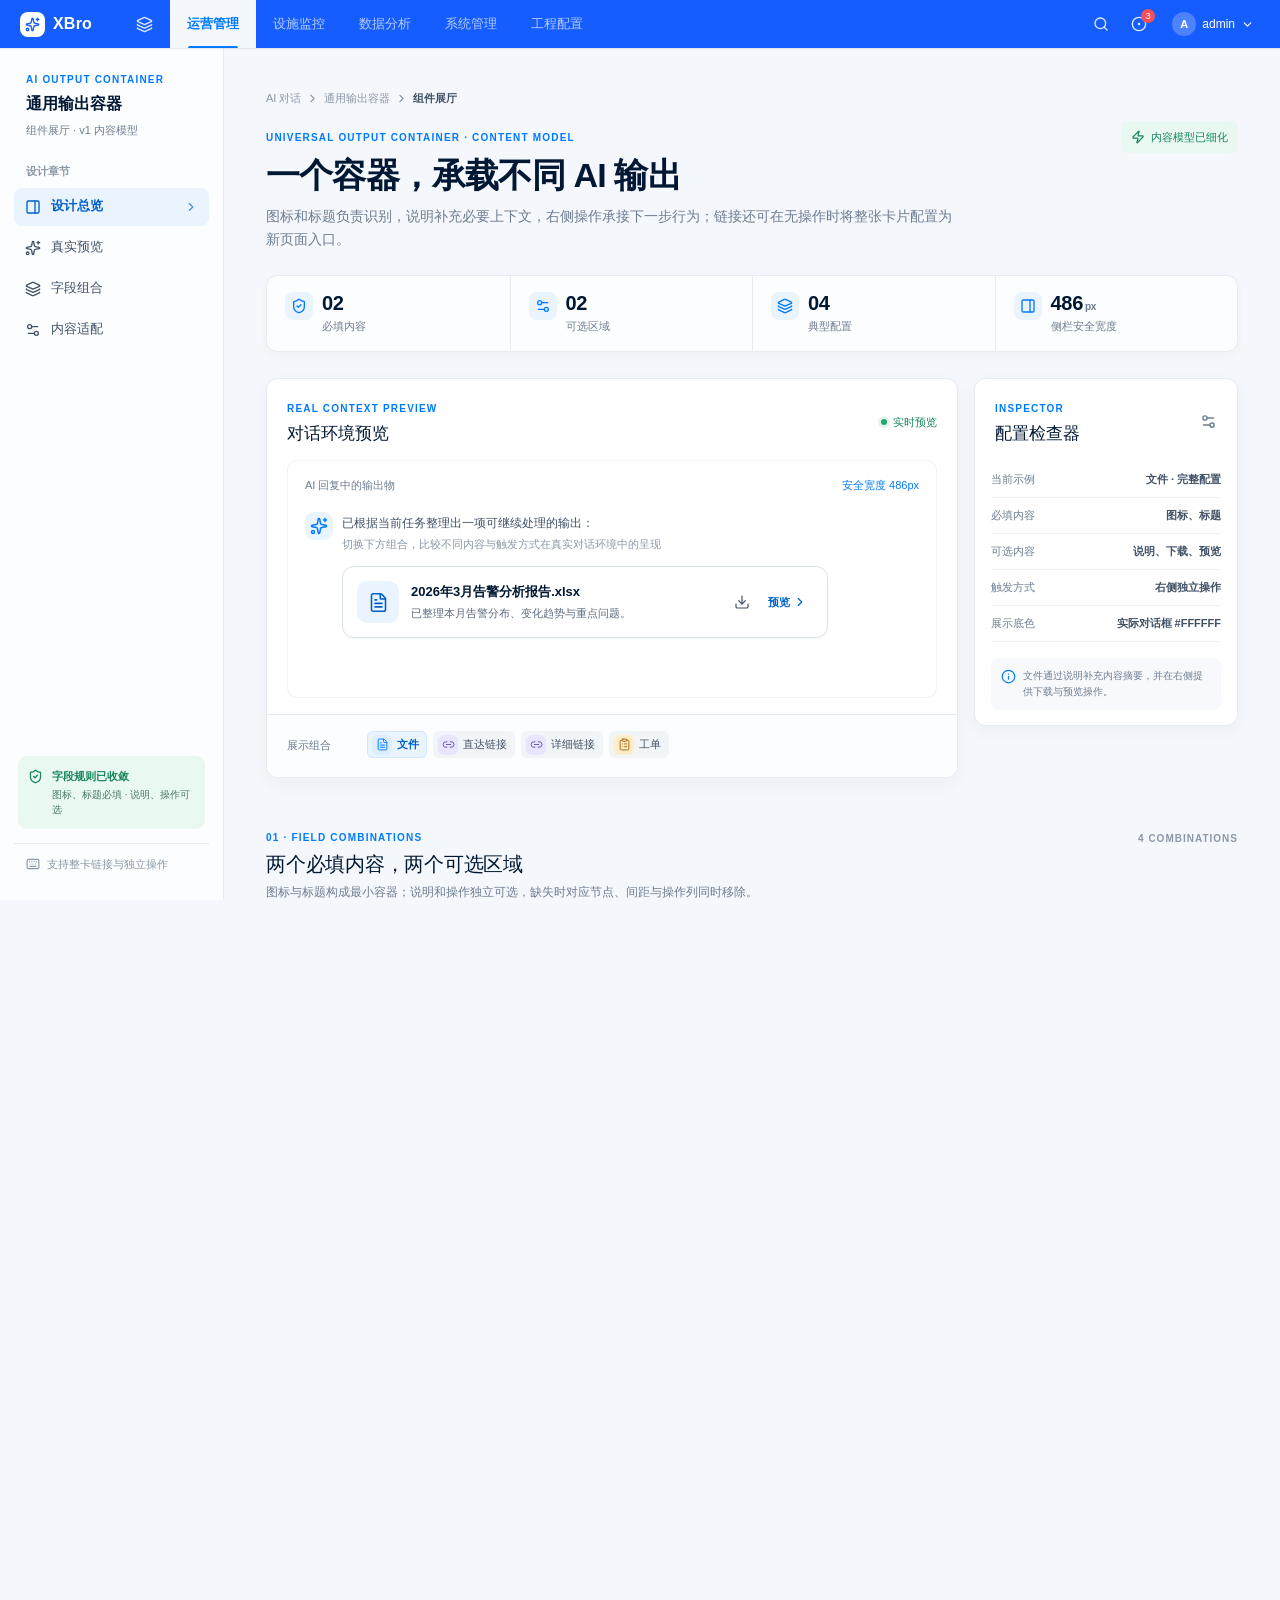
==== ai-chat-artifact-states/index.html @ ddc25e2e "Publish Axhub site 2026-10-08T06:58:39.558Z" ====
<!doctype html>
<html>
<head>
  <meta charset="utf-8">
  <title>AI输出物-组件展厅</title>
  <meta name="viewport" content="width=device-width,initial-scale=1">
  <style>
    html, body {
      box-sizing: border-box;
      width: 100%;
      margin: 0;
      padding: 0;
      min-height: 100%;
      height: 100%;
      overflow-x: hidden;
      overflow-y: auto;
    }
    #root {
      width: 100%;
      margin-left: auto;
      margin-right: auto;
      height: 100%;
      min-height: 100vh;
      overflow: visible;
    }
    body.is-element-page #root {
      width: 100vw;
      height: 100vh;
    }
  </style>
  <link rel="stylesheet" href="./index.css">
</head>
<body>

  <script>
    (function () {
      var isComponent = false;
      if (document.body && (isComponent || window.location.pathname.includes('/components/'))) {
        document.body.classList.add('is-element-page');
      }
    })();
  </script>

  <div id="root"></div>

  
  <script src="./assets/react.production.min.js"></script>
  <script src="./assets/react-dom.production.min.js"></script>
  <script src="./assets/export-html-bootstrap.js"></script>

  <script>
    function waitForBootstrap(timeoutMs) {
      timeoutMs = timeoutMs || 10000;
      return new Promise(function (resolve, reject) {
        var startedAt = Date.now();
        function check() {
          if (window.HtmlTemplateBootstrap) {
            resolve(window.HtmlTemplateBootstrap);
            return;
          }
          if (Date.now() - startedAt >= timeoutMs) {
            reject(new Error('[Html Template] Bootstrap 初始化超时'));
            return;
          }
          setTimeout(check, 10);
        }
        check();
      });
    }

    function loadEntryScript(src) {
      return new Promise(function (resolve, reject) {
        var script = document.createElement('script');
        script.src = src;
        script.async = false;
        script.onload = function () { resolve(); };
        script.onerror = function () { reject(new Error('[Html Template] 入口脚本加载失败: ' + src)); };
        document.body.appendChild(script);
      });
    }

    async function bootstrapAndRender() {
      try {
        var bootstrap = await waitForBootstrap();
        var renderComponent = bootstrap.renderComponent;
        window.React = bootstrap.React;
        window.ReactDOM = bootstrap.ReactDOM;

        await loadEntryScript('./index.js');
        

        var Component = window.UserComponent && (window.UserComponent.Component || window.UserComponent.default || window.UserComponent);
        if (!Component) {
          throw new Error('[Html Template] 入口脚本未暴露 UserComponent');
        }

        renderComponent(Component);
      } catch (error) {
        console.error('[Html Template] 页面初始化失败:', error);
      }
    }

    bootstrapAndRender();
  </script>

</body>
</html>
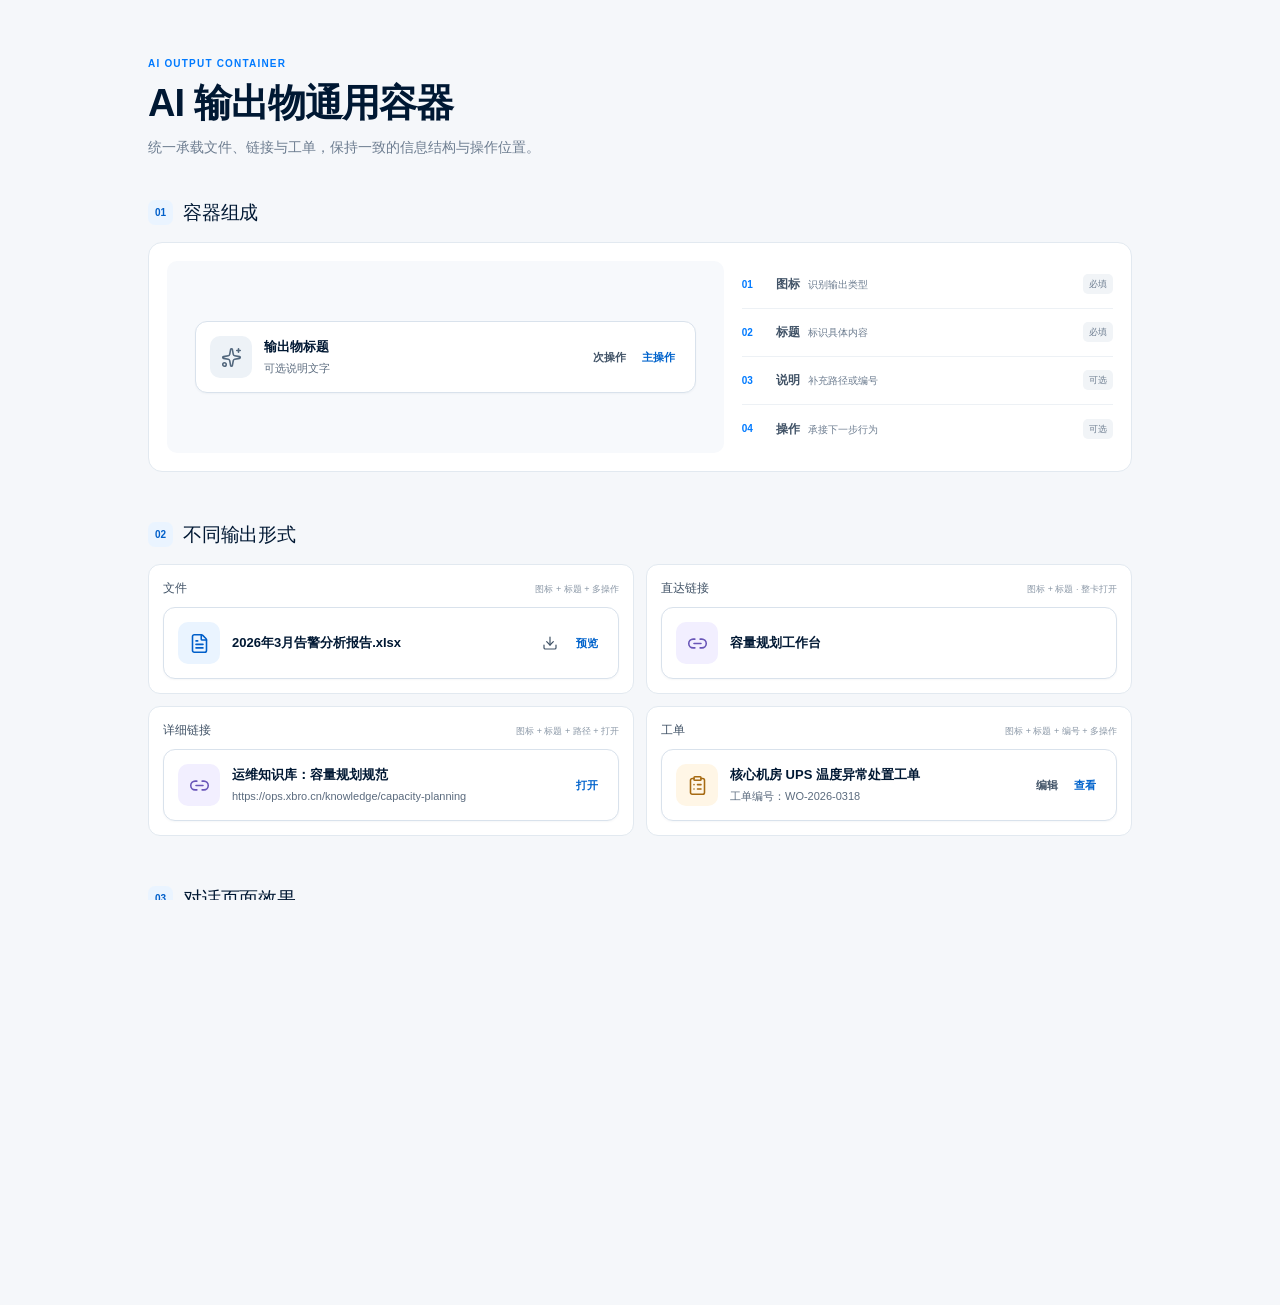
==== commit 4caf55ab: "Publish Axhub site 2026-10-08T08:26:57.619Z" ====
--- a/ai-chat-artifact-states/index.html
+++ b/ai-chat-artifact-states/index.html
@@ -2,7 +2,7 @@
 <html>
 <head>
   <meta charset="utf-8">
-  <title>AI输出物-组件展厅</title>
+  <title>AI输出物卡片容器</title>
   <meta name="viewport" content="width=device-width,initial-scale=1">
   <style>
     html, body {
--- a/ai-chat-artifact-states/index.css
+++ b/ai-chat-artifact-states/index.css
@@ -1 +1 @@
-@layer properties{@supports (((-webkit-hyphens:none)) and (not (margin-trim:inline))) or ((-moz-orient:inline) and (not (color:rgb(from red r g b)))){*,:before,:after,::backdrop{--tw-translate-x:0;--tw-translate-y:0;--tw-translate-z:0;--tw-scale-x:1;--tw-scale-y:1;--tw-scale-z:1;--tw-rotate-x:initial;--tw-rotate-y:initial;--tw-rotate-z:initial;--tw-skew-x:initial;--tw-skew-y:initial;--tw-pan-x:initial;--tw-pan-y:initial;--tw-pinch-zoom:initial;--tw-space-y-reverse:0;--tw-space-x-reverse:0;--tw-divide-x-reverse:0;--tw-border-style:solid;--tw-divide-y-reverse:0;--tw-gradient-position:initial;--tw-gradient-from:#0000;--tw-gradient-via:#0000;--tw-gradient-to:#0000;--tw-gradient-stops:initial;--tw-gradient-via-stops:initial;--tw-gradient-from-position:0%;--tw-gradient-via-position:50%;--tw-gradient-to-position:100%;--tw-leading:initial;--tw-font-weight:initial;--tw-tracking:initial;--tw-ordinal:initial;--tw-slashed-zero:initial;--tw-numeric-figure:initial;--tw-numeric-spacing:initial;--tw-numeric-fraction:initial;--tw-shadow:0 0 #0000;--tw-shadow-color:initial;--tw-shadow-alpha:100%;--tw-inset-shadow:0 0 #0000;--tw-inset-shadow-color:initial;--tw-inset-shadow-alpha:100%;--tw-ring-color:initial;--tw-ring-shadow:0 0 #0000;--tw-inset-ring-color:initial;--tw-inset-ring-shadow:0 0 #0000;--tw-ring-inset:initial;--tw-ring-offset-width:0px;--tw-ring-offset-color:#fff;--tw-ring-offset-shadow:0 0 #0000;--tw-outline-style:solid;--tw-blur:initial;--tw-brightness:initial;--tw-contrast:initial;--tw-grayscale:initial;--tw-hue-rotate:initial;--tw-invert:initial;--tw-opacity:initial;--tw-saturate:initial;--tw-sepia:initial;--tw-drop-shadow:initial;--tw-drop-shadow-color:initial;--tw-drop-shadow-alpha:100%;--tw-drop-shadow-size:initial;--tw-backdrop-blur:initial;--tw-backdrop-brightness:initial;--tw-backdrop-contrast:initial;--tw-backdrop-grayscale:initial;--tw-backdrop-hue-rotate:initial;--tw-backdrop-invert:initial;--tw-backdrop-opacity:initial;--tw-backdrop-saturate:initial;--tw-backdrop-sepia:initial;--tw-duration:initial;--tw-ease:initial;--tw-content:""}}}@layer theme{:root,:host{--font-sans:-apple-system, BlinkMacSystemFont, "Segoe UI", Roboto, "Helvetica Neue", "Noto Sans", Arial, sans-serif, "Apple Color Emoji", "Segoe UI Emoji", "Segoe UI Symbol", "Noto Color Emoji";--font-serif:ui-serif, Georgia, Cambria, "Times New Roman", Times, serif;--font-mono:ui-monospace, SFMono-Regular, Menlo, Monaco, Consolas, "Liberation Mono", "Courier New", monospace;--color-red-50:oklch(97.1% .013 17.38);--color-red-400:oklch(70.4% .191 22.216);--color-red-500:oklch(63.7% .237 25.331);--color-red-600:oklch(57.7% .245 27.325);--color-red-900:oklch(39.6% .141 25.723);--color-orange-50:oklch(98% .016 73.684);--color-orange-100:oklch(95.4% .038 75.164);--color-orange-200:oklch(90.1% .076 70.697);--color-orange-300:oklch(83.7% .128 66.29);--color-orange-400:oklch(75% .183 55.934);--color-orange-500:oklch(70.5% .213 47.604);--color-orange-600:oklch(64.6% .222 41.116);--color-orange-700:oklch(55.3% .195 38.402);--color-orange-800:oklch(47% .157 37.304);--color-orange-900:oklch(40.8% .123 38.172);--color-amber-50:oklch(98.7% .022 95.277);--color-amber-100:oklch(96.2% .059 95.617);--color-amber-200:oklch(92.4% .12 95.746);--color-amber-300:oklch(87.9% .169 91.605);--color-amber-400:oklch(82.8% .189 84.429);--color-amber-500:oklch(76.9% .188 70.08);--color-amber-600:oklch(66.6% .179 58.318);--color-amber-700:oklch(55.5% .163 48.998);--color-amber-800:oklch(47.3% .137 46.201);--color-amber-900:oklch(41.4% .112 45.904);--color-amber-950:oklch(27.9% .077 45.635);--color-yellow-50:oklch(98.7% .026 102.212);--color-yellow-400:oklch(85.2% .199 91.936);--color-yellow-500:oklch(79.5% .184 86.047);--color-yellow-600:oklch(68.1% .162 75.834);--color-yellow-900:oklch(42.1% .095 57.708);--color-green-500:oklch(72.3% .219 149.579);--color-emerald-50:oklch(97.9% .021 166.113);--color-emerald-100:oklch(95% .052 163.051);--color-emerald-200:oklch(90.5% .093 164.15);--color-emerald-300:oklch(84.5% .143 164.978);--color-emerald-400:oklch(76.5% .177 163.223);--color-emerald-500:oklch(69.6% .17 162.48);--color-emerald-600:oklch(59.6% .145 163.225);--color-emerald-700:oklch(50.8% .118 165.612);--color-emerald-800:oklch(43.2% .095 166.913);--color-emerald-900:oklch(37.8% .077 168.94);--color-cyan-300:oklch(86.5% .127 207.078);--color-cyan-400:oklch(78.9% .154 211.53);--color-cyan-500:oklch(71.5% .143 215.221);--color-sky-300:oklch(82.8% .111 230.318);--color-sky-400:oklch(74.6% .16 232.661);--color-sky-500:oklch(68.5% .169 237.323);--color-blue-50:oklch(97% .014 254.604);--color-blue-100:oklch(93.2% .032 255.585);--color-blue-200:oklch(88.2% .059 254.128);--color-blue-400:oklch(70.7% .165 254.624);--color-blue-500:oklch(62.3% .214 259.815);--color-blue-600:oklch(54.6% .245 262.881);--color-blue-900:oklch(37.9% .146 265.522);--color-blue-950:oklch(28.2% .091 267.935);--color-indigo-50:oklch(96.2% .018 272.314);--color-indigo-200:oklch(87% .065 274.039);--color-indigo-300:oklch(78.5% .115 274.713);--color-indigo-400:oklch(67.3% .182 276.935);--color-indigo-500:oklch(58.5% .233 277.117);--color-indigo-600:oklch(51.1% .262 276.966);--color-indigo-800:oklch(39.8% .195 277.366);--color-indigo-900:oklch(35.9% .144 278.697);--color-violet-500:oklch(60.6% .25 292.717);--color-purple-50:oklch(97.7% .014 308.299);--color-purple-400:oklch(71.4% .203 305.504);--color-purple-500:oklch(62.7% .265 303.9);--color-purple-600:oklch(55.8% .288 302.321);--color-purple-900:oklch(38.1% .176 304.987);--color-fuchsia-300:oklch(83.3% .145 321.434);--color-fuchsia-500:oklch(66.7% .295 322.15);--color-pink-500:oklch(65.6% .241 354.308);--color-rose-500:oklch(64.5% .246 16.439);--color-slate-50:oklch(98.4% .003 247.858);--color-slate-100:oklch(96.8% .007 247.896);--color-slate-200:oklch(92.9% .013 255.508);--color-slate-300:oklch(86.9% .022 252.894);--color-slate-400:oklch(70.4% .04 256.788);--color-slate-500:oklch(55.4% .046 257.417);--color-slate-600:oklch(44.6% .043 257.281);--color-slate-700:oklch(37.2% .044 257.287);--color-slate-800:oklch(27.9% .041 260.031);--color-slate-900:oklch(20.8% .042 265.755);--color-slate-950:oklch(12.9% .042 264.695);--color-gray-50:oklch(98.5% .002 247.839);--color-gray-100:oklch(96.7% .003 264.542);--color-gray-200:oklch(92.8% .006 264.531);--color-gray-400:oklch(70.7% .022 261.325);--color-gray-500:oklch(55.1% .027 264.364);--color-gray-600:oklch(44.6% .03 256.802);--color-gray-950:oklch(13% .028 261.692);--color-neutral-100:oklch(97% 0 none);--color-neutral-200:oklch(92.2% 0 none);--color-neutral-400:oklch(70.8% 0 none);--color-neutral-500:oklch(55.6% 0 none);--color-neutral-600:oklch(43.9% 0 none);--color-neutral-800:oklch(26.9% 0 none);--color-neutral-900:oklch(20.5% 0 none);--color-stone-50:oklch(98.5% .001 106.423);--color-stone-100:oklch(97% .001 106.424);--color-stone-200:oklch(92.3% .003 48.717);--color-black:#000;--color-white:#fff;--spacing:.25rem;--breakpoint-sm:40rem;--breakpoint-md:48rem;--breakpoint-lg:64rem;--breakpoint-xl:80rem;--breakpoint-2xl:96rem;--container-xs:20rem;--container-sm:24rem;--container-md:28rem;--container-lg:32rem;--container-xl:36rem;--container-2xl:42rem;--container-3xl:48rem;--container-5xl:64rem;--container-6xl:72rem;--container-7xl:80rem;--text-xs:.75rem;--text-xs--line-height:calc(1 / .75);--text-sm:.875rem;--text-sm--line-height:calc(1.25 / .875);--text-base:1rem;--text-base--line-height: 1.5 ;--text-lg:1.125rem;--text-lg--line-height:calc(1.75 / 1.125);--text-xl:1.25rem;--text-xl--line-height:calc(1.75 / 1.25);--text-2xl:1.5rem;--text-2xl--line-height:calc(2 / 1.5);--text-3xl:1.875rem;--text-3xl--line-height: 1.2 ;--text-4xl:2.25rem;--text-4xl--line-height:calc(2.5 / 2.25);--text-5xl:3rem;--text-5xl--line-height:1;--text-6xl:3.75rem;--text-6xl--line-height:1;--text-7xl:4.5rem;--text-7xl--line-height:1;--text-8xl:6rem;--text-8xl--line-height:1;--text-9xl:8rem;--text-9xl--line-height:1;--font-weight-thin:100;--font-weight-extralight:200;--font-weight-light:300;--font-weight-normal:400;--font-weight-medium:500;--font-weight-semibold:600;--font-weight-bold:700;--font-weight-extrabold:800;--font-weight-black:900;--tracking-tighter:-.05em;--tracking-tight:-.025em;--tracking-wide:.025em;--tracking-wider:.05em;--tracking-widest:.1em;--leading-tight:1.25;--leading-snug:1.375;--leading-normal:1.5;--leading-relaxed:1.625;--leading-loose:2;--radius-xs:.125rem;--radius-sm:.25rem;--radius-md:.375rem;--radius-lg:.5rem;--radius-xl:.75rem;--radius-2xl:1rem;--radius-3xl:1.5rem;--shadow-sm:0 1px 3px 0 #0000001a, 0 1px 2px -1px #0000001a;--shadow-md:0 4px 6px -1px #0000001a, 0 2px 4px -2px #0000001a;--shadow-lg:0 10px 15px -3px #0000001a, 0 4px 6px -4px #0000001a;--shadow-xl:0 20px 25px -5px #0000001a, 0 8px 10px -6px #0000001a;--ease-in:cubic-bezier(.4, 0, 1, 1);--ease-out:cubic-bezier(0, 0, .2, 1);--ease-in-out:cubic-bezier(.4, 0, .2, 1);--animate-spin:spin 1s linear infinite;--animate-ping:ping 1s cubic-bezier(0, 0, .2, 1) infinite;--animate-pulse:pulse 2s cubic-bezier(.4, 0, .6, 1) infinite;--animate-bounce:bounce 1s infinite;--blur-md:12px;--default-transition-duration:.15s;--default-transition-timing-function:cubic-bezier(.4, 0, .2, 1);--default-font-family:var(--font-sans);--default-mono-font-family:var(--font-mono);--color-brand-1:#e4f0fd;--color-brand-2:#c6e1fd;--color-brand-3:#96c7fc;--color-brand-4:#65aefc;--color-brand-5:#3395fd;--color-brand-6:#007aff;--color-brand-7:#0063cc;--color-brand-8:#004a99;--color-brand-9:#08325e;--color-brand-10:#05192e;--radius-none:0}}@layer base{*,:after,:before,::backdrop{box-sizing:border-box;border:0 solid;margin:0;padding:0}::file-selector-button{box-sizing:border-box;border:0 solid;margin:0;padding:0}html,:host{-webkit-text-size-adjust:100%;tab-size:4;line-height:1.5;font-family:var(--default-font-family,-apple-system, BlinkMacSystemFont, "Segoe UI", Roboto, "Helvetica Neue", "Noto Sans", Arial, sans-serif, "Apple Color Emoji", "Segoe UI Emoji", "Segoe UI Symbol", "Noto Color Emoji");font-feature-settings:var(--default-font-feature-settings,normal);font-variation-settings:var(--default-font-variation-settings,normal);-webkit-tap-highlight-color:transparent}hr{height:0;color:inherit;border-top-width:1px}abbr:where([title]){-webkit-text-decoration:underline dotted;text-decoration:underline dotted}h1,h2,h3,h4,h5,h6{font-size:inherit;font-weight:inherit}a{color:inherit;-webkit-text-decoration:inherit;text-decoration:inherit}b,strong{font-weight:bolder}code,kbd,samp,pre{font-family:var(--default-mono-font-family,ui-monospace, SFMono-Regular, Menlo, Monaco, Consolas, "Liberation Mono", "Courier New", monospace);font-feature-settings:var(--default-mono-font-feature-settings,normal);font-variation-settings:var(--default-mono-font-variation-settings,normal);font-size:1em}small{font-size:80%}sub,sup{vertical-align:baseline;font-size:75%;line-height:0;position:relative}sub{bottom:-.25em}sup{top:-.5em}table{text-indent:0;border-color:inherit;border-collapse:collapse}:-moz-focusring:where(:not(iframe)){outline:auto}progress{vertical-align:baseline}summary{display:list-item}ol,ul,menu{list-style:none}img,svg,video,canvas,audio,iframe,embed,object{vertical-align:middle;display:block}img,video{max-width:100%;height:auto}button,input,select,optgroup,textarea{font:inherit;font-feature-settings:inherit;font-variation-settings:inherit;letter-spacing:inherit;color:inherit;opacity:1;background-color:#0000;border-radius:0}::file-selector-button{font:inherit;font-feature-settings:inherit;font-variation-settings:inherit;letter-spacing:inherit;color:inherit;opacity:1;background-color:#0000;border-radius:0}:where(select:is([multiple],[size])) optgroup{font-weight:bolder}:where(select:is([multiple],[size])) optgroup option{padding-inline-start:20px}::file-selector-button{margin-inline-end:4px}::placeholder{opacity:1}@supports (not ((-webkit-appearance:-apple-pay-button))) or (contain-intrinsic-size:1px){::placeholder{color:currentColor}@supports (color:color-mix(in lab,red,red)){::placeholder{color:color-mix(in oklab,currentcolor 50%,transparent)}}}textarea{resize:vertical}::-webkit-search-decoration{-webkit-appearance:none}::-webkit-date-and-time-value{min-height:1lh;text-align:inherit}::-webkit-datetime-edit{display:inline-flex}::-webkit-datetime-edit-fields-wrapper{padding:0}::-webkit-datetime-edit{padding-block:0}::-webkit-datetime-edit-year-field{padding-block:0}::-webkit-datetime-edit-month-field{padding-block:0}::-webkit-datetime-edit-day-field{padding-block:0}::-webkit-datetime-edit-hour-field{padding-block:0}::-webkit-datetime-edit-minute-field{padding-block:0}::-webkit-datetime-edit-second-field{padding-block:0}::-webkit-datetime-edit-millisecond-field{padding-block:0}::-webkit-datetime-edit-meridiem-field{padding-block:0}::-webkit-calendar-picker-indicator{line-height:1}:-moz-ui-invalid{box-shadow:none}button,input:where([type=button],[type=reset],[type=submit]){appearance:button}::file-selector-button{appearance:button}::-webkit-inner-spin-button{height:auto}::-webkit-outer-spin-button{height:auto}[hidden]:where(:not([hidden=until-found])){display:none!important}}@layer components;@layer utilities{.\@container{container-type:inline-size}.pointer-events-none{pointer-events:none}.\!visible{visibility:visible!important}.collapse{visibility:collapse}.invisible{visibility:hidden}.visible{visibility:visible}.visible\!{visibility:visible!important}.sr-only{clip-path:inset(50%);white-space:nowrap;border-width:0;width:1px;height:1px;margin:-1px;padding:0;position:absolute;overflow:hidden}.not-sr-only{clip-path:none;white-space:normal;width:auto;height:auto;margin:0;padding:0;position:static;overflow:visible}.absolute{position:absolute}.fixed{position:fixed}.fixed\!{position:fixed!important}.relative{position:relative}.static{position:static}.sticky{position:sticky}.inset-0{inset:0}.inset-x-0{inset-inline:0}.inset-y-0{inset-block:0}.\!top-6{top:calc(var(--spacing) * 6)!important}.-top-0\.5{top:calc(var(--spacing) * -.5)}.-top-1{top:calc(var(--spacing) * -1)}.top-0{top:0}.top-1{top:var(--spacing)}.top-1\/2{top:50%}.top-3{top:calc(var(--spacing) * 3)}.top-4{top:calc(var(--spacing) * 4)}.top-5{top:calc(var(--spacing) * 5)}.top-14{top:calc(var(--spacing) * 14)}.top-\[-2\.09px\]{top:-2.09px}.top-\[-12\.47px\]{top:-12.47px}.top-\[-17px\]{top:-17px}.top-\[-34\.09px\]{top:-34.09px}.top-\[-142px\]{top:-142px}.top-\[-214px\]{top:-214px}.top-\[-286px\]{top:-286px}.top-\[1px\]{top:1px}.top-\[2px\]{top:2px}.top-\[3\.77px\]{top:3.77px}.top-\[4\.86px\]{top:4.86px}.top-\[4px\]{top:4px}.top-\[6px\]{top:6px}.top-\[7px\]{top:7px}.top-\[8px\]{top:8px}.top-\[11px\]{top:11px}.top-\[12px\]{top:12px}.top-\[13px\]{top:13px}.top-\[16px\]{top:16px}.top-\[17\.91px\]{top:17.91px}.top-\[19px\]{top:19px}.top-\[20px\]{top:20px}.top-\[21px\]{top:21px}.top-\[24\.79px\]{top:24.79px}.top-\[24px\]{top:24px}.top-\[28px\]{top:28px}.top-\[33\.48px\]{top:33.48px}.top-\[33px\]{top:33px}.top-\[44px\]{top:44px}.top-\[47px\]{top:47px}.top-\[50\%\]{top:50%}.top-\[50px\]{top:50px}.top-\[68px\]{top:68px}.top-\[72px\]{top:72px}.top-\[79px\]{top:79px}.top-\[124px\]{top:124px}.top-\[177px\]{top:177px}.top-\[184px\]{top:184px}.top-\[196px\]{top:196px}.top-\[249px\]{top:249px}.top-\[252px\]{top:252px}.top-\[264px\]{top:264px}.top-\[297px\]{top:297px}.top-\[312px\]{top:312px}.top-\[324px\]{top:324px}.top-\[326px\]{top:326px}.top-\[401px\]{top:401px}.top-\[505px\]{top:505px}.top-\[609px\]{top:609px}.top-\[713px\]{top:713px}.top-\[817px\]{top:817px}.top-full{top:100%}.-right-0\.5{right:calc(var(--spacing) * -.5)}.-right-1{right:calc(var(--spacing) * -1)}.right-0{right:0}.right-1{right:var(--spacing)}.right-2{right:calc(var(--spacing) * 2)}.right-3{right:calc(var(--spacing) * 3)}.right-4{right:calc(var(--spacing) * 4)}.right-5{right:calc(var(--spacing) * 5)}.right-\[-8px\]{right:-8px}.bottom-0{bottom:0}.bottom-3{bottom:calc(var(--spacing) * 3)}.bottom-full{bottom:100%}.left-0{left:0}.left-1\/2{left:50%}.left-2{left:calc(var(--spacing) * 2)}.left-3{left:calc(var(--spacing) * 3)}.left-4{left:calc(var(--spacing) * 4)}.left-\[-8px\]{left:-8px}.left-\[1px\]{left:1px}.left-\[4px\]{left:4px}.left-\[6px\]{left:6px}.left-\[7px\]{left:7px}.left-\[8px\]{left:8px}.left-\[10px\]{left:10px}.left-\[12px\]{left:12px}.left-\[13px\]{left:13px}.left-\[16px\]{left:16px}.left-\[17\.47px\]{left:17.47px}.left-\[20px\]{left:20px}.left-\[22\.68px\]{left:22.68px}.left-\[22px\]{left:22px}.left-\[24px\]{left:24px}.left-\[33px\]{left:33px}.left-\[34px\]{left:34px}.left-\[50\%\]{left:50%}.left-\[53px\]{left:53px}.left-\[56px\]{left:56px}.left-\[58px\]{left:58px}.left-\[61px\]{left:61px}.left-\[76px\]{left:76px}.left-\[80px\]{left:80px}.left-\[88px\]{left:88px}.left-\[106px\]{left:106px}.left-\[109px\]{left:109px}.left-\[130\.62px\]{left:130.62px}.left-\[139px\]{left:139px}.left-\[178px\]{left:178px}.left-\[188px\]{left:188px}.left-\[229px\]{left:229px}.left-\[232px\]{left:232px}.left-\[273\.91px\]{left:273.91px}.left-\[279\.71px\]{left:279.71px}.left-\[305px\]{left:305px}.left-\[320px\]{left:320px}.left-\[362px\]{left:362px}.left-\[396px\]{left:396px}.left-\[403px\]{left:403px}.left-\[408\.86px\]{left:408.86px}.left-\[408px\]{left:408px}.left-\[495\.91px\]{left:495.91px}.left-\[496px\]{left:496px}.left-\[517\.77px\]{left:517.77px}.left-\[520px\]{left:520px}.left-\[558px\]{left:558px}.left-\[642px\]{left:642px}.left-\[647\.86px\]{left:647.86px}.left-\[672px\]{left:672px}.left-\[678px\]{left:678px}.left-\[760px\]{left:760px}.left-\[1816px\]{left:1816px}.isolate{isolation:isolate}.isolation-auto{isolation:auto}.-z-0{z-index:-0}.z-0{z-index:0}.z-10{z-index:10}.z-20{z-index:20}.z-30{z-index:30}.z-40{z-index:40}.z-50{z-index:50}.z-\[60\]{z-index:60}.z-\[70\]{z-index:70}.z-\[100\]{z-index:100}.z-\[120\]{z-index:120}.z-\[2000\]{z-index:2000}.col-span-3{grid-column:span 3/span 3}.float-right{float:right}.container{width:100%}@media (min-width:40rem){.container{max-width:40rem}}@media (min-width:48rem){.container{max-width:48rem}}@media (min-width:64rem){.container{max-width:64rem}}@media (min-width:80rem){.container{max-width:80rem}}@media (min-width:96rem){.container{max-width:96rem}}.m-0{margin:0}.m-1{margin:var(--spacing)}.m-4{margin:calc(var(--spacing) * 4)}.m-6{margin:calc(var(--spacing) * 6)}.-mx-1{margin-inline:calc(var(--spacing) * -1)}.mx-0\.5{margin-inline:calc(var(--spacing) * .5)}.mx-1{margin-inline:var(--spacing)}.mx-auto{margin-inline:auto}.my-1{margin-block:var(--spacing)}.my-5{margin-block:calc(var(--spacing) * 5)}.-mt-0{margin-top:0}.-mt-0\.5{margin-top:calc(var(--spacing) * -.5)}.mt-0{margin-top:0}.mt-0\.5{margin-top:calc(var(--spacing) * .5)}.mt-1{margin-top:var(--spacing)}.mt-1\.5{margin-top:calc(var(--spacing) * 1.5)}.mt-2{margin-top:calc(var(--spacing) * 2)}.mt-3{margin-top:calc(var(--spacing) * 3)}.mt-4{margin-top:calc(var(--spacing) * 4)}.mt-5{margin-top:calc(var(--spacing) * 5)}.mt-6{margin-top:calc(var(--spacing) * 6)}.-mr-6{margin-right:calc(var(--spacing) * -6)}.-mr-96{margin-right:calc(var(--spacing) * -96)}.mr-0{margin-right:0}.mr-0\.5{margin-right:calc(var(--spacing) * .5)}.mr-1{margin-right:var(--spacing)}.mr-1\.5{margin-right:calc(var(--spacing) * 1.5)}.mr-2{margin-right:calc(var(--spacing) * 2)}.mr-4{margin-right:calc(var(--spacing) * 4)}.mr-5{margin-right:calc(var(--spacing) * 5)}.mr-7{margin-right:calc(var(--spacing) * 7)}.mr-14{margin-right:calc(var(--spacing) * 14)}.-mb-0{margin-bottom:0}.-mb-0\.5{margin-bottom:calc(var(--spacing) * -.5)}.-mb-px{margin-bottom:-1px}.mb-0{margin-bottom:0}.mb-1{margin-bottom:var(--spacing)}.mb-1\.5{margin-bottom:calc(var(--spacing) * 1.5)}.mb-2{margin-bottom:calc(var(--spacing) * 2)}.mb-2\.5{margin-bottom:calc(var(--spacing) * 2.5)}.mb-3{margin-bottom:calc(var(--spacing) * 3)}.mb-4{margin-bottom:calc(var(--spacing) * 4)}.mb-6{margin-bottom:calc(var(--spacing) * 6)}.mb-8{margin-bottom:calc(var(--spacing) * 8)}.mb-12{margin-bottom:calc(var(--spacing) * 12)}.-ml-6{margin-left:calc(var(--spacing) * -6)}.-ml-8{margin-left:calc(var(--spacing) * -8)}.-ml-px{margin-left:-1px}.ml-0{margin-left:0}.ml-0\.5{margin-left:calc(var(--spacing) * .5)}.ml-1{margin-left:var(--spacing)}.ml-2{margin-left:calc(var(--spacing) * 2)}.ml-4{margin-left:calc(var(--spacing) * 4)}.ml-14{margin-left:calc(var(--spacing) * 14)}.ml-96{margin-left:calc(var(--spacing) * 96)}.ml-auto{margin-left:auto}.box-border{box-sizing:border-box}.line-clamp-1{-webkit-line-clamp:1;-webkit-box-orient:vertical;display:-webkit-box;overflow:hidden}.line-clamp-2{-webkit-line-clamp:2;-webkit-box-orient:vertical;display:-webkit-box;overflow:hidden}.\!flex{display:flex!important}.block{display:block}.contents{display:contents}.flex{display:flex}.flow-root{display:flow-root}.grid{display:grid}.hidden{display:none}.inline{display:inline}.inline\!{display:inline!important}.inline-block{display:inline-block}.inline-flex{display:inline-flex}.inline-grid{display:inline-grid}.inline-table{display:inline-table}.list-item{display:list-item}.table{display:table}.table\!{display:table!important}.table-caption{display:table-caption}.table-cell{display:table-cell}.table-column{display:table-column}.table-column-group{display:table-column-group}.table-footer-group{display:table-footer-group}.table-header-group{display:table-header-group}.table-row{display:table-row}.table-row-group{display:table-row-group}.aspect-square{aspect-ratio:1}.size-1{width:var(--spacing);height:var(--spacing)}.size-2\.5{width:calc(var(--spacing) * 2.5);height:calc(var(--spacing) * 2.5)}.size-3{width:calc(var(--spacing) * 3);height:calc(var(--spacing) * 3)}.size-4{width:calc(var(--spacing) * 4);height:calc(var(--spacing) * 4)}.size-5{width:calc(var(--spacing) * 5);height:calc(var(--spacing) * 5)}.size-6{width:calc(var(--spacing) * 6);height:calc(var(--spacing) * 6)}.size-8{width:calc(var(--spacing) * 8);height:calc(var(--spacing) * 8)}.size-9{width:calc(var(--spacing) * 9);height:calc(var(--spacing) * 9)}.size-10{width:calc(var(--spacing) * 10);height:calc(var(--spacing) * 10)}.size-12{width:calc(var(--spacing) * 12);height:calc(var(--spacing) * 12)}.size-14{width:calc(var(--spacing) * 14);height:calc(var(--spacing) * 14)}.size-16{width:calc(var(--spacing) * 16);height:calc(var(--spacing) * 16)}.h-0{height:0}.h-1\.5{height:calc(var(--spacing) * 1.5)}.h-2{height:calc(var(--spacing) * 2)}.h-2\.5{height:calc(var(--spacing) * 2.5)}.h-3{height:calc(var(--spacing) * 3)}.h-3\.5{height:calc(var(--spacing) * 3.5)}.h-4{height:calc(var(--spacing) * 4)}.h-5{height:calc(var(--spacing) * 5)}.h-6{height:calc(var(--spacing) * 6)}.h-7{height:calc(var(--spacing) * 7)}.h-8{height:calc(var(--spacing) * 8)}.h-9{height:calc(var(--spacing) * 9)}.h-10{height:calc(var(--spacing) * 10)}.h-11{height:calc(var(--spacing) * 11)}.h-12{height:calc(var(--spacing) * 12)}.h-14{height:calc(var(--spacing) * 14)}.h-16{height:calc(var(--spacing) * 16)}.h-20{height:calc(var(--spacing) * 20)}.h-24{height:calc(var(--spacing) * 24)}.h-28{height:calc(var(--spacing) * 28)}.h-32{height:calc(var(--spacing) * 32)}.h-40{height:calc(var(--spacing) * 40)}.h-48{height:calc(var(--spacing) * 48)}.h-56{height:calc(var(--spacing) * 56)}.h-84{height:calc(var(--spacing) * 84)}.h-96{height:calc(var(--spacing) * 96)}.h-\[2px\]{height:2px}.h-\[9px\]{height:9px}.h-\[60vh\]{height:60vh}.h-\[320px\]{height:320px}.h-\[360px\]{height:360px}.h-\[560px\]{height:560px}.h-\[1036px\]{height:1036px}.h-\[1080px\]{height:1080px}.h-\[calc\(100vh\)\]{height:100vh}.h-\[calc\(100vh-3\.5rem\)\]{height:calc(100vh - 3.5rem)}.h-\[var\(--radix-select-trigger-height\)\]{height:var(--radix-select-trigger-height)}.h-auto{height:auto}.h-full{height:100%}.h-px{height:1px}.h-screen{height:100vh}.max-h-10{max-height:calc(var(--spacing) * 10)}.max-h-14{max-height:calc(var(--spacing) * 14)}.max-h-48{max-height:calc(var(--spacing) * 48)}.max-h-72{max-height:calc(var(--spacing) * 72)}.max-h-80{max-height:calc(var(--spacing) * 80)}.max-h-96{max-height:calc(var(--spacing) * 96)}.max-h-\[80vh\]{max-height:80vh}.max-h-\[140px\]{max-height:140px}.max-h-\[160px\]{max-height:160px}.max-h-\[300px\]{max-height:300px}.max-h-\[calc\(100vh-3rem\)\]{max-height:calc(100vh - 3rem)}.max-h-full{max-height:100%}.max-h-none{max-height:none}.min-h-0{min-height:0}.min-h-5{min-height:calc(var(--spacing) * 5)}.min-h-9{min-height:calc(var(--spacing) * 9)}.min-h-\[32px\]{min-height:32px}.min-h-\[84px\]{min-height:84px}.min-h-\[96px\]{min-height:96px}.min-h-\[100dvh\]{min-height:100dvh}.min-h-\[150px\]{min-height:150px}.min-h-\[200px\]{min-height:200px}.min-h-\[400px\]{min-height:400px}.min-h-\[520px\]{min-height:520px}.min-h-screen{min-height:100vh}.w-0{width:0}.w-1{width:var(--spacing)}.w-1\/2{width:50%}.w-1\/3{width:33.3333%}.w-1\/4{width:25%}.w-2{width:calc(var(--spacing) * 2)}.w-2\.5{width:calc(var(--spacing) * 2.5)}.w-2\/3{width:66.6667%}.w-3{width:calc(var(--spacing) * 3)}.w-3\.5{width:calc(var(--spacing) * 3.5)}.w-3\/4{width:75%}.w-4{width:calc(var(--spacing) * 4)}.w-4\/5{width:80%}.w-5{width:calc(var(--spacing) * 5)}.w-6{width:calc(var(--spacing) * 6)}.w-7{width:calc(var(--spacing) * 7)}.w-8{width:calc(var(--spacing) * 8)}.w-9{width:calc(var(--spacing) * 9)}.w-10{width:calc(var(--spacing) * 10)}.w-11\/12{width:91.6667%}.w-12{width:calc(var(--spacing) * 12)}.w-14{width:calc(var(--spacing) * 14)}.w-16{width:calc(var(--spacing) * 16)}.w-20{width:calc(var(--spacing) * 20)}.w-24{width:calc(var(--spacing) * 24)}.w-28{width:calc(var(--spacing) * 28)}.w-32{width:calc(var(--spacing) * 32)}.w-40{width:calc(var(--spacing) * 40)}.w-44{width:calc(var(--spacing) * 44)}.w-48{width:calc(var(--spacing) * 48)}.w-52{width:calc(var(--spacing) * 52)}.w-56{width:calc(var(--spacing) * 56)}.w-60{width:calc(var(--spacing) * 60)}.w-64{width:calc(var(--spacing) * 64)}.w-72{width:calc(var(--spacing) * 72)}.w-80{width:calc(var(--spacing) * 80)}.w-96{width:calc(var(--spacing) * 96)}.w-\[3px\]{width:3px}.w-\[4\.95px\]{width:4.95px}.w-\[9px\]{width:9px}.w-\[45\%\]{width:45%}.w-\[56px\]{width:56px}.w-\[180px\]{width:180px}.w-\[200px\]{width:200px}.w-\[240px\]{width:240px}.w-\[248px\]{width:248px}.w-\[280px\]{width:280px}.w-\[288px\]{width:288px}.w-\[300px\]{width:300px}.w-\[320px\]{width:320px}.w-\[340px\]{width:340px}.w-\[350px\]{width:350px}.w-\[375px\]{width:375px}.w-\[528px\]{width:528px}.w-\[768px\]{width:768px}.w-\[800px\]{width:800px}.w-\[848px\]{width:848px}.w-\[1840px\]{width:1840px}.w-\[1920px\]{width:1920px}.w-\[calc\(33\%-1rem\)\]{width:calc(33% - 1rem)}.w-\[min\(90vw\,860px\)\]{width:min(90vw,860px)}.w-\[min\(92vw\,520px\)\]{width:min(92vw,520px)}.w-\[min\(92vw\,620px\)\]{width:min(92vw,620px)}.w-\[var\(--radix-popover-trigger-width\)\]{width:var(--radix-popover-trigger-width)}.w-auto{width:auto}.w-fit{width:fit-content}.w-full{width:100%}.w-max{width:max-content}.w-px{width:1px}.max-w-0{max-width:0}.max-w-2xl{max-width:var(--container-2xl)}.max-w-3xl{max-width:var(--container-3xl)}.max-w-5xl{max-width:var(--container-5xl)}.max-w-6xl{max-width:var(--container-6xl)}.max-w-7xl{max-width:var(--container-7xl)}.max-w-\[65ch\]{max-width:65ch}.max-w-\[80\%\]{max-width:80%}.max-w-\[220px\]{max-width:220px}.max-w-\[360px\]{max-width:360px}.max-w-\[420px\]{max-width:420px}.max-w-\[460px\]{max-width:460px}.max-w-\[480px\]{max-width:480px}.max-w-\[520px\]{max-width:520px}.max-w-\[620px\]{max-width:620px}.max-w-\[640px\]{max-width:640px}.max-w-\[720px\]{max-width:720px}.max-w-\[760px\]{max-width:760px}.max-w-\[780px\]{max-width:780px}.max-w-\[860px\]{max-width:860px}.max-w-\[1200px\]{max-width:1200px}.max-w-\[1400px\]{max-width:1400px}.max-w-full{max-width:100%}.max-w-lg{max-width:var(--container-lg)}.max-w-md{max-width:var(--container-md)}.max-w-none{max-width:none}.max-w-screen-2xl{max-width:var(--breakpoint-2xl)}.max-w-screen-lg{max-width:var(--breakpoint-lg)}.max-w-screen-md{max-width:var(--breakpoint-md)}.max-w-screen-sm{max-width:var(--breakpoint-sm)}.max-w-screen-xl{max-width:var(--breakpoint-xl)}.max-w-sm{max-width:var(--container-sm)}.max-w-xl{max-width:var(--container-xl)}.max-w-xs{max-width:var(--container-xs)}.min-w-0{min-width:0}.min-w-3\.5{min-width:calc(var(--spacing) * 3.5)}.min-w-\[8rem\]{min-width:8rem}.min-w-\[36px\]{min-width:36px}.min-w-\[76px\]{min-width:76px}.min-w-\[132px\]{min-width:132px}.min-w-\[280px\]{min-width:280px}.min-w-\[var\(--radix-select-trigger-width\)\]{min-width:var(--radix-select-trigger-width)}.min-w-full{min-width:100%}.flex-1{flex:1}.flex-none{flex:none}.flex-shrink{flex-shrink:1}.flex-shrink-0{flex-shrink:0}.shrink{flex-shrink:1}.shrink-0{flex-shrink:0}.flex-grow,.grow{flex-grow:1}.basis-0{flex-basis:0}.basis-1{flex-basis:var(--spacing)}.basis-1\/12{flex-basis:8.33333%}.caption-bottom{caption-side:bottom}.border-collapse{border-collapse:collapse}.border-separate{border-collapse:separate}.origin-\(--radix-tooltip-content-transform-origin\){transform-origin:var(--radix-tooltip-content-transform-origin)}.origin-center{transform-origin:50%}.origin-top-left{transform-origin:0 0}.-translate-x-1\/2{--tw-translate-x: -50% ;translate:var(--tw-translate-x) var(--tw-translate-y)}.-translate-x-full{--tw-translate-x:-100%;translate:var(--tw-translate-x) var(--tw-translate-y)}.translate-x-0{--tw-translate-x:0px;translate:var(--tw-translate-x) var(--tw-translate-y)}.translate-x-\[-3px\]{--tw-translate-x:-3px;translate:var(--tw-translate-x) var(--tw-translate-y)}.translate-x-\[-50\%\]{--tw-translate-x:-50%;translate:var(--tw-translate-x) var(--tw-translate-y)}.translate-x-full{--tw-translate-x:100%;translate:var(--tw-translate-x) var(--tw-translate-y)}.\!translate-y-0{--tw-translate-y:0px!important;translate:var(--tw-translate-x) var(--tw-translate-y)!important}.-translate-y-1\/2{--tw-translate-y: -50% ;translate:var(--tw-translate-x) var(--tw-translate-y)}.-translate-y-\[1px\]{--tw-translate-y: -1px ;translate:var(--tw-translate-x) var(--tw-translate-y)}.translate-y-\[-50\%\]{--tw-translate-y:-50%;translate:var(--tw-translate-x) var(--tw-translate-y)}.translate-y-\[calc\(-50\%_-_2px\)\]{--tw-translate-y: calc(-50% - 2px) ;translate:var(--tw-translate-x) var(--tw-translate-y)}.translate-none{translate:none}.scale-0{--tw-scale-x:0%;--tw-scale-y:0%;--tw-scale-z:0%;scale:var(--tw-scale-x) var(--tw-scale-y)}.scale-100{--tw-scale-x:100%;--tw-scale-y:100%;--tw-scale-z:100%;scale:var(--tw-scale-x) var(--tw-scale-y)}.scale-3d{scale:var(--tw-scale-x) var(--tw-scale-y) var(--tw-scale-z)}.scale-\[0\.98\]{scale:.98}.-rotate-90{rotate:-90deg}.rotate-0{rotate:0deg}.rotate-45{rotate:45deg}.rotate-90{rotate:90deg}.rotate-\[75deg\]{rotate:75deg}.transform{transform:var(--tw-rotate-x,) var(--tw-rotate-y,) var(--tw-rotate-z,) var(--tw-skew-x,) var(--tw-skew-y,)}.transform\!{transform:var(--tw-rotate-x,) var(--tw-rotate-y,) var(--tw-rotate-z,) var(--tw-skew-x,) var(--tw-skew-y,)!important}.animate-bounce{animation:var(--animate-bounce)}.animate-ping{animation:var(--animate-ping)}.animate-pulse{animation:var(--animate-pulse)}.animate-spin{animation:var(--animate-spin)}.cursor-default{cursor:default}.cursor-not-allowed{cursor:not-allowed}.cursor-pointer{cursor:pointer}.cursor-text{cursor:text}.touch-pinch-zoom{--tw-pinch-zoom:pinch-zoom;touch-action:var(--tw-pan-x,) var(--tw-pan-y,) var(--tw-pinch-zoom,)}.touch-none{touch-action:none}.resize{resize:both}.resize-none{resize:none}.resize-y{resize:vertical}.scrollbar-thin{scrollbar-width:thin}.list-none{list-style-type:none}.grid-cols-1{grid-template-columns:repeat(1,minmax(0,1fr))}.grid-cols-2{grid-template-columns:repeat(2,minmax(0,1fr))}.grid-cols-3{grid-template-columns:repeat(3,minmax(0,1fr))}.grid-cols-4{grid-template-columns:repeat(4,minmax(0,1fr))}.grid-cols-5{grid-template-columns:repeat(5,minmax(0,1fr))}.grid-cols-\[1fr_auto_auto_auto\]{grid-template-columns:1fr auto auto auto}.grid-cols-\[minmax\(0\,1fr\)_auto_minmax\(0\,1fr\)\]{grid-template-columns:minmax(0,1fr) auto minmax(0,1fr)}.\!flex-col{flex-direction:column!important}.flex-col{flex-direction:column}.flex-col-reverse{flex-direction:column-reverse}.flex-row{flex-direction:row}.flex-row-reverse{flex-direction:row-reverse}.flex-wrap{flex-wrap:wrap}.items-center{align-items:center}.items-end{align-items:flex-end}.items-start{align-items:flex-start}.items-stretch{align-items:stretch}.justify-between{justify-content:space-between}.justify-center{justify-content:center}.justify-end{justify-content:flex-end}.justify-start{justify-content:flex-start}.gap-0{gap:0}.gap-0\.5{gap:calc(var(--spacing) * .5)}.gap-1{gap:var(--spacing)}.gap-1\.5{gap:calc(var(--spacing) * 1.5)}.gap-2{gap:calc(var(--spacing) * 2)}.gap-2\.5{gap:calc(var(--spacing) * 2.5)}.gap-3{gap:calc(var(--spacing) * 3)}.gap-4{gap:calc(var(--spacing) * 4)}.gap-6{gap:calc(var(--spacing) * 6)}.gap-8{gap:calc(var(--spacing) * 8)}.gap-12{gap:calc(var(--spacing) * 12)}:where(.\!space-y-0>:not(:last-child)){--tw-space-y-reverse:0!important;margin-block:0!important}:where(.space-y-0>:not(:last-child)){--tw-space-y-reverse:0;margin-block:0}:where(.space-y-0\.5>:not(:last-child)){--tw-space-y-reverse:0;margin-block-start:calc(calc(var(--spacing) * .5) * var(--tw-space-y-reverse));margin-block-end:calc(calc(var(--spacing) * .5) * calc(1 - var(--tw-space-y-reverse)))}:where(.space-y-1>:not(:last-child)){--tw-space-y-reverse:0;margin-block-start:calc(var(--spacing) * var(--tw-space-y-reverse));margin-block-end:calc(var(--spacing) * calc(1 - var(--tw-space-y-reverse)))}:where(.space-y-1\.5>:not(:last-child)){--tw-space-y-reverse:0;margin-block-start:calc(calc(var(--spacing) * 1.5) * var(--tw-space-y-reverse));margin-block-end:calc(calc(var(--spacing) * 1.5) * calc(1 - var(--tw-space-y-reverse)))}:where(.space-y-2>:not(:last-child)){--tw-space-y-reverse:0;margin-block-start:calc(calc(var(--spacing) * 2) * var(--tw-space-y-reverse));margin-block-end:calc(calc(var(--spacing) * 2) * calc(1 - var(--tw-space-y-reverse)))}:where(.space-y-3>:not(:last-child)){--tw-space-y-reverse:0;margin-block-start:calc(calc(var(--spacing) * 3) * var(--tw-space-y-reverse));margin-block-end:calc(calc(var(--spacing) * 3) * calc(1 - var(--tw-space-y-reverse)))}:where(.space-y-4>:not(:last-child)){--tw-space-y-reverse:0;margin-block-start:calc(calc(var(--spacing) * 4) * var(--tw-space-y-reverse));margin-block-end:calc(calc(var(--spacing) * 4) * calc(1 - var(--tw-space-y-reverse)))}:where(.space-y-6>:not(:last-child)){--tw-space-y-reverse:0;margin-block-start:calc(calc(var(--spacing) * 6) * var(--tw-space-y-reverse));margin-block-end:calc(calc(var(--spacing) * 6) * calc(1 - var(--tw-space-y-reverse)))}:where(.space-y-8>:not(:last-child)){--tw-space-y-reverse:0;margin-block-start:calc(calc(var(--spacing) * 8) * var(--tw-space-y-reverse));margin-block-end:calc(calc(var(--spacing) * 8) * calc(1 - var(--tw-space-y-reverse)))}:where(.space-y-12>:not(:last-child)){--tw-space-y-reverse:0;margin-block-start:calc(calc(var(--spacing) * 12) * var(--tw-space-y-reverse));margin-block-end:calc(calc(var(--spacing) * 12) * calc(1 - var(--tw-space-y-reverse)))}:where(.space-y-reverse>:not(:last-child)){--tw-space-y-reverse:1}.gap-x-0{column-gap:0}.gap-x-1{column-gap:var(--spacing)}.gap-x-1\.5{column-gap:calc(var(--spacing) * 1.5)}.gap-x-2{column-gap:calc(var(--spacing) * 2)}.gap-x-3{column-gap:calc(var(--spacing) * 3)}.gap-x-4{column-gap:calc(var(--spacing) * 4)}.gap-x-6{column-gap:calc(var(--spacing) * 6)}:where(.space-x-1>:not(:last-child)){--tw-space-x-reverse:0;margin-inline-start:calc(var(--spacing) * var(--tw-space-x-reverse));margin-inline-end:calc(var(--spacing) * calc(1 - var(--tw-space-x-reverse)))}:where(.space-x-3>:not(:last-child)){--tw-space-x-reverse:0;margin-inline-start:calc(calc(var(--spacing) * 3) * var(--tw-space-x-reverse));margin-inline-end:calc(calc(var(--spacing) * 3) * calc(1 - var(--tw-space-x-reverse)))}:where(.space-x-4>:not(:last-child)){--tw-space-x-reverse:0;margin-inline-start:calc(calc(var(--spacing) * 4) * var(--tw-space-x-reverse));margin-inline-end:calc(calc(var(--spacing) * 4) * calc(1 - var(--tw-space-x-reverse)))}:where(.space-x-reverse>:not(:last-child)){--tw-space-x-reverse:1}.gap-y-0{row-gap:0}.gap-y-1{row-gap:var(--spacing)}.gap-y-1\.5{row-gap:calc(var(--spacing) * 1.5)}.gap-y-2{row-gap:calc(var(--spacing) * 2)}.gap-y-3{row-gap:calc(var(--spacing) * 3)}.gap-y-4{row-gap:calc(var(--spacing) * 4)}.gap-y-6{row-gap:calc(var(--spacing) * 6)}:where(.divide-x>:not(:last-child)){--tw-divide-x-reverse:0;border-inline-style:var(--tw-border-style);border-inline-start-width:calc(1px * var(--tw-divide-x-reverse));border-inline-end-width:calc(1px * calc(1 - var(--tw-divide-x-reverse)))}:where(.divide-y>:not(:last-child)){--tw-divide-y-reverse:0;border-bottom-style:var(--tw-border-style);border-top-style:var(--tw-border-style);border-top-width:calc(1px * var(--tw-divide-y-reverse));border-bottom-width:calc(1px * calc(1 - var(--tw-divide-y-reverse)))}:where(.divide-y-reverse>:not(:last-child)){--tw-divide-y-reverse:1}:where(.divide-slate-100>:not(:last-child)){border-color:var(--color-slate-100)}.self-center{align-self:center}.self-end{align-self:flex-end}.self-start{align-self:flex-start}.truncate{text-overflow:ellipsis;white-space:nowrap;overflow:hidden}.overflow-auto{overflow:auto}.overflow-hidden{overflow:hidden}.overflow-visible{overflow:visible}.overflow-x-auto{overflow-x:auto}.overflow-x-hidden{overflow-x:hidden}.overflow-y-auto{overflow-y:auto}.overflow-y-hidden{overflow-y:hidden}.overscroll-contain{overscroll-behavior:contain}.\!rounded-full{border-radius:3.40282e38px!important}.rounded{border-radius:.25rem}.rounded-2xl{border-radius:var(--radius-2xl)}.rounded-\[2\.5rem\]{border-radius:2.5rem}.rounded-\[2px\]{border-radius:2px}.rounded-\[4px\]{border-radius:4px}.rounded-\[10px\]{border-radius:10px}.rounded-\[18px\]{border-radius:18px}.rounded-\[24px\]{border-radius:24px}.rounded-\[32px\]{border-radius:32px}.rounded-\[40px\]{border-radius:40px}.rounded-\[100px\]{border-radius:100px}.rounded-\[inherit\]{border-radius:inherit}.rounded-full{border-radius:3.40282e38px}.rounded-lg{border-radius:var(--radius-lg)}.rounded-md{border-radius:var(--radius-md)}.rounded-none{border-radius:var(--radius-none)}.rounded-sm{border-radius:var(--radius-sm)}.rounded-xl{border-radius:var(--radius-xl)}.rounded-s{border-start-start-radius:.25rem;border-end-start-radius:.25rem}.rounded-ss{border-start-start-radius:.25rem}.rounded-e{border-start-end-radius:.25rem;border-end-end-radius:.25rem}.rounded-se{border-start-end-radius:.25rem}.rounded-ee{border-end-end-radius:.25rem}.rounded-es{border-end-start-radius:.25rem}.rounded-t{border-top-left-radius:.25rem;border-top-right-radius:.25rem}.rounded-l{border-top-left-radius:.25rem;border-bottom-left-radius:.25rem}.rounded-l-none{border-top-left-radius:var(--radius-none);border-bottom-left-radius:var(--radius-none)}.rounded-tl{border-top-left-radius:.25rem}.rounded-tl-sm{border-top-left-radius:var(--radius-sm)}.rounded-r{border-top-right-radius:.25rem;border-bottom-right-radius:.25rem}.rounded-r-none{border-top-right-radius:var(--radius-none);border-bottom-right-radius:var(--radius-none)}.rounded-tr{border-top-right-radius:.25rem}.rounded-tr-sm{border-top-right-radius:var(--radius-sm)}.rounded-b{border-bottom-right-radius:.25rem;border-bottom-left-radius:.25rem}.rounded-br{border-bottom-right-radius:.25rem}.rounded-bl{border-bottom-left-radius:.25rem}.border{border-style:var(--tw-border-style);border-width:1px}.border\!{border-style:var(--tw-border-style)!important;border-width:1px!important}.border-0{border-style:var(--tw-border-style);border-width:0}.border-1{border-style:var(--tw-border-style);border-width:1px}.border-2{border-style:var(--tw-border-style);border-width:2px}.border-4{border-style:var(--tw-border-style);border-width:4px}.border-\[0\.50px\]{border-style:var(--tw-border-style);border-width:.5px}.border-\[0\.80px\]{border-style:var(--tw-border-style);border-width:.8px}.border-x{border-inline-style:var(--tw-border-style);border-inline-width:1px}.border-y{border-block-style:var(--tw-border-style);border-block-width:1px}.border-s{border-inline-start-style:var(--tw-border-style);border-inline-start-width:1px}.border-e{border-inline-end-style:var(--tw-border-style);border-inline-end-width:1px}.border-t{border-top-style:var(--tw-border-style);border-top-width:1px}.border-r{border-right-style:var(--tw-border-style);border-right-width:1px}.border-b{border-bottom-style:var(--tw-border-style);border-bottom-width:1px}.border-b-0{border-bottom-style:var(--tw-border-style);border-bottom-width:0}.border-b-2{border-bottom-style:var(--tw-border-style);border-bottom-width:2px}.border-l{border-left-style:var(--tw-border-style);border-left-width:1px}.border-l-0{border-left-style:var(--tw-border-style);border-left-width:0}.border-l-2{border-left-style:var(--tw-border-style);border-left-width:2px}.border-dashed{--tw-border-style:dashed;border-style:dashed}.border-none{--tw-border-style:none;border-style:none}.border-amber-200{border-color:var(--color-amber-200)}.border-amber-300\/60{border-color:#ffd23699}@supports (color:color-mix(in lab,red,red)){.border-amber-300\/60{border-color:color-mix(in oklab,var(--color-amber-300) 60%,transparent)}}.border-amber-300\/70{border-color:#ffd236b3}@supports (color:color-mix(in lab,red,red)){.border-amber-300\/70{border-color:color-mix(in oklab,var(--color-amber-300) 70%,transparent)}}.border-amber-400{border-color:var(--color-amber-400)}.border-blue-200{border-color:var(--color-blue-200)}.border-emerald-200{border-color:var(--color-emerald-200)}.border-emerald-300\/70{border-color:#5ee9b5b3}@supports (color:color-mix(in lab,red,red)){.border-emerald-300\/70{border-color:color-mix(in oklab,var(--color-emerald-300) 70%,transparent)}}.border-emerald-400{border-color:var(--color-emerald-400)}.border-fuchsia-300{border-color:var(--color-fuchsia-300)}.border-gray-200{border-color:var(--color-gray-200)}.border-indigo-200{border-color:var(--color-indigo-200)}.border-neutral-200{border-color:var(--color-neutral-200)}.border-neutral-900{border-color:var(--color-neutral-900)}.border-orange-200{border-color:var(--color-orange-200)}.border-red-400{border-color:var(--color-red-400)}.border-slate-200{border-color:var(--color-slate-200)}.border-slate-200\/50{border-color:#e2e8f080}@supports (color:color-mix(in lab,red,red)){.border-slate-200\/50{border-color:color-mix(in oklab,var(--color-slate-200) 50%,transparent)}}.border-slate-300{border-color:var(--color-slate-300)}.border-transparent{border-color:#0000}.border-white\/8{border-color:#ffffff14}@supports (color:color-mix(in lab,red,red)){.border-white\/8{border-color:color-mix(in oklab,var(--color-white) 8%,transparent)}}.border-white\/10{border-color:#ffffff1a}@supports (color:color-mix(in lab,red,red)){.border-white\/10{border-color:color-mix(in oklab,var(--color-white) 10%,transparent)}}.border-white\/20{border-color:#fff3}@supports (color:color-mix(in lab,red,red)){.border-white\/20{border-color:color-mix(in oklab,var(--color-white) 20%,transparent)}}.border-white\/60{border-color:#fff9}@supports (color:color-mix(in lab,red,red)){.border-white\/60{border-color:color-mix(in oklab,var(--color-white) 60%,transparent)}}.border-white\/80{border-color:#fffc}@supports (color:color-mix(in lab,red,red)){.border-white\/80{border-color:color-mix(in oklab,var(--color-white) 80%,transparent)}}.border-t-transparent{border-top-color:#0000}.border-l-transparent{border-left-color:#0000}.bg-\[\#f5f0e6\],.bg-\[rgb\(245_240_230\)\]{background-color:#f5f0e6}.bg-amber-50{background-color:var(--color-amber-50)}.bg-amber-50\/30{background-color:#fffbeb4d}@supports (color:color-mix(in lab,red,red)){.bg-amber-50\/30{background-color:color-mix(in oklab,var(--color-amber-50) 30%,transparent)}}.bg-amber-50\/50{background-color:#fffbeb80}@supports (color:color-mix(in lab,red,red)){.bg-amber-50\/50{background-color:color-mix(in oklab,var(--color-amber-50) 50%,transparent)}}.bg-amber-100{background-color:var(--color-amber-100)}.bg-amber-200{background-color:var(--color-amber-200)}.bg-amber-400\/80{background-color:#fcbb00cc}@supports (color:color-mix(in lab,red,red)){.bg-amber-400\/80{background-color:color-mix(in oklab,var(--color-amber-400) 80%,transparent)}}.bg-amber-500{background-color:var(--color-amber-500)}.bg-black\/30{background-color:#0000004d}@supports (color:color-mix(in lab,red,red)){.bg-black\/30{background-color:color-mix(in oklab,var(--color-black) 30%,transparent)}}.bg-black\/40{background-color:#0006}@supports (color:color-mix(in lab,red,red)){.bg-black\/40{background-color:color-mix(in oklab,var(--color-black) 40%,transparent)}}.bg-black\/80{background-color:#000c}@supports (color:color-mix(in lab,red,red)){.bg-black\/80{background-color:color-mix(in oklab,var(--color-black) 80%,transparent)}}.bg-blue-50{background-color:var(--color-blue-50)}.bg-blue-50\/50{background-color:#eff6ff80}@supports (color:color-mix(in lab,red,red)){.bg-blue-50\/50{background-color:color-mix(in oklab,var(--color-blue-50) 50%,transparent)}}.bg-blue-500{background-color:var(--color-blue-500)}.bg-blue-600{background-color:var(--color-blue-600)}.bg-cyan-400{background-color:var(--color-cyan-400)}.bg-emerald-50{background-color:var(--color-emerald-50)}.bg-emerald-50\/30{background-color:#ecfdf54d}@supports (color:color-mix(in lab,red,red)){.bg-emerald-50\/30{background-color:color-mix(in oklab,var(--color-emerald-50) 30%,transparent)}}.bg-emerald-50\/70{background-color:#ecfdf5b3}@supports (color:color-mix(in lab,red,red)){.bg-emerald-50\/70{background-color:color-mix(in oklab,var(--color-emerald-50) 70%,transparent)}}.bg-emerald-100{background-color:var(--color-emerald-100)}.bg-emerald-500{background-color:var(--color-emerald-500)}.bg-emerald-500\/80{background-color:#00bb7fcc}@supports (color:color-mix(in lab,red,red)){.bg-emerald-500\/80{background-color:color-mix(in oklab,var(--color-emerald-500) 80%,transparent)}}.bg-fuchsia-500{background-color:var(--color-fuchsia-500)}.bg-gray-50{background-color:var(--color-gray-50)}.bg-gray-50\/50{background-color:#f9fafb80}@supports (color:color-mix(in lab,red,red)){.bg-gray-50\/50{background-color:color-mix(in oklab,var(--color-gray-50) 50%,transparent)}}.bg-green-500{background-color:var(--color-green-500)}.bg-indigo-50{background-color:var(--color-indigo-50)}.bg-neutral-100{background-color:var(--color-neutral-100)}.bg-neutral-100\/40{background-color:#f5f5f566}@supports (color:color-mix(in lab,red,red)){.bg-neutral-100\/40{background-color:color-mix(in oklab,var(--color-neutral-100) 40%,transparent)}}.bg-neutral-200{background-color:var(--color-neutral-200)}.bg-neutral-900{background-color:var(--color-neutral-900)}.bg-orange-50{background-color:var(--color-orange-50)}.bg-orange-100{background-color:var(--color-orange-100)}.bg-orange-400{background-color:var(--color-orange-400)}.bg-orange-400\/80{background-color:#ff8b1acc}@supports (color:color-mix(in lab,red,red)){.bg-orange-400\/80{background-color:color-mix(in oklab,var(--color-orange-400) 80%,transparent)}}.bg-orange-500{background-color:var(--color-orange-500)}.bg-pink-500{background-color:var(--color-pink-500)}.bg-purple-50{background-color:var(--color-purple-50)}.bg-red-50{background-color:var(--color-red-50)}.bg-red-400{background-color:var(--color-red-400)}.bg-red-400\/80{background-color:#ff6568cc}@supports (color:color-mix(in lab,red,red)){.bg-red-400\/80{background-color:color-mix(in oklab,var(--color-red-400) 80%,transparent)}}.bg-red-500{background-color:var(--color-red-500)}.bg-sky-400{background-color:var(--color-sky-400)}.bg-slate-50{background-color:var(--color-slate-50)}.bg-slate-100{background-color:var(--color-slate-100)}.bg-slate-200{background-color:var(--color-slate-200)}.bg-slate-300{background-color:var(--color-slate-300)}.bg-slate-400{background-color:var(--color-slate-400)}.bg-slate-950{background-color:var(--color-slate-950)}.bg-stone-50{background-color:var(--color-stone-50)}.bg-stone-100{background-color:var(--color-stone-100)}.bg-stone-200{background-color:var(--color-stone-200)}.bg-transparent{background-color:#0000}.bg-white{background-color:var(--color-white)}.bg-white\/10{background-color:#ffffff1a}@supports (color:color-mix(in lab,red,red)){.bg-white\/10{background-color:color-mix(in oklab,var(--color-white) 10%,transparent)}}.bg-white\/80{background-color:#fffc}@supports (color:color-mix(in lab,red,red)){.bg-white\/80{background-color:color-mix(in oklab,var(--color-white) 80%,transparent)}}.bg-white\/88{background-color:#ffffffe0}@supports (color:color-mix(in lab,red,red)){.bg-white\/88{background-color:color-mix(in oklab,var(--color-white) 88%,transparent)}}.bg-yellow-50{background-color:var(--color-yellow-50)}.bg-yellow-500{background-color:var(--color-yellow-500)}.bg-linear-140{--tw-gradient-position:140deg}@supports (background-image:linear-gradient(in lab,red,red)){.bg-linear-140{--tw-gradient-position:140deg in oklab}}.bg-linear-140{background-image:linear-gradient(var(--tw-gradient-stops))}.bg-gradient-to-b{--tw-gradient-position:to bottom in oklab;background-image:linear-gradient(var(--tw-gradient-stops))}.bg-gradient-to-br{--tw-gradient-position:to bottom right in oklab;background-image:linear-gradient(var(--tw-gradient-stops))}.bg-gradient-to-r{--tw-gradient-position:to right in oklab;background-image:linear-gradient(var(--tw-gradient-stops))}.bg-\[radial-gradient\(circle_at_top\,_\#fff7ed\,_\#f8fafc_55\%\)\]{background-image:radial-gradient(circle at top,#fff7ed,#f8fafc 55%)}.from-amber-50\/0{--tw-gradient-from:#0000}@supports (color:color-mix(in lab,red,red)){.from-amber-50\/0{--tw-gradient-from:color-mix(in oklab, var(--color-amber-50) 0%, transparent)}}.from-amber-50\/0{--tw-gradient-stops:var(--tw-gradient-via-stops,var(--tw-gradient-position), var(--tw-gradient-from) var(--tw-gradient-from-position), var(--tw-gradient-to) var(--tw-gradient-to-position))}.from-amber-500{--tw-gradient-from:var(--color-amber-500);--tw-gradient-stops:var(--tw-gradient-via-stops,var(--tw-gradient-position), var(--tw-gradient-from) var(--tw-gradient-from-position), var(--tw-gradient-to) var(--tw-gradient-to-position))}.from-blue-400{--tw-gradient-from:var(--color-blue-400);--tw-gradient-stops:var(--tw-gradient-via-stops,var(--tw-gradient-position), var(--tw-gradient-from) var(--tw-gradient-from-position), var(--tw-gradient-to) var(--tw-gradient-to-position))}.from-blue-500{--tw-gradient-from:var(--color-blue-500);--tw-gradient-stops:var(--tw-gradient-via-stops,var(--tw-gradient-position), var(--tw-gradient-from) var(--tw-gradient-from-position), var(--tw-gradient-to) var(--tw-gradient-to-position))}.from-blue-600{--tw-gradient-from:var(--color-blue-600);--tw-gradient-stops:var(--tw-gradient-via-stops,var(--tw-gradient-position), var(--tw-gradient-from) var(--tw-gradient-from-position), var(--tw-gradient-to) var(--tw-gradient-to-position))}.from-blue-600\/80{--tw-gradient-from:#155dfccc}@supports (color:color-mix(in lab,red,red)){.from-blue-600\/80{--tw-gradient-from:color-mix(in oklab, var(--color-blue-600) 80%, transparent)}}.from-blue-600\/80{--tw-gradient-stops:var(--tw-gradient-via-stops,var(--tw-gradient-position), var(--tw-gradient-from) var(--tw-gradient-from-position), var(--tw-gradient-to) var(--tw-gradient-to-position))}.from-fuchsia-500\/0{--tw-gradient-from:#0000}@supports (color:color-mix(in lab,red,red)){.from-fuchsia-500\/0{--tw-gradient-from:color-mix(in oklab, var(--color-fuchsia-500) 0%, transparent)}}.from-fuchsia-500\/0{--tw-gradient-stops:var(--tw-gradient-via-stops,var(--tw-gradient-position), var(--tw-gradient-from) var(--tw-gradient-from-position), var(--tw-gradient-to) var(--tw-gradient-to-position))}.from-green-500{--tw-gradient-from:var(--color-green-500);--tw-gradient-stops:var(--tw-gradient-via-stops,var(--tw-gradient-position), var(--tw-gradient-from) var(--tw-gradient-from-position), var(--tw-gradient-to) var(--tw-gradient-to-position))}.from-indigo-500{--tw-gradient-from:var(--color-indigo-500);--tw-gradient-stops:var(--tw-gradient-via-stops,var(--tw-gradient-position), var(--tw-gradient-from) var(--tw-gradient-from-position), var(--tw-gradient-to) var(--tw-gradient-to-position))}.from-purple-500{--tw-gradient-from:var(--color-purple-500);--tw-gradient-stops:var(--tw-gradient-via-stops,var(--tw-gradient-position), var(--tw-gradient-from) var(--tw-gradient-from-position), var(--tw-gradient-to) var(--tw-gradient-to-position))}.from-purple-600\/80{--tw-gradient-from:#9810facc}@supports (color:color-mix(in lab,red,red)){.from-purple-600\/80{--tw-gradient-from:color-mix(in oklab, var(--color-purple-600) 80%, transparent)}}.from-purple-600\/80{--tw-gradient-stops:var(--tw-gradient-via-stops,var(--tw-gradient-position), var(--tw-gradient-from) var(--tw-gradient-from-position), var(--tw-gradient-to) var(--tw-gradient-to-position))}.from-sky-400\/80{--tw-gradient-from:#00bcfecc}@supports (color:color-mix(in lab,red,red)){.from-sky-400\/80{--tw-gradient-from:color-mix(in oklab, var(--color-sky-400) 80%, transparent)}}.from-sky-400\/80{--tw-gradient-stops:var(--tw-gradient-via-stops,var(--tw-gradient-position), var(--tw-gradient-from) var(--tw-gradient-from-position), var(--tw-gradient-to) var(--tw-gradient-to-position))}.via-amber-50{--tw-gradient-via:var(--color-amber-50);--tw-gradient-via-stops:var(--tw-gradient-position), var(--tw-gradient-from) var(--tw-gradient-from-position), var(--tw-gradient-via) var(--tw-gradient-via-position), var(--tw-gradient-to) var(--tw-gradient-to-position);--tw-gradient-stops:var(--tw-gradient-via-stops)}.via-purple-500{--tw-gradient-via:var(--color-purple-500);--tw-gradient-via-stops:var(--tw-gradient-position), var(--tw-gradient-from) var(--tw-gradient-from-position), var(--tw-gradient-via) var(--tw-gradient-via-position), var(--tw-gradient-to) var(--tw-gradient-to-position);--tw-gradient-stops:var(--tw-gradient-via-stops)}.to-amber-50\/0{--tw-gradient-to:#0000}@supports (color:color-mix(in lab,red,red)){.to-amber-50\/0{--tw-gradient-to:color-mix(in oklab, var(--color-amber-50) 0%, transparent)}}.to-amber-50\/0{--tw-gradient-stops:var(--tw-gradient-via-stops,var(--tw-gradient-position), var(--tw-gradient-from) var(--tw-gradient-from-position), var(--tw-gradient-to) var(--tw-gradient-to-position))}.to-cyan-300{--tw-gradient-to:var(--color-cyan-300);--tw-gradient-stops:var(--tw-gradient-via-stops,var(--tw-gradient-position), var(--tw-gradient-from) var(--tw-gradient-from-position), var(--tw-gradient-to) var(--tw-gradient-to-position))}.to-cyan-300\/50{--tw-gradient-to:#53eafd80}@supports (color:color-mix(in lab,red,red)){.to-cyan-300\/50{--tw-gradient-to:color-mix(in oklab, var(--color-cyan-300) 50%, transparent)}}.to-cyan-300\/50{--tw-gradient-stops:var(--tw-gradient-via-stops,var(--tw-gradient-position), var(--tw-gradient-from) var(--tw-gradient-from-position), var(--tw-gradient-to) var(--tw-gradient-to-position))}.to-cyan-400{--tw-gradient-to:var(--color-cyan-400);--tw-gradient-stops:var(--tw-gradient-via-stops,var(--tw-gradient-position), var(--tw-gradient-from) var(--tw-gradient-from-position), var(--tw-gradient-to) var(--tw-gradient-to-position))}.to-emerald-400{--tw-gradient-to:var(--color-emerald-400);--tw-gradient-stops:var(--tw-gradient-via-stops,var(--tw-gradient-position), var(--tw-gradient-from) var(--tw-gradient-from-position), var(--tw-gradient-to) var(--tw-gradient-to-position))}.to-fuchsia-500{--tw-gradient-to:var(--color-fuchsia-500);--tw-gradient-stops:var(--tw-gradient-via-stops,var(--tw-gradient-position), var(--tw-gradient-from) var(--tw-gradient-from-position), var(--tw-gradient-to) var(--tw-gradient-to-position))}.to-indigo-500{--tw-gradient-to:var(--color-indigo-500);--tw-gradient-stops:var(--tw-gradient-via-stops,var(--tw-gradient-position), var(--tw-gradient-from) var(--tw-gradient-from-position), var(--tw-gradient-to) var(--tw-gradient-to-position))}.to-pink-500{--tw-gradient-to:var(--color-pink-500);--tw-gradient-stops:var(--tw-gradient-via-stops,var(--tw-gradient-position), var(--tw-gradient-from) var(--tw-gradient-from-position), var(--tw-gradient-to) var(--tw-gradient-to-position))}.to-purple-400\/50{--tw-gradient-to:#c07eff80}@supports (color:color-mix(in lab,red,red)){.to-purple-400\/50{--tw-gradient-to:color-mix(in oklab, var(--color-purple-400) 50%, transparent)}}.to-purple-400\/50{--tw-gradient-stops:var(--tw-gradient-via-stops,var(--tw-gradient-position), var(--tw-gradient-from) var(--tw-gradient-from-position), var(--tw-gradient-to) var(--tw-gradient-to-position))}.to-purple-500{--tw-gradient-to:var(--color-purple-500);--tw-gradient-stops:var(--tw-gradient-via-stops,var(--tw-gradient-position), var(--tw-gradient-from) var(--tw-gradient-from-position), var(--tw-gradient-to) var(--tw-gradient-to-position))}.to-purple-600{--tw-gradient-to:var(--color-purple-600);--tw-gradient-stops:var(--tw-gradient-via-stops,var(--tw-gradient-position), var(--tw-gradient-from) var(--tw-gradient-from-position), var(--tw-gradient-to) var(--tw-gradient-to-position))}.to-sky-300\/50{--tw-gradient-to:#77d4ff80}@supports (color:color-mix(in lab,red,red)){.to-sky-300\/50{--tw-gradient-to:color-mix(in oklab, var(--color-sky-300) 50%, transparent)}}.to-sky-300\/50{--tw-gradient-stops:var(--tw-gradient-via-stops,var(--tw-gradient-position), var(--tw-gradient-from) var(--tw-gradient-from-position), var(--tw-gradient-to) var(--tw-gradient-to-position))}.to-sky-400{--tw-gradient-to:var(--color-sky-400);--tw-gradient-stops:var(--tw-gradient-via-stops,var(--tw-gradient-position), var(--tw-gradient-from) var(--tw-gradient-from-position), var(--tw-gradient-to) var(--tw-gradient-to-position))}.to-yellow-400{--tw-gradient-to:var(--color-yellow-400);--tw-gradient-stops:var(--tw-gradient-via-stops,var(--tw-gradient-position), var(--tw-gradient-from) var(--tw-gradient-from-position), var(--tw-gradient-to) var(--tw-gradient-to-position))}.bg-clip-text{-webkit-background-clip:text;background-clip:text}.bg-repeat{background-repeat:repeat}.mask-no-clip{-webkit-mask-clip:no-clip;mask-clip:no-clip}.mask-repeat{-webkit-mask-repeat:repeat;mask-repeat:repeat}.fill-current{fill:currentColor}.stroke-blue-500{stroke:var(--color-blue-500)}.stroke-emerald-500{stroke:var(--color-emerald-500)}.stroke-orange-500{stroke:var(--color-orange-500)}.stroke-red-500{stroke:var(--color-red-500)}.stroke-slate-200{stroke:var(--color-slate-200)}.stroke-yellow-500{stroke:var(--color-yellow-500)}.object-contain{object-fit:contain}.object-cover{object-fit:cover}.p-0{padding:0}.p-0\.5{padding:calc(var(--spacing) * .5)}.p-1{padding:var(--spacing)}.p-1\.5{padding:calc(var(--spacing) * 1.5)}.p-2{padding:calc(var(--spacing) * 2)}.p-2\.5{padding:calc(var(--spacing) * 2.5)}.p-3{padding:calc(var(--spacing) * 3)}.p-4{padding:calc(var(--spacing) * 4)}.p-5{padding:calc(var(--spacing) * 5)}.p-6{padding:calc(var(--spacing) * 6)}.p-8{padding:calc(var(--spacing) * 8)}.p-10{padding:calc(var(--spacing) * 10)}.p-12{padding:calc(var(--spacing) * 12)}.p-16{padding:calc(var(--spacing) * 16)}.p-\[1px\]{padding:1px}.p-\[2px\]{padding:2px}.px-0{padding-inline:0}.px-1{padding-inline:var(--spacing)}.px-1\.5{padding-inline:calc(var(--spacing) * 1.5)}.px-2{padding-inline:calc(var(--spacing) * 2)}.px-2\.5{padding-inline:calc(var(--spacing) * 2.5)}.px-3{padding-inline:calc(var(--spacing) * 3)}.px-3\.5{padding-inline:calc(var(--spacing) * 3.5)}.px-4{padding-inline:calc(var(--spacing) * 4)}.px-5{padding-inline:calc(var(--spacing) * 5)}.px-6{padding-inline:calc(var(--spacing) * 6)}.px-8{padding-inline:calc(var(--spacing) * 8)}.px-10{padding-inline:calc(var(--spacing) * 10)}.py-0{padding-block:0}.py-0\.5{padding-block:calc(var(--spacing) * .5)}.py-1{padding-block:var(--spacing)}.py-1\.5{padding-block:calc(var(--spacing) * 1.5)}.py-2{padding-block:calc(var(--spacing) * 2)}.py-2\.5{padding-block:calc(var(--spacing) * 2.5)}.py-3{padding-block:calc(var(--spacing) * 3)}.py-3\.5{padding-block:calc(var(--spacing) * 3.5)}.py-4{padding-block:calc(var(--spacing) * 4)}.py-4\.5{padding-block:calc(var(--spacing) * 4.5)}.py-6{padding-block:calc(var(--spacing) * 6)}.py-8{padding-block:calc(var(--spacing) * 8)}.py-12{padding-block:calc(var(--spacing) * 12)}.py-\[5px\]{padding-block:5px}.pt-0{padding-top:0}.pt-0\.5{padding-top:calc(var(--spacing) * .5)}.pt-1{padding-top:var(--spacing)}.pt-2{padding-top:calc(var(--spacing) * 2)}.pt-3{padding-top:calc(var(--spacing) * 3)}.pt-4{padding-top:calc(var(--spacing) * 4)}.pt-5{padding-top:calc(var(--spacing) * 5)}.pr-0{padding-right:0}.pr-0\.5{padding-right:calc(var(--spacing) * .5)}.pr-1{padding-right:var(--spacing)}.pr-2{padding-right:calc(var(--spacing) * 2)}.pr-2\.5{padding-right:calc(var(--spacing) * 2.5)}.pr-3{padding-right:calc(var(--spacing) * 3)}.pr-4{padding-right:calc(var(--spacing) * 4)}.pr-6{padding-right:calc(var(--spacing) * 6)}.pr-7{padding-right:calc(var(--spacing) * 7)}.pr-20{padding-right:calc(var(--spacing) * 20)}.pb-0{padding-bottom:0}.pb-0\.5{padding-bottom:calc(var(--spacing) * .5)}.pb-1{padding-bottom:var(--spacing)}.pb-2{padding-bottom:calc(var(--spacing) * 2)}.pb-3{padding-bottom:calc(var(--spacing) * 3)}.pb-4{padding-bottom:calc(var(--spacing) * 4)}.pb-6{padding-bottom:calc(var(--spacing) * 6)}.pl-0{padding-left:0}.pl-0\.5{padding-left:calc(var(--spacing) * .5)}.pl-2{padding-left:calc(var(--spacing) * 2)}.pl-2\.5{padding-left:calc(var(--spacing) * 2.5)}.pl-3{padding-left:calc(var(--spacing) * 3)}.pl-4{padding-left:calc(var(--spacing) * 4)}.pl-6{padding-left:calc(var(--spacing) * 6)}.pl-7{padding-left:calc(var(--spacing) * 7)}.pl-8{padding-left:calc(var(--spacing) * 8)}.pl-10{padding-left:calc(var(--spacing) * 10)}.pl-11{padding-left:calc(var(--spacing) * 11)}.text-center{text-align:center}.text-left{text-align:left}.text-right{text-align:right}.align-bottom{vertical-align:bottom}.align-middle{vertical-align:middle}.align-top{vertical-align:top}.font-\[\'Douyin_Sans\'\]{font-family:Douyin Sans}.font-\[\'Microsoft_YaHei\'\]{font-family:Microsoft YaHei}.font-\[\'PingFang_SC\'\]{font-family:PingFang SC}.font-\[\'xb\'\]{font-family:xb}.font-mono{font-family:var(--font-mono)}.font-sans{font-family:var(--font-sans)}.text-2xl{font-size:var(--text-2xl);line-height:var(--tw-leading,var(--text-2xl--line-height))}.text-3xl{font-size:var(--text-3xl);line-height:var(--tw-leading,var(--text-3xl--line-height))}.text-4xl{font-size:var(--text-4xl);line-height:var(--tw-leading,var(--text-4xl--line-height))}.text-5xl{font-size:var(--text-5xl);line-height:var(--tw-leading,var(--text-5xl--line-height))}.text-6xl{font-size:var(--text-6xl);line-height:var(--tw-leading,var(--text-6xl--line-height))}.text-7xl{font-size:var(--text-7xl);line-height:var(--tw-leading,var(--text-7xl--line-height))}.text-8xl{font-size:var(--text-8xl);line-height:var(--tw-leading,var(--text-8xl--line-height))}.text-9xl{font-size:var(--text-9xl);line-height:var(--tw-leading,var(--text-9xl--line-height))}.text-base{font-size:var(--text-base);line-height:var(--tw-leading,var(--text-base--line-height))}.text-lg{font-size:var(--text-lg);line-height:var(--tw-leading,var(--text-lg--line-height))}.text-sm{font-size:var(--text-sm);line-height:var(--tw-leading,var(--text-sm--line-height))}.text-xl{font-size:var(--text-xl);line-height:var(--tw-leading,var(--text-xl--line-height))}.text-xs{font-size:var(--text-xs);line-height:var(--tw-leading,var(--text-xs--line-height))}.text-\[9px\]{font-size:9px}.text-\[10px\]{font-size:10px}.text-\[11px\]{font-size:11px}.text-\[12px\]{font-size:12px}.text-\[13px\]{font-size:13px}.text-\[14px\]{font-size:14px}.text-\[15px\]{font-size:15px}.text-\[24px\]{font-size:24px}.text-\[28px\]{font-size:28px}.leading-3{--tw-leading:calc(var(--spacing) * 3);line-height:calc(var(--spacing) * 3)}.leading-4{--tw-leading:calc(var(--spacing) * 4);line-height:calc(var(--spacing) * 4)}.leading-5{--tw-leading:calc(var(--spacing) * 5);line-height:calc(var(--spacing) * 5)}.leading-6{--tw-leading:calc(var(--spacing) * 6);line-height:calc(var(--spacing) * 6)}.leading-7{--tw-leading:calc(var(--spacing) * 7);line-height:calc(var(--spacing) * 7)}.leading-8{--tw-leading:calc(var(--spacing) * 8);line-height:calc(var(--spacing) * 8)}.leading-10{--tw-leading:calc(var(--spacing) * 10);line-height:calc(var(--spacing) * 10)}.leading-\[16px\]{--tw-leading:16px;line-height:16px}.leading-\[20px\]{--tw-leading:20px;line-height:20px}.leading-\[22px\]{--tw-leading:22px;line-height:22px}.leading-none{--tw-leading:1;line-height:1}.leading-normal{--tw-leading:var(--leading-normal);line-height:var(--leading-normal)}.leading-relaxed{--tw-leading:var(--leading-relaxed);line-height:var(--leading-relaxed)}.leading-snug{--tw-leading:var(--leading-snug);line-height:var(--leading-snug)}.leading-tight{--tw-leading:var(--leading-tight);line-height:var(--leading-tight)}.font-bold{--tw-font-weight:var(--font-weight-bold);font-weight:var(--font-weight-bold)}.font-medium{--tw-font-weight:var(--font-weight-medium);font-weight:var(--font-weight-medium)}.font-normal{--tw-font-weight:var(--font-weight-normal);font-weight:var(--font-weight-normal)}.font-semibold{--tw-font-weight:var(--font-weight-semibold);font-weight:var(--font-weight-semibold)}.tracking-tight{--tw-tracking:var(--tracking-tight);letter-spacing:var(--tracking-tight)}.tracking-tighter{--tw-tracking:var(--tracking-tighter);letter-spacing:var(--tracking-tighter)}.tracking-wide{--tw-tracking:var(--tracking-wide);letter-spacing:var(--tracking-wide)}.tracking-wider{--tw-tracking:var(--tracking-wider);letter-spacing:var(--tracking-wider)}.text-nowrap{text-wrap:nowrap}.text-wrap{text-wrap:wrap}.break-words{overflow-wrap:break-word}.break-all{word-break:break-all}.text-clip{text-overflow:clip}.text-ellipsis{text-overflow:ellipsis}.whitespace-nowrap{white-space:nowrap}.whitespace-pre-line{white-space:pre-line}.whitespace-pre-wrap{white-space:pre-wrap}.\!text-white{color:var(--color-white)!important}.text-amber-500{color:var(--color-amber-500)}.text-amber-600{color:var(--color-amber-600)}.text-amber-700{color:var(--color-amber-700)}.text-amber-900{color:var(--color-amber-900)}.text-black{color:var(--color-black)}.text-blue-500{color:var(--color-blue-500)}.text-blue-600{color:var(--color-blue-600)}.text-blue-900{color:var(--color-blue-900)}.text-current{color:currentColor}.text-cyan-500{color:var(--color-cyan-500)}.text-emerald-500{color:var(--color-emerald-500)}.text-emerald-600{color:var(--color-emerald-600)}.text-emerald-700{color:var(--color-emerald-700)}.text-emerald-800{color:var(--color-emerald-800)}.text-emerald-900{color:var(--color-emerald-900)}.text-gray-400{color:var(--color-gray-400)}.text-gray-500{color:var(--color-gray-500)}.text-gray-600{color:var(--color-gray-600)}.text-indigo-400{color:var(--color-indigo-400)}.text-indigo-600{color:var(--color-indigo-600)}.text-indigo-800{color:var(--color-indigo-800)}.text-neutral-400{color:var(--color-neutral-400)}.text-neutral-500{color:var(--color-neutral-500)}.text-neutral-600{color:var(--color-neutral-600)}.text-neutral-800{color:var(--color-neutral-800)}.text-neutral-900{color:var(--color-neutral-900)}.text-orange-500{color:var(--color-orange-500)}.text-orange-600{color:var(--color-orange-600)}.text-orange-700{color:var(--color-orange-700)}.text-pink-500{color:var(--color-pink-500)}.text-purple-500{color:var(--color-purple-500)}.text-purple-600{color:var(--color-purple-600)}.text-red-500{color:var(--color-red-500)}.text-red-600{color:var(--color-red-600)}.text-rose-500{color:var(--color-rose-500)}.text-sky-500{color:var(--color-sky-500)}.text-slate-400{color:var(--color-slate-400)}.text-slate-500{color:var(--color-slate-500)}.text-slate-600{color:var(--color-slate-600)}.text-slate-700{color:var(--color-slate-700)}.text-slate-900{color:var(--color-slate-900)}.text-violet-500{color:var(--color-violet-500)}.text-white{color:var(--color-white)}.text-white\/80{color:#fffc}@supports (color:color-mix(in lab,red,red)){.text-white\/80{color:color-mix(in oklab,var(--color-white) 80%,transparent)}}.text-white\/90{color:#ffffffe6}@supports (color:color-mix(in lab,red,red)){.text-white\/90{color:color-mix(in oklab,var(--color-white) 90%,transparent)}}.text-yellow-600{color:var(--color-yellow-600)}.capitalize{text-transform:capitalize}.lowercase{text-transform:lowercase}.normal-case{text-transform:none}.uppercase{text-transform:uppercase}.italic{font-style:italic}.italic\!{font-style:italic!important}.not-italic{font-style:normal}.diagonal-fractions{--tw-numeric-fraction:diagonal-fractions;font-variant-numeric:var(--tw-ordinal,) var(--tw-slashed-zero,) var(--tw-numeric-figure,) var(--tw-numeric-spacing,) var(--tw-numeric-fraction,)}.lining-nums{--tw-numeric-figure:lining-nums;font-variant-numeric:var(--tw-ordinal,) var(--tw-slashed-zero,) var(--tw-numeric-figure,) var(--tw-numeric-spacing,) var(--tw-numeric-fraction,)}.oldstyle-nums{--tw-numeric-figure:oldstyle-nums;font-variant-numeric:var(--tw-ordinal,) var(--tw-slashed-zero,) var(--tw-numeric-figure,) var(--tw-numeric-spacing,) var(--tw-numeric-fraction,)}.ordinal{--tw-ordinal:ordinal;font-variant-numeric:var(--tw-ordinal,) var(--tw-slashed-zero,) var(--tw-numeric-figure,) var(--tw-numeric-spacing,) var(--tw-numeric-fraction,)}.proportional-nums{--tw-numeric-spacing:proportional-nums;font-variant-numeric:var(--tw-ordinal,) var(--tw-slashed-zero,) var(--tw-numeric-figure,) var(--tw-numeric-spacing,) var(--tw-numeric-fraction,)}.slashed-zero{--tw-slashed-zero:slashed-zero;font-variant-numeric:var(--tw-ordinal,) var(--tw-slashed-zero,) var(--tw-numeric-figure,) var(--tw-numeric-spacing,) var(--tw-numeric-fraction,)}.stacked-fractions{--tw-numeric-fraction:stacked-fractions;font-variant-numeric:var(--tw-ordinal,) var(--tw-slashed-zero,) var(--tw-numeric-figure,) var(--tw-numeric-spacing,) var(--tw-numeric-fraction,)}.tabular-nums{--tw-numeric-spacing:tabular-nums;font-variant-numeric:var(--tw-ordinal,) var(--tw-slashed-zero,) var(--tw-numeric-figure,) var(--tw-numeric-spacing,) var(--tw-numeric-fraction,)}.normal-nums{font-variant-numeric:normal}.line-through{text-decoration-line:line-through}.no-underline{text-decoration-line:none}.overline{text-decoration-line:overline}.underline{text-decoration-line:underline}.underline\!{text-decoration-line:underline!important}.underline-offset-4{text-underline-offset:4px}.antialiased{-webkit-font-smoothing:antialiased;-moz-osx-font-smoothing:grayscale}.subpixel-antialiased{-webkit-font-smoothing:auto;-moz-osx-font-smoothing:auto}.accent-amber-600{accent-color:var(--color-amber-600)}.accent-purple-600{accent-color:var(--color-purple-600)}.opacity-0{opacity:0}.opacity-20{opacity:.2}.opacity-30{opacity:.3}.opacity-40{opacity:.4}.opacity-50{opacity:.5}.opacity-60{opacity:.6}.opacity-70{opacity:.7}.opacity-75{opacity:.75}.opacity-80{opacity:.8}.shadow{--tw-shadow:0 1px 3px 0 var(--tw-shadow-color,#0000001a), 0 1px 2px -1px var(--tw-shadow-color,#0000001a);box-shadow:var(--tw-inset-shadow),var(--tw-inset-ring-shadow),var(--tw-ring-offset-shadow),var(--tw-ring-shadow),var(--tw-shadow)}.shadow-2xl{--tw-shadow:0 25px 50px -12px var(--tw-shadow-color,#00000040);box-shadow:var(--tw-inset-shadow),var(--tw-inset-ring-shadow),var(--tw-ring-offset-shadow),var(--tw-ring-shadow),var(--tw-shadow)}.shadow-\[0_4px_20px_rgba\(0\,0\,0\,0\.1\)\]{--tw-shadow:0 4px 20px var(--tw-shadow-color,#0000001a);box-shadow:var(--tw-inset-shadow),var(--tw-inset-ring-shadow),var(--tw-ring-offset-shadow),var(--tw-ring-shadow),var(--tw-shadow)}.shadow-\[0_20px_40px_-15px_rgba\(0\,0\,0\,0\.05\)\]{--tw-shadow:0 20px 40px -15px var(--tw-shadow-color,#0000000d);box-shadow:var(--tw-inset-shadow),var(--tw-inset-ring-shadow),var(--tw-ring-offset-shadow),var(--tw-ring-shadow),var(--tw-shadow)}.shadow-\[0px_2px_0px_0px_rgba\(185\,201\,255\,1\.00\)\]{--tw-shadow:0px 2px 0px 0px var(--tw-shadow-color,#b9c9ff);box-shadow:var(--tw-inset-shadow),var(--tw-inset-ring-shadow),var(--tw-ring-offset-shadow),var(--tw-ring-shadow),var(--tw-shadow)}.shadow-\[0px_2px_0px_0px_rgba\(202\,225\,255\,1\.00\)\]{--tw-shadow:0px 2px 0px 0px var(--tw-shadow-color,#cae1ff);box-shadow:var(--tw-inset-shadow),var(--tw-inset-ring-shadow),var(--tw-ring-offset-shadow),var(--tw-ring-shadow),var(--tw-shadow)}.shadow-\[0px_2px_0px_0px_rgba\(253\,185\,255\,1\.00\)\]{--tw-shadow:0px 2px 0px 0px var(--tw-shadow-color,#fdb9ff);box-shadow:var(--tw-inset-shadow),var(--tw-inset-ring-shadow),var(--tw-ring-offset-shadow),var(--tw-ring-shadow),var(--tw-shadow)}.shadow-\[0px_8px_16px_0px_rgba\(31\,53\,77\,0\.08\)\]{--tw-shadow:0px 8px 16px 0px var(--tw-shadow-color,#1f354d14);box-shadow:var(--tw-inset-shadow),var(--tw-inset-ring-shadow),var(--tw-ring-offset-shadow),var(--tw-ring-shadow),var(--tw-shadow)}.shadow-\[0px_8px_16px_0px_rgba\(55\,135\,255\,0\.20\)\]{--tw-shadow:0px 8px 16px 0px var(--tw-shadow-color,#3787ff33);box-shadow:var(--tw-inset-shadow),var(--tw-inset-ring-shadow),var(--tw-ring-offset-shadow),var(--tw-ring-shadow),var(--tw-shadow)}.shadow-\[0px_8px_16px_0px_rgba\(112\,207\,255\,0\.20\)\]{--tw-shadow:0px 8px 16px 0px var(--tw-shadow-color,#70cfff33);box-shadow:var(--tw-inset-shadow),var(--tw-inset-ring-shadow),var(--tw-ring-offset-shadow),var(--tw-ring-shadow),var(--tw-shadow)}.shadow-\[0px_8px_16px_0px_rgba\(175\,55\,255\,0\.20\)\]{--tw-shadow:0px 8px 16px 0px var(--tw-shadow-color,#af37ff33);box-shadow:var(--tw-inset-shadow),var(--tw-inset-ring-shadow),var(--tw-ring-offset-shadow),var(--tw-ring-shadow),var(--tw-shadow)}.shadow-\[inset_0_1px_0_rgba\(255\,255\,255\,0\.1\)\]{--tw-shadow:inset 0 1px 0 var(--tw-shadow-color,#ffffff1a);box-shadow:var(--tw-inset-shadow),var(--tw-inset-ring-shadow),var(--tw-ring-offset-shadow),var(--tw-ring-shadow),var(--tw-shadow)}.shadow-\[inset_0px_0px_8px_0px_rgba\(230\,243\,255\,1\.00\)\]{--tw-shadow:inset 0px 0px 8px 0px var(--tw-shadow-color,#e6f3ff);box-shadow:var(--tw-inset-shadow),var(--tw-inset-ring-shadow),var(--tw-ring-offset-shadow),var(--tw-ring-shadow),var(--tw-shadow)}.shadow-\[inset_0px_3px_4px_0px_rgba\(255\,255\,255\,0\.60\)\]{--tw-shadow:inset 0px 3px 4px 0px var(--tw-shadow-color,#fff9);box-shadow:var(--tw-inset-shadow),var(--tw-inset-ring-shadow),var(--tw-ring-offset-shadow),var(--tw-ring-shadow),var(--tw-shadow)}.shadow-lg,.shadow-lg\/xl{--tw-shadow:0 10px 15px -3px var(--tw-shadow-color,#0000001a), 0 4px 6px -4px var(--tw-shadow-color,#0000001a);box-shadow:var(--tw-inset-shadow),var(--tw-inset-ring-shadow),var(--tw-ring-offset-shadow),var(--tw-ring-shadow),var(--tw-shadow)}.shadow-md{--tw-shadow:0 4px 6px -1px var(--tw-shadow-color,#0000001a), 0 2px 4px -2px var(--tw-shadow-color,#0000001a);box-shadow:var(--tw-inset-shadow),var(--tw-inset-ring-shadow),var(--tw-ring-offset-shadow),var(--tw-ring-shadow),var(--tw-shadow)}.shadow-none{--tw-shadow:0 0 #0000;box-shadow:var(--tw-inset-shadow),var(--tw-inset-ring-shadow),var(--tw-ring-offset-shadow),var(--tw-ring-shadow),var(--tw-shadow)}.shadow-sm{--tw-shadow:0 1px 3px 0 var(--tw-shadow-color,#0000001a), 0 1px 2px -1px var(--tw-shadow-color,#0000001a);box-shadow:var(--tw-inset-shadow),var(--tw-inset-ring-shadow),var(--tw-ring-offset-shadow),var(--tw-ring-shadow),var(--tw-shadow)}.shadow-xl{--tw-shadow:0 20px 25px -5px var(--tw-shadow-color,#0000001a), 0 8px 10px -6px var(--tw-shadow-color,#0000001a);box-shadow:var(--tw-inset-shadow),var(--tw-inset-ring-shadow),var(--tw-ring-offset-shadow),var(--tw-ring-shadow),var(--tw-shadow)}.shadow-xs{--tw-shadow:0 1px 2px 0 var(--tw-shadow-color,#0000000d);box-shadow:var(--tw-inset-shadow),var(--tw-inset-ring-shadow),var(--tw-ring-offset-shadow),var(--tw-ring-shadow),var(--tw-shadow)}.shadow\/elevation,.shadow\/glow{--tw-shadow:0 1px 3px 0 var(--tw-shadow-color,#0000001a), 0 1px 2px -1px var(--tw-shadow-color,#0000001a);box-shadow:var(--tw-inset-shadow),var(--tw-inset-ring-shadow),var(--tw-ring-offset-shadow),var(--tw-ring-shadow),var(--tw-shadow)}.ring{--tw-ring-shadow:var(--tw-ring-inset,) 0 0 0 calc(1px + var(--tw-ring-offset-width)) var(--tw-ring-color,currentcolor);box-shadow:var(--tw-inset-shadow),var(--tw-inset-ring-shadow),var(--tw-ring-offset-shadow),var(--tw-ring-shadow),var(--tw-shadow)}.ring-0{--tw-ring-shadow:var(--tw-ring-inset,) 0 0 0 calc(0px + var(--tw-ring-offset-width)) var(--tw-ring-color,currentcolor);box-shadow:var(--tw-inset-shadow),var(--tw-inset-ring-shadow),var(--tw-ring-offset-shadow),var(--tw-ring-shadow),var(--tw-shadow)}.ring-1{--tw-ring-shadow:var(--tw-ring-inset,) 0 0 0 calc(1px + var(--tw-ring-offset-width)) var(--tw-ring-color,currentcolor);box-shadow:var(--tw-inset-shadow),var(--tw-inset-ring-shadow),var(--tw-ring-offset-shadow),var(--tw-ring-shadow),var(--tw-shadow)}.ring-2{--tw-ring-shadow:var(--tw-ring-inset,) 0 0 0 calc(2px + var(--tw-ring-offset-width)) var(--tw-ring-color,currentcolor);box-shadow:var(--tw-inset-shadow),var(--tw-inset-ring-shadow),var(--tw-ring-offset-shadow),var(--tw-ring-shadow),var(--tw-shadow)}.inset-ring{--tw-inset-ring-shadow:inset 0 0 0 1px var(--tw-inset-ring-color,currentcolor);box-shadow:var(--tw-inset-shadow),var(--tw-inset-ring-shadow),var(--tw-ring-offset-shadow),var(--tw-ring-shadow),var(--tw-shadow)}.ring-transparent{--tw-ring-color:transparent}.outline,.outline-1{outline-style:var(--tw-outline-style);outline-width:1px}.outline-offset-\[-0\.50px\]{outline-offset:-.5px}.outline-offset-\[-1px\]{outline-offset:-1px}.blur{--tw-blur:blur(8px);filter:var(--tw-blur,) var(--tw-brightness,) var(--tw-contrast,) var(--tw-grayscale,) var(--tw-hue-rotate,) var(--tw-invert,) var(--tw-saturate,) var(--tw-sepia,) var(--tw-drop-shadow,)}.blur\!{--tw-blur:blur(8px)!important;filter:var(--tw-blur,) var(--tw-brightness,) var(--tw-contrast,) var(--tw-grayscale,) var(--tw-hue-rotate,) var(--tw-invert,) var(--tw-saturate,) var(--tw-sepia,) var(--tw-drop-shadow,)!important}.blur-\[0\.10px\]{--tw-blur:blur(.1px);filter:var(--tw-blur,) var(--tw-brightness,) var(--tw-contrast,) var(--tw-grayscale,) var(--tw-hue-rotate,) var(--tw-invert,) var(--tw-saturate,) var(--tw-sepia,) var(--tw-drop-shadow,)}.blur-\[0\.25px\]{--tw-blur:blur(.25px);filter:var(--tw-blur,) var(--tw-brightness,) var(--tw-contrast,) var(--tw-grayscale,) var(--tw-hue-rotate,) var(--tw-invert,) var(--tw-saturate,) var(--tw-sepia,) var(--tw-drop-shadow,)}.blur-\[0\.50px\]{--tw-blur:blur(.5px);filter:var(--tw-blur,) var(--tw-brightness,) var(--tw-contrast,) var(--tw-grayscale,) var(--tw-hue-rotate,) var(--tw-invert,) var(--tw-saturate,) var(--tw-sepia,) var(--tw-drop-shadow,)}.blur-\[2\.50px\]{--tw-blur:blur(2.5px);filter:var(--tw-blur,) var(--tw-brightness,) var(--tw-contrast,) var(--tw-grayscale,) var(--tw-hue-rotate,) var(--tw-invert,) var(--tw-saturate,) var(--tw-sepia,) var(--tw-drop-shadow,)}.blur-\[3px\]{--tw-blur:blur(3px);filter:var(--tw-blur,) var(--tw-brightness,) var(--tw-contrast,) var(--tw-grayscale,) var(--tw-hue-rotate,) var(--tw-invert,) var(--tw-saturate,) var(--tw-sepia,) var(--tw-drop-shadow,)}.drop-shadow{--tw-drop-shadow-size:drop-shadow(0 1px 2px var(--tw-drop-shadow-color,#0000001a)) drop-shadow(0 1px 1px var(--tw-drop-shadow-color,#0000000f));--tw-drop-shadow:drop-shadow(0 1px 2px #0000001a) drop-shadow(0 1px 1px #0000000f);filter:var(--tw-blur,) var(--tw-brightness,) var(--tw-contrast,) var(--tw-grayscale,) var(--tw-hue-rotate,) var(--tw-invert,) var(--tw-saturate,) var(--tw-sepia,) var(--tw-drop-shadow,)}.grayscale{--tw-grayscale:grayscale(100%);filter:var(--tw-blur,) var(--tw-brightness,) var(--tw-contrast,) var(--tw-grayscale,) var(--tw-hue-rotate,) var(--tw-invert,) var(--tw-saturate,) var(--tw-sepia,) var(--tw-drop-shadow,)}.invert{--tw-invert:invert(100%);filter:var(--tw-blur,) var(--tw-brightness,) var(--tw-contrast,) var(--tw-grayscale,) var(--tw-hue-rotate,) var(--tw-invert,) var(--tw-saturate,) var(--tw-sepia,) var(--tw-drop-shadow,)}.sepia{--tw-sepia:sepia(100%);filter:var(--tw-blur,) var(--tw-brightness,) var(--tw-contrast,) var(--tw-grayscale,) var(--tw-hue-rotate,) var(--tw-invert,) var(--tw-saturate,) var(--tw-sepia,) var(--tw-drop-shadow,)}.filter{filter:var(--tw-blur,) var(--tw-brightness,) var(--tw-contrast,) var(--tw-grayscale,) var(--tw-hue-rotate,) var(--tw-invert,) var(--tw-saturate,) var(--tw-sepia,) var(--tw-drop-shadow,)}.filter\!{filter:var(--tw-blur,) var(--tw-brightness,) var(--tw-contrast,) var(--tw-grayscale,) var(--tw-hue-rotate,) var(--tw-invert,) var(--tw-saturate,) var(--tw-sepia,) var(--tw-drop-shadow,)!important}.backdrop-blur{--tw-backdrop-blur:blur(8px);-webkit-backdrop-filter:var(--tw-backdrop-blur,) var(--tw-backdrop-brightness,) var(--tw-backdrop-contrast,) var(--tw-backdrop-grayscale,) var(--tw-backdrop-hue-rotate,) var(--tw-backdrop-invert,) var(--tw-backdrop-opacity,) var(--tw-backdrop-saturate,) var(--tw-backdrop-sepia,);backdrop-filter:var(--tw-backdrop-blur,) var(--tw-backdrop-brightness,) var(--tw-backdrop-contrast,) var(--tw-backdrop-grayscale,) var(--tw-backdrop-hue-rotate,) var(--tw-backdrop-invert,) var(--tw-backdrop-opacity,) var(--tw-backdrop-saturate,) var(--tw-backdrop-sepia,)}.backdrop-blur-\[3px\]{--tw-backdrop-blur:blur(3px);-webkit-backdrop-filter:var(--tw-backdrop-blur,) var(--tw-backdrop-brightness,) var(--tw-backdrop-contrast,) var(--tw-backdrop-grayscale,) var(--tw-backdrop-hue-rotate,) var(--tw-backdrop-invert,) var(--tw-backdrop-opacity,) var(--tw-backdrop-saturate,) var(--tw-backdrop-sepia,);backdrop-filter:var(--tw-backdrop-blur,) var(--tw-backdrop-brightness,) var(--tw-backdrop-contrast,) var(--tw-backdrop-grayscale,) var(--tw-backdrop-hue-rotate,) var(--tw-backdrop-invert,) var(--tw-backdrop-opacity,) var(--tw-backdrop-saturate,) var(--tw-backdrop-sepia,)}.backdrop-blur-\[5px\]{--tw-backdrop-blur:blur(5px);-webkit-backdrop-filter:var(--tw-backdrop-blur,) var(--tw-backdrop-brightness,) var(--tw-backdrop-contrast,) var(--tw-backdrop-grayscale,) var(--tw-backdrop-hue-rotate,) var(--tw-backdrop-invert,) var(--tw-backdrop-opacity,) var(--tw-backdrop-saturate,) var(--tw-backdrop-sepia,);backdrop-filter:var(--tw-backdrop-blur,) var(--tw-backdrop-brightness,) var(--tw-backdrop-contrast,) var(--tw-backdrop-grayscale,) var(--tw-backdrop-hue-rotate,) var(--tw-backdrop-invert,) var(--tw-backdrop-opacity,) var(--tw-backdrop-saturate,) var(--tw-backdrop-sepia,)}.backdrop-blur-md{--tw-backdrop-blur:blur(var(--blur-md));-webkit-backdrop-filter:var(--tw-backdrop-blur,) var(--tw-backdrop-brightness,) var(--tw-backdrop-contrast,) var(--tw-backdrop-grayscale,) var(--tw-backdrop-hue-rotate,) var(--tw-backdrop-invert,) var(--tw-backdrop-opacity,) var(--tw-backdrop-saturate,) var(--tw-backdrop-sepia,);backdrop-filter:var(--tw-backdrop-blur,) var(--tw-backdrop-brightness,) var(--tw-backdrop-contrast,) var(--tw-backdrop-grayscale,) var(--tw-backdrop-hue-rotate,) var(--tw-backdrop-invert,) var(--tw-backdrop-opacity,) var(--tw-backdrop-saturate,) var(--tw-backdrop-sepia,)}.backdrop-grayscale{--tw-backdrop-grayscale:grayscale(100%);-webkit-backdrop-filter:var(--tw-backdrop-blur,) var(--tw-backdrop-brightness,) var(--tw-backdrop-contrast,) var(--tw-backdrop-grayscale,) var(--tw-backdrop-hue-rotate,) var(--tw-backdrop-invert,) var(--tw-backdrop-opacity,) var(--tw-backdrop-saturate,) var(--tw-backdrop-sepia,);backdrop-filter:var(--tw-backdrop-blur,) var(--tw-backdrop-brightness,) var(--tw-backdrop-contrast,) var(--tw-backdrop-grayscale,) var(--tw-backdrop-hue-rotate,) var(--tw-backdrop-invert,) var(--tw-backdrop-opacity,) var(--tw-backdrop-saturate,) var(--tw-backdrop-sepia,)}.backdrop-invert{--tw-backdrop-invert:invert(100%);-webkit-backdrop-filter:var(--tw-backdrop-blur,) var(--tw-backdrop-brightness,) var(--tw-backdrop-contrast,) var(--tw-backdrop-grayscale,) var(--tw-backdrop-hue-rotate,) var(--tw-backdrop-invert,) var(--tw-backdrop-opacity,) var(--tw-backdrop-saturate,) var(--tw-backdrop-sepia,);backdrop-filter:var(--tw-backdrop-blur,) var(--tw-backdrop-brightness,) var(--tw-backdrop-contrast,) var(--tw-backdrop-grayscale,) var(--tw-backdrop-hue-rotate,) var(--tw-backdrop-invert,) var(--tw-backdrop-opacity,) var(--tw-backdrop-saturate,) var(--tw-backdrop-sepia,)}.backdrop-sepia{--tw-backdrop-sepia:sepia(100%);-webkit-backdrop-filter:var(--tw-backdrop-blur,) var(--tw-backdrop-brightness,) var(--tw-backdrop-contrast,) var(--tw-backdrop-grayscale,) var(--tw-backdrop-hue-rotate,) var(--tw-backdrop-invert,) var(--tw-backdrop-opacity,) var(--tw-backdrop-saturate,) var(--tw-backdrop-sepia,);backdrop-filter:var(--tw-backdrop-blur,) var(--tw-backdrop-brightness,) var(--tw-backdrop-contrast,) var(--tw-backdrop-grayscale,) var(--tw-backdrop-hue-rotate,) var(--tw-backdrop-invert,) var(--tw-backdrop-opacity,) var(--tw-backdrop-saturate,) var(--tw-backdrop-sepia,)}.backdrop-filter{-webkit-backdrop-filter:var(--tw-backdrop-blur,) var(--tw-backdrop-brightness,) var(--tw-backdrop-contrast,) var(--tw-backdrop-grayscale,) var(--tw-backdrop-hue-rotate,) var(--tw-backdrop-invert,) var(--tw-backdrop-opacity,) var(--tw-backdrop-saturate,) var(--tw-backdrop-sepia,);backdrop-filter:var(--tw-backdrop-blur,) var(--tw-backdrop-brightness,) var(--tw-backdrop-contrast,) var(--tw-backdrop-grayscale,) var(--tw-backdrop-hue-rotate,) var(--tw-backdrop-invert,) var(--tw-backdrop-opacity,) var(--tw-backdrop-saturate,) var(--tw-backdrop-sepia,)}.transition{transition-property:color,background-color,border-color,outline-color,text-decoration-color,fill,stroke,--tw-gradient-from,--tw-gradient-via,--tw-gradient-to,opacity,box-shadow,transform,translate,scale,rotate,filter,-webkit-backdrop-filter,backdrop-filter,display,content-visibility,overlay,pointer-events;transition-timing-function:var(--tw-ease,var(--default-transition-timing-function));transition-duration:var(--tw-duration,var(--default-transition-duration))}.transition\!{transition-property:color,background-color,border-color,outline-color,text-decoration-color,fill,stroke,--tw-gradient-from,--tw-gradient-via,--tw-gradient-to,opacity,box-shadow,transform,translate,scale,rotate,filter,-webkit-backdrop-filter,backdrop-filter,display,content-visibility,overlay,pointer-events!important;transition-timing-function:var(--tw-ease,var(--default-transition-timing-function))!important;transition-duration:var(--tw-duration,var(--default-transition-duration))!important}.transition-\[color\,box-shadow\]{transition-property:color,box-shadow;transition-timing-function:var(--tw-ease,var(--default-transition-timing-function));transition-duration:var(--tw-duration,var(--default-transition-duration))}.transition-all{transition-property:all;transition-timing-function:var(--tw-ease,var(--default-transition-timing-function));transition-duration:var(--tw-duration,var(--default-transition-duration))}.transition-colors{transition-property:color,background-color,border-color,outline-color,text-decoration-color,fill,stroke,--tw-gradient-from,--tw-gradient-via,--tw-gradient-to;transition-timing-function:var(--tw-ease,var(--default-transition-timing-function));transition-duration:var(--tw-duration,var(--default-transition-duration))}.transition-opacity{transition-property:opacity;transition-timing-function:var(--tw-ease,var(--default-transition-timing-function));transition-duration:var(--tw-duration,var(--default-transition-duration))}.transition-shadow{transition-property:box-shadow;transition-timing-function:var(--tw-ease,var(--default-transition-timing-function));transition-duration:var(--tw-duration,var(--default-transition-duration))}.transition-transform{transition-property:transform,translate,scale,rotate;transition-timing-function:var(--tw-ease,var(--default-transition-timing-function));transition-duration:var(--tw-duration,var(--default-transition-duration))}.duration-200{--tw-duration:.2s;transition-duration:.2s}.duration-300{--tw-duration:.3s;transition-duration:.3s}.duration-500{--tw-duration:.5s;transition-duration:.5s}.duration-700{--tw-duration:.7s;transition-duration:.7s}.ease-in{--tw-ease:var(--ease-in);transition-timing-function:var(--ease-in)}.ease-in-out{--tw-ease:var(--ease-in-out);transition-timing-function:var(--ease-in-out)}.ease-out{--tw-ease:var(--ease-out);transition-timing-function:var(--ease-out)}.outline-dashed{--tw-outline-style:dashed;outline-style:dashed}.outline-none{--tw-outline-style:none;outline-style:none}.select-none{-webkit-user-select:none;user-select:none}.\[make-client\:dev\]{make-client:dev}.\[make-client\:registry\]{make-client:registry}.\[make-client\:template\]{make-client:template}.\[process\:uncaughtException\]{process:uncaughtException}.\[process\:warning\]{process:warning}.\[text-shadow\:_0px_1px_0px_rgb\(255_255_255_\/_1\.00\)\]{text-shadow:0 1px #fff}.block-5{block-size:calc(var(--spacing) * 5)}.block-6{block-size:calc(var(--spacing) * 6)}.block-7{block-size:calc(var(--spacing) * 7)}:where(.divide-x-reverse>:not(:last-child)){--tw-divide-x-reverse:1}.ring-inset{--tw-ring-inset:inset}@media (hover:hover){.group-hover\:opacity-100:is(:where(.group):hover *){opacity:1}}.peer-disabled\:cursor-not-allowed:is(:where(.peer):disabled~*){cursor:not-allowed}.peer-disabled\:opacity-70:is(:where(.peer):disabled~*){opacity:.7}.file\:border-0::file-selector-button{border-style:var(--tw-border-style);border-width:0}.file\:bg-transparent::file-selector-button{background-color:#0000}.file\:text-sm::file-selector-button{font-size:var(--text-sm);line-height:var(--tw-leading,var(--text-sm--line-height))}.file\:font-medium::file-selector-button{--tw-font-weight:var(--font-weight-medium);font-weight:var(--font-weight-medium)}.placeholder\:text-\[14px\]::placeholder{font-size:14px}.placeholder\:leading-5::placeholder{--tw-leading:calc(var(--spacing) * 5);line-height:calc(var(--spacing) * 5)}.before\:absolute:before{content:var(--tw-content);position:absolute}.before\:top-0:before{content:var(--tw-content);top:0}.before\:-left-\[100vw\]:before{content:var(--tw-content);left:-100vw}.before\:h-px:before{content:var(--tw-content);height:1px}.before\:w-\[200vw\]:before{content:var(--tw-content);width:200vw}.before\:bg-gray-950\/5:before{content:var(--tw-content);background-color:#0307120d}@supports (color:color-mix(in lab,red,red)){.before\:bg-gray-950\/5:before{background-color:color-mix(in oklab,var(--color-gray-950) 5%,transparent)}}.after\:absolute:after{content:var(--tw-content);position:absolute}.after\:top-0\.5:after{content:var(--tw-content);top:calc(var(--spacing) * .5)}.after\:left-0\.5:after{content:var(--tw-content);left:calc(var(--spacing) * .5)}.after\:h-4:after{content:var(--tw-content);height:calc(var(--spacing) * 4)}.after\:w-4:after{content:var(--tw-content);width:calc(var(--spacing) * 4)}.after\:rounded-full:after{content:var(--tw-content);border-radius:3.40282e38px}.after\:bg-white:after{content:var(--tw-content);background-color:var(--color-white)}.after\:transition-all:after{content:var(--tw-content);transition-property:all;transition-timing-function:var(--tw-ease,var(--default-transition-timing-function));transition-duration:var(--tw-duration,var(--default-transition-duration))}.after\:content-\[\'\'\]:after{--tw-content:"";content:var(--tw-content)}.peer-checked\:after\:translate-x-5:is(:where(.peer):checked~*):after{content:var(--tw-content);--tw-translate-x:calc(var(--spacing) * 5);translate:var(--tw-translate-x) var(--tw-translate-y)}.last\:mb-0:last-child{margin-bottom:0}.last\:border-b-0:last-child{border-bottom-style:var(--tw-border-style);border-bottom-width:0}@media (hover:hover){.hover\:scale-105:hover{--tw-scale-x:105%;--tw-scale-y:105%;--tw-scale-z:105%;scale:var(--tw-scale-x) var(--tw-scale-y)}.hover\:bg-neutral-800:hover{background-color:var(--color-neutral-800)}.hover\:bg-red-50:hover{background-color:var(--color-red-50)}.hover\:bg-slate-50:hover{background-color:var(--color-slate-50)}.hover\:bg-slate-100:hover{background-color:var(--color-slate-100)}.hover\:bg-transparent:hover{background-color:#0000}.hover\:from-indigo-600:hover{--tw-gradient-from:var(--color-indigo-600);--tw-gradient-stops:var(--tw-gradient-via-stops,var(--tw-gradient-position), var(--tw-gradient-from) var(--tw-gradient-from-position), var(--tw-gradient-to) var(--tw-gradient-to-position))}.hover\:to-purple-600:hover{--tw-gradient-to:var(--color-purple-600);--tw-gradient-stops:var(--tw-gradient-via-stops,var(--tw-gradient-position), var(--tw-gradient-from) var(--tw-gradient-from-position), var(--tw-gradient-to) var(--tw-gradient-to-position))}.hover\:text-black:hover{color:var(--color-black)}.hover\:text-neutral-800:hover{color:var(--color-neutral-800)}.hover\:text-neutral-900:hover{color:var(--color-neutral-900)}.hover\:text-red-500:hover{color:var(--color-red-500)}.hover\:text-slate-700:hover{color:var(--color-slate-700)}.hover\:no-underline:hover{text-decoration-line:none}.hover\:underline:hover{text-decoration-line:underline}.hover\:shadow-md:hover{--tw-shadow:0 4px 6px -1px var(--tw-shadow-color,#0000001a), 0 2px 4px -2px var(--tw-shadow-color,#0000001a);box-shadow:var(--tw-inset-shadow),var(--tw-inset-ring-shadow),var(--tw-ring-offset-shadow),var(--tw-ring-shadow),var(--tw-shadow)}}.focus\:border-transparent:focus{border-color:#0000}.focus\:shadow-none:focus{--tw-shadow:0 0 #0000;box-shadow:var(--tw-inset-shadow),var(--tw-inset-ring-shadow),var(--tw-ring-offset-shadow),var(--tw-ring-shadow),var(--tw-shadow)}.focus\:ring-0:focus{--tw-ring-shadow:var(--tw-ring-inset,) 0 0 0 calc(0px + var(--tw-ring-offset-width)) var(--tw-ring-color,currentcolor);box-shadow:var(--tw-inset-shadow),var(--tw-inset-ring-shadow),var(--tw-ring-offset-shadow),var(--tw-ring-shadow),var(--tw-shadow)}.focus\:ring-1:focus{--tw-ring-shadow:var(--tw-ring-inset,) 0 0 0 calc(1px + var(--tw-ring-offset-width)) var(--tw-ring-color,currentcolor);box-shadow:var(--tw-inset-shadow),var(--tw-inset-ring-shadow),var(--tw-ring-offset-shadow),var(--tw-ring-shadow),var(--tw-shadow)}.focus\:ring-2:focus{--tw-ring-shadow:var(--tw-ring-inset,) 0 0 0 calc(2px + var(--tw-ring-offset-width)) var(--tw-ring-color,currentcolor);box-shadow:var(--tw-inset-shadow),var(--tw-inset-ring-shadow),var(--tw-ring-offset-shadow),var(--tw-ring-shadow),var(--tw-shadow)}.focus\:ring-blue-500:focus{--tw-ring-color:var(--color-blue-500)}.focus\:outline-none:focus{--tw-outline-style:none;outline-style:none}.focus-visible\:border-transparent:focus-visible{border-color:#0000}.focus-visible\:shadow-none:focus-visible{--tw-shadow:0 0 #0000;box-shadow:var(--tw-inset-shadow),var(--tw-inset-ring-shadow),var(--tw-ring-offset-shadow),var(--tw-ring-shadow),var(--tw-shadow)}.focus-visible\:ring-0:focus-visible{--tw-ring-shadow:var(--tw-ring-inset,) 0 0 0 calc(0px + var(--tw-ring-offset-width)) var(--tw-ring-color,currentcolor);box-shadow:var(--tw-inset-shadow),var(--tw-inset-ring-shadow),var(--tw-ring-offset-shadow),var(--tw-ring-shadow),var(--tw-shadow)}.focus-visible\:ring-1:focus-visible{--tw-ring-shadow:var(--tw-ring-inset,) 0 0 0 calc(1px + var(--tw-ring-offset-width)) var(--tw-ring-color,currentcolor);box-shadow:var(--tw-inset-shadow),var(--tw-inset-ring-shadow),var(--tw-ring-offset-shadow),var(--tw-ring-shadow),var(--tw-shadow)}.focus-visible\:ring-2:focus-visible{--tw-ring-shadow:var(--tw-ring-inset,) 0 0 0 calc(2px + var(--tw-ring-offset-width)) var(--tw-ring-color,currentcolor);box-shadow:var(--tw-inset-shadow),var(--tw-inset-ring-shadow),var(--tw-ring-offset-shadow),var(--tw-ring-shadow),var(--tw-shadow)}.focus-visible\:ring-blue-500:focus-visible{--tw-ring-color:var(--color-blue-500)}.focus-visible\:ring-offset-2:focus-visible{--tw-ring-offset-width:2px;--tw-ring-offset-shadow:var(--tw-ring-inset,) 0 0 0 var(--tw-ring-offset-width) var(--tw-ring-offset-color)}.focus-visible\:outline-none:focus-visible{--tw-outline-style:none;outline-style:none}.active\:border-transparent:active{border-color:#0000}.active\:shadow-none:active{--tw-shadow:0 0 #0000;box-shadow:var(--tw-inset-shadow),var(--tw-inset-ring-shadow),var(--tw-ring-offset-shadow),var(--tw-ring-shadow),var(--tw-shadow)}.active\:ring-0:active{--tw-ring-shadow:var(--tw-ring-inset,) 0 0 0 calc(0px + var(--tw-ring-offset-width)) var(--tw-ring-color,currentcolor);box-shadow:var(--tw-inset-shadow),var(--tw-inset-ring-shadow),var(--tw-ring-offset-shadow),var(--tw-ring-shadow),var(--tw-shadow)}.active\:outline-none:active{--tw-outline-style:none;outline-style:none}.disabled\:pointer-events-none:disabled{pointer-events:none}.disabled\:cursor-not-allowed:disabled{cursor:not-allowed}.disabled\:opacity-50:disabled{opacity:.5}.data-\[disabled\]\:pointer-events-none[data-disabled]{pointer-events:none}.data-\[disabled\]\:opacity-50[data-disabled]{opacity:.5}.data-\[disabled\=true\]\:pointer-events-none[data-disabled=true]{pointer-events:none}.data-\[disabled\=true\]\:opacity-50[data-disabled=true]{opacity:.5}.data-\[side\=bottom\]\:translate-y-1[data-side=bottom]{--tw-translate-y:var(--spacing);translate:var(--tw-translate-x) var(--tw-translate-y)}.data-\[side\=left\]\:-translate-x-1[data-side=left]{--tw-translate-x:calc(var(--spacing) * -1);translate:var(--tw-translate-x) var(--tw-translate-y)}.data-\[side\=right\]\:translate-x-1[data-side=right]{--tw-translate-x:var(--spacing);translate:var(--tw-translate-x) var(--tw-translate-y)}.data-\[side\=top\]\:-translate-y-1[data-side=top]{--tw-translate-y:calc(var(--spacing) * -1);translate:var(--tw-translate-x) var(--tw-translate-y)}.data-\[state\=active\]\:shadow-none[data-state=active]{--tw-shadow:0 0 #0000;box-shadow:var(--tw-inset-shadow),var(--tw-inset-ring-shadow),var(--tw-ring-offset-shadow),var(--tw-ring-shadow),var(--tw-shadow)}.data-\[state\=active\]\:shadow-sm[data-state=active]{--tw-shadow:0 1px 3px 0 var(--tw-shadow-color,#0000001a), 0 1px 2px -1px var(--tw-shadow-color,#0000001a);box-shadow:var(--tw-inset-shadow),var(--tw-inset-ring-shadow),var(--tw-ring-offset-shadow),var(--tw-ring-shadow),var(--tw-shadow)}.data-\[state\=checked\]\:translate-x-4[data-state=checked]{--tw-translate-x:calc(var(--spacing) * 4);translate:var(--tw-translate-x) var(--tw-translate-y)}.data-\[state\=checked\]\:text-white[data-state=checked]{color:var(--color-white)}.data-\[state\=closed\]\:duration-300[data-state=closed]{--tw-duration:.3s;transition-duration:.3s}.data-\[state\=on\]\:\!font-medium[data-state=on]{--tw-font-weight:var(--font-weight-medium)!important;font-weight:var(--font-weight-medium)!important}.data-\[state\=open\]\:duration-500[data-state=open]{--tw-duration:.5s;transition-duration:.5s}.data-\[state\=unchecked\]\:translate-x-0[data-state=unchecked]{--tw-translate-x:0px;translate:var(--tw-translate-x) var(--tw-translate-y)}@media (min-width:40rem){.sm\:\!top-8{top:calc(var(--spacing) * 8)!important}.sm\:block{display:block}.sm\:inline{display:inline}.sm\:max-h-\[calc\(100vh-4rem\)\]{max-height:calc(100vh - 4rem)}.sm\:max-w-\[425px\]{max-width:425px}.sm\:max-w-\[620px\]{max-width:620px}.sm\:max-w-\[640px\]{max-width:640px}.sm\:max-w-sm{max-width:var(--container-sm)}.sm\:grid-cols-2{grid-template-columns:repeat(2,minmax(0,1fr))}.sm\:grid-cols-3{grid-template-columns:repeat(3,minmax(0,1fr))}.sm\:flex-row{flex-direction:row}.sm\:items-center{align-items:center}.sm\:justify-between{justify-content:space-between}.sm\:justify-end{justify-content:flex-end}:where(.sm\:space-x-0>:not(:last-child)){--tw-space-x-reverse:0;margin-inline:0}:where(.sm\:space-x-2>:not(:last-child)){--tw-space-x-reverse:0;margin-inline-start:calc(calc(var(--spacing) * 2) * var(--tw-space-x-reverse));margin-inline-end:calc(calc(var(--spacing) * 2) * calc(1 - var(--tw-space-x-reverse)))}.sm\:rounded-lg{border-radius:var(--radius-lg)}.sm\:px-6{padding-inline:calc(var(--spacing) * 6)}.sm\:px-7{padding-inline:calc(var(--spacing) * 7)}.sm\:pt-6{padding-top:calc(var(--spacing) * 6)}.sm\:pb-7{padding-bottom:calc(var(--spacing) * 7)}.sm\:text-left{text-align:left}}@media (min-width:48rem){.md\:block{display:block}.md\:grid-cols-2{grid-template-columns:repeat(2,minmax(0,1fr))}.md\:grid-cols-3{grid-template-columns:repeat(3,minmax(0,1fr))}.md\:grid-cols-4{grid-template-columns:repeat(4,minmax(0,1fr))}.md\:flex-row{flex-direction:row}.md\:items-center{align-items:center}.md\:justify-between{justify-content:space-between}.md\:p-6{padding:calc(var(--spacing) * 6)}.md\:px-6{padding-inline:calc(var(--spacing) * 6)}.md\:text-6xl{font-size:var(--text-6xl);line-height:var(--tw-leading,var(--text-6xl--line-height))}.md\:opacity-0{opacity:0}@media (hover:hover){.md\:group-hover\:opacity-100:is(:where(.group):hover *){opacity:1}}}@media (min-width:64rem){.lg\:sticky{position:sticky}.lg\:hidden{display:none}.lg\:w-0{width:0}.lg\:grid-cols-3{grid-template-columns:repeat(3,minmax(0,1fr))}.lg\:grid-cols-4{grid-template-columns:repeat(4,minmax(0,1fr))}.lg\:grid-cols-5{grid-template-columns:repeat(5,minmax(0,1fr))}.lg\:grid-cols-6{grid-template-columns:repeat(6,minmax(0,1fr))}.lg\:grid-cols-\[minmax\(0\,1fr\)_248px\]{grid-template-columns:minmax(0,1fr) 248px}.lg\:p-8{padding:calc(var(--spacing) * 8)}.lg\:px-8{padding-inline:calc(var(--spacing) * 8)}}@media (prefers-color-scheme:dark){.dark\:scale-0{--tw-scale-x:0%;--tw-scale-y:0%;--tw-scale-z:0%;scale:var(--tw-scale-x) var(--tw-scale-y)}.dark\:scale-100{--tw-scale-x:100%;--tw-scale-y:100%;--tw-scale-z:100%;scale:var(--tw-scale-x) var(--tw-scale-y)}.dark\:-rotate-90{rotate:-90deg}.dark\:rotate-0{rotate:0deg}:where(.dark\:divide-slate-700\/50>:not(:last-child)){border-color:#31415880}@supports (color:color-mix(in lab,red,red)){:where(.dark\:divide-slate-700\/50>:not(:last-child)){border-color:color-mix(in oklab,var(--color-slate-700) 50%,transparent)}}.dark\:border-amber-700\/60{border-color:#b7500099}@supports (color:color-mix(in lab,red,red)){.dark\:border-amber-700\/60{border-color:color-mix(in oklab,var(--color-amber-700) 60%,transparent)}}.dark\:border-amber-700\/70{border-color:#b75000b3}@supports (color:color-mix(in lab,red,red)){.dark\:border-amber-700\/70{border-color:color-mix(in oklab,var(--color-amber-700) 70%,transparent)}}.dark\:border-amber-800\/40{border-color:#953d0066}@supports (color:color-mix(in lab,red,red)){.dark\:border-amber-800\/40{border-color:color-mix(in oklab,var(--color-amber-800) 40%,transparent)}}.dark\:border-blue-900{border-color:var(--color-blue-900)}.dark\:border-indigo-800\/50{border-color:#372aac80}@supports (color:color-mix(in lab,red,red)){.dark\:border-indigo-800\/50{border-color:color-mix(in oklab,var(--color-indigo-800) 50%,transparent)}}.dark\:border-orange-800\/50{border-color:#9f2d0080}@supports (color:color-mix(in lab,red,red)){.dark\:border-orange-800\/50{border-color:color-mix(in oklab,var(--color-orange-800) 50%,transparent)}}.dark\:border-slate-600{border-color:var(--color-slate-600)}.dark\:border-slate-700{border-color:var(--color-slate-700)}.dark\:bg-amber-700{background-color:var(--color-amber-700)}.dark\:bg-amber-900\/40{background-color:#7b330666}@supports (color:color-mix(in lab,red,red)){.dark\:bg-amber-900\/40{background-color:color-mix(in oklab,var(--color-amber-900) 40%,transparent)}}.dark\:bg-amber-950\/20{background-color:#46190133}@supports (color:color-mix(in lab,red,red)){.dark\:bg-amber-950\/20{background-color:color-mix(in oklab,var(--color-amber-950) 20%,transparent)}}.dark\:bg-amber-950\/30{background-color:#4619014d}@supports (color:color-mix(in lab,red,red)){.dark\:bg-amber-950\/30{background-color:color-mix(in oklab,var(--color-amber-950) 30%,transparent)}}.dark\:bg-blue-900\/30{background-color:#1c398e4d}@supports (color:color-mix(in lab,red,red)){.dark\:bg-blue-900\/30{background-color:color-mix(in oklab,var(--color-blue-900) 30%,transparent)}}.dark\:bg-blue-950\/40{background-color:#16245666}@supports (color:color-mix(in lab,red,red)){.dark\:bg-blue-950\/40{background-color:color-mix(in oklab,var(--color-blue-950) 40%,transparent)}}.dark\:bg-emerald-900\/30{background-color:#004e3b4d}@supports (color:color-mix(in lab,red,red)){.dark\:bg-emerald-900\/30{background-color:color-mix(in oklab,var(--color-emerald-900) 30%,transparent)}}.dark\:bg-emerald-900\/50{background-color:#004e3b80}@supports (color:color-mix(in lab,red,red)){.dark\:bg-emerald-900\/50{background-color:color-mix(in oklab,var(--color-emerald-900) 50%,transparent)}}.dark\:bg-indigo-900\/20{background-color:#312c8533}@supports (color:color-mix(in lab,red,red)){.dark\:bg-indigo-900\/20{background-color:color-mix(in oklab,var(--color-indigo-900) 20%,transparent)}}.dark\:bg-orange-900\/30{background-color:#7e2a0c4d}@supports (color:color-mix(in lab,red,red)){.dark\:bg-orange-900\/30{background-color:color-mix(in oklab,var(--color-orange-900) 30%,transparent)}}.dark\:bg-orange-900\/40{background-color:#7e2a0c66}@supports (color:color-mix(in lab,red,red)){.dark\:bg-orange-900\/40{background-color:color-mix(in oklab,var(--color-orange-900) 40%,transparent)}}.dark\:bg-purple-900\/30{background-color:#59168b4d}@supports (color:color-mix(in lab,red,red)){.dark\:bg-purple-900\/30{background-color:color-mix(in oklab,var(--color-purple-900) 30%,transparent)}}.dark\:bg-red-900\/30{background-color:#82181a4d}@supports (color:color-mix(in lab,red,red)){.dark\:bg-red-900\/30{background-color:color-mix(in oklab,var(--color-red-900) 30%,transparent)}}.dark\:bg-slate-600{background-color:var(--color-slate-600)}.dark\:bg-slate-700{background-color:var(--color-slate-700)}.dark\:bg-slate-800{background-color:var(--color-slate-800)}.dark\:bg-slate-800\/50{background-color:#1d293d80}@supports (color:color-mix(in lab,red,red)){.dark\:bg-slate-800\/50{background-color:color-mix(in oklab,var(--color-slate-800) 50%,transparent)}}.dark\:bg-yellow-900\/30{background-color:#733e0a4d}@supports (color:color-mix(in lab,red,red)){.dark\:bg-yellow-900\/30{background-color:color-mix(in oklab,var(--color-yellow-900) 30%,transparent)}}.dark\:from-indigo-400{--tw-gradient-from:var(--color-indigo-400);--tw-gradient-stops:var(--tw-gradient-via-stops,var(--tw-gradient-position), var(--tw-gradient-from) var(--tw-gradient-from-position), var(--tw-gradient-to) var(--tw-gradient-to-position))}.dark\:via-purple-400{--tw-gradient-via:var(--color-purple-400);--tw-gradient-via-stops:var(--tw-gradient-position), var(--tw-gradient-from) var(--tw-gradient-from-position), var(--tw-gradient-via) var(--tw-gradient-via-position), var(--tw-gradient-to) var(--tw-gradient-to-position);--tw-gradient-stops:var(--tw-gradient-via-stops)}.dark\:to-purple-500{--tw-gradient-to:var(--color-purple-500);--tw-gradient-stops:var(--tw-gradient-via-stops,var(--tw-gradient-position), var(--tw-gradient-from) var(--tw-gradient-from-position), var(--tw-gradient-to) var(--tw-gradient-to-position))}.dark\:stroke-slate-700{stroke:var(--color-slate-700)}.dark\:text-amber-100{color:var(--color-amber-100)}.dark\:text-amber-300{color:var(--color-amber-300)}.dark\:text-blue-100{color:var(--color-blue-100)}.dark\:text-emerald-100{color:var(--color-emerald-100)}.dark\:text-indigo-300{color:var(--color-indigo-300)}.dark\:text-orange-300{color:var(--color-orange-300)}.dark\:text-orange-400{color:var(--color-orange-400)}.dark\:text-slate-100{color:var(--color-slate-100)}.dark\:text-slate-200{color:var(--color-slate-200)}.dark\:text-slate-300{color:var(--color-slate-300)}.dark\:text-slate-400{color:var(--color-slate-400)}.dark\:text-slate-500{color:var(--color-slate-500)}@media (hover:hover){.dark\:hover\:bg-red-900\/20:hover{background-color:#82181a33}@supports (color:color-mix(in lab,red,red)){.dark\:hover\:bg-red-900\/20:hover{background-color:color-mix(in oklab,var(--color-red-900) 20%,transparent)}}.dark\:hover\:bg-slate-800:hover{background-color:var(--color-slate-800)}.dark\:hover\:bg-slate-800\/50:hover{background-color:#1d293d80}@supports (color:color-mix(in lab,red,red)){.dark\:hover\:bg-slate-800\/50:hover{background-color:color-mix(in oklab,var(--color-slate-800) 50%,transparent)}}.dark\:hover\:text-slate-200:hover{color:var(--color-slate-200)}.dark\:hover\:text-slate-300:hover{color:var(--color-slate-300)}}}.\[\&_\.ant-segmented-item-label\]\:px-2 .ant-segmented-item-label{padding-inline:calc(var(--spacing) * 2)}.\[\&_\.ant-segmented-item-label\]\:py-0\.5 .ant-segmented-item-label{padding-block:calc(var(--spacing) * .5)}.\[\&_\.ant-tabs-content\]\:flex-1 .ant-tabs-content{flex:1}.\[\&_\.ant-tabs-content\]\:overflow-y-auto .ant-tabs-content{overflow-y:auto}.\[\&_\.ant-tabs-nav\]\:mb-0 .ant-tabs-nav{margin-bottom:0}.\[\&_\.ant-tabs-nav\]\:px-4 .ant-tabs-nav{padding-inline:calc(var(--spacing) * 4)}.\[\&_\[cmdk-group-heading\]\]\:px-2 [cmdk-group-heading]{padding-inline:calc(var(--spacing) * 2)}.\[\&_\[cmdk-group-heading\]\]\:py-1\.5 [cmdk-group-heading]{padding-block:calc(var(--spacing) * 1.5)}.\[\&_\[cmdk-group-heading\]\]\:text-xs [cmdk-group-heading]{font-size:var(--text-xs);line-height:var(--tw-leading,var(--text-xs--line-height))}.\[\&_\[cmdk-group-heading\]\]\:font-medium [cmdk-group-heading]{--tw-font-weight:var(--font-weight-medium);font-weight:var(--font-weight-medium)}.\[\&_\[data-radix-scroll-area-viewport\]\]\:overflow-x-hidden [data-radix-scroll-area-viewport]{overflow-x:hidden}.\[\&_\[data-radix-scroll-area-viewport\]\>div\]\:\!block [data-radix-scroll-area-viewport]>div{display:block!important}.\[\&_\[data-radix-scroll-area-viewport\]\>div\]\:\!w-full [data-radix-scroll-area-viewport]>div{width:100%!important}.\[\&_\[data-radix-scroll-area-viewport\]\>div\]\:\!min-w-0 [data-radix-scroll-area-viewport]>div{min-width:0!important}.\[\&_svg\]\:pointer-events-none svg{pointer-events:none}.\[\&_svg\]\:size-4 svg{width:calc(var(--spacing) * 4);height:calc(var(--spacing) * 4)}.\[\&_svg\]\:h-3\.5 svg{height:calc(var(--spacing) * 3.5)}.\[\&_svg\]\:h-4 svg{height:calc(var(--spacing) * 4)}.\[\&_svg\]\:h-6 svg{height:calc(var(--spacing) * 6)}.\[\&_svg\]\:h-\[18px\] svg{height:18px}.\[\&_svg\]\:w-3\.5 svg{width:calc(var(--spacing) * 3.5)}.\[\&_svg\]\:w-4 svg{width:calc(var(--spacing) * 4)}.\[\&_svg\]\:w-6 svg{width:calc(var(--spacing) * 6)}.\[\&_svg\]\:w-\[18px\] svg{width:18px}.\[\&_svg\]\:shrink-0 svg{flex-shrink:0}.\[\&_tr\]\:border-b tr{border-bottom-style:var(--tw-border-style);border-bottom-width:1px}.\[\&_tr\:last-child\]\:border-0 tr:last-child{border-style:var(--tw-border-style);border-width:0}.\[\&\:has\(\[role\=checkbox\]\)\]\:pr-0:has([role=checkbox]){padding-right:0}.\[\&\>\*\]\:self-center>*{align-self:center}.\[\&\>\[data-dialog-close\]\]\:hidden>[data-dialog-close],.\[\&\>\[data-sheet-close\]\]\:hidden>[data-sheet-close]{display:none}.\[\&\>button\[aria-label\=\'关闭\'\]\]\:top-2\.5>button[aria-label=关闭]{top:calc(var(--spacing) * 2.5)}.\[\&\>button\[aria-label\=\'关闭\'\]\]\:right-4>button[aria-label=关闭]{right:calc(var(--spacing) * 4)}.\[\&\>button\[aria-label\=\'关闭\'\]\]\:h-7>button[aria-label=关闭]{height:calc(var(--spacing) * 7)}.\[\&\>button\[aria-label\=\'关闭\'\]\]\:w-7>button[aria-label=关闭]{width:calc(var(--spacing) * 7)}.\[\&\>span\]\:line-clamp-1>span{-webkit-line-clamp:1;-webkit-box-orient:vertical;display:-webkit-box;overflow:hidden}.\[\&\>svg\]\:ml-auto>svg{margin-left:auto}.\[\&\>svg\]\:h-3\.5>svg{height:calc(var(--spacing) * 3.5)}.\[\&\>svg\]\:w-3\.5>svg{width:calc(var(--spacing) * 3.5)}.\[\&\>tr\]\:last\:border-b-0>tr:last-child{border-bottom-style:var(--tw-border-style);border-bottom-width:0}.\[\&\[data-state\=open\]\>svg\]\:rotate-180[data-state=open]>svg{rotate:180deg}}:root{--states-blue:#007aff;--states-blue-dark:#005fca;--states-blue-soft:#eaf4ff;--states-ink:#001833;--states-copy:#405266;--states-muted:#6d7d90;--states-subtle:#8b98a7;--states-line:#e6ebf1;--states-page:#f4f7fb;--states-panel:#fff;--states-panel-soft:#f8fafc;--states-chat-surface:var(--color-bg-2,#fff);--states-green:#16865a;--states-green-soft:#e9f8f1;--states-amber:#a66a12;--states-amber-soft:#fff6e6;--states-purple:#6956b8;--states-purple-soft:#f2efff;--states-artifact-border:#d9e2ec;--states-artifact-border-hover:#afcdea;--states-shadow:0 1px 2px #1f354d0a;--states-shadow-hover:0 6px 16px #1f354d14, 0 2px 4px #1f354d0a}*{box-sizing:border-box}html{scroll-behavior:smooth}body{background:var(--states-page);min-width:320px;color:var(--states-ink);margin:0;font-family:Inter,-apple-system,BlinkMacSystemFont,Segoe UI,PingFang SC,Microsoft YaHei,Arial,sans-serif}button,a{font:inherit}a{color:inherit;text-decoration:none}button:focus-visible,a:focus-visible{outline-offset:2px;outline:2px solid #007aff7a}.artifact-states-root{background:var(--states-page);min-height:100vh}.states-topbar{z-index:20;color:#fff;background:rgb(var(--primary-6));align-items:stretch;height:48px;padding:0 18px 0 20px;display:flex;position:sticky;top:0;box-shadow:0 1px #00000014}.states-brand{color:#fff;align-items:center;gap:8px;min-width:106px;display:flex}.states-brand-mark{width:25px;height:25px;color:rgb(var(--primary-6));background:#fff;border-radius:8px;place-items:center;display:grid}.states-brand-name{letter-spacing:.2px;font-size:16px;font-weight:700}.states-app-switcher,.states-top-icon{color:#ffffffdb;cursor:pointer;background:0 0;border:0;border-radius:7px;justify-content:center;align-items:center;width:32px;height:32px;margin:auto 2px;padding:0;transition:background-color .16s,color .16s;display:inline-flex}.states-app-switcher:hover,.states-top-icon:hover,.states-user:hover{color:#fff;background:#ffffff24}.states-topnav{align-items:stretch;min-width:0;margin-left:8px;display:flex}.states-topnav-item{color:#ffffffad;cursor:pointer;background:0 0;border:0;height:48px;padding:0 17px;font-size:13px;transition:color .16s,background-color .16s;position:relative}.states-topnav-item:hover{color:#fff}.states-topnav-item.is-active{color:var(--states-blue);background:var(--states-page);font-weight:600}.states-topnav-item.is-active:after{background:var(--states-blue);content:"";border-radius:2px 2px 0 0;height:2px;position:absolute;bottom:0;left:18px;right:18px}.states-top-actions{align-items:center;gap:2px;margin-left:auto;display:flex}.states-top-icon{position:relative}.states-top-icon.has-badge i{color:#fff;background:#f4515b;border-radius:50%;place-items:center;width:14px;height:14px;font-size:9px;font-style:normal;line-height:1;display:grid;position:absolute;top:1px;right:0}.states-user{color:#fff;cursor:pointer;border-radius:7px;align-items:center;gap:6px;height:34px;margin-left:5px;padding:0 8px;font-size:12px;transition:background-color .16s;display:flex}.states-user-avatar{color:#fff;background:#ffffff3d;border-radius:50%;place-items:center;width:24px;height:24px;font-size:11px;font-weight:700;display:grid}.artifact-states-body{min-height:calc(100vh - 48px);display:flex}.states-sidenav{border-right:1px solid var(--states-line);background:#ffffffbd;flex-direction:column;flex:0 0 224px;align-self:flex-start;min-height:calc(100vh - 48px);padding:24px 14px 16px;display:flex;position:sticky;top:48px}.sidenav-heading{flex-direction:column;gap:5px;padding:0 12px 24px;display:flex}.sidenav-kicker,.section-kicker,.showcase-overline{color:var(--states-blue);letter-spacing:1.2px;text-transform:uppercase;font-size:10px;font-weight:700}.sidenav-heading strong{color:var(--states-ink);font-size:16px;line-height:24px}.sidenav-heading>span:last-child{color:var(--states-muted);font-size:11px;line-height:18px}.sidenav-group-label{color:var(--states-subtle);padding:0 12px 8px;font-size:11px;font-weight:600}.sidenav-menu{gap:3px;display:grid}.sidenav-item{width:100%;min-height:38px;color:var(--states-copy);text-align:left;cursor:pointer;background:0 0;border:0;border-radius:8px;align-items:center;gap:10px;padding:0 11px;font-size:13px;transition:color .16s,background-color .16s;display:flex}.sidenav-item>svg:last-child{opacity:.7;margin-left:auto}.sidenav-item:hover{color:var(--states-blue-dark);background:#f1f7fd}.sidenav-item.is-active{color:var(--states-blue-dark);background:var(--states-blue-soft);font-weight:600}.sidenav-note{color:var(--states-green);background:var(--states-green-soft);border-radius:9px;gap:9px;margin:auto 4px 14px;padding:12px 10px;display:flex}.sidenav-note>svg{flex:none;margin-top:1px}.sidenav-note div{gap:3px;display:grid}.sidenav-note strong{font-size:11px;line-height:16px}.sidenav-note span{color:#4b7a65;font-size:10px;line-height:15px}.sidenav-footer{border-top:1px solid var(--states-line);color:var(--states-subtle);align-items:center;gap:7px;padding:12px;font-size:11px;display:flex}.artifact-states-main{width:min(1280px,100% - 224px);min-width:0;margin:0 auto;padding:34px 42px 54px}.showcase-header{justify-content:space-between;gap:32px;padding:8px 0 24px;display:flex}.showcase-header-copy{min-width:0}.breadcrumb{color:var(--states-subtle);align-items:center;gap:5px;margin-bottom:19px;font-size:11px;display:flex}.breadcrumb strong{color:var(--states-copy);font-weight:600}.showcase-header h1{color:var(--states-ink);letter-spacing:-.8px;margin:8px 0 10px;font-size:clamp(25px,3vw,34px);font-weight:700;line-height:1.2}.showcase-header-copy>p{max-width:690px;color:var(--states-muted);margin:0;font-size:14px;line-height:23px}.showcase-header-tools{flex:none;align-items:flex-start;gap:9px;padding-top:31px;display:flex}.design-badge,.outline-tool{white-space:nowrap;border-radius:7px;align-items:center;gap:6px;min-height:32px;padding:0 10px;font-size:11px;display:inline-flex}.design-badge{color:var(--states-green);background:var(--states-green-soft)}.outline-tool{color:var(--states-copy);cursor:pointer;background:#fff;border:1px solid #d7e1eb}.outline-tool:hover{color:var(--states-blue-dark);background:#f7fbff}.metric-strip{border:1px solid var(--states-line);background:#ffffffc7;border-radius:11px;grid-template-columns:repeat(4,minmax(0,1fr));margin-bottom:26px;display:grid;box-shadow:0 3px 10px #1f354d08}.metric-item{grid-template-rows:auto auto;grid-template-columns:28px auto;column-gap:9px;padding:16px 18px;display:grid}.metric-item+.metric-item{border-left:1px solid var(--states-line)}.metric-icon{width:28px;height:28px;color:var(--states-blue);background:var(--states-blue-soft);border-radius:8px;grid-row:1/span 2;place-items:center;display:grid}.metric-item strong{color:var(--states-ink);letter-spacing:-.3px;font-size:20px;line-height:22px}.metric-item strong small{color:var(--states-muted);margin-left:2px;font-size:10px;font-weight:600}.metric-item>span:last-child{color:var(--states-muted);font-size:11px;line-height:17px}.preview-workbench{grid-template-columns:minmax(0,1fr) 264px;gap:16px;margin-bottom:48px;display:grid}.preview-panel,.inspector-panel{border:1px solid var(--states-line);background:var(--states-panel);border-radius:12px;box-shadow:0 6px 18px #1f354d0a}.preview-panel{min-width:0;overflow:hidden}.preview-card-wrap,.boundary-card,.adaptation-card{container:artifact-host/inline-size}.panel-topline,.inspector-title-row{justify-content:space-between;align-items:center;padding:18px 20px 14px;display:flex}.panel-topline h2,.inspector-title-row h3{color:var(--states-ink);margin:4px 0 0;font-size:17px;line-height:24px}.preview-live{color:var(--states-green);align-items:center;gap:6px;font-size:11px;display:inline-flex}.preview-live i{background:#22a66f;border-radius:50%;width:6px;height:6px;box-shadow:0 0 0 3px #22a66f1f}.preview-stage{background:var(--states-chat-surface);border-radius:10px;min-height:238px;margin:0 20px 16px;padding:17px 18px 19px;box-shadow:inset 0 0 0 1px #1f354d0f}.preview-context{color:var(--states-muted);justify-content:space-between;margin-bottom:18px;font-size:11px;display:flex}.preview-width{color:var(--states-blue)}.preview-message{align-items:flex-start;gap:9px;margin-bottom:12px;display:flex}.preview-avatar{width:28px;height:28px;color:var(--states-blue);background:var(--states-blue-soft);border-radius:9px;flex:none;place-items:center;display:grid}.preview-bubble{color:var(--states-copy);gap:2px;padding-top:2px;font-size:12px;line-height:19px;display:grid}.preview-bubble-sub{color:var(--states-subtle);font-size:11px}.preview-card-wrap{max-width:486px;margin-left:37px}.preview-controls{border-top:1px solid var(--states-line);background:#fcfdff;gap:12px;padding:16px 20px 19px;display:grid}.control-row{align-items:flex-start;gap:14px;display:flex}.control-label{color:var(--states-muted);flex:0 0 66px;padding-top:5px;font-size:11px;line-height:18px}.control-options{flex-wrap:wrap;gap:6px;min-width:0;display:flex}.control-chip{min-height:27px;color:var(--states-copy);cursor:pointer;background:#f2f5f8;border:0;border-radius:6px;align-items:center;gap:5px;padding:0 8px;font-size:11px;transition:color .16s,background-color .16s,box-shadow .16s;display:inline-flex}.control-chip:hover{color:var(--states-blue-dark);background:#eaf3fc}.control-chip.is-active{color:var(--states-blue-dark);background:var(--states-blue-soft);font-weight:600;box-shadow:inset 0 0 0 1px #007aff1a}.kind-chip{padding-left:5px}.kind-dot{border-radius:6px;place-items:center;width:20px;height:20px;display:grid}.kind-dot svg{width:13px;height:13px}.kind-dot-blue{color:var(--states-blue);background:#dceeff}.kind-dot-amber{color:var(--states-amber);background:#ffedc7}.kind-dot-violet{color:var(--states-purple);background:#e9e4ff}.kind-dot-slate{color:#52677d;background:#edf2f7}.inspector-panel{align-self:start;padding-bottom:15px}.inspector-title-row{padding-bottom:16px}.inspector-title-row>svg{color:var(--states-muted)}.inspector-list{gap:0;padding:0 16px;display:grid}.inspector-row{border-bottom:1px solid #eef2f6;grid-template-columns:65px minmax(0,1fr);gap:10px;padding:9px 0;display:grid}.inspector-row span{color:var(--states-muted);font-size:11px;line-height:17px}.inspector-row strong{color:var(--states-copy);text-align:right;font-size:11px;font-weight:600;line-height:17px}.inspector-rule{color:var(--states-muted);background:#f7f9fc;border-radius:8px;gap:7px;margin:16px 16px 0;padding:10px;font-size:10px;line-height:16px;display:flex}.inspector-rule svg{color:var(--states-blue);flex:none;margin-top:1px}.artifact-card{isolation:isolate;border:1px solid var(--states-artifact-border);min-width:0;box-shadow:var(--states-shadow);background:#fff;border-radius:12px;grid-template-columns:minmax(0,1fr) auto;align-items:center;transition:border-color .18s,background-color .18s,box-shadow .18s,transform .18s;display:grid;position:relative;overflow:hidden}.artifact-card:hover{border-color:var(--states-artifact-border-hover);box-shadow:var(--states-shadow-hover);background:#fff}.artifact-card-link{color:inherit;cursor:pointer}.artifact-card-link:hover .artifact-title{color:var(--states-blue-dark)}.artifact-card-link:focus-visible{outline-offset:2px;border-color:#75b2f3;outline:2px solid #007aff6b}.artifact-main{grid-template-columns:42px minmax(0,1fr);align-items:start;gap:12px;min-height:68px;padding:14px;display:grid}.artifact-card-minimal .artifact-main{align-items:center}.artifact-card-compact .artifact-main{min-height:64px;padding:12px}.artifact-icon{width:42px;height:42px;color:var(--states-blue-dark);background:var(--states-blue-soft);box-shadow:none;border-radius:10px;place-items:center;display:grid}.artifact-card-compact .artifact-icon{border-radius:10px;width:38px;height:38px}.artifact-icon-blue{color:var(--states-blue-dark);background:var(--states-blue-soft)}.artifact-icon-amber{color:var(--states-amber);background:var(--states-amber-soft)}.artifact-icon-violet{color:var(--states-purple);background:var(--states-purple-soft)}.artifact-icon-slate{color:#52677d;background:#edf2f7}.artifact-copy{min-width:0;padding-top:1px}.artifact-card-minimal .artifact-copy{padding-top:0}.artifact-title{min-width:0;max-width:100%;color:var(--states-ink);overflow-wrap:anywhere;-webkit-line-clamp:2;-webkit-box-orient:vertical;margin:0;font-size:13px;font-weight:650;line-height:20px;transition:color .16s;display:-webkit-box;overflow:hidden}.artifact-description{color:#5b6b7e;overflow-wrap:anywhere;-webkit-line-clamp:2;-webkit-box-orient:vertical;margin:3px 0 0;font-size:11px;line-height:17px;display:-webkit-box;overflow:hidden}.artifact-actions{justify-content:flex-end;align-items:center;gap:4px;min-width:max-content;padding:12px 14px 12px 0;display:flex}.artifact-card-compact .artifact-actions{padding:10px 12px 10px 0}.artifact-action{min-height:32px;color:var(--states-copy);cursor:pointer;background:0 0;border:0;border-radius:6px;justify-content:center;align-items:center;padding:0 6px;transition:color .16s,background-color .16s,transform .16s,opacity .16s;display:inline-flex}.artifact-action-primary{color:#0063cc;white-space:nowrap;gap:3px;font-size:11px;font-weight:650;line-height:18px}.artifact-action-primary svg{transition:transform .16s}.artifact-action-primary:hover{color:#004d9e}.artifact-action-primary:hover svg{transform:translate(2px)}.artifact-action-primary:active{opacity:.72}.artifact-action-secondary{color:var(--states-copy);white-space:nowrap;font-size:11px;font-weight:600}.artifact-action-secondary:hover{color:var(--states-blue-dark);background:#f0f6fc}.artifact-action-secondary:active{background:#e4eef8}.artifact-action-icon-only{border-radius:50%;width:32px;padding:0}.artifact-action:focus-visible{outline-offset:1px;outline:2px solid #007aff61}.showcase-section,.showcase-anchor{scroll-margin-top:72px}.showcase-section{margin-top:48px}.section-heading{justify-content:space-between;align-items:flex-start;gap:18px;margin-bottom:16px;display:flex}.section-heading h2{color:var(--states-ink);letter-spacing:-.25px;margin:4px 0 5px;font-size:20px;line-height:27px}.section-heading p{max-width:710px;color:var(--states-muted);margin:0;font-size:12px;line-height:19px}.section-count{color:var(--states-subtle);letter-spacing:1px;flex:none;margin-top:5px;font-size:10px;font-weight:700}.boundary-grid{grid-template-columns:repeat(2,minmax(0,1fr));gap:12px;display:grid}.boundary-card{border:1px solid var(--states-line);background:#fff;border-radius:10px;min-width:0;padding:14px}.boundary-card-head{justify-content:space-between;align-items:baseline;gap:12px;margin-bottom:10px;display:flex}.boundary-label{color:var(--states-copy);font-size:12px;font-weight:650}.boundary-card-head>span:last-child{color:var(--states-muted);text-align:right;font-size:10px}.adaptation-grid{grid-template-columns:repeat(2,minmax(0,1fr));gap:12px;display:grid}.adaptation-card{border:1px solid var(--states-line);background:#fff;border-radius:11px;gap:11px;min-width:0;padding:14px;display:grid}.adaptation-head{justify-content:space-between;align-items:flex-start;gap:12px;display:flex}.adaptation-head>div{gap:2px;min-width:0;display:grid}.adaptation-head span{color:var(--states-blue-dark);font-size:10px;font-weight:650;line-height:15px}.adaptation-head strong{color:var(--states-copy);font-size:12px;line-height:18px}.adaptation-head em{color:var(--states-muted);background:#f3f6f9;border-radius:5px;flex:none;padding:3px 6px;font-size:9px;font-style:normal;line-height:14px}.adaptation-rule{color:var(--states-muted);margin:0;font-size:10px;line-height:16px}.showcase-footer{border-top:1px solid var(--states-line);color:var(--states-subtle);justify-content:space-between;gap:14px;margin-top:52px;padding-top:17px;font-size:10px;display:flex}@media (max-width:1180px){.artifact-states-main{padding-inline:28px}.states-sidenav{flex-basis:202px}.artifact-states-main{width:calc(100% - 202px)}}@container artifact-host (max-width:419px){.artifact-main{grid-template-columns:38px minmax(0,1fr);gap:10px;padding:12px}.artifact-icon{border-radius:10px;width:38px;height:38px}.artifact-actions{padding-right:10px}}@media (max-width:940px){.states-topnav-item{padding-inline:10px}.states-brand{min-width:92px}.preview-workbench{grid-template-columns:1fr}.inspector-panel{grid-template-columns:1fr 1fr;gap:0 10px;display:grid}.inspector-title-row{grid-column:1/-1}.inspector-list{padding-bottom:12px}.inspector-rule{margin-top:0;margin-right:16px}.adaptation-grid{grid-template-columns:1fr}}@media (max-width:760px){.states-topbar{height:46px;padding-inline:10px}.states-brand{min-width:80px}.states-brand-name{font-size:14px}.states-topnav,.states-user>span:not(.states-user-avatar),.states-user>svg{display:none}.states-user{padding-inline:4px}.artifact-states-body{display:block}.states-sidenav{z-index:10;border-right:0;border-bottom:1px solid var(--states-line);background:#fffffff5;min-height:0;padding:0;display:block;position:sticky;top:46px}.sidenav-heading,.sidenav-group-label,.sidenav-note,.sidenav-footer{display:none}.sidenav-menu{scrollbar-width:none;padding:8px 10px;display:flex;overflow-x:auto}.sidenav-menu::-webkit-scrollbar{display:none}.sidenav-item{width:auto;min-width:max-content;min-height:32px;padding:0 10px;font-size:11px}.sidenav-item>svg:last-child{display:none}.artifact-states-main{width:100%;padding:24px 14px 40px}.showcase-header{padding-top:2px;display:block}.showcase-header-tools{padding-top:17px}.metric-strip{grid-template-columns:repeat(2,minmax(0,1fr))}.metric-item:nth-child(3){border-top:1px solid var(--states-line);border-left:0}.metric-item:nth-child(4){border-top:1px solid var(--states-line)}.preview-stage{margin-inline:12px;padding-inline:12px}.preview-card-wrap{margin-left:0}.preview-controls{padding-inline:12px}.control-row{display:block}.control-label{margin-bottom:6px;padding-top:0;display:block}.boundary-grid{grid-template-columns:1fr}.boundary-card-narrow{max-width:none}.showcase-footer{display:grid}}@media (max-width:440px){.showcase-header h1{font-size:25px}.showcase-header-tools{flex-wrap:wrap}.metric-item{padding:13px 12px}.metric-item strong{font-size:18px}.adaptation-card{padding:12px}.adaptation-head{gap:7px;display:grid}.adaptation-head em{justify-self:start}}@media (prefers-reduced-motion:reduce){*,:before,:after{scroll-behavior:auto!important;transition-duration:.01ms!important;animation-duration:.01ms!important;animation-iteration-count:1!important}}@property --tw-translate-x{syntax:"*";inherits:false;initial-value:0}@property --tw-translate-y{syntax:"*";inherits:false;initial-value:0}@property --tw-translate-z{syntax:"*";inherits:false;initial-value:0}@property --tw-scale-x{syntax:"*";inherits:false;initial-value:1}@property --tw-scale-y{syntax:"*";inherits:false;initial-value:1}@property --tw-scale-z{syntax:"*";inherits:false;initial-value:1}@property --tw-rotate-x{syntax:"*";inherits:false}@property --tw-rotate-y{syntax:"*";inherits:false}@property --tw-rotate-z{syntax:"*";inherits:false}@property --tw-skew-x{syntax:"*";inherits:false}@property --tw-skew-y{syntax:"*";inherits:false}@property --tw-pan-x{syntax:"*";inherits:false}@property --tw-pan-y{syntax:"*";inherits:false}@property --tw-pinch-zoom{syntax:"*";inherits:false}@property --tw-space-y-reverse{syntax:"*";inherits:false;initial-value:0}@property --tw-space-x-reverse{syntax:"*";inherits:false;initial-value:0}@property --tw-divide-x-reverse{syntax:"*";inherits:false;initial-value:0}@property --tw-border-style{syntax:"*";inherits:false;initial-value:solid}@property --tw-divide-y-reverse{syntax:"*";inherits:false;initial-value:0}@property --tw-gradient-position{syntax:"*";inherits:false}@property --tw-gradient-from{syntax:"<color>";inherits:false;initial-value:#0000}@property --tw-gradient-via{syntax:"<color>";inherits:false;initial-value:#0000}@property --tw-gradient-to{syntax:"<color>";inherits:false;initial-value:#0000}@property --tw-gradient-stops{syntax:"*";inherits:false}@property --tw-gradient-via-stops{syntax:"*";inherits:false}@property --tw-gradient-from-position{syntax:"<length-percentage>";inherits:false;initial-value:0%}@property --tw-gradient-via-position{syntax:"<length-percentage>";inherits:false;initial-value:50%}@property --tw-gradient-to-position{syntax:"<length-percentage>";inherits:false;initial-value:100%}@property --tw-leading{syntax:"*";inherits:false}@property --tw-font-weight{syntax:"*";inherits:false}@property --tw-tracking{syntax:"*";inherits:false}@property --tw-ordinal{syntax:"*";inherits:false}@property --tw-slashed-zero{syntax:"*";inherits:false}@property --tw-numeric-figure{syntax:"*";inherits:false}@property --tw-numeric-spacing{syntax:"*";inherits:false}@property --tw-numeric-fraction{syntax:"*";inherits:false}@property --tw-shadow{syntax:"*";inherits:false;initial-value:0 0 #0000}@property --tw-shadow-color{syntax:"*";inherits:false}@property --tw-shadow-alpha{syntax:"<percentage>";inherits:false;initial-value:100%}@property --tw-inset-shadow{syntax:"*";inherits:false;initial-value:0 0 #0000}@property --tw-inset-shadow-color{syntax:"*";inherits:false}@property --tw-inset-shadow-alpha{syntax:"<percentage>";inherits:false;initial-value:100%}@property --tw-ring-color{syntax:"*";inherits:false}@property --tw-ring-shadow{syntax:"*";inherits:false;initial-value:0 0 #0000}@property --tw-inset-ring-color{syntax:"*";inherits:false}@property --tw-inset-ring-shadow{syntax:"*";inherits:false;initial-value:0 0 #0000}@property --tw-ring-inset{syntax:"*";inherits:false}@property --tw-ring-offset-width{syntax:"<length>";inherits:false;initial-value:0}@property --tw-ring-offset-color{syntax:"*";inherits:false;initial-value:#fff}@property --tw-ring-offset-shadow{syntax:"*";inherits:false;initial-value:0 0 #0000}@property --tw-outline-style{syntax:"*";inherits:false;initial-value:solid}@property --tw-blur{syntax:"*";inherits:false}@property --tw-brightness{syntax:"*";inherits:false}@property --tw-contrast{syntax:"*";inherits:false}@property --tw-grayscale{syntax:"*";inherits:false}@property --tw-hue-rotate{syntax:"*";inherits:false}@property --tw-invert{syntax:"*";inherits:false}@property --tw-opacity{syntax:"*";inherits:false}@property --tw-saturate{syntax:"*";inherits:false}@property --tw-sepia{syntax:"*";inherits:false}@property --tw-drop-shadow{syntax:"*";inherits:false}@property --tw-drop-shadow-color{syntax:"*";inherits:false}@property --tw-drop-shadow-alpha{syntax:"<percentage>";inherits:false;initial-value:100%}@property --tw-drop-shadow-size{syntax:"*";inherits:false}@property --tw-backdrop-blur{syntax:"*";inherits:false}@property --tw-backdrop-brightness{syntax:"*";inherits:false}@property --tw-backdrop-contrast{syntax:"*";inherits:false}@property --tw-backdrop-grayscale{syntax:"*";inherits:false}@property --tw-backdrop-hue-rotate{syntax:"*";inherits:false}@property --tw-backdrop-invert{syntax:"*";inherits:false}@property --tw-backdrop-opacity{syntax:"*";inherits:false}@property --tw-backdrop-saturate{syntax:"*";inherits:false}@property --tw-backdrop-sepia{syntax:"*";inherits:false}@property --tw-duration{syntax:"*";inherits:false}@property --tw-ease{syntax:"*";inherits:false}@property --tw-content{syntax:"*";inherits:false;initial-value:""}@keyframes spin{to{transform:rotate(360deg)}}@keyframes ping{75%,to{opacity:0;transform:scale(2)}}@keyframes pulse{50%{opacity:.5}}@keyframes bounce{0%,to{animation-timing-function:cubic-bezier(.8,0,1,1);transform:translateY(-25%)}50%{animation-timing-function:cubic-bezier(0,0,.2,1);transform:none}}body{--red-1: 255,236,232;--red-2: 253,205,197;--red-3: 251,172,163;--red-4: 249,137,129;--red-5: 247,101,96;--red-6: 245,63,63;--red-7: 203,39,45;--red-8: 161,21,30;--red-9: 119,8,19;--red-10: 77,0,10;--orangered-1: 255,243,232;--orangered-2: 253,221,195;--orangered-3: 252,197,159;--orangered-4: 250,172,123;--orangered-5: 249,144,87;--orangered-6: 247,114,52;--orangered-7: 204,81,32;--orangered-8: 162,53,17;--orangered-9: 119,31,6;--orangered-10: 77,14,0;--orange-1: 255,247,232;--orange-2: 255,228,186;--orange-3: 255,207,139;--orange-4: 255,182,93;--orange-5: 255,154,46;--orange-6: 255,125,0;--orange-7: 210,95,0;--orange-8: 166,69,0;--orange-9: 121,46,0;--orange-10: 77,27,0;--gold-1: 255,252,232;--gold-2: 253,244,191;--gold-3: 252,233,150;--gold-4: 250,220,109;--gold-5: 249,204,69;--gold-6: 247,186,30;--gold-7: 204,146,19;--gold-8: 162,109,10;--gold-9: 119,75,4;--gold-10: 77,45,0;--yellow-1: 254,255,232;--yellow-2: 254,254,190;--yellow-3: 253,250,148;--yellow-4: 252,242,107;--yellow-5: 251,232,66;--yellow-6: 250,220,25;--yellow-7: 207,175,15;--yellow-8: 163,132,8;--yellow-9: 120,93,3;--yellow-10: 77,56,0;--lime-1: 252,255,232;--lime-2: 237,248,187;--lime-3: 220,241,144;--lime-4: 201,233,104;--lime-5: 181,226,65;--lime-6: 159,219,29;--lime-7: 126,183,18;--lime-8: 95,148,10;--lime-9: 67,112,4;--lime-10: 42,77,0;--green-1: 232,255,234;--green-2: 175,240,181;--green-3: 123,225,136;--green-4: 76,210,99;--green-5: 35,195,67;--green-6: 0,180,42;--green-7: 0,154,41;--green-8: 0,128,38;--green-9: 0,102,34;--green-10: 0,77,28;--cyan-1: 232,255,251;--cyan-2: 183,244,236;--cyan-3: 137,233,224;--cyan-4: 94,223,214;--cyan-5: 55,212,207;--cyan-6: 20,201,201;--cyan-7: 13,165,170;--cyan-8: 7,130,139;--cyan-9: 3,97,108;--cyan-10: 0,66,77;--blue-1: 232,247,255;--blue-2: 195,231,254;--blue-3: 159,212,253;--blue-4: 123,192,252;--blue-5: 87,169,251;--blue-6: 52,145,250;--blue-7: 32,108,207;--blue-8: 17,75,163;--blue-9: 6,48,120;--blue-10: 0,26,77;--arcoblue-1: 232,243,255;--arcoblue-2: 190,218,255;--arcoblue-3: 148,191,255;--arcoblue-4: 106,161,255;--arcoblue-5: 64,128,255;--arcoblue-6: 22,93,255;--arcoblue-7: 14,66,210;--arcoblue-8: 7,44,166;--arcoblue-9: 3,26,121;--arcoblue-10: 0,13,77;--purple-1: 245,232,255;--purple-2: 221,190,246;--purple-3: 195,150,237;--purple-4: 168,113,227;--purple-5: 141,78,218;--purple-6: 114,46,209;--purple-7: 85,29,176;--purple-8: 60,16,143;--purple-9: 39,6,110;--purple-10: 22,0,77;--pinkpurple-1: 255,232,251;--pinkpurple-2: 247,186,239;--pinkpurple-3: 240,142,230;--pinkpurple-4: 232,101,223;--pinkpurple-5: 225,62,219;--pinkpurple-6: 217,26,217;--pinkpurple-7: 176,16,182;--pinkpurple-8: 138,9,147;--pinkpurple-9: 101,3,112;--pinkpurple-10: 66,0,77;--magenta-1: 255,232,241;--magenta-2: 253,194,219;--magenta-3: 251,157,199;--magenta-4: 249,121,183;--magenta-5: 247,84,168;--magenta-6: 245,49,157;--magenta-7: 203,30,131;--magenta-8: 161,16,105;--magenta-9: 119,6,79;--magenta-10: 77,0,52;--gray-1: 247,248,250;--gray-2: 242,243,245;--gray-3: 229,230,235;--gray-4: 201,205,212;--gray-5: 169,174,184;--gray-6: 134,144,156;--gray-7: 107,119,133;--gray-8: 78,89,105;--gray-9: 39,46,59;--gray-10: 29,33,41;--success-1: var(--green-1);--success-2: var(--green-2);--success-3: var(--green-3);--success-4: var(--green-4);--success-5: var(--green-5);--success-6: var(--green-6);--success-7: var(--green-7);--success-8: var(--green-8);--success-9: var(--green-9);--success-10: var(--green-10);--primary-1: var(--arcoblue-1);--primary-2: var(--arcoblue-2);--primary-3: var(--arcoblue-3);--primary-4: var(--arcoblue-4);--primary-5: var(--arcoblue-5);--primary-6: var(--arcoblue-6);--primary-7: var(--arcoblue-7);--primary-8: var(--arcoblue-8);--primary-9: var(--arcoblue-9);--primary-10: var(--arcoblue-10);--danger-1: var(--red-1);--danger-2: var(--red-2);--danger-3: var(--red-3);--danger-4: var(--red-4);--danger-5: var(--red-5);--danger-6: var(--red-6);--danger-7: var(--red-7);--danger-8: var(--red-8);--danger-9: var(--red-9);--danger-10: var(--red-10);--warning-1: var(--orange-1);--warning-2: var(--orange-2);--warning-3: var(--orange-3);--warning-4: var(--orange-4);--warning-5: var(--orange-5);--warning-6: var(--orange-6);--warning-7: var(--orange-7);--warning-8: var(--orange-8);--warning-9: var(--orange-9);--warning-10: var(--orange-10);--link-1: var(--arcoblue-1);--link-2: var(--arcoblue-2);--link-3: var(--arcoblue-3);--link-4: var(--arcoblue-4);--link-5: var(--arcoblue-5);--link-6: var(--arcoblue-6);--link-7: var(--arcoblue-7);--link-8: var(--arcoblue-8);--link-9: var(--arcoblue-9);--link-10: var(--arcoblue-10);--data-1: var(--arcoblue-5);--data-2: var(--arcoblue-2);--data-3: 85,197,253;--data-4: 156,220,252;--data-5: var(--orange-6);--data-6: var(--orange-3);--data-7: var(--green-4);--data-8: var(--green-2);--data-9: var(--purple-4);--data-10: var(--purple-2);--data-11: var(--gold-6);--data-12: var(--gold-4);--data-13: var(--lime-6);--data-14: var(--lime-4);--data-15: var(--magenta-4);--data-16: var(--magenta-3);--data-17: var(--cyan-6);--data-18: var(--cyan-3);--data-19: var(--pinkpurple-4);--data-20: var(--pinkpurple-2)}body[arco-theme=dark]{--red-1: 77,0,10;--red-2: 119,6,17;--red-3: 161,22,31;--red-4: 203,46,52;--red-5: 245,78,78;--red-6: 247,105,101;--red-7: 249,141,134;--red-8: 251,176,167;--red-9: 253,209,202;--red-10: 255,240,236;--orangered-1: 77,14,0;--orangered-2: 119,30,5;--orangered-3: 162,55,20;--orangered-4: 204,87,41;--orangered-5: 247,126,69;--orangered-6: 249,146,90;--orangered-7: 250,173,125;--orangered-8: 252,198,161;--orangered-9: 253,222,197;--orangered-10: 255,244,235;--orange-1: 77,27,0;--orange-2: 121,48,4;--orange-3: 166,75,10;--orange-4: 210,105,19;--orange-5: 255,141,31;--orange-6: 255,150,38;--orange-7: 255,179,87;--orange-8: 255,205,135;--orange-9: 255,227,184;--orange-10: 255,247,232;--gold-1: 77,45,0;--gold-2: 119,75,4;--gold-3: 162,111,15;--gold-4: 204,150,31;--gold-5: 247,192,52;--gold-6: 249,204,68;--gold-7: 250,220,108;--gold-8: 252,233,149;--gold-9: 253,244,190;--gold-10: 255,252,232;--yellow-1: 77,56,0;--yellow-2: 120,94,7;--yellow-3: 163,134,20;--yellow-4: 207,179,37;--yellow-5: 250,225,60;--yellow-6: 251,233,75;--yellow-7: 252,243,116;--yellow-8: 253,250,157;--yellow-9: 254,254,198;--yellow-10: 254,255,240;--lime-1: 42,77,0;--lime-2: 68,112,6;--lime-3: 98,148,18;--lime-4: 132,183,35;--lime-5: 168,219,57;--lime-6: 184,226,75;--lime-7: 203,233,112;--lime-8: 222,241,152;--lime-9: 238,248,194;--lime-10: 253,255,238;--green-1: 0,77,28;--green-2: 4,102,37;--green-3: 10,128,45;--green-4: 18,154,55;--green-5: 29,180,64;--green-6: 39,195,70;--green-7: 80,210,102;--green-8: 126,225,139;--green-9: 178,240,183;--green-10: 235,255,236;--cyan-1: 0,66,77;--cyan-2: 6,97,108;--cyan-3: 17,131,139;--cyan-4: 31,166,170;--cyan-5: 48,201,201;--cyan-6: 63,212,207;--cyan-7: 102,223,215;--cyan-8: 144,233,225;--cyan-9: 190,244,237;--cyan-10: 240,255,252;--blue-1: 0,26,77;--blue-2: 5,47,120;--blue-3: 19,76,163;--blue-4: 41,113,207;--blue-5: 70,154,250;--blue-6: 90,170,251;--blue-7: 125,193,252;--blue-8: 161,213,253;--blue-9: 198,232,254;--blue-10: 234,248,255;--arcoblue-1: 0,13,77;--arcoblue-2: 4,27,121;--arcoblue-3: 14,50,166;--arcoblue-4: 29,77,210;--arcoblue-5: 48,111,255;--arcoblue-6: 60,126,255;--arcoblue-7: 104,159,255;--arcoblue-8: 147,190,255;--arcoblue-9: 190,218,255;--arcoblue-10: 234,244,255;--purple-1: 22,0,77;--purple-2: 39,6,110;--purple-3: 62,19,143;--purple-4: 90,37,176;--purple-5: 123,61,209;--purple-6: 142,81,218;--purple-7: 169,116,227;--purple-8: 197,154,237;--purple-9: 223,194,246;--purple-10: 247,237,255;--pinkpurple-1: 66,0,77;--pinkpurple-2: 101,3,112;--pinkpurple-3: 138,13,147;--pinkpurple-4: 176,27,182;--pinkpurple-5: 217,46,217;--pinkpurple-6: 225,61,219;--pinkpurple-7: 232,102,223;--pinkpurple-8: 240,146,230;--pinkpurple-9: 247,193,240;--pinkpurple-10: 255,242,253;--magenta-1: 77,0,52;--magenta-2: 119,8,80;--magenta-3: 161,23,108;--magenta-4: 203,43,136;--magenta-5: 245,69,166;--magenta-6: 247,86,169;--magenta-7: 249,122,184;--magenta-8: 251,158,200;--magenta-9: 253,195,219;--magenta-10: 255,232,241;--gray-1: 23,23,26;--gray-2: 46,46,48;--gray-3: 72,72,73;--gray-4: 95,95,96;--gray-5: 120,120,122;--gray-6: 146,146,147;--gray-7: 171,171,172;--gray-8: 197,197,197;--gray-9: 223,223,223;--gray-10: 246,246,246;--primary-1: var(--arcoblue-1);--primary-2: var(--arcoblue-2);--primary-3: var(--arcoblue-3);--primary-4: var(--arcoblue-4);--primary-5: var(--arcoblue-5);--primary-6: var(--arcoblue-6);--primary-7: var(--arcoblue-7);--primary-8: var(--arcoblue-8);--primary-9: var(--arcoblue-9);--primary-10: var(--arcoblue-10);--success-1: var(--green-1);--success-2: var(--green-2);--success-3: var(--green-3);--success-4: var(--green-4);--success-5: var(--green-5);--success-6: var(--green-6);--success-7: var(--green-7);--success-8: var(--green-8);--success-9: var(--green-9);--success-10: var(--green-10);--danger-1: var(--red-1);--danger-2: var(--red-2);--danger-3: var(--red-3);--danger-4: var(--red-4);--danger-5: var(--red-5);--danger-6: var(--red-6);--danger-7: var(--red-7);--danger-8: var(--red-8);--danger-9: var(--red-9);--danger-10: var(--red-10);--warning-1: var(--orange-1);--warning-2: var(--orange-2);--warning-3: var(--orange-3);--warning-4: var(--orange-4);--warning-5: var(--orange-5);--warning-6: var(--orange-6);--warning-7: var(--orange-7);--warning-8: var(--orange-8);--warning-9: var(--orange-9);--warning-10: var(--orange-10);--link-1: var(--arcoblue-1);--link-2: var(--arcoblue-2);--link-3: var(--arcoblue-3);--link-4: var(--arcoblue-4);--link-5: var(--arcoblue-5);--link-6: var(--arcoblue-6);--link-7: var(--arcoblue-7);--link-8: var(--arcoblue-8);--link-9: var(--arcoblue-9);--link-10: var(--arcoblue-10);--data-1: var(--arcoblue-5);--data-2: var(--arcoblue-3);--data-3: var(--blue-5);--data-4: var(--blue-3);--data-5: var(--orange-6);--data-6: var(--orange-3);--data-7: var(--green-4);--data-8: var(--green-3);--data-9: var(--purple-4);--data-10: var(--purple-3);--data-11: var(--gold-6);--data-12: var(--gold-4);--data-13: var(--lime-6);--data-14: var(--lime-4);--data-15: var(--magenta-4);--data-16: var(--magenta-3);--data-17: var(--cyan-6);--data-18: var(--cyan-3);--data-19: var(--pinkpurple-4);--data-20: var(--pinkpurple-2)}body{--color-white: #ffffff;--color-black: #000000;--color-border: rgb(var(--gray-3));--color-bg-popup: var(--color-bg-5);--color-bg-1: #fff;--color-bg-2: #fff;--color-bg-3: #fff;--color-bg-4: #fff;--color-bg-5: #fff;--color-bg-white: #fff;--color-neutral-1: rgb(var(--gray-1));--color-neutral-2: rgb(var(--gray-2));--color-neutral-3: rgb(var(--gray-3));--color-neutral-4: rgb(var(--gray-4));--color-neutral-5: rgb(var(--gray-5));--color-neutral-6: rgb(var(--gray-6));--color-neutral-7: rgb(var(--gray-7));--color-neutral-8: rgb(var(--gray-8));--color-neutral-9: rgb(var(--gray-9));--color-neutral-10: rgb(var(--gray-10));--color-text-1: var(--color-neutral-10);--color-text-2: var(--color-neutral-8);--color-text-3: var(--color-neutral-6);--color-text-4: var(--color-neutral-4);--color-border-1: var(--color-neutral-2);--color-border-2: var(--color-neutral-3);--color-border-3: var(--color-neutral-4);--color-border-4: var(--color-neutral-6);--color-fill-1: var(--color-neutral-1);--color-fill-2: var(--color-neutral-2);--color-fill-3: var(--color-neutral-3);--color-fill-4: var(--color-neutral-4);--color-primary-light-1: rgb(var(--primary-1));--color-primary-light-2: rgb(var(--primary-2));--color-primary-light-3: rgb(var(--primary-3));--color-primary-light-4: rgb(var(--primary-4));--color-secondary: var(--color-neutral-2);--color-secondary-hover: var(--color-neutral-3);--color-secondary-active: var(--color-neutral-4);--color-secondary-disabled: var(--color-neutral-1);--color-danger-light-1: rgb(var(--danger-1));--color-danger-light-2: rgb(var(--danger-2));--color-danger-light-3: rgb(var(--danger-3));--color-danger-light-4: rgb(var(--danger-4));--color-success-light-1: rgb(var(--success-1));--color-success-light-2: rgb(var(--success-2));--color-success-light-3: rgb(var(--success-3));--color-success-light-4: rgb(var(--success-4));--color-warning-light-1: rgb(var(--warning-1));--color-warning-light-2: rgb(var(--warning-2));--color-warning-light-3: rgb(var(--warning-3));--color-warning-light-4: rgb(var(--warning-4));--color-link-light-1: rgb(var(--link-1));--color-link-light-2: rgb(var(--link-2));--color-link-light-3: rgb(var(--link-3));--color-link-light-4: rgb(var(--link-4));--color-data-1: rgb(var(--arcoblue-5));--color-data-2: rgb(var(--arcoblue-3));--color-data-3: rgb(var(--blue-5));--color-data-4: rgb(var(--blue-3));--color-data-5: rgb(var(--orange-6));--color-data-6: rgb(var(--orange-3));--color-data-7: rgb(var(--green-4));--color-data-8: rgb(var(--green-3));--color-data-9: rgb(var(--purple-4));--color-data-10: rgb(var(--purple-3));--color-data-11: rgb(var(--gold-6));--color-data-12: rgb(var(--gold-4));--color-data-13: rgb(var(--lime-6));--color-data-14: rgb(var(--lime-4));--color-data-15: rgb(var(--magenta-4));--color-data-16: rgb(var(--magenta-3));--color-data-17: rgb(var(--cyan-6));--color-data-18: rgb(var(--cyan-3));--color-data-19: rgb(var(--pinkpurple-4));--color-data-20: rgb(var(--pinkpurple-2));--border-radius-none: 0;--border-radius-small: 2px;--border-radius-medium: 4px;--border-radius-large: 8px;--border-radius-circle: 50%;--color-tooltip-bg: rgb(var(--gray-10));--color-spin-layer-bg: rgba(255, 255, 255, .6);--color-menu-dark-bg: #232324;--color-menu-light-bg: #ffffff;--color-menu-dark-hover: rgba(255, 255, 255, .04);--color-mask-bg: rgba(29, 33, 41, .6);--font-weight-100: 100;--font-weight-200: 200;--font-weight-300: 300;--font-weight-400: 400;--font-weight-500: 500;--font-weight-600: 600;--font-weight-700: 700;--font-weight-800: 800;--font-weight-900: 900}body[arco-theme=dark]{--color-white: rgba(255, 255, 255, .9);--color-black: #000000;--color-border: #333335;--color-bg-1: #17171a;--color-bg-2: #232324;--color-bg-3: #2a2a2b;--color-bg-4: #313132;--color-bg-5: #373739;--color-bg-white: #f6f6f6;--color-text-1: rgba(255, 255, 255, .9);--color-text-2: rgba(255, 255, 255, .7);--color-text-3: rgba(255, 255, 255, .5);--color-text-4: rgba(255, 255, 255, .3);--color-fill-1: rgba(255, 255, 255, .04);--color-fill-2: rgba(255, 255, 255, .08);--color-fill-3: rgba(255, 255, 255, .12);--color-fill-4: rgba(255, 255, 255, .16);--color-primary-light-1: rgba(var(--primary-6), .2);--color-primary-light-2: rgba(var(--primary-6), .35);--color-primary-light-3: rgba(var(--primary-6), .5);--color-primary-light-4: rgba(var(--primary-6), .65);--color-secondary: rgba(var(--gray-9), .08);--color-secondary-hover: rgba(var(--gray-8), .16);--color-secondary-active: rgba(var(--gray-7), .24);--color-secondary-disabled: rgba(var(--gray-9), .08);--color-danger-light-1: rgba(var(--danger-6), .2);--color-danger-light-2: rgba(var(--danger-6), .35);--color-danger-light-3: rgba(var(--danger-6), .5);--color-danger-light-4: rgba(var(--danger-6), .65);--color-success-light-1: rgba(var(--success-6), .2);--color-success-light-2: rgba(var(--success-6), .35);--color-success-light-3: rgba(var(--success-6), .5);--color-success-light-4: rgba(var(--success-6), .65);--color-warning-light-1: rgba(var(--warning-6), .2);--color-warning-light-2: rgba(var(--warning-6), .35);--color-warning-light-3: rgba(var(--warning-6), .5);--color-warning-light-4: rgba(var(--warning-6), .65);--color-link-light-1: rgba(var(--link-6), .2);--color-link-light-2: rgba(var(--link-6), .35);--color-link-light-3: rgba(var(--link-6), .5);--color-link-light-4: rgba(var(--link-6), .65);--color-tooltip-bg: #373739;--color-spin-layer-bg: rgba(51, 51, 51, .6);--color-menu-dark-bg: #232324;--color-menu-light-bg: #232324;--color-menu-dark-hover: var(--color-fill-2);--color-mask-bg: rgba(23, 23, 26, .6)}html,body{line-height:1.5;-webkit-text-size-adjust:100%;-webkit-font-smoothing:antialiased;-moz-osx-font-smoothing:grayscale;font-family:Inter,-apple-system,BlinkMacSystemFont,PingFang SC,Hiragino Sans GB,noto sans,Microsoft YaHei,Helvetica Neue,Helvetica,Arial,sans-serif}body{margin:0;padding:0}main{display:block}h1{font-size:2em;margin:.67em 0}hr{box-sizing:content-box;height:0;overflow:visible}tr,th{margin:0;padding:0}pre{font-family:monospace,monospace;font-size:1em}a{background-color:transparent}abbr[title]{border-bottom:none;text-decoration:underline;-webkit-text-decoration:underline dotted;-moz-text-decoration:underline dotted;text-decoration:underline dotted}b,strong{font-weight:bolder}code,kbd,samp{font-family:monospace,monospace;font-size:1em}small{font-size:80%}sub,sup{font-size:75%;line-height:0;position:relative;vertical-align:baseline}sub{bottom:-.25em}sup{top:-.5em}img{border-style:none}button,input,optgroup,select,textarea{font-family:inherit;line-height:1.15;margin:0}button,input{overflow:visible}button,select{text-transform:none}button,[type=button],[type=reset],[type=submit]{-webkit-appearance:button}button::-moz-focus-inner,[type=button]::-moz-focus-inner,[type=reset]::-moz-focus-inner,[type=submit]::-moz-focus-inner{border-style:none;padding:0}button:-moz-focusring,[type=button]:-moz-focusring,[type=reset]:-moz-focusring,[type=submit]:-moz-focusring{outline:1px dotted ButtonText}fieldset{padding:.35em .75em .625em}legend{box-sizing:border-box;color:inherit;display:table;max-width:100%;padding:0;white-space:normal}progress{vertical-align:baseline}textarea{overflow:auto}[type=checkbox],[type=radio]{box-sizing:border-box;padding:0}[type=number]::-webkit-inner-spin-button,[type=number]::-webkit-outer-spin-button{height:auto}[type=search]{-webkit-appearance:textfield;outline-offset:-2px}[type=search]::-webkit-search-decoration{-webkit-appearance:none}::-webkit-file-upload-button{-webkit-appearance:button;font:inherit}details{display:block}summary{display:list-item}template{display:none}[hidden]{display:none}*{outline:none}input::-ms-clear,input::-ms-reveal{display:none}.arco-icon{display:inline-block;color:inherit;font-style:normal;width:1em;height:1em;vertical-align:-2px;stroke:currentColor}.arco-icon[fill=currentColor]{fill:currentColor;stroke:none}.arco-icon[stroke=currentColor]{stroke:currentColor;fill:none}.arco-icon[fill=currentColor][stroke=currentColor]{fill:currentColor;stroke:currentColor}.arco-icon-loading{animation:arco-loading-circle 1s infinite cubic-bezier(0,0,1,1)}@keyframes arco-loading-circle{to{transform:rotate(360deg)}}.arco-icon-hover{position:relative;display:inline-block;cursor:pointer;line-height:0}.arco-icon-hover .arco-icon{position:relative;vertical-align:-.09em}.arco-icon-hover:before{content:"";position:absolute;display:block;border-radius:var(--border-radius-circle);background-color:transparent;box-sizing:border-box;transition:background-color .1s cubic-bezier(0,0,1,1)}.arco-icon-hover:hover:before{background-color:var(--color-fill-2)}.arco-icon-hover.arco-icon-hover-disabled:before{opacity:0}.arco-icon-hover:before{top:50%;left:50%;height:20px;width:20px;transform:translate(-50%,-50%)}.arco-icon-hover-size-mini:before{top:50%;left:50%;height:20px;width:20px;transform:translate(-50%,-50%)}.arco-icon-hover-size-small:before{top:50%;left:50%;height:20px;width:20px;transform:translate(-50%,-50%)}.arco-icon-hover-size-large:before{top:50%;left:50%;height:24px;width:24px;transform:translate(-50%,-50%)}.arco-icon-hover-size-huge:before{top:50%;left:50%;height:24px;width:24px;transform:translate(-50%,-50%)}.fadeInStandard-enter,.fadeInStandard-appear{opacity:0}.fadeInStandard-enter-active,.fadeInStandard-appear-active{opacity:1;transition:opacity .3s cubic-bezier(.34,.69,.1,1)}.fadeInStandard-exit{opacity:1}.fadeInStandard-exit-active{opacity:0;transition:opacity .3s cubic-bezier(.34,.69,.1,1)}.fadeIn-enter,.fadeIn-appear{opacity:0}.fadeIn-enter-active,.fadeIn-appear-active{opacity:1;transition:opacity .1s cubic-bezier(0,0,1,1)}.fadeIn-exit{opacity:1}.fadeIn-exit-active{opacity:0;transition:opacity .1s cubic-bezier(0,0,1,1)}.slideDynamicOrigin-enter,.slideDynamicOrigin-appear{opacity:0;transform-origin:0 0;transform:scaleY(.9) translateZ(0)}.slideDynamicOrigin-enter-active,.slideDynamicOrigin-appear-active,.slideDynamicOrigin-exit{opacity:1;transform-origin:0 0;transform:scaleY(1) translateZ(0);transition:transform .2s cubic-bezier(.34,.69,.1,1),opacity .2s cubic-bezier(.34,.69,.1,1)}.slideDynamicOrigin-exit-active{opacity:0;transform-origin:0 0;transform:scaleY(.9) translateZ(0);transition:transform .2s cubic-bezier(.34,.69,.1,1),opacity .2s cubic-bezier(.34,.69,.1,1)}.slideLeft-enter,.slideLeft-appear{transform:translate(-100%)}.slideLeft-enter-active,.slideLeft-appear-active{transform:translate(0);transition:transform .3s cubic-bezier(.34,.69,.1,1)}.slideLeft-exit{transform:translate(0)}.slideLeft-exit-active{transform:translate(-100%);transition:transform .3s cubic-bezier(.34,.69,.1,1)}.slideRight-enter,.slideRight-appear{transform:translate(100%)}.slideRight-enter-active,.slideRight-appear-active{transform:translate(0);transition:transform .3s cubic-bezier(.34,.69,.1,1)}.slideRight-exit{transform:translate(0)}.slideRight-exit-active{transform:translate(100%);transition:transform .3s cubic-bezier(.34,.69,.1,1)}.slideTop-enter,.slideTop-appear{transform:translateY(-100%)}.slideTop-enter-active,.slideTop-appear-active{transform:translateY(0);transition:transform .3s cubic-bezier(.34,.69,.1,1)}.slideTop-exit{transform:translateY(0)}.slideTop-exit-active{transform:translateY(-100%);transition:transform .3s cubic-bezier(.34,.69,.1,1)}.slideBottom-enter,.slideBottom-appear{transform:translateY(100%)}.slideBottom-enter-active,.slideBottom-appear-active{transform:translateY(0);transition:transform .3s cubic-bezier(.34,.69,.1,1)}.slideBottom-exit{transform:translateY(0)}.slideBottom-exit-active{transform:translateY(100%);transition:transform .3s cubic-bezier(.34,.69,.1,1)}.zoomIn-enter,.zoomIn-appear{opacity:0;transform:scale(.5)}.zoomIn-enter-active,.zoomIn-appear-active{opacity:1;transform:scale(1);transition:opacity .3s cubic-bezier(.34,.69,.1,1),transform .3s cubic-bezier(.34,.69,.1,1)}.zoomIn-exit{opacity:1;transform:scale(1)}.zoomIn-exit-active{opacity:0;transform:scale(.5);transition:opacity .3s cubic-bezier(.3,1.3,.3,1),transform .3s cubic-bezier(.3,1.3,.3,1)}.zoomInFadeOut-enter,.zoomInFadeOut-appear{opacity:0;transform:scale(.5)}.zoomInFadeOut-enter-active,.zoomInFadeOut-appear-active{opacity:1;transform:scale(1);transition:opacity .2s cubic-bezier(.34,.69,.1,1),transform .2s cubic-bezier(.34,.69,.1,1)}.zoomInFadeOut-exit{opacity:1;transform:scale(1)}.zoomInFadeOut-exit-active{opacity:0;transform:scale(.5);transition:opacity .2s cubic-bezier(.3,1.3,.3,1),transform .2s cubic-bezier(.3,1.3,.3,1)}.zoomInBig-enter,.zoomInBig-appear{opacity:0;transform:scale(.5)}.zoomInBig-enter-active,.zoomInBig-appear-active{opacity:1;transform:scale(1);transition:opacity .2s cubic-bezier(0,0,1,1),transform .2s cubic-bezier(0,0,1,1)}.zoomInBig-exit{opacity:1;transform:scale(1)}.zoomInBig-exit-active{opacity:0;transform:scale(.2);transition:opacity .2s cubic-bezier(0,0,1,1),transform .2s cubic-bezier(0,0,1,1)}.zoomInLeft-enter,.zoomInLeft-appear{opacity:.1;transform-origin:0 50%;transform:scale(.1)}.zoomInLeft-enter-active,.zoomInLeft-appear-active{opacity:1;transform:scale(1);transition:opacity .3s cubic-bezier(0,0,1,1),transform .3s cubic-bezier(.3,1.3,.3,1)}.zoomInLeft-exit{opacity:1;transform-origin:0 50%;transform:scale(1)}.zoomInLeft-exit-active{opacity:.1;transform:scale(.1);transition:opacity .3s cubic-bezier(0,0,1,1),transform .3s cubic-bezier(.3,1.3,.3,1)}.zoomInTop-enter,.zoomInTop-appear{opacity:0;transform-origin:0% 0%;transform:scaleY(.8) translateZ(0)}.zoomInTop-enter-active,.zoomInTop-appear-active{opacity:1;transform-origin:0% 0%;transform:scaleY(1) translateZ(0);transition:transform .3s cubic-bezier(.3,1.3,.3,1),opacity .3s cubic-bezier(.3,1.3,.3,1)}.zoomInTop-exit{opacity:1;transform-origin:0% 0%;transform:scaleY(1) translateZ(0)}.zoomInTop-exit-active{opacity:0;transform-origin:0% 0%;transform:scaleY(.8) translateZ(0);transition:transform .3s cubic-bezier(.3,1.3,.3,1),opacity .3s cubic-bezier(.3,1.3,.3,1)}.zoomInBottom-enter,.zoomInBottom-appear{opacity:0;transform-origin:100% 100%;transform:scaleY(.8) translateZ(0)}.zoomInBottom-enter-active,.zoomInBottom-appear-active{opacity:1;transform-origin:100% 100%;transform:scaleY(1) translateZ(0);transition:transform .3s cubic-bezier(.3,1.3,.3,1),opacity .3s cubic-bezier(.3,1.3,.3,1)}.zoomInBottom-exit{opacity:1;transform-origin:100% 100%;transform:scaleY(1) translateZ(0)}.zoomInBottom-exit-active{opacity:0;transform-origin:100% 100%;transform:scaleY(.8) translateZ(0);transition:transform .3s cubic-bezier(.3,1.3,.3,1),opacity .3s cubic-bezier(.3,1.3,.3,1)}body{font-size:14px}@keyframes arco-draggable-item-blink{0%{opacity:1}50%{opacity:.3}to{opacity:1}}.arco-draggable-item{box-sizing:border-box;list-style:none;-webkit-user-select:none;-moz-user-select:none;-ms-user-select:none;user-select:none}.arco-draggable-item-dragging{opacity:.3}.arco-draggable-item-dragover.arco-draggable-item-gap-left{box-shadow:-1px 0 rgb(var(--primary-6))}.arco-draggable-item-dragover.arco-draggable-item-gap-right{box-shadow:1px 0 rgb(var(--primary-6))}.arco-draggable-item-dragover.arco-draggable-item-gap-top{box-shadow:0 -1px rgb(var(--primary-6))}.arco-draggable-item-dragover.arco-draggable-item-gap-bottom{box-shadow:0 1px rgb(var(--primary-6))}.arco-draggable-item-dragged{animation:arco-draggable-item-blink .8s;animation-timing-function:cubic-bezier(0,0,1,1)}.arco-overflow{display:flex;flex-wrap:nowrap;width:100%;overflow:hidden;max-width:100%;justify-content:flex-start;align-items:center}.arco-overflow-item{display:inline-flex;max-width:100%}.arco-overflow-item-hidden{position:absolute;z-index:-1;opacity:0}.arco-picker{position:relative;display:inline-flex;align-items:center;padding:4px 11px 4px 4px;line-height:1.5715;border-radius:var(--border-radius-small);background-color:var(--color-fill-2);border:1px solid transparent;box-sizing:border-box;transition:all .1s cubic-bezier(0,0,1,1)}.arco-picker-input{display:inline-flex;flex:1}.arco-picker input{text-align:left;padding:0 0 0 8px;border:none;width:100%;color:var(--color-text-1);background-color:transparent;line-height:1.5715;transition:all .1s cubic-bezier(0,0,1,1)}.arco-picker input::-webkit-input-placeholder{color:var(--color-text-3)}.arco-picker input::-moz-placeholder{color:var(--color-text-3)}.arco-picker input::-ms-input-placeholder{color:var(--color-text-3)}.arco-picker input::placeholder{color:var(--color-text-3)}.arco-picker-input-placeholder input{color:var(--color-text-3)}.arco-picker-has-prefix{padding-left:12px}.arco-picker-prefix{color:var(--color-text-2);padding-right:4px;font-size:14px}.arco-picker-suffix{width:14px;margin-left:4px;text-align:center}.arco-picker-suffix-icon{color:var(--color-text-2)}.arco-picker .arco-picker-clear-icon{display:none;font-size:12px;color:var(--color-text-2)}.arco-picker:hover{background-color:var(--color-fill-3);border-color:transparent}.arco-picker:not(.arco-picker-disabled):hover .arco-picker-clear-icon{display:inline-block}.arco-picker:not(.arco-picker-disabled):hover .arco-picker-suffix .arco-picker-clear-icon+span{display:none}.arco-picker-focused{box-shadow:0 0 0 0 var(--color-primary-light-2)}.arco-picker-focused,.arco-picker-focused:hover{background-color:var(--color-bg-2);border-color:rgb(var(--primary-6))}.arco-picker-focused .arco-picker-input-active input,.arco-picker-focused:hover .arco-picker-input-active input{background:var(--color-primary-light-1)}.arco-picker-error:not(.arco-picker-disabled){border-color:transparent;background-color:var(--color-danger-light-1)}.arco-picker-error:not(.arco-picker-disabled):hover{border-color:transparent;background-color:var(--color-danger-light-2)}.arco-picker-error.arco-picker-focused:not(.arco-picker-disabled),.arco-picker-error.arco-picker-focused:not(.arco-picker-disabled):hover{border-color:rgb(var(--danger-6));background-color:var(--color-bg-2);box-shadow:0 0 0 0 var(--color-danger-light-2)}.arco-picker-warning:not(.arco-picker-disabled){border-color:transparent;background-color:var(--color-warning-light-1)}.arco-picker-warning:not(.arco-picker-disabled):hover{border-color:transparent;background-color:var(--color-warning-light-2)}.arco-picker-warning.arco-picker-focused:not(.arco-picker-disabled),.arco-picker-warning.arco-picker-focused:not(.arco-picker-disabled):hover{border-color:rgb(var(--warning-6));background-color:var(--color-bg-2);box-shadow:0 0 0 0 var(--color-warning-light-2)}.arco-picker input[disabled]{cursor:not-allowed;color:var(--color-text-4);-webkit-text-fill-color:var(--color-text-4)}.arco-picker input[disabled]::-webkit-input-placeholder{color:var(--color-text-4)}.arco-picker input[disabled]::-moz-placeholder{color:var(--color-text-4)}.arco-picker input[disabled]::-ms-input-placeholder{color:var(--color-text-4)}.arco-picker input[disabled]::placeholder{color:var(--color-text-4)}.arco-picker-disabled,.arco-picker-disabled:hover{color:var(--color-text-4);border-color:transparent;background-color:var(--color-fill-2);cursor:not-allowed}.arco-picker-disabled input[disabled],.arco-picker-disabled:hover input[disabled]{cursor:not-allowed;color:var(--color-text-4);-webkit-text-fill-color:var(--color-text-4)}.arco-picker-disabled input[disabled]::-webkit-input-placeholder,.arco-picker-disabled:hover input[disabled]::-webkit-input-placeholder{color:var(--color-text-4)}.arco-picker-disabled input[disabled]::-moz-placeholder,.arco-picker-disabled:hover input[disabled]::-moz-placeholder{color:var(--color-text-4)}.arco-picker-disabled input[disabled]::-ms-input-placeholder,.arco-picker-disabled:hover input[disabled]::-ms-input-placeholder{color:var(--color-text-4)}.arco-picker-disabled input[disabled]::placeholder,.arco-picker-disabled:hover input[disabled]::placeholder{color:var(--color-text-4)}.arco-picker-separator{min-width:10px;padding:0 8px;color:var(--color-text-3)}.arco-picker-disabled .arco-picker-separator,.arco-picker-disabled .arco-picker-suffix-icon{color:var(--color-text-4)}.arco-picker-size-mini{height:24px}.arco-picker-size-mini input{font-size:12px}.arco-picker-size-small{height:28px}.arco-picker-size-small input{font-size:14px}.arco-picker-size-default{height:32px}.arco-picker-size-default input{font-size:14px}.arco-picker-size-large{height:36px}.arco-picker-size-large input{font-size:14px}.arco-picker-rtl{direction:rtl;padding:4px 4px 4px 11px}.arco-picker-rtl input{text-align:right;padding-left:0;padding-right:8px}.arco-picker-rtl .arco-picker-suffix{margin-left:0;margin-right:4px}.arco-affix{position:fixed;z-index:999}.arco-alert{box-sizing:border-box;border-radius:var(--border-radius-small);padding:8px 15px;font-size:14px;overflow:hidden;display:flex;width:100%;text-align:left;align-items:center;line-height:1.5715}.arco-alert-with-title{padding:15px}.arco-alert-with-title{align-items:flex-start}.arco-alert-info{border:1px solid transparent;background-color:var(--color-primary-light-1)}.arco-alert-success{border:1px solid transparent;background-color:var(--color-success-light-1)}.arco-alert-warning{border:1px solid transparent;background-color:var(--color-warning-light-1)}.arco-alert-error{border:1px solid transparent;background-color:var(--color-danger-light-1)}.arco-alert-banner{border:none;border-radius:0}.arco-alert-content-wrapper{position:relative;flex:1}.arco-alert-title{font-size:16px;font-weight:500;line-height:1.5;margin-bottom:4px}.arco-alert-info .arco-alert-title,.arco-alert-info .arco-alert-content{color:var(--color-text-1)}.arco-alert-info.arco-alert-with-title .arco-alert-content{color:var(--color-text-2)}.arco-alert-success .arco-alert-title,.arco-alert-success .arco-alert-content{color:var(--color-text-1)}.arco-alert-success.arco-alert-with-title .arco-alert-content{color:var(--color-text-2)}.arco-alert-warning .arco-alert-title,.arco-alert-warning .arco-alert-content{color:var(--color-text-1)}.arco-alert-warning.arco-alert-with-title .arco-alert-content{color:var(--color-text-2)}.arco-alert-error .arco-alert-title,.arco-alert-error .arco-alert-content{color:var(--color-text-1)}.arco-alert-error.arco-alert-with-title .arco-alert-content{color:var(--color-text-2)}.arco-alert-icon-wrapper{margin-right:8px;height:22.001px;display:flex;align-items:center}.arco-alert-icon-wrapper svg{font-size:16px}.arco-alert-with-title .arco-alert-icon-wrapper{height:24px}.arco-alert-with-title .arco-alert-icon-wrapper svg{font-size:18px}.arco-alert-info .arco-alert-icon-wrapper svg{color:rgb(var(--primary-6))}.arco-alert-success .arco-alert-icon-wrapper svg{color:rgb(var(--success-6))}.arco-alert-warning .arco-alert-icon-wrapper svg{color:rgb(var(--warning-6))}.arco-alert-error .arco-alert-icon-wrapper svg{color:rgb(var(--danger-6))}.arco-alert-close-btn{box-sizing:border-box;padding:0;border:none;outline:none;font-size:12px;color:var(--color-text-2);background-color:transparent;cursor:pointer;transition:color .1s cubic-bezier(0,0,1,1);margin-left:8px;top:4px;right:0}.arco-alert-close-btn:hover{color:var(--color-text-1)}.arco-alert-action+.arco-alert-close-btn{margin-left:8px}.arco-alert-action{margin-left:8px}.arco-alert-with-title .arco-alert-close-btn{margin-top:0;margin-right:0}.arco-alert-rtl{direction:rtl;text-align:right}.arco-alert-rtl .arco-alert-with-title{align-items:flex-end}.arco-alert-rtl .arco-alert-icon-wrapper{margin-right:0;margin-left:8px}.arco-alert-rtl .arco-alert-close-btn{right:initial;left:0}.arco-alert-rtl .arco-alert-action{margin-left:0;margin-right:8px}.arco-alert-rtl .arco-alert-action+.arco-alert-close-btn{margin-left:0;margin-right:8px}.arco-anchor{position:relative;width:150px;overflow:auto}.arco-anchor-line-slider{position:absolute;height:12px;width:2px;margin-top:9.0005px;background-color:rgb(var(--primary-6));left:0;top:0;transition:all .2s cubic-bezier(.34,.69,.1,1);z-index:1}.arco-anchor-list{margin-left:6px;position:relative}.arco-anchor-list:before{content:"";position:absolute;height:100%;background-color:var(--color-fill-3);width:2px;left:-6px}.arco-anchor-link{margin-bottom:2px}.arco-anchor-link-title{color:var(--color-text-2);line-height:1.5715;font-size:14px;margin-bottom:2px;padding:4px 8px;text-decoration:none;cursor:pointer;text-overflow:ellipsis;overflow:hidden;display:block;white-space:nowrap;border-radius:var(--border-radius-small)}.arco-anchor-link-title:hover{background-color:var(--color-fill-2);color:var(--color-text-1);font-weight:500}.arco-anchor-link-title:focus-visible{box-shadow:inset 0 0 0 2px rgb(var(--primary-6))}.arco-anchor-link-active>.arco-anchor-link-title{transition:all .1s cubic-bezier(0,0,1,1);color:var(--color-text-1);font-weight:500}.arco-anchor-link .arco-anchor-link{margin-left:16px}.arco-anchor-lineless .arco-anchor-list{margin-left:0}.arco-anchor-lineless .arco-anchor-list:before{display:none}.arco-anchor-lineless .arco-anchor-link-active>.arco-anchor-link-title{background-color:var(--color-fill-2);color:rgb(var(--primary-6));font-weight:500}.arco-anchor-rtl{direction:rtl}.arco-anchor-rtl .arco-anchor-list{margin-left:0;margin-right:6px}.arco-anchor-rtl .arco-anchor-list:before{left:initial;right:-6px}.arco-anchor-rtl .arco-anchor-link .arco-anchor-link{margin-left:0;margin-right:16px}.arco-anchor-rtl.arco-anchor-lineless .arco-anchor-list{margin-right:0}.arco-anchor-rtl .arco-anchor-line-slider{left:initial;right:0}.arco-anchor.arco-anchor-horizontal{width:100%}.arco-anchor-horizontal .arco-anchor-list{display:flex;width:100%;margin:0}.arco-anchor-horizontal .arco-anchor-list:before{left:0;right:0;width:100%;bottom:0;height:2px}.arco-anchor-horizontal .arco-anchor-link-title:hover{font-weight:400}.arco-anchor-horizontal .arco-anchor-link-active .arco-anchor-link-title:hover{font-weight:500}.arco-anchor-horizontal .arco-anchor-link:not(:first-of-type){margin-left:16px}.arco-anchor-rtl.arco-anchor-horizontal .arco-anchor-link:not(:first-of-type){margin-right:16px;margin-left:unset}.arco-anchor-horizontal .arco-anchor-line-slider{height:2px;width:0;margin:0;top:unset;bottom:0;background-color:transparent;right:unset}.arco-anchor-horizontal .arco-anchor-line-slider:before{content:"";display:block;position:absolute;left:8px;right:8px;height:100%;background-color:rgb(var(--primary-6))}.arco-anchor.arco-anchor-lineless .arco-anchor-link,.arco-anchor.arco-anchor-lineless .arco-anchor-link-title{margin-bottom:0}.arco-autocomplete-popup .arco-select-popup{border:1px solid var(--color-fill-3);border-radius:var(--border-radius-medium);background-color:var(--color-bg-popup);box-shadow:0 4px 10px #0000001a}.arco-autocomplete-popup .arco-select-popup .arco-select-popup-inner{padding:4px 0;max-height:200px}.arco-autocomplete-popup .arco-select-popup .arco-select-option{height:36px;padding:0 12px;font-size:14px;line-height:36px;color:var(--color-text-1);background-color:var(--color-bg-popup)}.arco-autocomplete-popup .arco-select-popup .arco-select-option-selected{color:var(--color-text-1);background-color:var(--color-bg-popup)}.arco-autocomplete-popup .arco-select-popup .arco-select-option-hover{color:var(--color-text-1);background-color:var(--color-fill-2)}.arco-autocomplete-popup .arco-select-popup .arco-select-option-disabled{color:var(--color-text-4);background-color:var(--color-bg-popup)}.arco-autocomplete-popup .arco-select-popup .arco-select-option-selected{font-weight:500}.arco-avatar{display:inline-flex;align-items:center;position:relative;background-color:var(--color-fill-4);white-space:nowrap;color:var(--color-white);box-sizing:border-box;vertical-align:middle;width:40px;height:40px;font-size:20px}.arco-avatar-circle{border-radius:var(--border-radius-circle)}.arco-avatar-circle .arco-avatar-image{border-radius:var(--border-radius-circle);overflow:hidden}.arco-avatar-square{border-radius:var(--border-radius-medium)}.arco-avatar-square .arco-avatar-image{border-radius:var(--border-radius-medium);overflow:hidden}.arco-avatar-text{position:absolute;left:50%;transform-origin:0 center;transform:translate(-50%);font-weight:500;line-height:1}.arco-avatar-image{display:inline-flex;width:100%;height:100%}.arco-avatar-image img,.arco-avatar-image picture{width:100%;height:100%}.arco-avatar-trigger-icon-button{position:absolute;display:inline-flex;align-items:center;justify-content:center;bottom:-4px;right:-4px;color:var(--color-fill-4);font-size:12px;border-radius:var(--border-radius-circle);width:20px;height:20px;line-height:20px;background-color:var(--color-neutral-2);transition:background-color .1s cubic-bezier(0,0,1,1);z-index:1}.arco-avatar-trigger-icon-mask{position:absolute;display:flex;opacity:0;z-index:0;align-items:center;justify-content:center;width:100%;height:100%;top:0;left:0;font-size:16px;transition:all .1s cubic-bezier(0,0,1,1);border-radius:var(--border-radius-medium);background-color:#1d212999;color:var(--color-white)}.arco-avatar-circle .arco-avatar-trigger-icon-mask{border-radius:var(--border-radius-circle)}.arco-avatar-with-trigger-icon{cursor:pointer}.arco-avatar-with-trigger-icon:hover .arco-avatar-trigger-icon-mask{z-index:2;opacity:1}.arco-avatar-with-trigger-icon:hover .arco-avatar-trigger-icon-button{background-color:var(--color-neutral-3)}.arco-avatar-rtl{direction:rtl}.arco-avatar-rtl .arco-avatar-trigger-icon-button{right:unset;left:-4px}.arco-avatar-group{display:inline-block;line-height:0}.arco-avatar-group-max-count-avatar{cursor:default;color:var(--color-white);font-size:20px}.arco-avatar-group-rtl{direction:rtl}.arco-avatar-group .arco-avatar{border:2px solid var(--color-bg-2)}.arco-avatar-group .arco-avatar:not(:first-child){margin-left:-10px}.arco-avatar-group-popover .arco-avatar:not(:first-child){margin-left:4px}.arco-backtop{position:fixed;bottom:24px;right:24px;z-index:100;cursor:pointer}.arco-backtop-button{width:40px;height:40px;font-size:12px;text-align:center;outline:none;background-color:rgb(var(--primary-6));border-radius:var(--border-radius-circle);color:var(--color-white);transition:all .2s cubic-bezier(0,0,1,1);cursor:pointer;border:none}.arco-backtop-button:focus-visible{box-shadow:0 0 0 2px var(--color-primary-light-3)}.arco-backtop-button:hover{background-color:rgb(var(--primary-5))}.arco-backtop-button svg{font-size:14px}.arco-badge{display:inline-block;position:relative;line-height:1}.arco-badge-rtl{direction:rtl}.arco-badge-number,.arco-badge-dot,.arco-badge-text,.arco-badge-custom-dot{position:absolute;z-index:2;transform:translate(50%,-50%);transform-origin:100% 0%;border-radius:20px;box-sizing:border-box;text-align:center;top:2px;right:2px;overflow:hidden}.arco-badge-rtl .arco-badge-number,.arco-badge-rtl .arco-badge-dot,.arco-badge-rtl .arco-badge-text,.arco-badge-rtl .arco-badge-custom-dot{right:unset}.arco-badge-custom-dot{background-color:var(--color-bg-2)}.arco-badge-number,.arco-badge-text{height:20px;min-width:20px;line-height:20px;font-weight:500;padding:0 6px;font-size:12px;color:var(--color-white);background-color:rgb(var(--danger-6));box-shadow:0 0 0 2px var(--color-bg-2)}.arco-badge-dot{width:6px;height:6px;background-color:rgb(var(--danger-6));border-radius:var(--border-radius-circle);box-shadow:0 0 0 2px var(--color-bg-2)}.arco-badge-no-children .arco-badge-dot,.arco-badge-no-children .arco-badge-number,.arco-badge-no-children .arco-badge-text{position:relative;display:inline-block;transform:none;top:unset;right:unset}.arco-badge-status-wrapper{display:inline-flex;align-items:center}.arco-badge-status-dot{display:inline-block;width:6px;height:6px;border-radius:var(--border-radius-circle)}.arco-badge-status-default{background-color:var(--color-fill-4)}.arco-badge-status-processing{background-color:rgb(var(--primary-6))}.arco-badge-status-success{background-color:rgb(var(--success-6))}.arco-badge-status-warning{background-color:rgb(var(--warning-6))}.arco-badge-status-error,.arco-badge-color-red{background-color:rgb(var(--danger-6))}.arco-badge-color-orangered{background-color:#f77234}.arco-badge-color-orange{background-color:rgb(var(--orange-6))}.arco-badge-color-gold{background-color:rgb(var(--gold-6))}.arco-badge-color-lime{background-color:rgb(var(--lime-6))}.arco-badge-color-green{background-color:rgb(var(--success-6))}.arco-badge-color-cyan{background-color:rgb(var(--cyan-6))}.arco-badge-color-arcoblue{background-color:rgb(var(--primary-6))}.arco-badge-color-purple{background-color:rgb(var(--purple-6))}.arco-badge-color-pinkpurple{background-color:rgb(var(--pinkpurple-6))}.arco-badge-color-magenta{background-color:rgb(var(--magenta-6))}.arco-badge-color-gray{background-color:rgb(var(--gray-4))}.arco-badge-status-text{color:var(--color-text-1);margin-left:8px;font-size:14px;line-height:1.5715}.arco-badge-rtl .arco-badge-status-text{margin-left:0;margin-right:8px}.arco-badge-number-text{display:inline-block;animation:arco-badge-scale .5s cubic-bezier(.3,1.3,.3,1)}@keyframes arco-badge-scale{0%{transform:scale(0)}to{transform:scale(1)}}.badge-zoom-enter,.badge-zoom-appear{transform-origin:center;transform:translate(50%,-50%) scale(.2)}.badge-zoom-enter-active,.badge-zoom-appear-active{opacity:1;transform-origin:center;transform:translate(50%,-50%) scale(1);transition:opacity .3s cubic-bezier(.3,1.3,.3,1),transform .3s cubic-bezier(.3,1.3,.3,1)}.badge-zoom-exit{opacity:1;transform-origin:center;transform:translate(50%,-50%) scale(1)}.badge-zoom-exit-active{opacity:0;transform-origin:center;transform:translate(50%,-50%) scale(.2);transition:opacity .3s cubic-bezier(.3,1.3,.3,1),transform .3s cubic-bezier(.3,1.3,.3,1)}.arco-breadcrumb{display:inline-block;font-size:14px;color:var(--color-text-2)}.arco-breadcrumb-icon{color:var(--color-text-2)}.arco-breadcrumb-item{display:inline-flex;align-items:center;padding:0 4px;vertical-align:middle;line-height:24px;color:var(--color-text-2)}.arco-breadcrumb-item>.arco-icon{color:var(--color-text-3)}.arco-breadcrumb-item a,.arco-breadcrumb-item[href]{display:inline-block;border-radius:var(--border-radius-small);padding:0 4px;margin:0 -4px;text-decoration:none;color:var(--color-text-2);background-color:transparent}.arco-breadcrumb-item a:hover,.arco-breadcrumb-item[href]:hover{background-color:var(--color-fill-2);color:rgb(var(--link-6))}.arco-breadcrumb-item a:focus-visible,.arco-breadcrumb-item[href]:focus-visible{box-shadow:0 0 0 2px rgb(var(--primary-6))}.arco-breadcrumb-item:last-child{color:var(--color-text-1);font-weight:500}.arco-breadcrumb-item-ellipses{display:inline-block;position:relative;top:-3px;padding:0 4px;color:var(--color-text-2)}.arco-breadcrumb-item-separator{display:inline-block;margin:0 4px;vertical-align:middle;line-height:24px;color:var(--color-text-4)}.arco-breadcrumb-item-with-dropdown{cursor:pointer}.arco-breadcrumb-item-dropdown-icon{font-size:12px;margin-left:4px;color:var(--color-text-2)}.arco-breadcrumb-item-dropdown-icon-active svg{transform:rotate(180deg)}.arco-breadcrumb-rtl .arco-breadcrumb-item-dropdown-icon{margin-left:0;margin-right:4px}.arco-btn{display:inline-block;position:relative;outline:none;font-weight:400;-webkit-appearance:none;-moz-appearance:none;appearance:none;-webkit-user-select:none;-moz-user-select:none;-ms-user-select:none;user-select:none;cursor:pointer;white-space:nowrap;transition:all .1s cubic-bezier(0,0,1,1);box-sizing:border-box;line-height:1.5715}.arco-btn>a:only-child{color:currentColor}.arco-btn:active{transition:none}.arco-btn:empty{display:inline-block;vertical-align:bottom}.arco-btn-long{display:block;width:100%}.arco-btn-link{display:inline-flex;align-items:center;justify-content:center;text-decoration:none}.arco-btn-link:not([href]){color:var(--color-text-4)}.arco-btn-link:hover{text-decoration:none}.arco-btn-loading{cursor:default;position:relative}.arco-btn-loading:before{content:"";position:absolute;inset:-1px;z-index:1;display:block;background:#fff;border-radius:inherit;opacity:.4;transition:opacity .1s cubic-bezier(0,0,1,1);pointer-events:none}.arco-btn-loading-fixed-width{transition:none}.arco-btn-two-chinese-chars>*:not(svg){letter-spacing:.3em;margin-right:-.3em}a.arco-btn-icon-only{display:inline-flex;align-items:center;justify-content:center;vertical-align:top}.arco-btn-outline:not(.arco-btn-disabled){background-color:transparent;color:rgb(var(--primary-6));border:1px solid rgb(var(--primary-6))}.arco-btn-outline:not(.arco-btn-disabled):not(.arco-btn-loading):hover{border-color:rgb(var(--primary-5));color:rgb(var(--primary-5));background-color:transparent}.arco-btn-outline:not(.arco-btn-disabled):not(.arco-btn-loading):active{border-color:rgb(var(--primary-7));color:rgb(var(--primary-7));background-color:transparent}.arco-btn-outline:not(.arco-btn-disabled):focus-visible{box-shadow:0 0 0 2px rgb(var(--primary-3))}.arco-btn-outline.arco-btn-disabled{background-color:transparent;color:var(--color-primary-light-3);border:1px solid var(--color-primary-light-3);cursor:not-allowed}.arco-btn-outline.arco-btn-status-warning:not(.arco-btn-disabled){background-color:transparent;color:rgb(var(--warning-6));border-color:rgb(var(--warning-6))}.arco-btn-outline.arco-btn-status-warning:not(.arco-btn-disabled):not(.arco-btn-loading):hover{border-color:rgb(var(--warning-5));color:rgb(var(--warning-5));background-color:transparent}.arco-btn-outline.arco-btn-status-warning:not(.arco-btn-disabled):not(.arco-btn-loading):active{border-color:rgb(var(--warning-7));color:rgb(var(--warning-7));background-color:transparent}.arco-btn-outline.arco-btn-status-warning:not(.arco-btn-disabled):focus-visible{box-shadow:0 0 0 2px rgb(var(--warning-3))}.arco-btn-outline.arco-btn-status-warning.arco-btn-disabled{color:var(--color-warning-light-3);background-color:transparent;border:1px solid var(--color-warning-light-3)}.arco-btn-outline.arco-btn-status-danger:not(.arco-btn-disabled){background-color:transparent;color:rgb(var(--danger-6));border-color:rgb(var(--danger-6))}.arco-btn-outline.arco-btn-status-danger:not(.arco-btn-disabled):not(.arco-btn-loading):hover{border-color:rgb(var(--danger-5));color:rgb(var(--danger-5));background-color:transparent}.arco-btn-outline.arco-btn-status-danger:not(.arco-btn-disabled):not(.arco-btn-loading):active{border-color:rgb(var(--danger-7));color:rgb(var(--danger-7));background-color:transparent}.arco-btn-outline.arco-btn-status-danger:not(.arco-btn-disabled):focus-visible{box-shadow:0 0 0 2px rgb(var(--danger-3))}.arco-btn-outline.arco-btn-status-danger.arco-btn-disabled{color:var(--color-danger-light-3);background-color:transparent;border:1px solid var(--color-danger-light-3)}.arco-btn-outline.arco-btn-status-success:not(.arco-btn-disabled){background-color:transparent;color:rgb(var(--success-6));border-color:rgb(var(--success-6))}.arco-btn-outline.arco-btn-status-success:not(.arco-btn-disabled):not(.arco-btn-loading):hover{border-color:rgb(var(--success-5));color:rgb(var(--success-5));background-color:transparent}.arco-btn-outline.arco-btn-status-success:not(.arco-btn-disabled):not(.arco-btn-loading):active{border-color:rgb(var(--success-7));color:rgb(var(--success-7));background-color:transparent}.arco-btn-outline.arco-btn-status-success:not(.arco-btn-disabled):focus-visible{box-shadow:0 0 0 2px rgb(var(--success-3))}.arco-btn-outline.arco-btn-status-success.arco-btn-disabled{color:var(--color-success-light-3);background-color:transparent;border:1px solid var(--color-success-light-3)}.arco-btn-primary:not(.arco-btn-disabled){background-color:rgb(var(--primary-6));color:#fff;border:1px solid transparent}.arco-btn-primary:not(.arco-btn-disabled):not(.arco-btn-loading):hover{border-color:transparent;color:#fff;background-color:rgb(var(--primary-5))}.arco-btn-primary:not(.arco-btn-disabled):not(.arco-btn-loading):active{border-color:transparent;color:#fff;background-color:rgb(var(--primary-7))}.arco-btn-primary:not(.arco-btn-disabled):focus-visible{box-shadow:0 0 0 2px rgb(var(--primary-3))}.arco-btn-primary.arco-btn-disabled{background-color:var(--color-primary-light-3);color:#fff;border:1px solid transparent;cursor:not-allowed}.arco-btn-primary.arco-btn-status-warning:not(.arco-btn-disabled){background-color:rgb(var(--warning-6));color:#fff;border-color:transparent}.arco-btn-primary.arco-btn-status-warning:not(.arco-btn-disabled):not(.arco-btn-loading):hover{border-color:transparent;color:#fff;background-color:rgb(var(--warning-5))}.arco-btn-primary.arco-btn-status-warning:not(.arco-btn-disabled):not(.arco-btn-loading):active{border-color:transparent;color:#fff;background-color:rgb(var(--warning-7))}.arco-btn-primary.arco-btn-status-warning:not(.arco-btn-disabled):focus-visible{box-shadow:0 0 0 2px rgb(var(--warning-3))}.arco-btn-primary.arco-btn-status-warning.arco-btn-disabled{color:#fff;background-color:var(--color-warning-light-3);border:1px solid transparent}.arco-btn-primary.arco-btn-status-danger:not(.arco-btn-disabled){background-color:rgb(var(--danger-6));color:#fff;border-color:transparent}.arco-btn-primary.arco-btn-status-danger:not(.arco-btn-disabled):not(.arco-btn-loading):hover{border-color:transparent;color:#fff;background-color:rgb(var(--danger-5))}.arco-btn-primary.arco-btn-status-danger:not(.arco-btn-disabled):not(.arco-btn-loading):active{border-color:transparent;color:#fff;background-color:rgb(var(--danger-7))}.arco-btn-primary.arco-btn-status-danger:not(.arco-btn-disabled):focus-visible{box-shadow:0 0 0 2px rgb(var(--danger-3))}.arco-btn-primary.arco-btn-status-danger.arco-btn-disabled{color:#fff;background-color:var(--color-danger-light-3);border:1px solid transparent}.arco-btn-primary.arco-btn-status-success:not(.arco-btn-disabled){background-color:rgb(var(--success-6));color:#fff;border-color:transparent}.arco-btn-primary.arco-btn-status-success:not(.arco-btn-disabled):not(.arco-btn-loading):hover{border-color:transparent;color:#fff;background-color:rgb(var(--success-5))}.arco-btn-primary.arco-btn-status-success:not(.arco-btn-disabled):not(.arco-btn-loading):active{border-color:transparent;color:#fff;background-color:rgb(var(--success-7))}.arco-btn-primary.arco-btn-status-success:not(.arco-btn-disabled):focus-visible{box-shadow:0 0 0 2px rgb(var(--success-3))}.arco-btn-primary.arco-btn-status-success.arco-btn-disabled{color:#fff;background-color:var(--color-success-light-3);border:1px solid transparent}.arco-btn-secondary:not(.arco-btn-disabled){background-color:var(--color-secondary);color:var(--color-text-2);border:1px solid transparent}.arco-btn-secondary:not(.arco-btn-disabled):not(.arco-btn-loading):hover{border-color:transparent;color:var(--color-text-2);background-color:var(--color-secondary-hover)}.arco-btn-secondary:not(.arco-btn-disabled):not(.arco-btn-loading):active{border-color:transparent;color:var(--color-text-2);background-color:var(--color-secondary-active)}.arco-btn-secondary:not(.arco-btn-disabled):focus-visible{box-shadow:0 0 0 2px var(--color-neutral-4)}.arco-btn-secondary.arco-btn-disabled{background-color:var(--color-secondary-disabled);color:var(--color-text-4);border:1px solid transparent;cursor:not-allowed}.arco-btn-secondary.arco-btn-status-warning:not(.arco-btn-disabled){background-color:var(--color-warning-light-1);color:rgb(var(--warning-6));border-color:transparent}.arco-btn-secondary.arco-btn-status-warning:not(.arco-btn-disabled):not(.arco-btn-loading):hover{border-color:transparent;color:rgb(var(--warning-6));background-color:var(--color-warning-light-2)}.arco-btn-secondary.arco-btn-status-warning:not(.arco-btn-disabled):not(.arco-btn-loading):active{border-color:transparent;color:rgb(var(--warning-6));background-color:var(--color-warning-light-3)}.arco-btn-secondary.arco-btn-status-warning:not(.arco-btn-disabled):focus-visible{box-shadow:0 0 0 2px rgb(var(--warning-3))}.arco-btn-secondary.arco-btn-status-warning.arco-btn-disabled{color:var(--color-warning-light-3);background-color:var(--color-warning-light-1);border:1px solid transparent}.arco-btn-secondary.arco-btn-status-danger:not(.arco-btn-disabled){background-color:var(--color-danger-light-1);color:rgb(var(--danger-6));border-color:transparent}.arco-btn-secondary.arco-btn-status-danger:not(.arco-btn-disabled):not(.arco-btn-loading):hover{border-color:transparent;color:rgb(var(--danger-6));background-color:var(--color-danger-light-2)}.arco-btn-secondary.arco-btn-status-danger:not(.arco-btn-disabled):not(.arco-btn-loading):active{border-color:transparent;color:rgb(var(--danger-6));background-color:var(--color-danger-light-3)}.arco-btn-secondary.arco-btn-status-danger:not(.arco-btn-disabled):focus-visible{box-shadow:0 0 0 2px rgb(var(--danger-3))}.arco-btn-secondary.arco-btn-status-danger.arco-btn-disabled{color:var(--color-danger-light-3);background-color:var(--color-danger-light-1);border:1px solid transparent}.arco-btn-secondary.arco-btn-status-success:not(.arco-btn-disabled){background-color:var(--color-success-light-1);color:rgb(var(--success-6));border-color:transparent}.arco-btn-secondary.arco-btn-status-success:not(.arco-btn-disabled):not(.arco-btn-loading):hover{border-color:transparent;color:rgb(var(--success-6));background-color:var(--color-success-light-2)}.arco-btn-secondary.arco-btn-status-success:not(.arco-btn-disabled):not(.arco-btn-loading):active{border-color:transparent;color:rgb(var(--success-6));background-color:var(--color-success-light-3)}.arco-btn-secondary.arco-btn-status-success:not(.arco-btn-disabled):focus-visible{box-shadow:0 0 0 2px rgb(var(--success-3))}.arco-btn-secondary.arco-btn-status-success.arco-btn-disabled{color:var(--color-success-light-3);background-color:var(--color-success-light-1);border:1px solid transparent}.arco-btn-dashed:not(.arco-btn-disabled){background-color:var(--color-fill-2);color:var(--color-text-2);border:1px dashed var(--color-neutral-3)}.arco-btn-dashed:not(.arco-btn-disabled):not(.arco-btn-loading):hover{border-color:var(--color-neutral-4);color:var(--color-text-2);background-color:var(--color-fill-3)}.arco-btn-dashed:not(.arco-btn-disabled):not(.arco-btn-loading):active{border-color:var(--color-neutral-5);color:var(--color-text-2);background-color:var(--color-fill-4)}.arco-btn-dashed:not(.arco-btn-disabled):focus-visible{box-shadow:0 0 0 2px var(--color-neutral-4)}.arco-btn-dashed.arco-btn-disabled{background-color:var(--color-fill-2);color:var(--color-text-4);border:1px dashed var(--color-neutral-3);cursor:not-allowed}.arco-btn-dashed.arco-btn-status-warning:not(.arco-btn-disabled){background-color:var(--color-warning-light-1);color:rgb(var(--warning-6));border-color:var(--color-warning-light-2)}.arco-btn-dashed.arco-btn-status-warning:not(.arco-btn-disabled):not(.arco-btn-loading):hover{border-color:var(--color-warning-light-3);color:rgb(var(--warning-6));background-color:var(--color-warning-light-2)}.arco-btn-dashed.arco-btn-status-warning:not(.arco-btn-disabled):not(.arco-btn-loading):active{border-color:var(--color-warning-light-4);color:rgb(var(--warning-6));background-color:var(--color-warning-light-3)}.arco-btn-dashed.arco-btn-status-warning:not(.arco-btn-disabled):focus-visible{box-shadow:0 0 0 2px rgb(var(--warning-3))}.arco-btn-dashed.arco-btn-status-warning.arco-btn-disabled{color:var(--color-warning-light-3);background-color:var(--color-warning-light-1);border:1px dashed var(--color-warning-light-2)}.arco-btn-dashed.arco-btn-status-danger:not(.arco-btn-disabled){background-color:var(--color-danger-light-1);color:rgb(var(--danger-6));border-color:var(--color-danger-light-2)}.arco-btn-dashed.arco-btn-status-danger:not(.arco-btn-disabled):not(.arco-btn-loading):hover{border-color:var(--color-danger-light-3);color:rgb(var(--danger-6));background-color:var(--color-danger-light-2)}.arco-btn-dashed.arco-btn-status-danger:not(.arco-btn-disabled):not(.arco-btn-loading):active{border-color:var(--color-danger-light-4);color:rgb(var(--danger-6));background-color:var(--color-danger-light-3)}.arco-btn-dashed.arco-btn-status-danger:not(.arco-btn-disabled):focus-visible{box-shadow:0 0 0 2px rgb(var(--danger-3))}.arco-btn-dashed.arco-btn-status-danger.arco-btn-disabled{color:var(--color-danger-light-3);background-color:var(--color-danger-light-1);border:1px dashed var(--color-danger-light-2)}.arco-btn-dashed.arco-btn-status-success:not(.arco-btn-disabled){background-color:var(--color-success-light-1);color:rgb(var(--success-6));border-color:var(--color-success-light-2)}.arco-btn-dashed.arco-btn-status-success:not(.arco-btn-disabled):not(.arco-btn-loading):hover{border-color:var(--color-success-light-3);color:rgb(var(--success-6));background-color:var(--color-success-light-2)}.arco-btn-dashed.arco-btn-status-success:not(.arco-btn-disabled):not(.arco-btn-loading):active{border-color:var(--color-success-light-4);color:rgb(var(--success-6));background-color:var(--color-success-light-3)}.arco-btn-dashed.arco-btn-status-success:not(.arco-btn-disabled):focus-visible{box-shadow:0 0 0 2px rgb(var(--success-3))}.arco-btn-dashed.arco-btn-status-success.arco-btn-disabled{color:var(--color-success-light-3);background-color:var(--color-success-light-1);border:1px dashed var(--color-success-light-2)}.arco-btn-text:not(.arco-btn-disabled){background-color:transparent;color:rgb(var(--primary-6));border:1px solid transparent}.arco-btn-text:not(.arco-btn-disabled):not(.arco-btn-loading):hover{border-color:transparent;color:rgb(var(--primary-6));background-color:var(--color-fill-2)}.arco-btn-text:not(.arco-btn-disabled):not(.arco-btn-loading):active{border-color:transparent;color:rgb(var(--primary-6));background-color:var(--color-fill-3)}.arco-btn-text:not(.arco-btn-disabled):focus-visible{box-shadow:0 0 0 2px var(--color-neutral-4)}.arco-btn-text.arco-btn-disabled{background-color:transparent;color:var(--color-primary-light-3);border:1px solid transparent;cursor:not-allowed}.arco-btn-text.arco-btn-status-warning:not(.arco-btn-disabled){background-color:transparent;color:rgb(var(--warning-6));border-color:transparent}.arco-btn-text.arco-btn-status-warning:not(.arco-btn-disabled):not(.arco-btn-loading):hover{border-color:transparent;color:rgb(var(--warning-6));background-color:var(--color-fill-2)}.arco-btn-text.arco-btn-status-warning:not(.arco-btn-disabled):not(.arco-btn-loading):active{border-color:transparent;color:rgb(var(--warning-6));background-color:var(--color-fill-3)}.arco-btn-text.arco-btn-status-warning:not(.arco-btn-disabled):focus-visible{box-shadow:0 0 0 2px rgb(var(--warning-3))}.arco-btn-text.arco-btn-status-warning.arco-btn-disabled{color:var(--color-warning-light-3);background-color:transparent;border:1px solid transparent}.arco-btn-text.arco-btn-status-danger:not(.arco-btn-disabled){background-color:transparent;color:rgb(var(--danger-6));border-color:transparent}.arco-btn-text.arco-btn-status-danger:not(.arco-btn-disabled):not(.arco-btn-loading):hover{border-color:transparent;color:rgb(var(--danger-6));background-color:var(--color-fill-2)}.arco-btn-text.arco-btn-status-danger:not(.arco-btn-disabled):not(.arco-btn-loading):active{border-color:transparent;color:rgb(var(--danger-6));background-color:var(--color-fill-3)}.arco-btn-text.arco-btn-status-danger:not(.arco-btn-disabled):focus-visible{box-shadow:0 0 0 2px rgb(var(--danger-3))}.arco-btn-text.arco-btn-status-danger.arco-btn-disabled{color:var(--color-danger-light-3);background-color:transparent;border:1px solid transparent}.arco-btn-text.arco-btn-status-success:not(.arco-btn-disabled){background-color:transparent;color:rgb(var(--success-6));border-color:transparent}.arco-btn-text.arco-btn-status-success:not(.arco-btn-disabled):not(.arco-btn-loading):hover{border-color:transparent;color:rgb(var(--success-6));background-color:var(--color-fill-2)}.arco-btn-text.arco-btn-status-success:not(.arco-btn-disabled):not(.arco-btn-loading):active{border-color:transparent;color:rgb(var(--success-6));background-color:var(--color-fill-3)}.arco-btn-text.arco-btn-status-success:not(.arco-btn-disabled):focus-visible{box-shadow:0 0 0 2px rgb(var(--success-3))}.arco-btn-text.arco-btn-status-success.arco-btn-disabled{color:var(--color-success-light-3);background-color:transparent;border:1px solid transparent}.arco-btn-size-mini{padding:0 11px;font-size:12px;height:24px;border-radius:var(--border-radius-small)}.arco-btn-size-mini>svg+span,.arco-btn-size-mini>span+svg{margin-left:4px}.arco-btn-size-mini svg{vertical-align:-2px}.arco-btn-size-mini.arco-btn-rtl>svg+span,.arco-btn-size-mini.arco-btn-rtl>span+svg{margin-left:0;margin-right:4px}.arco-btn-size-mini.arco-btn-loading-fixed-width.arco-btn-loading{padding-left:3px;padding-right:3px}.arco-btn-size-mini.arco-btn-icon-only{width:24px;height:24px;padding:0}.arco-btn-size-mini.arco-btn-shape-circle{width:24px;height:24px;padding:0;text-align:center;border-radius:var(--border-radius-circle)}.arco-btn-size-mini.arco-btn-shape-round{border-radius:12px}.arco-btn-group .arco-btn-size-mini:first-child{border-radius:var(--border-radius-small) 0 0 var(--border-radius-small)}.arco-btn-group .arco-btn-size-mini:last-child{border-radius:0 var(--border-radius-small) var(--border-radius-small) 0}.arco-btn-group .arco-btn-size-mini:first-child:last-child{border-radius:var(--border-radius-small)}.arco-btn-group .arco-btn-size-mini.arco-btn-shape-round:first-child{border-radius:12px 0 0 12px}.arco-btn-group .arco-btn-size-mini.arco-btn-shape-round:last-child{border-radius:0 12px 12px 0}.arco-btn-group .arco-btn-size-mini.arco-btn-shape-round:first-child:last-child{border-radius:12px}.arco-btn-group .arco-btn-rtl.arco-btn-size-mini:first-child{border-radius:0 var(--border-radius-small) var(--border-radius-small) 0}.arco-btn-group .arco-btn-rtl.arco-btn-size-mini:last-child{border-radius:var(--border-radius-small) 0 0 var(--border-radius-small)}.arco-btn-group .arco-btn-rtl.arco-btn-size-mini:first-child:last-child{border-radius:var(--border-radius-small)}.arco-btn-group .arco-btn-rtl.arco-btn-size-mini.arco-btn-shape-round:first-child{border-radius:0 12px 12px 0}.arco-btn-group .arco-btn-rtl.arco-btn-size-mini.arco-btn-shape-round:last-child{border-radius:12px 0 0 12px}.arco-btn-group .arco-btn-rtl.arco-btn-size-mini.arco-btn-shape-round:first-child:last-child{border-radius:12px}.arco-btn-size-small{padding:0 15px;font-size:14px;height:28px;border-radius:var(--border-radius-small)}.arco-btn-size-small>svg+span,.arco-btn-size-small>span+svg{margin-left:6px}.arco-btn-size-small svg{vertical-align:-2px}.arco-btn-size-small.arco-btn-rtl>svg+span,.arco-btn-size-small.arco-btn-rtl>span+svg{margin-left:0;margin-right:6px}.arco-btn-size-small.arco-btn-loading-fixed-width.arco-btn-loading{padding-left:5px;padding-right:5px}.arco-btn-size-small.arco-btn-icon-only{width:28px;height:28px;padding:0}.arco-btn-size-small.arco-btn-shape-circle{width:28px;height:28px;padding:0;text-align:center;border-radius:var(--border-radius-circle)}.arco-btn-size-small.arco-btn-shape-round{border-radius:14px}.arco-btn-group .arco-btn-size-small:first-child{border-radius:var(--border-radius-small) 0 0 var(--border-radius-small)}.arco-btn-group .arco-btn-size-small:last-child{border-radius:0 var(--border-radius-small) var(--border-radius-small) 0}.arco-btn-group .arco-btn-size-small:first-child:last-child{border-radius:var(--border-radius-small)}.arco-btn-group .arco-btn-size-small.arco-btn-shape-round:first-child{border-radius:14px 0 0 14px}.arco-btn-group .arco-btn-size-small.arco-btn-shape-round:last-child{border-radius:0 14px 14px 0}.arco-btn-group .arco-btn-size-small.arco-btn-shape-round:first-child:last-child{border-radius:14px}.arco-btn-group .arco-btn-rtl.arco-btn-size-small:first-child{border-radius:0 var(--border-radius-small) var(--border-radius-small) 0}.arco-btn-group .arco-btn-rtl.arco-btn-size-small:last-child{border-radius:var(--border-radius-small) 0 0 var(--border-radius-small)}.arco-btn-group .arco-btn-rtl.arco-btn-size-small:first-child:last-child{border-radius:var(--border-radius-small)}.arco-btn-group .arco-btn-rtl.arco-btn-size-small.arco-btn-shape-round:first-child{border-radius:0 14px 14px 0}.arco-btn-group .arco-btn-rtl.arco-btn-size-small.arco-btn-shape-round:last-child{border-radius:14px 0 0 14px}.arco-btn-group .arco-btn-rtl.arco-btn-size-small.arco-btn-shape-round:first-child:last-child{border-radius:14px}.arco-btn-size-default{padding:0 15px;font-size:14px;height:32px;border-radius:var(--border-radius-small)}.arco-btn-size-default>svg+span,.arco-btn-size-default>span+svg{margin-left:8px}.arco-btn-size-default svg{vertical-align:-2px}.arco-btn-size-default.arco-btn-rtl>svg+span,.arco-btn-size-default.arco-btn-rtl>span+svg{margin-left:0;margin-right:8px}.arco-btn-size-default.arco-btn-loading-fixed-width.arco-btn-loading{padding-left:4px;padding-right:4px}.arco-btn-size-default.arco-btn-icon-only{width:32px;height:32px;padding:0}.arco-btn-size-default.arco-btn-shape-circle{width:32px;height:32px;padding:0;text-align:center;border-radius:var(--border-radius-circle)}.arco-btn-size-default.arco-btn-shape-round{border-radius:16px}.arco-btn-group .arco-btn-size-default:first-child{border-radius:var(--border-radius-small) 0 0 var(--border-radius-small)}.arco-btn-group .arco-btn-size-default:last-child{border-radius:0 var(--border-radius-small) var(--border-radius-small) 0}.arco-btn-group .arco-btn-size-default:first-child:last-child{border-radius:var(--border-radius-small)}.arco-btn-group .arco-btn-size-default.arco-btn-shape-round:first-child{border-radius:16px 0 0 16px}.arco-btn-group .arco-btn-size-default.arco-btn-shape-round:last-child{border-radius:0 16px 16px 0}.arco-btn-group .arco-btn-size-default.arco-btn-shape-round:first-child:last-child{border-radius:16px}.arco-btn-group .arco-btn-rtl.arco-btn-size-default:first-child{border-radius:0 var(--border-radius-small) var(--border-radius-small) 0}.arco-btn-group .arco-btn-rtl.arco-btn-size-default:last-child{border-radius:var(--border-radius-small) 0 0 var(--border-radius-small)}.arco-btn-group .arco-btn-rtl.arco-btn-size-default:first-child:last-child{border-radius:var(--border-radius-small)}.arco-btn-group .arco-btn-rtl.arco-btn-size-default.arco-btn-shape-round:first-child{border-radius:0 16px 16px 0}.arco-btn-group .arco-btn-rtl.arco-btn-size-default.arco-btn-shape-round:last-child{border-radius:16px 0 0 16px}.arco-btn-group .arco-btn-rtl.arco-btn-size-default.arco-btn-shape-round:first-child:last-child{border-radius:16px}.arco-btn-size-large{padding:0 19px;font-size:14px;height:36px;border-radius:var(--border-radius-small)}.arco-btn-size-large>svg+span,.arco-btn-size-large>span+svg{margin-left:8px}.arco-btn-size-large svg{vertical-align:-2px}.arco-btn-size-large.arco-btn-rtl>svg+span,.arco-btn-size-large.arco-btn-rtl>span+svg{margin-left:0;margin-right:8px}.arco-btn-size-large.arco-btn-loading-fixed-width.arco-btn-loading{padding-left:8px;padding-right:8px}.arco-btn-size-large.arco-btn-icon-only{width:36px;height:36px;padding:0}.arco-btn-size-large.arco-btn-shape-circle{width:36px;height:36px;padding:0;text-align:center;border-radius:var(--border-radius-circle)}.arco-btn-size-large.arco-btn-shape-round{border-radius:18px}.arco-btn-group .arco-btn-size-large:first-child{border-radius:var(--border-radius-small) 0 0 var(--border-radius-small)}.arco-btn-group .arco-btn-size-large:last-child{border-radius:0 var(--border-radius-small) var(--border-radius-small) 0}.arco-btn-group .arco-btn-size-large:first-child:last-child{border-radius:var(--border-radius-small)}.arco-btn-group .arco-btn-size-large.arco-btn-shape-round:first-child{border-radius:18px 0 0 18px}.arco-btn-group .arco-btn-size-large.arco-btn-shape-round:last-child{border-radius:0 18px 18px 0}.arco-btn-group .arco-btn-size-large.arco-btn-shape-round:first-child:last-child{border-radius:18px}.arco-btn-group .arco-btn-rtl.arco-btn-size-large:first-child{border-radius:0 var(--border-radius-small) var(--border-radius-small) 0}.arco-btn-group .arco-btn-rtl.arco-btn-size-large:last-child{border-radius:var(--border-radius-small) 0 0 var(--border-radius-small)}.arco-btn-group .arco-btn-rtl.arco-btn-size-large:first-child:last-child{border-radius:var(--border-radius-small)}.arco-btn-group .arco-btn-rtl.arco-btn-size-large.arco-btn-shape-round:first-child{border-radius:0 18px 18px 0}.arco-btn-group .arco-btn-rtl.arco-btn-size-large.arco-btn-shape-round:last-child{border-radius:18px 0 0 18px}.arco-btn-group .arco-btn-rtl.arco-btn-size-large.arco-btn-shape-round:first-child:last-child{border-radius:18px}.arco-btn-group{display:inline-block}.arco-btn-group .arco-btn-outline:not(:first-child),.arco-btn-group .arco-btn-dashed:not(:first-child){margin-left:-1px}.arco-btn-group .arco-btn-primary:not(:last-child){border-right:1px solid rgb(var(--primary-5))}.arco-btn-group .arco-btn-secondary:not(:last-child){border-right:1px solid var(--color-secondary-hover)}.arco-btn-group .arco-btn-text:not(:last-child){border-right:1px solid transparent}.arco-btn-group .arco-btn-status-warning:not(:last-child){border-right:1px solid rgb(var(--warning-5))}.arco-btn-group .arco-btn-status-warning:not(:last-child).arco-btn-text{border-right:1px solid var(--color-fill-2)}.arco-btn-group .arco-btn-status-danger:not(:last-child){border-right:1px solid rgb(var(--danger-5))}.arco-btn-group .arco-btn-status-danger:not(:last-child).arco-btn-text{border-right:1px solid var(--color-fill-2)}.arco-btn-group .arco-btn-status-success:not(:last-child){border-right:1px solid rgb(var(--success-5))}.arco-btn-group .arco-btn-status-success:not(:last-child).arco-btn-text{border-right:1px solid var(--color-fill-2)}.arco-btn-group .arco-btn-rtl.arco-btn-outline:not(:first-child),.arco-btn-group .arco-btn-rtl.arco-btn-dashed:not(:first-child){margin-left:0;margin-right:-1px}.arco-btn-group .arco-btn-rtl.arco-btn-primary:not(:last-child){border-left:1px solid rgb(var(--primary-5));border-right:0}.arco-btn-group .arco-btn-rtl.arco-btn-secondary:not(:last-child){border-left:1px solid var(--color-secondary-hover);border-right:0}.arco-btn-group .arco-btn-rtl.arco-btn-text:not(:last-child){border-left:1px solid transparent;border-right:0}.arco-btn-group .arco-btn-rtl.arco-btn-status-warning:not(:last-child){border-left:1px solid rgb(var(--warning-5));border-right:0}.arco-btn-group .arco-btn-rtl.arco-btn-status-warning:not(:last-child).arco-btn-text{border-left:1px solid var(--color-fill-2)}.arco-btn-group .arco-btn-rtl.arco-btn-status-danger:not(:last-child){border-left:1px solid rgb(var(--danger-5));border-right:0}.arco-btn-group .arco-btn-rtl.arco-btn-status-danger:not(:last-child).arco-btn-text{border-left:1px solid var(--color-fill-2)}.arco-btn-group .arco-btn-rtl.arco-btn-status-success:not(:last-child){border-left:1px solid rgb(var(--success-5));border-right:0}.arco-btn-group .arco-btn-rtl.arco-btn-status-success:not(:last-child).arco-btn-text{border-left:1px solid var(--color-fill-2)}.arco-btn-group .arco-btn-outline:hover,.arco-btn-group .arco-btn-dashed:hover,.arco-btn-group .arco-btn-outline:active,.arco-btn-group .arco-btn-dashed:active{z-index:2}.arco-btn-group .arco-btn:not(:first-child):not(:last-child){border-radius:0}.arco-btn-rtl{direction:rtl}body[arco-theme=dark] .arco-btn-primary.arco-btn-disabled{color:#ffffff4d}.arco-calendar{box-sizing:border-box;border:1px solid var(--color-neutral-3)}.arco-calendar-header{display:flex;padding:24px}.arco-calendar-header-left{display:flex;flex:1;align-items:center;position:relative;height:28px;line-height:28px}.arco-calendar-header-right{height:28px;position:relative}.arco-calendar-header-value{font-size:20px;font-weight:500;color:var(--color-text-1)}.arco-calendar-header-icon{width:28px;height:28px;line-height:28px;border-radius:50%;text-align:center;font-size:12px;transition:all .1s cubic-bezier(0,0,1,1);-webkit-user-select:none;-moz-user-select:none;-ms-user-select:none;user-select:none;margin-right:12px;color:var(--color-text-2);background-color:var(--color-bg-5)}.arco-calendar-header-icon:not(:first-child){margin:0 12px}.arco-calendar-header-icon:focus-visible{box-shadow:0 0 0 2px var(--color-primary-light-3)}.arco-calendar-header-icon:not(.arco-calendar-header-icon-hidden){cursor:pointer}.arco-calendar-header-icon:not(.arco-calendar-header-icon-hidden):hover{background-color:var(--color-fill-3)}.arco-calendar .arco-calendar-header-value-year{width:100px;margin-right:8px}.arco-calendar .arco-calendar-header-value-month{width:76px;margin-right:32px}.arco-calendar-month{width:100%}.arco-calendar-month-row{height:100px;display:flex}.arco-calendar-month-row .arco-calendar-cell{flex:1;border-bottom:1px solid var(--color-neutral-3);overflow:hidden}.arco-calendar-month-row:last-child .arco-calendar-cell{border-bottom:unset}.arco-calendar-month-cell-body{box-sizing:border-box}.arco-calendar-mode-month:not(.arco-calendar-panel) .arco-calendar-cell:not(:last-child){border-right:1px solid var(--color-neutral-3)}.arco-calendar-week-list{display:flex;padding:0;width:100%;box-sizing:border-box;border-bottom:1px solid var(--color-neutral-3)}.arco-calendar-week-list-item{padding:20px 16px;text-align:left;color:#7d7d7f;flex:1}.arco-calendar-cell .arco-calendar-date{height:100%;width:100%;padding:10px;box-sizing:border-box;cursor:pointer}.arco-calendar-cell .arco-calendar-date-circle{width:28px;height:28px;line-height:28px;border-radius:50%;text-align:center}.arco-calendar-date-content{height:70px;overflow-y:auto}.arco-calendar-cell-today .arco-calendar-date-circle{box-sizing:border-box;border:1px solid rgb(var(--primary-6))}.arco-calendar-date-value{font-size:16px;font-weight:500;color:var(--color-text-4)}.arco-calendar-cell-in-view .arco-calendar-date-value{color:var(--color-text-1)}.arco-calendar-mode-month .arco-calendar-cell-selected .arco-calendar-date-circle,.arco-calendar-mode-year .arco-calendar-cell-selected .arco-calendar-cell-selected .arco-calendar-date-circle{border:1px solid rgb(var(--primary-6));background-color:rgb(var(--primary-6));color:#fff}.arco-calendar-mode-year:not(.arco-calendar-panel){min-width:820px}.arco-calendar-mode-year .arco-calendar-header{border-bottom:1px solid var(--color-neutral-3)}.arco-calendar-mode-year .arco-calendar-body{padding:12px}.arco-calendar-mode-year .arco-calendar-year-row{display:flex}.arco-calendar-year-row>.arco-calendar-cell{flex:1;padding:20px 8px}.arco-calendar-year-row>.arco-calendar-cell:not(:last-child){border-right:1px solid var(--color-neutral-3)}.arco-calendar-year-row:not(:last-child)>.arco-calendar-cell{border-bottom:1px solid var(--color-neutral-3)}.arco-calendar-month-with-days .arco-calendar-month-row{height:26px}.arco-calendar-month-with-days .arco-calendar-cell{border-bottom:0}.arco-calendar-month-with-days .arco-calendar-month-cell-body{padding:0}.arco-calendar-month-with-days .arco-calendar-month-title{padding:10px 6px;font-size:16px;font-weight:500;color:var(--color-text-1)}.arco-calendar-month-cell{font-size:12px;width:100%}.arco-calendar-month-cell .arco-calendar-week-list{border-bottom:unset;padding:0}.arco-calendar-month-cell .arco-calendar-week-list-item{padding:6px;text-align:center;color:#7d7d7f}.arco-calendar-month-cell .arco-calendar-cell{text-align:center}.arco-calendar-month-cell .arco-calendar-date{padding:2px}.arco-calendar-month-cell .arco-calendar-date-value{font-size:14px}.arco-calendar-month-cell .arco-calendar-date-circle{display:inline-block;width:22px;height:22px;line-height:22px;border-radius:50%;text-align:center}.arco-calendar-panel{border:1px solid var(--color-neutral-3);background-color:var(--color-bg-5)}.arco-calendar-panel .arco-calendar-header{padding:8px 16px;border-bottom:1px solid var(--color-neutral-3)}.arco-calendar-panel .arco-calendar-header-value{font-size:14px;line-height:24px;flex:1;text-align:center}.arco-calendar-panel .arco-calendar-header-icon{width:24px;height:24px;line-height:24px;margin-left:2px;margin-right:2px}.arco-calendar-panel .arco-calendar-body{padding:14px 16px}.arco-calendar-panel .arco-calendar-month-cell-body{padding:0}.arco-calendar-panel .arco-calendar-month-row{height:unset}.arco-calendar-panel .arco-calendar-week-list{padding:0;border-bottom:unset}.arco-calendar-panel .arco-calendar-week-list-item{padding:0;text-align:center;font-weight:400;height:32px;line-height:32px}.arco-calendar-panel .arco-calendar-cell,.arco-calendar-panel .arco-calendar-year-row .arco-calendar-cell{text-align:center;box-sizing:border-box;padding:2px 0;border-bottom:0;border-right:0}.arco-calendar-panel .arco-calendar-cell .arco-calendar-date{padding:4px 0;display:flex;justify-content:center}.arco-calendar-panel .arco-calendar-cell .arco-calendar-date-value{font-size:14px;min-width:24px;height:24px;line-height:24px;cursor:pointer}.arco-calendar-panel.arco-calendar-mode-year .arco-calendar-cell{padding:4px 0}.arco-calendar-panel.arco-calendar-mode-year .arco-calendar-cell .arco-calendar-date{padding:4px}.arco-calendar-panel.arco-calendar-mode-year .arco-calendar-cell .arco-calendar-date-value{border-radius:12px;width:100%}.arco-calendar-panel .arco-calendar-cell-selected .arco-calendar-date-value{color:var(--color-white);background-color:rgb(var(--primary-6));border-radius:50%}.arco-calendar-panel .arco-calendar-cell:not(.arco-calendar-cell-selected):not(.arco-calendar-cell-range-start):not(.arco-calendar-cell-range-end):not(.arco-calendar-cell-hover-range-start):not(.arco-calendar-cell-hover-range-end):not(.arco-calendar-cell-disabled):not(.arco-calendar-cell-week) .arco-calendar-date-value:hover{background-color:var(--color-primary-light-1);border-radius:50%;color:rgb(var(--primary-6))}.arco-calendar-panel.arco-calendar-mode-year .arco-calendar-cell:not(.arco-calendar-cell-selected):not(.arco-calendar-cell-range-start):not(.arco-calendar-cell-range-end):not(.arco-calendar-cell-hover-range-start):not(.arco-calendar-cell-hover-range-end):not(.arco-calendar-cell-disabled) .arco-calendar-date-value:hover{border-radius:12px}.arco-calendar-panel .arco-calendar-cell-today{position:relative}.arco-calendar-panel .arco-calendar-cell-today:after{content:"";display:block;position:absolute;bottom:0;left:50%;margin-left:-2px;width:4px;height:4px;border-radius:50%;background-color:rgb(var(--primary-6))}.arco-calendar-cell-in-range .arco-calendar-date{background-color:var(--color-primary-light-1)}.arco-calendar-cell-range-start .arco-calendar-date{border-radius:16px 0 0 16px}.arco-calendar-cell-range-end .arco-calendar-date{border-radius:0 16px 16px 0}.arco-calendar-cell-in-range-near-hover .arco-calendar-date{border-radius:0}.arco-calendar-cell-range-start .arco-calendar-date-value,.arco-calendar-cell-range-end .arco-calendar-date-value{background-color:rgb(var(--primary-6));border-radius:50%;color:var(--color-white)}.arco-calendar-cell-hover-in-range .arco-calendar-date{background-color:var(--color-primary-light-1)}.arco-calendar-cell-hover-range-start .arco-calendar-date{border-radius:16px 0 0 16px}.arco-calendar-cell-hover-range-end .arco-calendar-date{border-radius:0 16px 16px 0}.arco-calendar-cell-hover-range-start .arco-calendar-date-value,.arco-calendar-cell-hover-range-end .arco-calendar-date-value{background-color:var(--color-primary-light-2);border-radius:50%;color:var(--color-text-1)}.arco-calendar-panel .arco-calendar-cell-disabled>.arco-calendar-date{background-color:var(--color-fill-1);cursor:not-allowed}.arco-calendar-panel .arco-calendar-cell-disabled>.arco-calendar-date>.arco-calendar-date-value{color:var(--color-text-4);background-color:var(--color-fill-1);cursor:not-allowed}.arco-calendar-panel .arco-calendar-footer-btn-wrapper{height:38px;line-height:38px;text-align:center;border-top:1px solid var(--color-neutral-3);cursor:pointer;color:var(--color-text-1)}.arco-calendar-rtl{direction:rtl}.arco-calendar-rtl .arco-calendar-header-icon{margin-right:0;margin-left:12px;transform:scaleX(-1)}.arco-calendar-rtl .arco-calendar-week-list-item{text-align:right}.arco-calendar-rtl.arco-calendar-mode-month:not(.arco-calendar-panel) .arco-calendar-cell:not(:last-child){border-left:1px solid var(--color-neutral-3);border-right:0}.arco-calendar-rtl .arco-calendar-header-value-year{margin-left:8px;margin-right:0}.arco-calendar-rtl .arco-calendar-header-value-month{margin-right:0;margin-left:32px}.arco-card{position:relative;background:var(--color-bg-2);transition:box-shadow .2s cubic-bezier(0,0,1,1);border-radius:var(--border-radius-none)}.arco-card-header{display:flex;align-items:center;justify-content:space-between;position:relative;box-sizing:border-box;border-bottom:1px solid var(--color-neutral-3);overflow:hidden}.arco-card-header-no-title:before{content:" ";display:block}.arco-card-header-title{flex:1;font-weight:500;color:var(--color-text-1);overflow:hidden;white-space:nowrap;text-overflow:ellipsis}.arco-card-header-extra{color:rgb(var(--primary-6));overflow:hidden;white-space:nowrap;text-overflow:ellipsis}.arco-card-body{color:var(--color-text-2)}.arco-card-cover{overflow:hidden}.arco-card-cover>*{display:block;width:100%}.arco-card-actions{display:flex;align-items:center;justify-content:space-between;margin-top:20px}.arco-card-actions:before{content:"";visibility:hidden}.arco-card-actions-right{display:flex;align-items:center}.arco-card-actions-item{display:flex;align-items:center;justify-content:center;color:var(--color-text-2);cursor:pointer;overflow:hidden;white-space:nowrap;text-overflow:ellipsis;transition:color .2s cubic-bezier(0,0,1,1)}.arco-card-actions-item:hover{color:rgb(var(--primary-6))}.arco-card-actions-item:not(:last-child){margin-right:12px}.arco-card-meta-footer{display:flex;align-items:center;justify-content:space-between}.arco-card-meta-footer:last-child{margin-top:20px}.arco-card-meta-footer-only-actions:before{content:"";visibility:hidden}.arco-card-meta-footer .arco-card-actions{margin-top:0}.arco-card-meta-title{font-weight:500;color:var(--color-text-1);overflow:hidden;white-space:nowrap;text-overflow:ellipsis}.arco-card-meta-description:not(:first-child){margin-top:4px}.arco-card-grid{position:relative;box-sizing:border-box;width:33.33%;box-shadow:1px 0 0 0 var(--color-neutral-3),0 1px 0 0 var(--color-neutral-3),1px 1px 0 0 var(--color-neutral-3),1px 0 0 0 var(--color-neutral-3) inset,0 1px 0 0 var(--color-neutral-3) inset}.arco-card-grid:before{content:"";pointer-events:none;position:absolute;inset:0;transition:box-shadow .2s cubic-bezier(0,0,1,1)}.arco-card-grid-hoverable:hover{z-index:1}.arco-card-grid-hoverable:hover:before{box-shadow:0 4px 10px rgb(var(--gray-2))}.arco-card-grid .arco-card{background:none;box-shadow:none}.arco-card-contain-grid:not(.arco-card-loading)>.arco-card-body{display:flex;flex-wrap:wrap;margin:0 -1px;padding:0}.arco-card-hoverable:hover{box-shadow:0 4px 10px rgb(var(--gray-2))}.arco-card-bordered{border:1px solid var(--color-neutral-3);border-radius:var(--border-radius-small)}.arco-card-bordered .arco-card-cover{border-radius:var(--border-radius-small) var(--border-radius-small) 0 0}.arco-card-loading .arco-card-body{overflow:hidden;text-align:center}.arco-card-size-default{font-size:14px}.arco-card-size-default .arco-card-header{height:46px;padding-left:16px;padding-right:16px}.arco-card-size-default .arco-card-header-title,.arco-card-size-default .arco-card-meta-title{font-size:16px}.arco-card-size-default .arco-card-header-extra{font-size:14px}.arco-card-size-default .arco-card-body{padding:16px}.arco-card-size-small{font-size:14px}.arco-card-size-small .arco-card-header{height:40px;padding-left:16px;padding-right:16px}.arco-card-size-small .arco-card-header-title,.arco-card-size-small .arco-card-meta-title{font-size:16px}.arco-card-size-small .arco-card-header-extra{font-size:14px}.arco-card-size-small .arco-card-body{padding:12px 16px}.arco-card-rtl .arco-card-actions-item:not(:last-child){margin-left:12px;margin-right:0}body[arco-theme=dark] .arco-card-grid-hoverable:hover:before,body[arco-theme=dark] .arco-card-hoverable:hover{box-shadow:0 4px 10px rgba(var(--gray-1),40%)}@keyframes arco-carousel-slide-x-in{0%{transform:translate(100%)}to{transform:translate(0)}}@keyframes arco-carousel-slide-x-out{0%{transform:translate(0)}to{transform:translate(-100%)}}@keyframes arco-carousel-slide-x-in-reverse{0%{transform:translate(-100%)}to{transform:translate(0)}}@keyframes arco-carousel-slide-x-out-reverse{0%{transform:translate(0)}to{transform:translate(100%)}}@keyframes arco-carousel-slide-y-in{0%{transform:translateY(100%)}to{transform:translateY(0)}}@keyframes arco-carousel-slide-y-out{0%{transform:translateY(0)}to{transform:translateY(-100%)}}@keyframes arco-carousel-slide-y-in-reverse{0%{transform:translateY(-100%)}to{transform:translateY(0)}}@keyframes arco-carousel-slide-y-out-reverse{0%{transform:translateY(0)}to{transform:translateY(100%)}}@keyframes arco-carousel-card-bottom-to-middle{0%{opacity:0;transform:translate(0) translateZ(-400px)}to{opacity:.4;transform:translate(0) translateZ(-200px)}}@keyframes arco-carousel-card-middle-to-bottom{0%{opacity:.4;transform:translate(-100%) translateZ(-200px)}to{opacity:0;transform:translate(-100%) translateZ(-400px)}}@keyframes arco-carousel-card-middle-to-bottom-rtl{0%{opacity:.4;transform:translate(100%) translateZ(-200px)}to{opacity:0;transform:translate(100%) translateZ(-400px)}}@keyframes arco-carousel-card-top-to-middle{0%{opacity:1;transform:translate(-50%) translateZ(0)}to{opacity:.4;transform:translate(-100%) translateZ(-200px)}}@keyframes arco-carousel-card-top-to-middle-rtl{0%{opacity:1;transform:translate(50%) translateZ(0)}to{opacity:.4;transform:translate(100%) translateZ(-200px)}}@keyframes arco-carousel-card-middle-to-top{0%{opacity:.4;transform:translate(0) translateZ(-200px)}to{opacity:1;transform:translate(-50%) translateZ(0)}}@keyframes arco-carousel-card-middle-to-top-rtl{0%{opacity:.4;transform:translate(0) translateZ(-200px)}to{opacity:1;transform:translate(50%) translateZ(0)}}@keyframes arco-carousel-card-bottom-to-middle-reverse{0%{opacity:0;transform:translate(-100%) translateZ(-400px)}to{opacity:.4;transform:translate(-100%) translateZ(-200px)}}@keyframes arco-carousel-card-bottom-to-middle-reverse-rtl{0%{opacity:0;transform:translate(100%) translateZ(-400px)}to{opacity:.4;transform:translate(100%) translateZ(-200px)}}@keyframes arco-carousel-card-middle-to-bottom-reverse{0%{opacity:.4;transform:translate(0) translateZ(-200px)}to{opacity:0;transform:translate(0) translateZ(-400px)}}@keyframes arco-carousel-card-top-to-middle-reverse{0%{opacity:1;transform:translate(-50%) translateZ(0)}to{opacity:.4;transform:translate(0) translateZ(-200px)}}@keyframes arco-carousel-card-top-to-middle-reverse-rtl{0%{opacity:1;transform:translate(50%) translateZ(0)}to{opacity:.4;transform:translate(0) translateZ(-200px)}}@keyframes arco-carousel-card-middle-to-top-reverse{0%{opacity:.4;transform:translate(-100%) translateZ(-200px)}to{opacity:1;transform:translate(-50%) translateZ(0)}}@keyframes arco-carousel-card-middle-to-top-reverse-rtl{0%{opacity:.4;transform:translate(100%) translateZ(-200px)}to{opacity:1;transform:translate(50%) translateZ(0)}}@keyframes arco-carousel-card-right-to-middle{0%{opacity:0;transform:translate(-50%) translateY(0) translateZ(-400px)}to{opacity:.4;transform:translate(-50%) translateY(0) translateZ(-200px)}}@keyframes arco-carousel-card-middle-to-right{0%{opacity:.4;transform:translate(-50%) translateY(-100%) translateZ(-200px)}to{opacity:0;transform:translate(-50%) translateY(-100%) translateZ(-400px)}}@keyframes arco-carousel-card-left-to-middle{0%{opacity:1;transform:translate(-50%) translateY(-50%) translateZ(0)}to{opacity:.4;transform:translate(-50%) translateY(-100%) translateZ(-200px)}}@keyframes arco-carousel-card-middle-to-left{0%{opacity:.4;transform:translate(-50%) translateY(0) translateZ(-200px)}to{opacity:1;transform:translate(-50%) translateY(-50%) translateZ(0)}}@keyframes arco-carousel-card-right-to-middle-reverse{0%{opacity:0;transform:translate(-50%) translateY(-100%) translateZ(-400px)}to{opacity:.4;transform:translate(-50%) translateY(-100%) translateZ(-200px)}}@keyframes arco-carousel-card-middle-to-right-reverse{0%{opacity:.4;transform:translate(-50%) translateY(0) translateZ(-200px)}to{opacity:0;transform:translate(-50%) translateY(0) translateZ(-400px)}}@keyframes arco-carousel-card-left-to-middle-reverse{0%{opacity:1;transform:translate(-50%) translateY(-50%) translateZ(0)}to{opacity:.4;transform:translate(-50%) translateY(0) translateZ(-200px)}}@keyframes arco-carousel-card-middle-to-left-reverse{0%{opacity:.4;transform:translate(-50%) translateY(-100%) translateZ(-200px)}to{opacity:1;transform:translate(-50%) translateY(-50%) translateZ(0)}}.arco-carousel{position:relative}.arco-carousel-indicator-position-outer{margin-bottom:30px}.arco-carousel-slide,.arco-carousel-card,.arco-carousel-fade{width:100%;height:100%;overflow:hidden;position:relative}.arco-carousel-slide>*,.arco-carousel-card>*,.arco-carousel-fade>*{position:absolute;left:0;top:0;width:100%;height:100%;overflow:hidden}.arco-carousel-item-current{z-index:1;position:relative}.arco-carousel-slide>*:not(.arco-carousel-item-current){visibility:hidden}.arco-carousel-slide.arco-carousel-horizontal .arco-carousel-item-slide-out{display:block;animation:arco-carousel-slide-x-out}.arco-carousel-slide.arco-carousel-horizontal .arco-carousel-item-slide-in{display:block;animation:arco-carousel-slide-x-in}.arco-carousel-slide.arco-carousel-horizontal.arco-carousel-negative .arco-carousel-item-slide-out{animation:arco-carousel-slide-x-out-reverse}.arco-carousel-slide.arco-carousel-horizontal.arco-carousel-negative .arco-carousel-item-slide-in{animation:arco-carousel-slide-x-in-reverse}.arco-carousel-slide.arco-carousel-vertical .arco-carousel-item-slide-out{display:block;animation:arco-carousel-slide-y-out}.arco-carousel-slide.arco-carousel-vertical .arco-carousel-item-slide-in{display:block;animation:arco-carousel-slide-y-in}.arco-carousel-slide.arco-carousel-vertical.arco-carousel-negative .arco-carousel-item-slide-out{animation:arco-carousel-slide-y-out-reverse}.arco-carousel-slide.arco-carousel-vertical.arco-carousel-negative .arco-carousel-item-slide-in{animation:arco-carousel-slide-y-in-reverse}.arco-carousel-card{perspective:800px}.arco-carousel-card.arco-carousel-horizontal>*{left:50%;opacity:0;transform:translate(-50%) translateZ(-400px);animation:arco-carousel-card-middle-to-bottom}.arco-carousel-rtl .arco-carousel-card.arco-carousel-horizontal>*{left:unset;right:50%;animation:arco-carousel-card-middle-to-bottom-rtl}.arco-carousel-card.arco-carousel-horizontal .arco-carousel-item-prev{opacity:.4;transform:translate(-100%) translateZ(-200px);animation:arco-carousel-card-top-to-middle}.arco-carousel-rtl .arco-carousel-card.arco-carousel-horizontal .arco-carousel-item-prev{transform:translate(100%) translateZ(-200px);animation:arco-carousel-card-top-to-middle-rtl}.arco-carousel-card.arco-carousel-horizontal .arco-carousel-item-next{opacity:.4;transform:translate(0) translateZ(-200px);animation:arco-carousel-card-bottom-to-middle}.arco-carousel-card.arco-carousel-horizontal .arco-carousel-item-current{opacity:1;transform:translate(-50%) translateZ(0);animation:arco-carousel-card-middle-to-top}.arco-carousel-rtl .arco-carousel-card.arco-carousel-horizontal .arco-carousel-item-current{transform:translate(50%) translateZ(0);animation:arco-carousel-card-middle-to-top-rtl}.arco-carousel-card.arco-carousel-horizontal.arco-carousel-negative>*{animation:arco-carousel-card-middle-to-bottom-reverse}.arco-carousel-card.arco-carousel-horizontal.arco-carousel-negative .arco-carousel-item-prev{animation:arco-carousel-card-bottom-to-middle-reverse}.arco-carousel-rtl .arco-carousel-card.arco-carousel-horizontal.arco-carousel-negative .arco-carousel-item-prev{animation:arco-carousel-card-bottom-to-middle-reverse-rtl}.arco-carousel-card.arco-carousel-horizontal.arco-carousel-negative .arco-carousel-item-next{animation:arco-carousel-card-top-to-middle-reverse}.arco-carousel-rtl .arco-carousel-card.arco-carousel-horizontal.arco-carousel-negative .arco-carousel-item-next{animation:arco-carousel-card-top-to-middle-reverse-rtl}.arco-carousel-card.arco-carousel-horizontal.arco-carousel-negative .arco-carousel-item-current{animation:arco-carousel-card-middle-to-top-reverse}.arco-carousel-rtl .arco-carousel-card.arco-carousel-horizontal.arco-carousel-negative .arco-carousel-item-current{animation:arco-carousel-card-middle-to-top-reverse-rtl}.arco-carousel-card.arco-carousel-vertical>*{top:50%;left:50%;opacity:0;transform:translate(-50%) translateY(-50%) translateZ(-400px);animation:arco-carousel-card-middle-to-right;display:flex;justify-content:center}.arco-carousel-card.arco-carousel-vertical .arco-carousel-item-prev{opacity:.4;transform:translate(-50%) translateY(-100%) translateZ(-200px);animation:arco-carousel-card-left-to-middle}.arco-carousel-card.arco-carousel-vertical .arco-carousel-item-next{opacity:.4;transform:translate(-50%) translateY(0) translateZ(-200px);animation:arco-carousel-card-right-to-middle}.arco-carousel-card.arco-carousel-vertical .arco-carousel-item-current{opacity:1;transform:translate(-50%) translateY(-50%) translateZ(0);animation:arco-carousel-card-middle-to-left}.arco-carousel-card.arco-carousel-negative>*{animation:arco-carousel-card-middle-to-right-reverse}.arco-carousel-card.arco-carousel-negative .arco-carousel-item-prev{animation:arco-carousel-card-right-to-middle-reverse}.arco-carousel-card.arco-carousel-negative .arco-carousel-item-next{animation:arco-carousel-card-left-to-middle-reverse}.arco-carousel-card.arco-carousel-negative .arco-carousel-item-current{animation:arco-carousel-card-middle-to-left-reverse}.arco-carousel-fade>*{left:50%;transform:translate(-50%);opacity:0}.arco-carousel-fade .arco-carousel-item-current{opacity:1}.arco-carousel-indicator{display:flex;position:absolute;margin:0;padding:0}.arco-carousel-indicator-wrapper{position:absolute;z-index:2}.arco-carousel-indicator-wrapper-top{left:0;right:0;top:0;height:48px;background:linear-gradient(180deg,#00000026,#0000 87%)}.arco-carousel-indicator-wrapper-bottom{left:0;right:0;bottom:0;height:48px;background:linear-gradient(180deg,#0000 13%,#00000026)}.arco-carousel-indicator-wrapper-left{left:0;top:0;width:48px;height:100%;background:linear-gradient(90deg,#00000026,#0000 87%)}.arco-carousel-indicator-wrapper-right{right:0;top:0;width:48px;height:100%;background:linear-gradient(90deg,#0000 13%,#00000026)}.arco-carousel-indicator-wrapper-outer{left:0;right:0;background:none}.arco-carousel-indicator-wrapper-outer-right{right:0;top:0;width:20px;height:100%}.arco-carousel-indicator-bottom{bottom:12px;left:50%;transform:translate(-50%)}.arco-carousel-indicator-top{top:12px;left:50%;transform:translate(-50%)}.arco-carousel-indicator-left{left:12px;top:50%;transform:translate(-50%,-50%) rotate(90deg)}.arco-carousel-indicator-right{right:12px;top:50%;transform:translate(50%,-50%) rotate(90deg)}.arco-carousel-indicator-outer{left:50%;transform:translate(-50%);padding:4px;border-radius:20px;background-color:transparent}.arco-carousel-indicator-outer.arco-carousel-indicator-dot{bottom:-22px}.arco-carousel-indicator-outer.arco-carousel-indicator-line{bottom:-20px}.arco-carousel-indicator-outer.arco-carousel-indicator-slider{padding:0;bottom:-16px;background-color:rgba(var(--gray-4),.5)}.arco-carousel-indicator-outer .arco-carousel-indicator-item{background-color:rgba(var(--gray-4),.5)}.arco-carousel-indicator-outer .arco-carousel-indicator-item:hover,.arco-carousel-indicator-outer .arco-carousel-indicator-item-active{background-color:var(--color-fill-4)}.arco-carousel-indicator-outer-right{top:50%;left:50%;transform:translate(-50%,-50%) rotate(90deg);padding:4px;border-radius:20px;background-color:transparent}.arco-carousel-indicator-outer-right.arco-carousel-indicator-slider{padding:0;background-color:rgba(var(--gray-4),.5)}.arco-carousel-indicator-outer-right .arco-carousel-indicator-item{background-color:rgba(var(--gray-4),.5)}.arco-carousel-indicator-outer-right .arco-carousel-indicator-item:hover,.arco-carousel-indicator-outer-right .arco-carousel-indicator-item-active{background-color:var(--color-fill-4)}.arco-carousel-indicator-item{display:inline-block;border-radius:var(--border-radius-medium);background-color:#ffffff4d;cursor:pointer}.arco-carousel-indicator-item:hover,.arco-carousel-indicator-item-active{background-color:var(--color-white)}.arco-carousel-indicator-dot .arco-carousel-indicator-item{width:6px;height:6px;border-radius:50%}.arco-carousel-indicator-dot .arco-carousel-indicator-item:not(:last-child){margin-right:8px}.arco-carousel-indicator-line .arco-carousel-indicator-item{width:12px;height:4px}.arco-carousel-indicator-line .arco-carousel-indicator-item:not(:last-child){margin-right:8px}.arco-carousel-indicator-slider{width:48px;height:4px;border-radius:var(--border-radius-medium);background-color:#ffffff4d;cursor:pointer}.arco-carousel-indicator-slider .arco-carousel-indicator-item{position:absolute;top:0;height:100%;transition:left .3s}.arco-carousel-arrow>div{display:flex;align-items:center;justify-content:center;position:absolute;width:24px;height:24px;border-radius:50%;color:var(--color-white);background-color:#ffffff4d;cursor:pointer;z-index:2;-webkit-user-select:none;-moz-user-select:none;-ms-user-select:none;user-select:none}.arco-carousel-arrow>div:focus-visible{box-shadow:0 0 0 2px var(--color-primary-light-3)}.arco-carousel-arrow>div>svg{color:var(--color-white);font-size:14px}.arco-carousel-arrow>div:hover{background-color:#ffffff80}.arco-carousel-arrow-left{left:12px;top:50%;transform:translateY(-50%)}.arco-carousel-arrow-right{top:50%;transform:translateY(-50%);right:12px}.arco-carousel-arrow-top{left:50%;transform:translate(-50%);top:12px}.arco-carousel-arrow-bottom{left:50%;transform:translate(-50%);bottom:12px}.arco-carousel-arrow-hover div{opacity:0;transition:all .3s}.arco-carousel:hover .arco-carousel-arrow-hover div{opacity:1}.arco-carousel-rtl{direction:rtl}.arco-carousel-rtl .arco-carousel-indicator-dot .arco-carousel-indicator-item:not(:last-child){margin-left:8px;margin-right:0}.arco-carousel-rtl .arco-carousel-indicator-line .arco-carousel-indicator-item:not(:last-child){margin-left:8px;margin-right:0}body[arco-theme=dark] .arco-carousel-arrow>div{background-color:rgba(var(--gray-1),.3)}body[arco-theme=dark] .arco-carousel-arrow>div:hover{background-color:rgba(var(--gray-1),.5)}body[arco-theme=dark] .arco-carousel-indicator-item,body[arco-theme=dark] .arco-carousel-indicator-slider{background-color:rgba(var(--gray-1),.3)}body[arco-theme=dark] .arco-carousel-indicator-item-active,body[arco-theme=dark] .arco-carousel-indicator-item:hover{background-color:var(--color-white)}body[arco-theme=dark] .arco-carousel-indicator-outer.arco-carousel-indicator-slider{background-color:rgba(var(--gray-4),.5)}body[arco-theme=dark] .arco-carousel-indicator-outer .arco-carousel-indicator-item:hover,body[arco-theme=dark] .arco-carousel-indicator-outer .arco-carousel-indicator-item-active{background-color:var(--color-fill-4)}.arco-cascader .arco-cascader-view{color:var(--color-text-1);background-color:var(--color-fill-2);border:1px solid transparent}.arco-cascader:hover .arco-cascader-view{background-color:var(--color-fill-3);border-color:transparent}.arco-cascader.arco-cascader-focused .arco-cascader-view{color:var(--color-text-1);background-color:var(--color-bg-2);border-color:rgb(var(--primary-6));box-shadow:0 0 0 0 var(--color-primary-light-2)}.arco-cascader .arco-cascader-suffix-icon,.arco-cascader .arco-cascader-loading-icon,.arco-cascader .arco-cascader-search-icon,.arco-cascader .arco-cascader-clear-icon,.arco-cascader .arco-cascader-arrow-icon,.arco-cascader .arco-cascader-expand-icon{color:var(--color-text-2)}.arco-cascader-error .arco-cascader-view{background-color:var(--color-danger-light-1);border:1px solid transparent}.arco-cascader-error:hover .arco-cascader-view{background-color:var(--color-danger-light-2);border-color:transparent}.arco-cascader-error.arco-cascader-focused .arco-cascader-view{color:var(--color-text-1);background-color:var(--color-bg-2);border-color:rgb(var(--danger-6));box-shadow:0 0 0 0 var(--color-danger-light-2)}.arco-cascader-warning .arco-cascader-view{background-color:var(--color-warning-light-1);border:1px solid transparent}.arco-cascader-warning:hover .arco-cascader-view{background-color:var(--color-warning-light-2);border-color:transparent}.arco-cascader-warning.arco-cascader-focused .arco-cascader-view{color:var(--color-text-1);background-color:var(--color-bg-2);border-color:rgb(var(--warning-6));box-shadow:0 0 0 0 var(--color-warning-light-2)}.arco-cascader-disabled .arco-cascader-view{color:var(--color-text-4);background-color:var(--color-fill-2);border:1px solid transparent}.arco-cascader-disabled:hover .arco-cascader-view{background-color:var(--color-fill-2);border-color:transparent}.arco-cascader-disabled .arco-cascader-suffix-icon,.arco-cascader-disabled .arco-cascader-loading-icon,.arco-cascader-disabled .arco-cascader-search-icon,.arco-cascader-disabled .arco-cascader-clear-icon,.arco-cascader-disabled .arco-cascader-arrow-icon,.arco-cascader-disabled .arco-cascader-expand-icon{color:var(--color-text-4)}.arco-cascader-no-border .arco-cascader-view{border:none!important;background:none!important}.arco-cascader-size-mini.arco-cascader-multiple .arco-cascader-view{height:auto;font-size:12px;padding:0 3px;line-height:0}.arco-cascader-size-mini.arco-cascader-multiple .arco-input-tag-has-placeholder input,.arco-cascader-size-mini.arco-cascader-multiple .arco-input-tag-has-placeholder .arco-input-tag-input-mirror{box-sizing:border-box;padding-left:4px}.arco-cascader-size-mini.arco-cascader-multiple .arco-cascader-suffix{padding-right:4px}.arco-cascader-size-mini.arco-cascader-multiple input{font-size:12px}.arco-cascader-size-mini.arco-cascader-single .arco-cascader-view{height:24px;line-height:22px;font-size:12px;padding:0 7px}.arco-cascader-size-mini.arco-cascader-single input{font-size:12px}.arco-cascader-size-mini.arco-cascader-multiple .arco-cascader-view-with-prefix{padding-left:7px}.arco-cascader-size-small.arco-cascader-multiple .arco-cascader-view{height:auto;font-size:14px;padding:0 3px;line-height:0}.arco-cascader-size-small.arco-cascader-multiple .arco-input-tag-has-placeholder input,.arco-cascader-size-small.arco-cascader-multiple .arco-input-tag-has-placeholder .arco-input-tag-input-mirror{box-sizing:border-box;padding-left:8px}.arco-cascader-size-small.arco-cascader-multiple .arco-cascader-suffix{padding-right:8px}.arco-cascader-size-small.arco-cascader-multiple input{font-size:14px}.arco-cascader-size-small.arco-cascader-single .arco-cascader-view{height:28px;line-height:26px;font-size:14px;padding:0 11px}.arco-cascader-size-small.arco-cascader-single input{font-size:14px}.arco-cascader-size-small.arco-cascader-multiple .arco-cascader-view-with-prefix{padding-left:11px}.arco-cascader-size-default.arco-cascader-multiple .arco-cascader-view{height:auto;font-size:14px;padding:0 3px;line-height:0}.arco-cascader-size-default.arco-cascader-multiple .arco-input-tag-has-placeholder input,.arco-cascader-size-default.arco-cascader-multiple .arco-input-tag-has-placeholder .arco-input-tag-input-mirror{box-sizing:border-box;padding-left:8px}.arco-cascader-size-default.arco-cascader-multiple .arco-cascader-suffix{padding-right:8px}.arco-cascader-size-default.arco-cascader-multiple input{font-size:14px}.arco-cascader-size-default.arco-cascader-single .arco-cascader-view{height:32px;line-height:30px;font-size:14px;padding:0 11px}.arco-cascader-size-default.arco-cascader-single input{font-size:14px}.arco-cascader-size-default.arco-cascader-multiple .arco-cascader-view-with-prefix{padding-left:11px}.arco-cascader-size-large.arco-cascader-multiple .arco-cascader-view{height:auto;font-size:14px;padding:0 3px;line-height:0}.arco-cascader-size-large.arco-cascader-multiple .arco-input-tag-has-placeholder input,.arco-cascader-size-large.arco-cascader-multiple .arco-input-tag-has-placeholder .arco-input-tag-input-mirror{box-sizing:border-box;padding-left:12px}.arco-cascader-size-large.arco-cascader-multiple .arco-cascader-suffix{padding-right:12px}.arco-cascader-size-large.arco-cascader-multiple input{font-size:14px}.arco-cascader-size-large.arco-cascader-single .arco-cascader-view{height:36px;line-height:34px;font-size:14px;padding:0 15px}.arco-cascader-size-large.arco-cascader-single input{font-size:14px}.arco-cascader-size-large.arco-cascader-multiple .arco-cascader-view-with-prefix{padding-left:15px}.arco-cascader{display:inline-block;position:relative;box-sizing:border-box;width:100%;cursor:pointer}.arco-cascader-view{display:flex;position:relative;box-sizing:border-box;width:100%;border-radius:var(--border-radius-small);outline:none;-webkit-user-select:none;-moz-user-select:none;-ms-user-select:none;user-select:none;text-align:left;transition:all .1s cubic-bezier(0,0,1,1),padding 0s linear}.arco-cascader-view input{color:inherit;cursor:inherit}.arco-cascader-view input::-webkit-input-placeholder{color:var(--color-text-3)}.arco-cascader-view input::-moz-placeholder{color:var(--color-text-3)}.arco-cascader-view input::-ms-input-placeholder{color:var(--color-text-3)}.arco-cascader-view input::placeholder{color:var(--color-text-3)}.arco-cascader-view input[disabled]{pointer-events:none}.arco-cascader-multiple,.arco-cascader-show-search{cursor:text}.arco-cascader-disabled{cursor:not-allowed}.arco-cascader-disabled .arco-cascader-view input::-webkit-input-placeholder{color:var(--color-text-4)}.arco-cascader-disabled .arco-cascader-view input::-moz-placeholder{color:var(--color-text-4)}.arco-cascader-disabled .arco-cascader-view input::-ms-input-placeholder{color:var(--color-text-4)}.arco-cascader-disabled .arco-cascader-view input::placeholder{color:var(--color-text-4)}.arco-cascader-single .arco-cascader-view-input{box-sizing:border-box;width:100%;padding:0;border:none;outline:none;background:transparent;overflow:hidden;white-space:nowrap;text-overflow:ellipsis}.arco-cascader-single .arco-cascader-view-selector{position:relative;display:inline-flex;box-sizing:border-box;width:100%;overflow:hidden}.arco-cascader-single .arco-cascader-view-selector .arco-cascader-view-input{position:absolute;left:0;right:0;top:50%;transform:translateY(-50%);z-index:1}.arco-cascader-single .arco-cascader-view-selector .arco-cascader-view-value-mirror{opacity:0}.arco-cascader-single .arco-cascader-view-value,.arco-cascader-single .arco-cascader-view-value-mirror{display:inline-block;box-sizing:border-box;width:100%;overflow:hidden;white-space:nowrap;text-overflow:ellipsis}.arco-cascader-single .arco-cascader-view-value:after,.arco-cascader-single .arco-cascader-view-value-mirror:after{content:".";font-size:0;line-height:0;visibility:hidden}.arco-cascader-single .arco-cascader-view .arco-cascader-hidden{opacity:0;position:absolute;z-index:-1}.arco-cascader-multiple{vertical-align:top}.arco-cascader-multiple .arco-cascader-view{padding:0 4px;line-height:0}.arco-cascader-multiple .arco-cascader-view-with-prefix{padding-left:12px}.arco-cascader-multiple .arco-input-tag{flex:1;padding:0;border:none!important;background:none!important;box-shadow:none!important;overflow:hidden}.arco-cascader-multiple .arco-tag{max-width:100%}.arco-cascader-multiple:not(.arco-cascader-focused) .arco-input-tag input:not(:first-child)[value=""]{opacity:0;position:absolute;z-index:-1}.arco-cascader-prefix{display:flex;align-items:center;margin-right:12px;white-space:nowrap;color:var(--color-text-2)}.arco-cascader-suffix{display:flex;align-items:center;margin-left:4px}.arco-cascader-suffix-icon,.arco-cascader-search-icon,.arco-cascader-loading-icon,.arco-cascader-expand-icon,.arco-cascader-clear-icon{font-size:12px;transition:all .1s cubic-bezier(0,0,1,1)}.arco-cascader-arrow-icon{font-size:12px}.arco-cascader-open .arco-cascader-arrow-icon svg{transform:rotate(180deg)}.arco-cascader .arco-cascader-clear-icon{display:none;cursor:pointer}.arco-cascader .arco-cascader-clear-icon>svg{position:relative;transition:all .1s cubic-bezier(0,0,1,1)}.arco-cascader:hover .arco-cascader-clear-icon{display:block}.arco-cascader:hover .arco-cascader-clear-icon~*{display:none}.arco-cascader-wrapper{display:inline-flex;align-items:stretch;width:100%}.arco-cascader-wrapper .arco-cascader{min-width:0}.arco-cascader-wrapper .arco-cascader:not(.arco-cascader-focused):not(:first-child) .arco-cascader-view{border-top-left-radius:0;border-bottom-left-radius:0}.arco-cascader-wrapper .arco-cascader:not(.arco-cascader-focused):not(:last-child) .arco-cascader-view{border-top-right-radius:0;border-bottom-right-radius:0}.arco-cascader-addbefore{display:flex;align-items:center;padding:0 12px;color:var(--color-text-1);background-color:var(--color-fill-2);white-space:nowrap;border:1px solid transparent}.arco-cascader-addbefore{border-right:1px solid var(--color-border-2);border-top-left-radius:var(--border-radius-small);border-bottom-left-radius:var(--border-radius-small)}.arco-cascader-rtl.arco-cascader-size-mini.arco-cascader-multiple .arco-cascader-view-with-prefix{padding-left:0;padding-right:7px}.arco-cascader-rtl.arco-cascader-size-mini.arco-cascader-multiple .arco-cascader-suffix{padding-right:0;padding-left:4px}.arco-cascader-rtl.arco-cascader-size-mini.arco-cascader-multiple .arco-input-tag-has-placeholder input,.arco-cascader-rtl.arco-cascader-size-mini.arco-cascader-multiple .arco-input-tag-has-placeholder .arco-input-tag-input-mirror{padding-left:0;padding-right:4px}.arco-cascader-rtl.arco-cascader-size-small.arco-cascader-multiple .arco-cascader-view-with-prefix{padding-left:0;padding-right:11px}.arco-cascader-rtl.arco-cascader-size-small.arco-cascader-multiple .arco-cascader-suffix{padding-right:0;padding-left:8px}.arco-cascader-rtl.arco-cascader-size-small.arco-cascader-multiple .arco-input-tag-has-placeholder input,.arco-cascader-rtl.arco-cascader-size-small.arco-cascader-multiple .arco-input-tag-has-placeholder .arco-input-tag-input-mirror{padding-left:0;padding-right:8px}.arco-cascader-rtl.arco-cascader-size-default.arco-cascader-multiple .arco-cascader-view-with-prefix{padding-left:0;padding-right:11px}.arco-cascader-rtl.arco-cascader-size-default.arco-cascader-multiple .arco-cascader-suffix{padding-right:0;padding-left:8px}.arco-cascader-rtl.arco-cascader-size-default.arco-cascader-multiple .arco-input-tag-has-placeholder input,.arco-cascader-rtl.arco-cascader-size-default.arco-cascader-multiple .arco-input-tag-has-placeholder .arco-input-tag-input-mirror{padding-left:0;padding-right:8px}.arco-cascader-rtl.arco-cascader-size-large.arco-cascader-multiple .arco-cascader-view-with-prefix{padding-left:0;padding-right:15px}.arco-cascader-rtl.arco-cascader-size-large.arco-cascader-multiple .arco-cascader-suffix{padding-right:0;padding-left:12px}.arco-cascader-rtl.arco-cascader-size-large.arco-cascader-multiple .arco-input-tag-has-placeholder input,.arco-cascader-rtl.arco-cascader-size-large.arco-cascader-multiple .arco-input-tag-has-placeholder .arco-input-tag-input-mirror{padding-left:0;padding-right:12px}.arco-cascader-wrapper-rtl .arco-cascader-addbefore{border-right:unset;border-left:1px solid var(--color-border-2)}.arco-cascader-rtl .arco-cascader-view{text-align:right}.arco-cascader-rtl .arco-cascader-multiple .arco-cascader-view-with-prefix{padding-left:0;padding-right:12px}.arco-cascader-rtl .arco-cascader-prefix{margin-right:0;margin-left:12px}.arco-cascader-rtl .arco-cascader-suffix{margin-left:0;margin-right:4px}.arco-cascader-popup{top:4px;box-sizing:border-box;border:1px solid var(--color-fill-3);border-radius:var(--border-radius-medium);background-color:var(--color-bg-popup);box-shadow:0 4px 10px #0000001a;overflow:hidden}.arco-cascader-popup-trigger-hover .arco-cascader-list-item{transition:font-weight 0s}.arco-cascader-popup .arco-cascader-popup-inner{width:100%;white-space:nowrap;list-style:none;height:200px}.arco-cascader-highlight{font-weight:500}.arco-cascader-list-column{position:relative;vertical-align:top;display:inline-block;background-color:var(--color-bg-popup);height:100%}.arco-cascader-list-column-virtual{width:120px}.arco-cascader-list-column:not(:last-of-type){border-right:1px solid var(--color-fill-3)}.arco-cascader-list-wrapper{position:relative;white-space:nowrap;box-sizing:border-box;height:100%;display:flex;padding:4px 0;flex-direction:column}.arco-cascader-list-wrapper-with-footer{padding-bottom:0}.arco-cascader-list-empty{height:100%;display:flex;align-items:center}.arco-cascader-list{padding:0;margin:0;list-style:none;box-sizing:border-box;overflow-y:auto;flex:1}.arco-cascader-list-item,.arco-cascader-list-search-item{position:relative;height:36px;line-height:36px;min-width:100px;font-size:14px;color:var(--color-text-1);box-sizing:border-box;display:flex;cursor:pointer;background-color:transparent}.arco-cascader-list-item-label,.arco-cascader-list-search-item-label{flex-grow:1;padding-left:12px;padding-right:34px}.arco-cascader-list-item .arco-icon-right,.arco-cascader-list-search-item .arco-icon-right,.arco-cascader-list-item .arco-icon-check,.arco-cascader-list-search-item .arco-icon-check{position:absolute;color:var(--color-text-2);top:50%;font-size:12px;transform:translateY(-50%);right:10px}.arco-cascader-list-item .arco-icon-check,.arco-cascader-list-search-item .arco-icon-check{color:rgb(var(--primary-6))}.arco-cascader-list-item .arco-icon-loading,.arco-cascader-list-search-item .arco-icon-loading{position:absolute;margin-top:-6px;top:50%;font-size:12px;right:10px;color:rgb(var(--primary-6))}.arco-cascader-list-item:hover,.arco-cascader-list-search-item-hover{color:var(--color-text-1);background-color:var(--color-fill-2)}.arco-cascader-list-item:hover .arco-checkbox input,.arco-cascader-list-search-item-hover .arco-checkbox input{display:none}.arco-cascader-list-item:hover .arco-checkbox:not(.arco-checkbox-disabled):not(.arco-checkbox-checked):hover .arco-checkbox-icon-hover:before,.arco-cascader-list-search-item-hover .arco-checkbox:not(.arco-checkbox-disabled):not(.arco-checkbox-checked):hover .arco-checkbox-icon-hover:before{background-color:var(--color-fill-3)}.arco-cascader-list-item-disabled,.arco-cascader-list-search-item-disabled,.arco-cascader-list-item-disabled:hover,.arco-cascader-list-search-item-disabled:hover{cursor:not-allowed;background-color:transparent;color:var(--color-text-4)}.arco-cascader-list-item-disabled .arco-icon-right,.arco-cascader-list-search-item-disabled .arco-icon-right,.arco-cascader-list-item-disabled:hover .arco-icon-right,.arco-cascader-list-search-item-disabled:hover .arco-icon-right{color:inherit}.arco-cascader-list-item-disabled .arco-icon-check,.arco-cascader-list-search-item-disabled .arco-icon-check,.arco-cascader-list-item-disabled:hover .arco-icon-check,.arco-cascader-list-search-item-disabled:hover .arco-icon-check{color:var(--color-primary-light-3)}.arco-cascader-list-item-active{transition:all .2s cubic-bezier(0,0,1,1);background-color:var(--color-fill-2);color:var(--color-text-1);font-weight:500}.arco-cascader-list-item-active:hover{background-color:var(--color-fill-2);font-weight:500;color:var(--color-text-1)}.arco-cascader-list-item-active.arco-cascader-list-item-disabled,.arco-cascader-list-item-active.arco-cascader-list-item-disabled:hover{background-color:var(--color-fill-2);font-weight:500;color:var(--color-text-4)}.arco-cascader-list-multiple .arco-cascader-list-item-label{padding-left:0}.arco-cascader-list-multiple .arco-cascader-list-item,.arco-cascader-list-multiple .arco-cascader-list-search-item{padding-left:12px}.arco-cascader-list-multiple .arco-cascader-list-item .arco-checkbox,.arco-cascader-list-multiple .arco-cascader-list-search-item .arco-checkbox{padding-left:0;margin-right:8px}.arco-cascader-list-search.arco-cascader-list-multiple .arco-cascader-list-item-label{padding-right:12px}.arco-cascader-list-footer{height:36px;line-height:36px;padding-left:12px;border-top:1px solid var(--color-fill-3);box-sizing:border-box}.cascaderSlide-enter-active,.cascaderSlide-appear-active{transition:margin .3s cubic-bezier(.34,.69,.1,1)}.arco-cascader-list-column-rtl{direction:rtl}.arco-cascader-list-column-rtl:not(:last-of-type){border-left:1px solid var(--color-fill-3);border-right:none}.arco-cascader-list-rtl .arco-cascader-list-item-label,.arco-cascader-list-rtl .arco-cascader-list-search-item-label{padding-left:34px;padding-right:12px}.arco-cascader-list-rtl .arco-cascader-list-item .arco-icon-left,.arco-cascader-list-rtl .arco-cascader-list-search-item .arco-icon-left,.arco-cascader-list-rtl .arco-cascader-list-item .arco-icon-check,.arco-cascader-list-rtl .arco-cascader-list-search-item .arco-icon-check{position:absolute;color:var(--color-text-2);top:50%;font-size:12px;transform:translateY(-50%);right:initial;left:10px}.arco-cascader-list-rtl .arco-cascader-list-footer{padding-left:0;padding-right:12px}.arco-cascader-list-rtl.arco-cascader-multiple .arco-cascader-list-item-label{padding-right:0}.arco-cascader-list-rtl.arco-cascader-multiple .arco-cascader-list-item,.arco-cascader-list-rtl.arco-cascader-multiple .arco-cascader-list-search-item{padding-right:12px}.arco-cascader-list-rtl.arco-cascader-multiple .arco-cascader-list-item .arco-checkbox,.arco-cascader-list-rtl.arco-cascader-multiple .arco-cascader-list-search-item .arco-checkbox{padding-right:0;margin-left:8px}.arco-cascader-list-rtl.arco-cascader-multiple.arco-cascader-list-search .arco-cascader-list-item-label{padding-left:12px;padding-right:0}.arco-icon-hover.arco-checkbox-icon-hover:before{width:24px;height:24px}.arco-checkbox{display:inline-block;cursor:pointer;box-sizing:border-box;font-size:14px;padding-left:5px;line-height:unset;position:relative}.arco-checkbox>input[type=checkbox]{position:absolute;opacity:0;top:0;left:0;width:0;height:0}.arco-checkbox>input[type=checkbox]:focus-visible+.arco-checkbox-icon-hover:before{background-color:var(--color-fill-2);opacity:1}.arco-checkbox:hover .arco-checkbox-icon-hover:before{background-color:var(--color-fill-2)}.arco-checkbox-text{color:var(--color-text-1);margin-left:8px}.arco-checkbox-mask-wrapper{vertical-align:middle;top:-.09em;position:relative;line-height:1}.arco-checkbox-mask{position:relative;box-sizing:border-box;width:14px;height:14px;border:2px solid var(--color-fill-3);border-radius:var(--border-radius-small);background-color:var(--color-bg-2);-webkit-user-select:none;-moz-user-select:none;-ms-user-select:none;user-select:none}.arco-checkbox-mask:after{content:"";display:block;height:2px;width:6px;background:var(--color-white);top:50%;left:50%;transform:translate(-50%) translateY(-50%) scale(0);position:absolute;border-radius:.5px}.arco-checkbox-mask-icon{position:relative;height:100%;transform:scale(0);color:var(--color-white);transform-origin:center 75%;margin:0 auto;display:block;width:8px}.arco-checkbox:hover .arco-checkbox-mask{border-color:var(--color-fill-4);transition:border-color .1s cubic-bezier(0,0,1,1),transform .3s cubic-bezier(.3,1.3,.3,1)}.arco-checkbox-checked:hover .arco-checkbox-mask,.arco-checkbox-indeterminate:hover .arco-checkbox-mask{transition:transform .3s cubic-bezier(.3,1.3,.3,1)}.arco-checkbox-checked .arco-checkbox-mask{border-color:transparent;background-color:rgb(var(--primary-6))}.arco-checkbox-checked .arco-checkbox-mask-icon{transform:scale(1);transition:transform .3s cubic-bezier(.3,1.3,.3,1)}.arco-checkbox-indeterminate .arco-checkbox-mask{border-color:transparent;background-color:rgb(var(--primary-6))}.arco-checkbox-indeterminate .arco-checkbox-mask-icon{transform:scale(0)}.arco-checkbox-indeterminate .arco-checkbox-mask:after{transform:translate(-50%) translateY(-50%) scale(1);transition:transform .3s cubic-bezier(.3,1.3,.3,1)}.arco-checkbox.arco-checkbox-disabled,.arco-checkbox.arco-checkbox-disabled .arco-checkbox-icon-hover{cursor:not-allowed}.arco-checkbox.arco-checkbox-disabled:hover .arco-checkbox-mask{border-color:var(--color-fill-3)}.arco-checkbox-checked:hover .arco-checkbox-mask,.arco-checkbox-indeterminate:hover .arco-checkbox-mask{border-color:transparent}.arco-checkbox-disabled .arco-checkbox-mask{border-color:var(--color-fill-3);background-color:var(--color-fill-2)}.arco-checkbox-disabled.arco-checkbox-checked .arco-checkbox-mask,.arco-checkbox-disabled.arco-checkbox-checked:hover .arco-checkbox-mask,.arco-checkbox-disabled.arco-checkbox-indeterminate .arco-checkbox-mask,.arco-checkbox-disabled.arco-checkbox-indeterminate:hover .arco-checkbox-mask{border-color:transparent;background-color:var(--color-primary-light-3)}.arco-checkbox-disabled:hover .arco-checkbox-mask-wrapper:before,.arco-checkbox-checked:hover .arco-checkbox-mask-wrapper:before,.arco-checkbox-indeterminate:hover .arco-checkbox-mask-wrapper:before{background-color:transparent}.arco-checkbox-disabled .arco-checkbox-text{color:var(--color-text-4)}.arco-checkbox-disabled .arco-checkbox-mask-icon{color:var(--color-fill-2)}.arco-checkbox-group{display:inline-block}.arco-checkbox-group .arco-checkbox{margin-right:16px}.arco-checkbox-group-direction-vertical .arco-checkbox{display:block;margin-right:0;line-height:32px}.arco-checkbox-rtl{direction:rtl;padding-left:0;padding-right:5px}.arco-checkbox-rtl .arco-checkbox-text{margin-left:0;margin-right:8px}.arco-checkbox-group-rtl .arco-checkbox{margin-right:0;margin-left:16px}.arco-icon-hover.arco-collapse-item-icon-hover:before{width:16px;height:16px}.arco-icon-hover.arco-collapse-item-icon-hover:hover:before{background-color:var(--color-fill-2)}.arco-collapse{overflow:hidden;border-radius:var(--border-radius-medium);border:1px solid var(--color-neutral-3);line-height:1.5715}.arco-collapse-rtl{direction:rtl}.arco-collapse-item{border-bottom:1px solid var(--color-neutral-3);box-sizing:border-box}.arco-collapse-item-active>.arco-collapse-item-header{background-color:var(--color-bg-2);border-color:var(--color-neutral-3);transition:border-color 0s ease 0s}.arco-collapse-item-active>.arco-collapse-item-header .arco-collapse-item-header-title{font-weight:500}.arco-collapse-item-header{display:flex;align-items:center;justify-content:space-between;position:relative;box-sizing:border-box;padding-top:8px;padding-bottom:8px;background-color:var(--color-bg-2);border-bottom:1px solid transparent;color:var(--color-text-1);cursor:pointer;font-size:14px;overflow:hidden;line-height:24px;transition:border-color 0s ease .19s}.arco-collapse-item-header[data-active-region=header]{cursor:unset}.arco-collapse-item-header[data-active-region=header]>.arco-collapse-item-header-title,.arco-collapse-item-header[data-active-region=header]>.arco-icon-hover{cursor:pointer}.arco-collapse-item-header[data-active-region=icon]{cursor:unset}.arco-collapse-item-header[data-active-region=icon]>.arco-icon-hover{cursor:pointer}.arco-collapse-item-header:focus-visible{box-shadow:inset 0 0 0 2px var(--color-primary-light-3)}.arco-collapse-item-header-left{padding-left:32px;padding-right:13px}.arco-collapse-item-header-right{padding-left:13px;padding-right:32px}.arco-collapse-item-header-disabled{cursor:not-allowed;color:var(--color-text-4);background-color:var(--color-bg-2)}.arco-collapse-item-header-disabled .arco-collapse-item-header-icon{color:var(--color-text-4)}.arco-collapse-item-header-title{display:inline}.arco-collapse-item-header-extra{float:right}.arco-collapse-item .arco-collapse-item-icon-hover{position:absolute;top:50%;transform:translateY(-50%);left:13px;text-align:center}.arco-collapse-item .arco-collapse-item-icon-hover-right{right:13px;left:unset}.arco-collapse-item .arco-collapse-item-icon-hover-right>.arco-collapse-item-header-icon-down{transform:rotate(-90deg)}.arco-collapse-item-header-icon{color:var(--color-neutral-7);font-size:14px;transition:transform .2s cubic-bezier(.34,.69,.1,1);vertical-align:middle;position:relative;display:block}.arco-collapse-item-header-icon-down{transform:rotate(90deg)}.arco-collapse-item-content{display:none;overflow:hidden;position:relative;color:var(--color-text-1);background-color:var(--color-fill-1);font-size:14px;transition:height .2s cubic-bezier(.34,.69,.1,1)}.arco-collapse-item-content-expanded{display:block;height:auto}.arco-collapse-item-content-box{padding:8px 13px 8px 34px}.arco-collapse-item.arco-collapse-item-disabled>.arco-collapse-item-content{color:var(--color-text-1)}.arco-collapse-item-no-icon>.arco-collapse-item-header{padding-left:13px;padding-right:13px}.arco-collapse-item:last-of-type{border-bottom:none}.arco-collapse.arco-collapse-borderless{border:none}.arco-collapse:after{display:table;content:"";clear:both}.arco-color-picker{display:inline-flex;background-color:var(--color-fill-2);align-items:center;border-radius:2px;box-sizing:border-box}.arco-color-picker-preview{border:1px solid var(--color-border-2);box-sizing:border-box;flex:none}.arco-color-picker-value{margin-left:6px;font-weight:400;color:var(--color-text-1)}.arco-color-picker-input{display:none}.arco-color-picker:hover{cursor:pointer;background-color:var(--color-fill-3)}.arco-color-picker-size-default{min-height:32px;padding:4px}.arco-color-picker-size-default .arco-color-picker-preview{height:24px;width:24px}.arco-color-picker-size-default .arco-color-picker-value{font-size:14px}.arco-color-picker-size-mini{min-height:24px;padding:4px}.arco-color-picker-size-mini .arco-color-picker-preview{height:16px;width:16px}.arco-color-picker-size-mini .arco-color-picker-value{font-size:12px}.arco-color-picker-size-small{min-height:28px;padding:3px 4px}.arco-color-picker-size-small .arco-color-picker-preview{height:22px;width:22px}.arco-color-picker-size-small .arco-color-picker-value{font-size:14px}.arco-color-picker-size-large{min-height:36px;padding:5px}.arco-color-picker-size-large .arco-color-picker-preview{height:26px;width:26px}.arco-color-picker-size-large .arco-color-picker-value{font-size:14px}.arco-color-picker.arco-color-picker-disabled{background-color:var(--color-fill-2);cursor:not-allowed}.arco-color-picker.arco-color-picker-disabled .arco-color-picker-value{color:var(--color-text-4)}.arco-color-picker-panel{width:260px;border-radius:2px;background-color:var(--color-bg-1);box-shadow:0 8px 20px #0000001a}.arco-color-picker-panel .arco-color-picker-palette{width:100%;height:178px;position:relative;cursor:pointer;background-image:linear-gradient(0deg,#000000,transparent),linear-gradient(90deg,#fff,#fff0);overflow:hidden;border-left:1px solid var(--color-border-2);border-top:1px solid var(--color-border-2);border-right:1px solid var(--color-border-2);box-sizing:border-box}.arco-color-picker-panel .arco-color-picker-palette .arco-color-picker-handler{width:16px;height:16px;border-radius:50%;position:absolute;background-color:transparent;transform:translate(-50%,-50%);border:2px solid var(--color-bg-white);box-sizing:border-box}.arco-color-picker-panel .arco-color-picker-panel-control{padding:12px}.arco-color-picker-panel .arco-color-picker-panel-control .arco-color-picker-control-wrapper{display:flex;align-items:center}.arco-color-picker-panel .arco-color-picker-panel-control .arco-color-picker-control-wrapper .arco-color-picker-preview{margin-left:auto;width:40px;height:40px;border-radius:4px;border:1px solid var(--color-border-2);box-sizing:border-box}.arco-color-picker-panel .arco-color-picker-panel-control .arco-color-picker-control-wrapper .arco-color-picker-control-bar-alpha{margin-top:12px}.arco-color-picker-panel .arco-color-picker-panel-control .arco-color-picker-input-wrapper{margin-top:12px;display:flex}.arco-color-picker-panel .arco-color-picker-panel-control .arco-color-picker-input-wrapper .arco-color-picker-group-wrapper{margin-left:12px;display:flex;flex:1}.arco-color-picker-panel .arco-color-picker-panel-control .arco-color-picker-input-wrapper .arco-select-view,.arco-color-picker-panel .arco-color-picker-panel-control .arco-color-picker-input-wrapper .arco-input-inner-wrapper{padding:0 6px}.arco-color-picker-panel .arco-color-picker-panel-control-gradient{padding:12px 12px 0}.arco-color-picker-panel .arco-color-picker-panel-control-gradient .arco-color-picker-control-bar-gradient{margin:0 8px 12px}.arco-color-picker-panel .arco-color-picker-panel-control-gradient .arco-color-picker-control-bar-gradient .arco-color-picker-control-bar{width:100%}.arco-color-picker-panel .arco-color-picker-panel-control-gradient .arco-color-picker-panel-control-gradient-tag{margin-bottom:12px}.arco-color-picker-panel .arco-color-picker-panel-colors{padding:12px;border-top:1px solid var(--color-border-2)}.arco-color-picker-panel .arco-color-picker-panel-colors .arco-color-picker-colors-section:not(:first-child){margin-top:12px}.arco-color-picker-panel .arco-color-picker-panel-colors .arco-color-picker-colors-text{font-size:12px;font-weight:400;color:var(--color-text-1)}.arco-color-picker-panel .arco-color-picker-panel-colors .arco-color-picker-colors-empty{margin:12px 0;font-size:12px;color:var(--color-text-3)}.arco-color-picker-panel .arco-color-picker-panel-colors .arco-color-picker-colors-wrapper{margin-top:8px}.arco-color-picker-panel .arco-color-picker-panel-colors .arco-color-picker-colors-list{display:flex;flex-wrap:wrap;margin:-8px -4px 0}.arco-color-picker-panel .arco-color-picker-panel-colors .arco-color-picker-color-block{margin:6px 3px 0;width:16px;height:16px;cursor:pointer;border-radius:2px;transition:transform ease-out 60ms;background-image:conic-gradient(rgba(0,0,0,.06) 0 25%,transparent 0 50%,rgba(0,0,0,.06) 0 75%,transparent 0);background-size:8px 8px;overflow:hidden}.arco-color-picker-panel .arco-color-picker-panel-colors .arco-color-picker-color-block .arco-color-picker-block{width:100%;height:100%}.arco-color-picker-panel .arco-color-picker-panel-colors .arco-color-picker-color-block:hover{transform:scale(1.1)}.arco-color-picker-panel .arco-color-picker-control-bar-bg{background-image:conic-gradient(rgba(0,0,0,.06) 0 25%,transparent 0 50%,rgba(0,0,0,.06) 0 75%,transparent 0);background-size:8px 8px}.arco-color-picker-panel .arco-color-picker-control-bar{width:182px;height:14px;position:relative;border-radius:10px;cursor:pointer;border:1px solid var(--color-border-2);box-sizing:border-box}.arco-color-picker-panel .arco-color-picker-control-bar .arco-color-picker-handler{width:16px;height:16px;border-radius:50%;position:absolute;top:-2px;background-color:var(--color-bg-white);transform:translate(-50%);border:1px solid var(--color-border-2);box-sizing:border-box}.arco-color-picker-panel .arco-color-picker-control-bar .arco-color-picker-handler-center{position:absolute;width:8px;height:8px;border-radius:50%;transform:translate(3px,3px)}.arco-color-picker-panel .arco-color-picker-control-bar-hue{background:linear-gradient(90deg,red 0,#ff0 17%,#0f0 33%,#0ff,#00f 67%,#f0f 83%,red)}.arco-color-picker-panel .arco-color-picker-select-type{width:58px}.arco-color-picker-panel .arco-color-picker-input-group{display:flex}.arco-color-picker-panel .arco-color-picker-input-group>*{flex:1}.arco-color-picker-panel .arco-color-picker-input-alpha{width:52px;flex:0 0 auto}.arco-color-picker-panel .arco-color-picker-input-hex .arco-input{padding-left:4px}.arco-color-picker-type-dropdown .arco-select-option{font-size:12px!important;line-height:24px!important}.arco-comment{display:flex;flex-wrap:nowrap;line-height:1.5715}.arco-comment:not(:first-of-type),.arco-comment-inner-comment{margin-top:20px}.arco-comment-inner{flex:1}.arco-comment-avatar{flex-shrink:0;margin-right:12px;cursor:pointer}.arco-comment-avatar>img{width:32px;height:32px;border-radius:var(--border-radius-circle)}.arco-comment-author{color:var(--color-text-2);font-size:14px;margin-right:8px}.arco-comment-datetime{color:var(--color-text-3);font-size:12px}.arco-comment-content{font-size:14px;color:var(--color-text-1)}.arco-comment-title-align-right{display:flex;justify-content:space-between}.arco-comment-actions{margin-top:8px;color:var(--color-text-2);font-size:14px}.arco-comment-actions>*:not(:last-child){margin-right:8px}.arco-comment-actions-align-right{display:flex;justify-content:flex-end}.arco-comment-rtl{direction:rtl}.arco-comment-rtl .arco-comment-title{display:flex;align-items:center}.arco-comment-rtl .arco-comment-avatar{margin-right:0;margin-left:12px}.arco-comment-rtl .arco-comment-author{margin-right:0;margin-left:8px}.arco-comment-rtl .arco-comment-actions>*:not(:last-child){margin-left:8px;margin-right:0}.arco-picker-container,.arco-picker-range-container{border:1px solid var(--color-neutral-3);box-shadow:0 2px 5px #0000001a;border-radius:var(--border-radius-medium);background-color:var(--color-bg-popup);box-sizing:border-box;min-height:60px;overflow:hidden}.arco-picker-container-shortcuts-placement-left,.arco-picker-range-container-shortcuts-placement-left{display:flex;align-items:flex-start}.arco-picker-container-shortcuts-placement-left .arco-picker-shortcuts,.arco-picker-range-container-shortcuts-placement-left .arco-picker-shortcuts{display:flex;flex-direction:column;padding:5px 8px;box-sizing:border-box;overflow-x:hidden;overflow-y:auto}.arco-picker-container-shortcuts-placement-left .arco-picker-shortcuts>*,.arco-picker-range-container-shortcuts-placement-left .arco-picker-shortcuts>*{margin:5px 0}.arco-picker-container-shortcuts-placement-left .arco-picker-panel-wrapper,.arco-picker-range-container-shortcuts-placement-left .arco-picker-panel-wrapper,.arco-picker-container-shortcuts-placement-left .arco-picker-range-panel-wrapper,.arco-picker-range-container-shortcuts-placement-left .arco-picker-range-panel-wrapper{border-left:1px solid var(--color-neutral-3)}.arco-picker-panel-only,.arco-picker-range-panel-only{box-shadow:none}.arco-picker-panel-only .arco-panel-date-inner,.arco-picker-range-panel-only .arco-panel-date-inner,.arco-picker-range-panel-only .arco-panel-date,.arco-picker-range-panel-only .arco-panel-month,.arco-picker-range-panel-only .arco-panel-year{width:100%}.arco-picker-header{display:flex;padding:8px 16px;border-bottom:1px solid var(--color-neutral-3)}.arco-picker-header-value{font-size:14px;line-height:24px;flex:1;text-align:center;color:var(--color-text-1);font-weight:500;box-sizing:border-box}.arco-picker-header-icon{border-radius:50%;text-align:center;font-size:12px;transition:all .1s cubic-bezier(0,0,1,1);-webkit-user-select:none;-moz-user-select:none;-ms-user-select:none;user-select:none;color:var(--color-text-2);background-color:var(--color-bg-popup);width:24px;height:24px;line-height:24px;margin-left:2px;margin-right:2px;box-sizing:border-box}.arco-picker-header-icon:not(.arco-picker-header-icon-hidden){cursor:pointer}.arco-picker-header-icon:not(.arco-picker-header-icon-hidden):hover{background-color:var(--color-fill-3)}.arco-picker-header-label{cursor:pointer;padding:2px;border-radius:2px;transition:all .1s}.arco-picker-header-label:hover{background-color:var(--color-fill-3)}.arco-picker-body{padding:14px 16px}.arco-picker-week-list{display:flex;width:100%;box-sizing:border-box;padding:14px 16px 0}.arco-picker-week-list-item{color:var(--color-text-2);flex:1;padding:0;text-align:center;font-weight:500;height:32px;line-height:32px}.arco-picker-row{display:flex}.arco-picker-cell{position:relative;flex:1;cursor:pointer;padding:2px 0}.arco-picker-cell .arco-picker-date{display:flex;height:100%;width:100%;box-sizing:border-box;cursor:pointer;padding:4px 0;justify-content:center}.arco-picker-date-value{color:var(--color-text-4);font-size:14px;min-width:24px;height:24px;line-height:24px;text-align:center;border-radius:24px;font-weight:500}.arco-picker-cell-in-view .arco-picker-date-value{color:var(--color-text-1);font-weight:500}.arco-picker-cell:hover .arco-picker-date-value{background-color:var(--color-fill-3);color:var(--color-text-1)}.arco-picker-cell-today{position:relative}.arco-picker-cell-today:after{content:"";display:block;position:absolute;bottom:-2px;left:50%;margin-left:-2px;width:4px;height:4px;border-radius:50%;background-color:rgb(var(--primary-6))}.arco-picker-cell-in-range .arco-picker-date{background-color:var(--color-primary-light-1)}.arco-picker-cell-range-start .arco-picker-date,.arco-picker-cell-hover-range-start .arco-picker-date{border-top-left-radius:24px;border-bottom-left-radius:24px}.arco-picker-cell-range-end .arco-picker-date,.arco-picker-cell-hover-range-end .arco-picker-date{border-top-right-radius:24px;border-bottom-right-radius:24px}.arco-picker-cell-range-start:hover .arco-picker-date-value,.arco-picker-cell-range-end:hover .arco-picker-date-value{background-color:unset}.arco-picker-cell-disabled .arco-picker-date{background-color:var(--color-fill-1);cursor:not-allowed}.arco-picker-cell-disabled .arco-picker-date-value,.arco-picker-cell-disabled:hover .arco-picker-date-value{color:var(--color-text-4);background-color:transparent}.arco-picker-cell-selected .arco-picker-date-value,.arco-picker-cell-selected:hover .arco-picker-date-value{color:var(--color-white);background-color:rgb(var(--primary-6));transition:background-color .1s cubic-bezier(0,0,1,1)}.arco-picker-cell-hover-in-range .arco-picker-date,.arco-picker-cell-hover-range-start:not(.arco-picker-cell-range-start):not(.arco-picker-cell-range-end) .arco-picker-date-value,.arco-picker-cell-hover-range-end:not(.arco-picker-cell-range-start):not(.arco-picker-cell-range-end) .arco-picker-date-value{background-color:var(--color-primary-light-2)}.arco-picker-cell-range-edge-in-hover-range .arco-picker-date,.arco-picker-cell-hover-range-edge-in-range .arco-picker-date{border-radius:0}.arco-picker-cell-hidden .arco-picker-date{display:none}.arco-picker-footer{width:-webkit-min-content;width:-moz-min-content;width:min-content;min-width:100%}.arco-picker-footer-btn-wrapper{border-top:1px solid var(--color-neutral-3);padding:3px 8px;display:flex;justify-content:space-between;align-items:center;box-sizing:border-box}.arco-picker-footer-extra-wrapper{padding:8px 24px;color:var(--color-text-1);border-top:1px solid var(--color-neutral-3);box-sizing:border-box;font-size:12px}.arco-picker-footer-now-wrapper{border-top:1px solid var(--color-neutral-3);box-sizing:border-box;height:36px;line-height:36px;text-align:center}.arco-picker-btn-select-date,.arco-picker-btn-select-time{margin-right:8px}.arco-picker-btn-confirm{margin:5px 0}.arco-picker-shortcuts{flex:1}.arco-picker-shortcuts>*{margin:5px 10px 5px 0}.arco-panel-date{display:flex;flex-direction:column;justify-content:space-between;box-sizing:border-box}.arco-panel-date-inner{width:265px}.arco-panel-date-inner .arco-picker-body{padding-top:0}.arco-panel-date-timepicker{display:flex;flex-direction:column}.arco-panel-date-timepicker-title{width:100%;text-align:center;font-weight:400;font-size:14px;height:40px;line-height:40px;border-bottom:1px solid var(--color-neutral-3);color:var(--color-text-1)}.arco-panel-date-timepicker .arco-timepicker{width:265px;height:276px;padding:0 6px;overflow:hidden}.arco-panel-date-timepicker .arco-timepicker-list{width:100%;height:100%;padding:0 4px;box-sizing:border-box}.arco-panel-date-timepicker .arco-timepicker-list:not(:last-child){border-right:0}.arco-panel-date-timepicker .arco-timepicker ul:after{height:244px}.arco-panel-date-timepicker .arco-timepicker-cell{width:100%}.arco-panel-date-holder{display:flex;width:100%;border-top:1px solid var(--color-neutral-3)}.arco-panel-date-holder-btn{display:flex;align-items:center;justify-content:center;flex:1;height:50px;box-sizing:border-box;cursor:pointer;color:var(--color-text-3);font-size:16px;transition:color .2s}.arco-panel-date-holder-btn:first-child{border-right:1px solid var(--color-neutral-3)}.arco-panel-date-holder-btn:hover,.arco-panel-date-holder-btn:active,.arco-panel-date-holder-btn-active{color:var(--color-text-1)}.arco-panel-date-holder-btn-value{margin-left:8px}.arco-panel-date:first-child .arco-panel-date-holder{border-right:1px solid var(--color-neutral-3)}.arco-panel-month,.arco-panel-quarter,.arco-panel-year{box-sizing:border-box;width:265px}.arco-panel-month .arco-picker-date,.arco-panel-quarter .arco-picker-date,.arco-panel-year .arco-picker-date{padding:4px}.arco-panel-month .arco-picker-date-value,.arco-panel-quarter .arco-picker-date-value,.arco-panel-year .arco-picker-date-value{border-radius:24px;width:100%}.arco-panel-month .arco-picker-cell:not(.arco-picker-cell-selected):not(.arco-picker-cell-range-start):not(.arco-picker-cell-range-end):not(.arco-picker-cell-disabled):not(.arco-picker-cell-week) .arco-picker-date-value:hover,.arco-panel-quarter .arco-picker-cell:not(.arco-picker-cell-selected):not(.arco-picker-cell-range-start):not(.arco-picker-cell-range-end):not(.arco-picker-cell-disabled):not(.arco-picker-cell-week) .arco-picker-date-value:hover,.arco-panel-year .arco-picker-cell:not(.arco-picker-cell-selected):not(.arco-picker-cell-range-start):not(.arco-picker-cell-range-end):not(.arco-picker-cell-disabled):not(.arco-picker-cell-week) .arco-picker-date-value:hover{border-radius:24px}.arco-panel-year{box-sizing:border-box;width:265px}.arco-panel-week{box-sizing:border-box}.arco-panel-week-wrapper{display:flex}.arco-panel-week-inner{width:298px}.arco-panel-week-inner .arco-picker-body{padding-top:0}.arco-panel-week .arco-picker-row-week{cursor:pointer}.arco-panel-week .arco-picker-row-week .arco-picker-date-value{width:100%;border-radius:0}.arco-panel-week .arco-picker-cell .arco-picker-date{border-radius:0}.arco-panel-week .arco-picker-cell:nth-child(2) .arco-picker-date{padding-left:4px;border-top-left-radius:24px;border-bottom-left-radius:24px}.arco-panel-week .arco-picker-cell:nth-child(2) .arco-picker-date .arco-picker-date-value{border-top-left-radius:24px;border-bottom-left-radius:24px}.arco-panel-week .arco-picker-cell:nth-child(8) .arco-picker-date{padding-right:4px;border-top-right-radius:24px;border-bottom-right-radius:24px}.arco-panel-week .arco-picker-cell:nth-child(8) .arco-picker-date .arco-picker-date-value{border-top-right-radius:24px;border-bottom-right-radius:24px}.arco-panel-week .arco-picker-row-week:hover .arco-picker-cell:not(.arco-picker-cell-week):not(.arco-picker-cell-selected):not(.arco-picker-cell-range-start):not(.arco-picker-cell-range-end):not(.arco-picker-cell-in-range):not(.arco-picker-cell-hover-in-range) .arco-picker-date-value{background-color:var(--color-fill-3)}.arco-panel-quarter{box-sizing:border-box;width:265px}.arco-picker-range-wrapper{display:flex}.arco-datepicker-shortcuts-wrapper{width:106px;height:100%;max-height:300px;overflow-y:auto;box-sizing:border-box;list-style:none;padding:0;margin:10px 0 0}.arco-datepicker-shortcuts-wrapper>li{width:100%;padding:6px 16px;cursor:pointer;box-sizing:border-box}.arco-datepicker-shortcuts-wrapper>li:hover{color:rgb(var(--primary-6))}.arco-picker-container-rtl,.arco-picker-range-container-rtl{direction:rtl}.arco-picker-container-rtl .arco-picker-cell-range-start .arco-picker-date,.arco-picker-range-container-rtl .arco-picker-cell-range-start .arco-picker-date,.arco-picker-container-rtl .arco-picker-cell-hover-range-start .arco-picker-date,.arco-picker-range-container-rtl .arco-picker-cell-hover-range-start .arco-picker-date{border-radius:0 24px 24px 0}.arco-picker-container-rtl .arco-picker-cell-range-end .arco-picker-date,.arco-picker-range-container-rtl .arco-picker-cell-range-end .arco-picker-date,.arco-picker-container-rtl .arco-picker-cell-hover-range-end .arco-picker-date,.arco-picker-range-container-rtl .arco-picker-cell-hover-range-end .arco-picker-date{border-radius:24px 0 0 24px}.arco-picker-container-rtl .arco-panel-week .arco-picker-cell:nth-child(2) .arco-picker-date,.arco-picker-range-container-rtl .arco-panel-week .arco-picker-cell:nth-child(2) .arco-picker-date{padding-right:4px;padding-left:0;border-radius:0 24px 24px 0}.arco-picker-container-rtl .arco-panel-week .arco-picker-cell:nth-child(2) .arco-picker-date .arco-picker-date-value,.arco-picker-range-container-rtl .arco-panel-week .arco-picker-cell:nth-child(2) .arco-picker-date .arco-picker-date-value{border-radius:0 24px 24px 0}.arco-picker-container-rtl .arco-panel-week .arco-picker-cell:nth-child(8) .arco-picker-date,.arco-picker-range-container-rtl .arco-panel-week .arco-picker-cell:nth-child(8) .arco-picker-date{padding-left:4px;padding-right:0;border-radius:24px 0 0 24px}.arco-picker-container-rtl .arco-panel-week .arco-picker-cell:nth-child(8) .arco-picker-date .arco-picker-date-value,.arco-picker-range-container-rtl .arco-panel-week .arco-picker-cell:nth-child(8) .arco-picker-date .arco-picker-date-value{border-radius:24px 0 0 24px}.arco-descriptions-table{width:100%;border-collapse:collapse}.arco-descriptions-table-layout-fixed table{table-layout:fixed}.arco-descriptions-title{font-size:16px;color:var(--color-text-1);font-weight:500;line-height:1.5715;margin-bottom:16px}.arco-descriptions-item,.arco-descriptions-item-label,.arco-descriptions-item-value{padding:0 4px 12px 0;text-align:left;box-sizing:border-box;font-size:14px;line-height:1.5715}.arco-descriptions-item-label{color:var(--color-text-3);font-weight:500;width:1px;white-space:nowrap}.arco-descriptions-table-layout-fixed .arco-descriptions-item-label{width:auto}.arco-descriptions-item-value{color:var(--color-text-1);font-weight:400}.arco-descriptions-item-label-inline,.arco-descriptions-item-value-inline{text-align:left;box-sizing:border-box;font-size:14px;line-height:1.5715}.arco-descriptions-item-label-inline{color:var(--color-text-3);font-weight:500;margin-bottom:2px}.arco-descriptions-item-value-inline{color:var(--color-text-1);font-weight:400}.arco-descriptions-layout-inline-horizontal .arco-descriptions-item-label-inline{margin-right:4px}.arco-descriptions-layout-inline-horizontal .arco-descriptions-item-label-inline,.arco-descriptions-layout-inline-horizontal .arco-descriptions-item-value-inline{display:inline-block;margin-bottom:0}.arco-descriptions-border.arco-descriptions-layout-inline-vertical .arco-descriptions-item{padding:12px 20px}.arco-descriptions-border .arco-descriptions-body{border:1px solid var(--color-neutral-3);border-radius:var(--border-radius-medium);overflow:hidden}.arco-descriptions-border .arco-descriptions-row:not(:last-child){border-bottom:1px solid var(--color-neutral-3)}.arco-descriptions-border:not(.arco-descriptions-rtl) .arco-descriptions-item,.arco-descriptions-border:not(.arco-descriptions-rtl) .arco-descriptions-item-label,.arco-descriptions-border:not(.arco-descriptions-rtl) .arco-descriptions-item-value{border-right:1px solid var(--color-neutral-3)}.arco-descriptions-border .arco-descriptions-item,.arco-descriptions-border .arco-descriptions-item-label,.arco-descriptions-border .arco-descriptions-item-value{padding:7px 20px}.arco-descriptions-border .arco-descriptions-item-label{background-color:var(--color-fill-1)}.arco-descriptions-border .arco-descriptions-item-value:last-child{border-right:none}.arco-descriptions-border .arco-descriptions-item:last-child{border-right:none}.arco-descriptions-border.arco-descriptions-layout-vertical .arco-descriptions-item-label:last-child{border-right:none}.arco-descriptions-layout-vertical:not(.arco-descriptions-border) .arco-descriptions-item-value:first-child{padding-left:0}.arco-descriptions-size-mini .arco-descriptions-title{margin-bottom:6px}.arco-descriptions-size-mini .arco-descriptions-item,.arco-descriptions-size-mini .arco-descriptions-item-label,.arco-descriptions-size-mini .arco-descriptions-item-value{padding-bottom:2px;padding-right:20px;font-size:12px}.arco-descriptions-size-mini .arco-descriptions-item-label-inline,.arco-descriptions-size-mini .arco-descriptions-item-value-inline{font-size:12px}.arco-descriptions-size-mini.arco-descriptions-border .arco-descriptions-item,.arco-descriptions-size-mini.arco-descriptions-border .arco-descriptions-item-label,.arco-descriptions-size-mini.arco-descriptions-border .arco-descriptions-item-value{padding:3px 20px}.arco-descriptions-size-mini.arco-descriptions-border.arco-descriptions-layout-inline-vertical .arco-descriptions-item{padding:8px 20px}.arco-descriptions-size-small .arco-descriptions-title{margin-bottom:8px}.arco-descriptions-size-small .arco-descriptions-item,.arco-descriptions-size-small .arco-descriptions-item-label,.arco-descriptions-size-small .arco-descriptions-item-value{padding-bottom:4px;padding-right:20px;font-size:14px}.arco-descriptions-size-small .arco-descriptions-item-label-inline,.arco-descriptions-size-small .arco-descriptions-item-value-inline{font-size:14px}.arco-descriptions-size-small.arco-descriptions-border .arco-descriptions-item,.arco-descriptions-size-small.arco-descriptions-border .arco-descriptions-item-label,.arco-descriptions-size-small.arco-descriptions-border .arco-descriptions-item-value{padding:3px 20px}.arco-descriptions-size-small.arco-descriptions-border.arco-descriptions-layout-inline-vertical .arco-descriptions-item{padding:8px 20px}.arco-descriptions-size-medium .arco-descriptions-title{margin-bottom:12px}.arco-descriptions-size-medium .arco-descriptions-item,.arco-descriptions-size-medium .arco-descriptions-item-label,.arco-descriptions-size-medium .arco-descriptions-item-value{padding-bottom:8px;padding-right:20px;font-size:14px}.arco-descriptions-size-medium .arco-descriptions-item-label-inline,.arco-descriptions-size-medium .arco-descriptions-item-value-inline{font-size:14px}.arco-descriptions-size-medium.arco-descriptions-border .arco-descriptions-item,.arco-descriptions-size-medium.arco-descriptions-border .arco-descriptions-item-label,.arco-descriptions-size-medium.arco-descriptions-border .arco-descriptions-item-value{padding:5px 20px}.arco-descriptions-size-medium.arco-descriptions-border.arco-descriptions-layout-inline-vertical .arco-descriptions-item{padding:10px 20px}.arco-descriptions-size-large .arco-descriptions-title{margin-bottom:20px}.arco-descriptions-size-large .arco-descriptions-item,.arco-descriptions-size-large .arco-descriptions-item-label,.arco-descriptions-size-large .arco-descriptions-item-value{padding-bottom:16px;padding-right:20px;font-size:14px}.arco-descriptions-size-large .arco-descriptions-item-label-inline,.arco-descriptions-size-large .arco-descriptions-item-value-inline{font-size:14px}.arco-descriptions-size-large.arco-descriptions-border .arco-descriptions-item,.arco-descriptions-size-large.arco-descriptions-border .arco-descriptions-item-label,.arco-descriptions-size-large.arco-descriptions-border .arco-descriptions-item-value{padding:9px 20px}.arco-descriptions-size-large.arco-descriptions-border.arco-descriptions-layout-inline-vertical .arco-descriptions-item{padding:14px 20px}.arco-descriptions-rtl{direction:rtl}.arco-descriptions-rtl .arco-descriptions-item,.arco-descriptions-rtl .arco-descriptions-item-label,.arco-descriptions-rtl .arco-descriptions-item-value{text-align:right;padding:0 0 12px 4px}.arco-descriptions-rtl .arco-descriptions-item-label-inline,.arco-descriptions-rtl .arco-descriptions-item-value-inline{text-align:right}.arco-descriptions-rtl.arco-descriptions-layout-inline-horizontal .arco-descriptions-item-label-inline{margin-right:0;margin-left:4px}.arco-descriptions-rtl.arco-descriptions-border .arco-descriptions-item,.arco-descriptions-rtl.arco-descriptions-border .arco-descriptions-item-label,.arco-descriptions-rtl.arco-descriptions-border .arco-descriptions-item-value{border-left:1px solid var(--color-neutral-3);padding:7px 20px}.arco-descriptions-rtl.arco-descriptions-border .arco-descriptions-item:last-child,.arco-descriptions-rtl.arco-descriptions-border .arco-descriptions-item-value:last-child{border-left:none}.arco-descriptions-rtl.arco-descriptions-border.arco-descriptions-layout-vertical .arco-descriptions-item-label:last-child{border-left:none}.arco-descriptions-rtl.arco-descriptions-layout-vertical:not(.arco-descriptions-rtl.arco-descriptions-border) .arco-descriptions-item-value:first-child{padding-right:0}.arco-divider-horizontal{position:relative;width:100%;min-width:100%;max-width:100%;margin:20px 0;border-bottom:1px solid var(--color-neutral-3);clear:both}.arco-divider-horizontal.arco-divider-with-text{margin:20px 0;display:flex;align-items:center;border-bottom-width:0;border-bottom-style:solid}.arco-divider-horizontal.arco-divider-with-text:before,.arco-divider-horizontal.arco-divider-with-text:after{content:"";height:0;flex:1;border-bottom:1px;border-bottom-style:inherit;border-bottom-color:inherit}.arco-divider-horizontal.arco-divider-with-text-left:before{flex-basis:24px;flex-grow:0}.arco-divider-horizontal.arco-divider-with-text-right:after{flex-basis:24px;flex-grow:0}.arco-divider-vertical{display:inline-block;min-width:1px;max-width:1px;height:1em;margin:0 12px;border-left:1px solid var(--color-neutral-3);vertical-align:middle}.arco-divider-text{box-sizing:border-box;padding:0 16px;font-size:14px;font-weight:500;line-height:2;color:var(--color-text-1)}.arco-drawer-mask{position:absolute;top:0;left:0;width:100%;height:100%;background-color:var(--color-mask-bg)}.arco-drawer-no-mask{pointer-events:none}.arco-drawer-no-mask .arco-drawer{pointer-events:auto}.arco-drawer-wrapper{position:fixed;width:100%;height:100%;top:0;left:0;z-index:1001}.arco-drawer-wrapper-hide{display:none}.arco-drawer{position:absolute;width:100%;height:100%;background-color:var(--color-bg-3);line-height:1.5715}.arco-drawer-wrapper{position:relative;height:100%}.arco-drawer-fixed{position:fixed;top:0;z-index:1001}.arco-drawer-inner{height:100%;overflow:hidden}.arco-drawer-scroll{overflow:auto;height:100%;display:flex;flex-direction:column}.arco-drawer-header{height:48px;display:flex;align-items:center;width:100%;box-sizing:border-box;padding:0 16px;border-bottom:1px solid var(--color-neutral-3);flex-shrink:0}.arco-drawer-header-title{font-size:16px;font-weight:500;color:var(--color-text-1);text-align:left}.arco-drawer-footer{box-sizing:border-box;padding:16px;border-top:1px solid var(--color-neutral-3);text-align:right;flex-shrink:0}.arco-drawer-footer>.arco-btn{margin-left:12px}.arco-drawer .arco-drawer-close-icon{position:absolute;right:20px;top:18px;cursor:pointer;z-index:1;font-size:12px;color:var(--color-text-1)}.arco-drawer-content{flex:1;height:100%;padding:12px 16px;color:var(--color-text-1);box-sizing:border-box;position:relative;overflow:auto}.arco-drawer-rtl{direction:rtl}.arco-drawer-rtl .arco-drawer-close-icon{right:initial;left:20px}.arco-drawer-rtl .arco-drawer-footer{text-align:left}.arco-dropdown-menu{position:relative;box-sizing:border-box;max-height:200px;padding:4px 0;border:1px solid var(--color-fill-3);border-radius:var(--border-radius-medium);background-color:var(--color-bg-popup);box-shadow:0 4px 10px #0000001a;overflow:auto}.arco-dropdown-menu-hidden{display:none}.arco-dropdown-menu-item,.arco-dropdown-menu-pop-header{position:relative;box-sizing:border-box;width:100%;height:36px;padding:0 12px;font-size:14px;line-height:36px;text-align:left;cursor:pointer;z-index:1;overflow:hidden;white-space:nowrap;text-overflow:ellipsis;color:var(--color-text-1);background-color:transparent}.arco-dropdown-menu-item.arco-dropdown-menu-selected,.arco-dropdown-menu-pop-header.arco-dropdown-menu-selected{color:var(--color-text-1);background-color:transparent;font-weight:500;transition:all .1s cubic-bezier(0,0,1,1)}.arco-dropdown-menu-item:hover,.arco-dropdown-menu-pop-header:hover{color:var(--color-text-1);background-color:var(--color-fill-2)}.arco-dropdown-menu-item:focus-visible,.arco-dropdown-menu-pop-header:focus-visible{box-shadow:0 0 0 2px rgb(var(--primary-6)) inset}.arco-dropdown-menu-item.arco-dropdown-menu-active,.arco-dropdown-menu-pop-header.arco-dropdown-menu-active{box-shadow:0 0 0 1px rgb(var(--primary-6)) inset}.arco-dropdown-menu-item.arco-dropdown-menu-disabled,.arco-dropdown-menu-pop-header.arco-dropdown-menu-disabled{color:var(--color-text-4);background-color:transparent;cursor:not-allowed}.arco-dropdown-menu-item a,.arco-dropdown-menu-pop-header a,.arco-dropdown-menu-item a:hover,.arco-dropdown-menu-pop-header a:hover,.arco-dropdown-menu-item a:focus,.arco-dropdown-menu-pop-header a:focus,.arco-dropdown-menu-item a:active,.arco-dropdown-menu-pop-header a:active{color:inherit;cursor:inherit;text-decoration:none}.arco-dropdown-menu-item>a:only-child:before,.arco-dropdown-menu-pop-header>a:only-child:before{content:"";position:absolute;inset:0}.arco-dropdown-menu-pop-header{display:flex;align-items:center;justify-content:space-between}.arco-dropdown-menu-pop-header .arco-dropdown-menu-icon-suffix{margin-left:12px}.arco-dropdown-menu-group:first-child .arco-dropdown-menu-group-title{margin-top:4px}.arco-dropdown-menu-group-title{margin-top:8px;box-sizing:border-box;width:100%;padding:0 12px;line-height:20px;font-size:12px;color:var(--color-text-3);overflow:hidden;white-space:nowrap;text-overflow:ellipsis}.arco-dropdown-menu-dark{border-color:var(--color-menu-dark-bg);background-color:var(--color-menu-dark-bg)}.arco-dropdown-menu-dark .arco-dropdown-menu-item,.arco-dropdown-menu-dark .arco-dropdown-menu-pop-header{color:var(--color-text-4);background-color:transparent}.arco-dropdown-menu-dark .arco-dropdown-menu-item.arco-dropdown-menu-selected,.arco-dropdown-menu-dark .arco-dropdown-menu-pop-header.arco-dropdown-menu-selected{color:var(--color-white);background-color:transparent}.arco-dropdown-menu-dark .arco-dropdown-menu-item.arco-dropdown-menu-selected:hover,.arco-dropdown-menu-dark .arco-dropdown-menu-pop-header.arco-dropdown-menu-selected:hover{color:var(--color-white)}.arco-dropdown-menu-dark .arco-dropdown-menu-item:hover,.arco-dropdown-menu-dark .arco-dropdown-menu-pop-header:hover{color:var(--color-text-4);background-color:var(--color-menu-dark-hover)}.arco-dropdown-menu-dark .arco-dropdown-menu-item.arco-dropdown-menu-disabled,.arco-dropdown-menu-dark .arco-dropdown-menu-pop-header.arco-dropdown-menu-disabled{color:var(--color-text-2);background-color:transparent}.arco-dropdown-menu-dark .arco-dropdown-menu-group-title{color:var(--color-text-3)}.arco-dropdown-menu-pop-trigger .arco-trigger-arrow{display:none}.arco-dropdown-menu+.arco-trigger-arrow{background-color:var(--color-bg-popup)}.arco-dropdown-menu-rtl .arco-dropdown-menu-item,.arco-dropdown-menu-rtl .arco-dropdown-menu-pop-header{text-align:right}.arco-dropdown-menu-rtl .arco-dropdown-menu-item .arco-dropdown-menu-icon-suffix,.arco-dropdown-menu-rtl .arco-dropdown-menu-pop-header .arco-dropdown-menu-icon-suffix{margin-left:0;margin-right:12px}.arco-empty{width:100%;padding:10px 0;box-sizing:border-box}.arco-empty .arco-empty-wrapper{width:100%;box-sizing:border-box;text-align:center;color:rgb(var(--gray-5))}.arco-empty .arco-empty-wrapper .arco-empty-image{font-size:48px;line-height:1;margin-bottom:4px}.arco-empty .arco-empty-wrapper img{height:80px}.arco-empty .arco-empty-description{color:rgb(var(--gray-5));font-size:14px}.arco-form{width:100%;display:flex;flex-direction:column}.arco-form-inline{flex-flow:row wrap}.arco-form-inline .arco-form-item{width:auto;margin-bottom:8px}.arco-form-item{width:100%;margin-bottom:20px;display:flex;justify-content:flex-start;align-items:flex-start}.arco-form-item.arco-form-item-hidden{display:none}.arco-form-item>.arco-form-label-item{padding-right:16px}.arco-form-item.arco-form-item-error{margin-bottom:0}.arco-form-item-wrapper-flex.arco-col{flex:1}.arco-form-size-mini .arco-form-label-item{line-height:24px;font-size:12px}.arco-form-size-mini .arco-form-label-item>label{font-size:12px}.arco-form-size-mini .arco-form-item-control{min-height:24px}.arco-form-size-small .arco-form-label-item{line-height:28px}.arco-form-size-small .arco-form-label-item>label{font-size:14px}.arco-form-size-small .arco-form-item-control{min-height:28px}.arco-form-size-large .arco-form-label-item{line-height:36px}.arco-form-size-large .arco-form-label-item>label{font-size:14px}.arco-form-size-large .arco-form-item-control{min-height:36px}.arco-form-extra{font-size:12px;color:var(--color-text-3);margin-top:4px}.arco-form-message{font-size:12px;color:rgb(var(--danger-6));min-height:20px;line-height:20px}.arco-form-message-help{color:var(--color-text-3)}.arco-form-message+.arco-form-extra{margin-bottom:4px;margin-top:0}.arco-form-layout-vertical{display:block}.arco-form-layout-vertical>.arco-form-label-item{line-height:1.5715;white-space:normal;text-align:left;padding:0;margin-bottom:8px}.arco-form-layout-inline{margin-right:24px}.arco-form-label-item{text-align:right;white-space:nowrap;line-height:32px}.arco-form-label-item-flex.arco-col{flex:0}.arco-form-label-item-flex.arco-col>label{white-space:nowrap}.arco-form-label-item>label{font-size:14px;white-space:normal;color:var(--color-text-2)}.arco-form-label-item .arco-form-item-tooltip{margin-left:4px;color:var(--color-text-4)}.arco-form-label-item .arco-form-item-symbol{color:rgb(var(--danger-6));font-size:12px;line-height:1}.arco-form-label-item .arco-form-item-symbol svg{transform:scale(.5)}.arco-form-label-item-left{text-align:left}.arco-form-item-control{display:flex;align-items:center;min-height:32px;width:100%}.arco-form-item-control-children{width:100%;flex:1}.arco-form-item-control-wrapper{display:flex;width:100%;flex-direction:column;align-items:flex-start}.arco-form .arco-slider{display:block}.arco-form-item-status-validating .arco-input:not(.arco-input-disabled),.arco-form-item-status-validating .arco-input-inner-wrapper:not(.arco-input-inner-wrapper-disabled),.arco-form-item-status-validating .arco-textarea:not(.arco-textarea-disabled){border-color:transparent;background-color:var(--color-fill-2)}.arco-form-item-status-validating .arco-input:not(.arco-input-disabled):hover,.arco-form-item-status-validating .arco-input-inner-wrapper:not(.arco-input-inner-wrapper-disabled):hover,.arco-form-item-status-validating .arco-textarea:not(.arco-textarea-disabled):hover{border-color:transparent;background-color:var(--color-fill-3)}.arco-form-item-status-validating .arco-input-inner-wrapper.arco-input-inner-wrapper-focus,.arco-form-item-status-validating .arco-input-inner-wrapper.arco-textarea-focus,.arco-form-item-status-validating .arco-textarea.arco-input-inner-wrapper-focus,.arco-form-item-status-validating .arco-textarea.arco-textarea-focus,.arco-form-item-status-validating .arco-input-inner-wrapper.arco-input-inner-wrapper-focus:hover,.arco-form-item-status-validating .arco-input-inner-wrapper.arco-textarea-focus:hover,.arco-form-item-status-validating .arco-textarea.arco-input-inner-wrapper-focus:hover,.arco-form-item-status-validating .arco-textarea.arco-textarea-focus:hover{border-color:rgb(var(--primary-6));background-color:var(--color-bg-2);box-shadow:0 0 0 0 var(--color-primary-light-2)}.arco-form-item-status-validating .arco-input:focus,.arco-form-item-status-validating .arco-input:focus:hover{border-color:rgb(var(--primary-6));background-color:var(--color-bg-2);box-shadow:0 0 0 0 var(--color-primary-light-2)}.arco-form-item-status-validating .arco-input-inner-wrapper .arco-input,.arco-form-item-status-validating .arco-input-inner-wrapper .arco-input:hover{background:none;box-shadow:none}.arco-form-item-status-validating .arco-select:not(.arco-select-disabled) .arco-select-view{background-color:var(--color-fill-2);border-color:transparent}.arco-form-item-status-validating .arco-select:not(.arco-select-disabled):hover .arco-select-view{background-color:var(--color-fill-3);border-color:transparent}.arco-form-item-status-validating .arco-select:not(.arco-select-disabled).arco-select-focused .arco-select-view{background-color:var(--color-bg-2);border-color:rgb(var(--primary-6));box-shadow:0 0 0 0 var(--color-primary-light-2)}.arco-form-item-status-validating .arco-cascader:not(.arco-cascader-disabled) .arco-cascader-view{background-color:var(--color-fill-2);border-color:transparent}.arco-form-item-status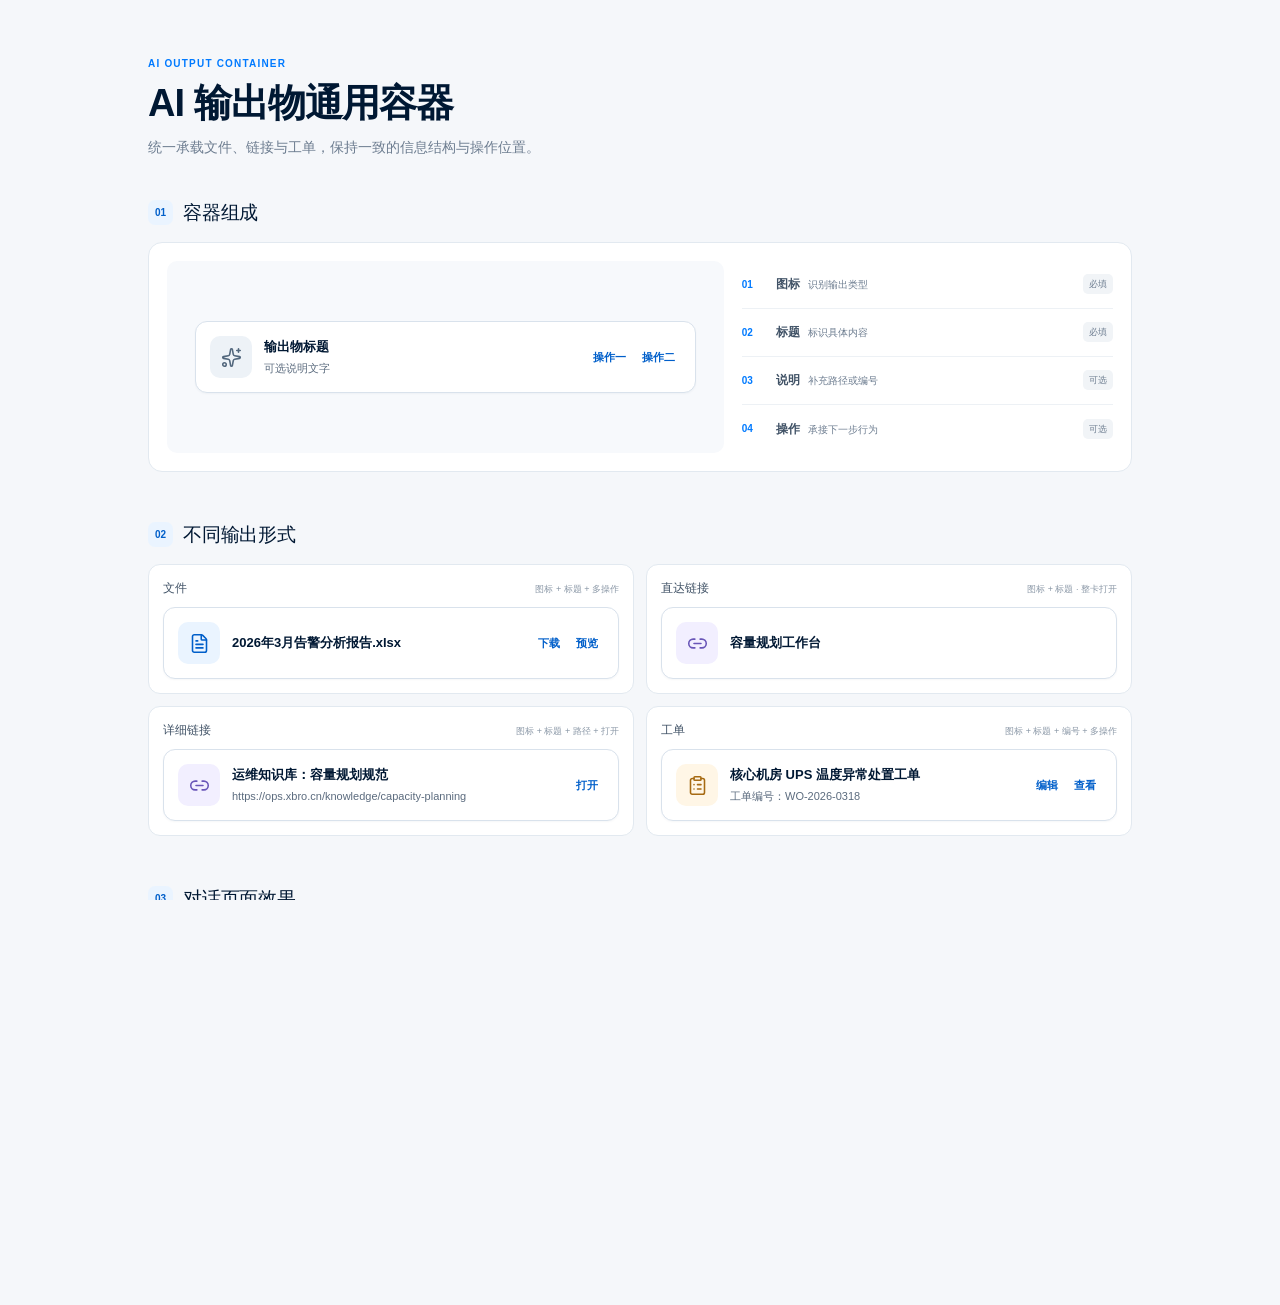
==== commit e1e5aa7b: "Publish Axhub site 2026-10-08T11:07:04.937Z" ====
--- a/ai-chat-artifact-states/index.html
+++ b/ai-chat-artifact-states/index.html
@@ -2,7 +2,7 @@
 <html>
 <head>
   <meta charset="utf-8">
-  <title>AI输出物卡片容器</title>
+  <title>AI输出物-组件展厅</title>
   <meta name="viewport" content="width=device-width,initial-scale=1">
   <style>
     html, body {
--- a/ai-chat-artifact-states/index.css
+++ b/ai-chat-artifact-states/index.css
@@ -1 +1 @@
-@layer properties{@supports (((-webkit-hyphens:none)) and (not (margin-trim:inline))) or ((-moz-orient:inline) and (not (color:rgb(from red r g b)))){*,:before,:after,::backdrop{--tw-translate-x:0;--tw-translate-y:0;--tw-translate-z:0;--tw-scale-x:1;--tw-scale-y:1;--tw-scale-z:1;--tw-rotate-x:initial;--tw-rotate-y:initial;--tw-rotate-z:initial;--tw-skew-x:initial;--tw-skew-y:initial;--tw-pan-x:initial;--tw-pan-y:initial;--tw-pinch-zoom:initial;--tw-space-y-reverse:0;--tw-space-x-reverse:0;--tw-divide-x-reverse:0;--tw-border-style:solid;--tw-divide-y-reverse:0;--tw-gradient-position:initial;--tw-gradient-from:#0000;--tw-gradient-via:#0000;--tw-gradient-to:#0000;--tw-gradient-stops:initial;--tw-gradient-via-stops:initial;--tw-gradient-from-position:0%;--tw-gradient-via-position:50%;--tw-gradient-to-position:100%;--tw-leading:initial;--tw-font-weight:initial;--tw-tracking:initial;--tw-ordinal:initial;--tw-slashed-zero:initial;--tw-numeric-figure:initial;--tw-numeric-spacing:initial;--tw-numeric-fraction:initial;--tw-shadow:0 0 #0000;--tw-shadow-color:initial;--tw-shadow-alpha:100%;--tw-inset-shadow:0 0 #0000;--tw-inset-shadow-color:initial;--tw-inset-shadow-alpha:100%;--tw-ring-color:initial;--tw-ring-shadow:0 0 #0000;--tw-inset-ring-color:initial;--tw-inset-ring-shadow:0 0 #0000;--tw-ring-inset:initial;--tw-ring-offset-width:0px;--tw-ring-offset-color:#fff;--tw-ring-offset-shadow:0 0 #0000;--tw-outline-style:solid;--tw-blur:initial;--tw-brightness:initial;--tw-contrast:initial;--tw-grayscale:initial;--tw-hue-rotate:initial;--tw-invert:initial;--tw-opacity:initial;--tw-saturate:initial;--tw-sepia:initial;--tw-drop-shadow:initial;--tw-drop-shadow-color:initial;--tw-drop-shadow-alpha:100%;--tw-drop-shadow-size:initial;--tw-backdrop-blur:initial;--tw-backdrop-brightness:initial;--tw-backdrop-contrast:initial;--tw-backdrop-grayscale:initial;--tw-backdrop-hue-rotate:initial;--tw-backdrop-invert:initial;--tw-backdrop-opacity:initial;--tw-backdrop-saturate:initial;--tw-backdrop-sepia:initial;--tw-duration:initial;--tw-ease:initial;--tw-content:""}}}@layer theme{:root,:host{--font-sans:-apple-system, BlinkMacSystemFont, "Segoe UI", Roboto, "Helvetica Neue", "Noto Sans", Arial, sans-serif, "Apple Color Emoji", "Segoe UI Emoji", "Segoe UI Symbol", "Noto Color Emoji";--font-serif:ui-serif, Georgia, Cambria, "Times New Roman", Times, serif;--font-mono:ui-monospace, SFMono-Regular, Menlo, Monaco, Consolas, "Liberation Mono", "Courier New", monospace;--color-red-50:oklch(97.1% .013 17.38);--color-red-400:oklch(70.4% .191 22.216);--color-red-500:oklch(63.7% .237 25.331);--color-red-600:oklch(57.7% .245 27.325);--color-red-900:oklch(39.6% .141 25.723);--color-orange-50:oklch(98% .016 73.684);--color-orange-100:oklch(95.4% .038 75.164);--color-orange-200:oklch(90.1% .076 70.697);--color-orange-300:oklch(83.7% .128 66.29);--color-orange-400:oklch(75% .183 55.934);--color-orange-500:oklch(70.5% .213 47.604);--color-orange-600:oklch(64.6% .222 41.116);--color-orange-700:oklch(55.3% .195 38.402);--color-orange-800:oklch(47% .157 37.304);--color-orange-900:oklch(40.8% .123 38.172);--color-amber-50:oklch(98.7% .022 95.277);--color-amber-100:oklch(96.2% .059 95.617);--color-amber-200:oklch(92.4% .12 95.746);--color-amber-300:oklch(87.9% .169 91.605);--color-amber-400:oklch(82.8% .189 84.429);--color-amber-500:oklch(76.9% .188 70.08);--color-amber-600:oklch(66.6% .179 58.318);--color-amber-700:oklch(55.5% .163 48.998);--color-amber-800:oklch(47.3% .137 46.201);--color-amber-900:oklch(41.4% .112 45.904);--color-amber-950:oklch(27.9% .077 45.635);--color-yellow-50:oklch(98.7% .026 102.212);--color-yellow-400:oklch(85.2% .199 91.936);--color-yellow-500:oklch(79.5% .184 86.047);--color-yellow-600:oklch(68.1% .162 75.834);--color-yellow-900:oklch(42.1% .095 57.708);--color-green-500:oklch(72.3% .219 149.579);--color-emerald-50:oklch(97.9% .021 166.113);--color-emerald-100:oklch(95% .052 163.051);--color-emerald-200:oklch(90.5% .093 164.15);--color-emerald-300:oklch(84.5% .143 164.978);--color-emerald-400:oklch(76.5% .177 163.223);--color-emerald-500:oklch(69.6% .17 162.48);--color-emerald-600:oklch(59.6% .145 163.225);--color-emerald-700:oklch(50.8% .118 165.612);--color-emerald-800:oklch(43.2% .095 166.913);--color-emerald-900:oklch(37.8% .077 168.94);--color-cyan-300:oklch(86.5% .127 207.078);--color-cyan-400:oklch(78.9% .154 211.53);--color-cyan-500:oklch(71.5% .143 215.221);--color-sky-300:oklch(82.8% .111 230.318);--color-sky-400:oklch(74.6% .16 232.661);--color-sky-500:oklch(68.5% .169 237.323);--color-blue-50:oklch(97% .014 254.604);--color-blue-100:oklch(93.2% .032 255.585);--color-blue-200:oklch(88.2% .059 254.128);--color-blue-400:oklch(70.7% .165 254.624);--color-blue-500:oklch(62.3% .214 259.815);--color-blue-600:oklch(54.6% .245 262.881);--color-blue-900:oklch(37.9% .146 265.522);--color-blue-950:oklch(28.2% .091 267.935);--color-indigo-50:oklch(96.2% .018 272.314);--color-indigo-200:oklch(87% .065 274.039);--color-indigo-300:oklch(78.5% .115 274.713);--color-indigo-400:oklch(67.3% .182 276.935);--color-indigo-500:oklch(58.5% .233 277.117);--color-indigo-600:oklch(51.1% .262 276.966);--color-indigo-800:oklch(39.8% .195 277.366);--color-indigo-900:oklch(35.9% .144 278.697);--color-violet-500:oklch(60.6% .25 292.717);--color-purple-50:oklch(97.7% .014 308.299);--color-purple-400:oklch(71.4% .203 305.504);--color-purple-500:oklch(62.7% .265 303.9);--color-purple-600:oklch(55.8% .288 302.321);--color-purple-900:oklch(38.1% .176 304.987);--color-fuchsia-300:oklch(83.3% .145 321.434);--color-fuchsia-500:oklch(66.7% .295 322.15);--color-pink-500:oklch(65.6% .241 354.308);--color-rose-500:oklch(64.5% .246 16.439);--color-slate-50:oklch(98.4% .003 247.858);--color-slate-100:oklch(96.8% .007 247.896);--color-slate-200:oklch(92.9% .013 255.508);--color-slate-300:oklch(86.9% .022 252.894);--color-slate-400:oklch(70.4% .04 256.788);--color-slate-500:oklch(55.4% .046 257.417);--color-slate-600:oklch(44.6% .043 257.281);--color-slate-700:oklch(37.2% .044 257.287);--color-slate-800:oklch(27.9% .041 260.031);--color-slate-900:oklch(20.8% .042 265.755);--color-slate-950:oklch(12.9% .042 264.695);--color-gray-50:oklch(98.5% .002 247.839);--color-gray-100:oklch(96.7% .003 264.542);--color-gray-200:oklch(92.8% .006 264.531);--color-gray-400:oklch(70.7% .022 261.325);--color-gray-500:oklch(55.1% .027 264.364);--color-gray-600:oklch(44.6% .03 256.802);--color-gray-950:oklch(13% .028 261.692);--color-neutral-100:oklch(97% 0 none);--color-neutral-200:oklch(92.2% 0 none);--color-neutral-400:oklch(70.8% 0 none);--color-neutral-500:oklch(55.6% 0 none);--color-neutral-600:oklch(43.9% 0 none);--color-neutral-800:oklch(26.9% 0 none);--color-neutral-900:oklch(20.5% 0 none);--color-stone-50:oklch(98.5% .001 106.423);--color-stone-100:oklch(97% .001 106.424);--color-stone-200:oklch(92.3% .003 48.717);--color-black:#000;--color-white:#fff;--spacing:.25rem;--breakpoint-sm:40rem;--breakpoint-md:48rem;--breakpoint-lg:64rem;--breakpoint-xl:80rem;--breakpoint-2xl:96rem;--container-xs:20rem;--container-sm:24rem;--container-md:28rem;--container-lg:32rem;--container-xl:36rem;--container-2xl:42rem;--container-3xl:48rem;--container-5xl:64rem;--container-6xl:72rem;--container-7xl:80rem;--text-xs:.75rem;--text-xs--line-height:calc(1 / .75);--text-sm:.875rem;--text-sm--line-height:calc(1.25 / .875);--text-base:1rem;--text-base--line-height: 1.5 ;--text-lg:1.125rem;--text-lg--line-height:calc(1.75 / 1.125);--text-xl:1.25rem;--text-xl--line-height:calc(1.75 / 1.25);--text-2xl:1.5rem;--text-2xl--line-height:calc(2 / 1.5);--text-3xl:1.875rem;--text-3xl--line-height: 1.2 ;--text-4xl:2.25rem;--text-4xl--line-height:calc(2.5 / 2.25);--text-5xl:3rem;--text-5xl--line-height:1;--text-6xl:3.75rem;--text-6xl--line-height:1;--text-7xl:4.5rem;--text-7xl--line-height:1;--text-8xl:6rem;--text-8xl--line-height:1;--text-9xl:8rem;--text-9xl--line-height:1;--font-weight-thin:100;--font-weight-extralight:200;--font-weight-light:300;--font-weight-normal:400;--font-weight-medium:500;--font-weight-semibold:600;--font-weight-bold:700;--font-weight-extrabold:800;--font-weight-black:900;--tracking-tighter:-.05em;--tracking-tight:-.025em;--tracking-wide:.025em;--tracking-wider:.05em;--tracking-widest:.1em;--leading-tight:1.25;--leading-snug:1.375;--leading-normal:1.5;--leading-relaxed:1.625;--leading-loose:2;--radius-xs:.125rem;--radius-sm:.25rem;--radius-md:.375rem;--radius-lg:.5rem;--radius-xl:.75rem;--radius-2xl:1rem;--radius-3xl:1.5rem;--shadow-sm:0 1px 3px 0 #0000001a, 0 1px 2px -1px #0000001a;--shadow-md:0 4px 6px -1px #0000001a, 0 2px 4px -2px #0000001a;--shadow-lg:0 10px 15px -3px #0000001a, 0 4px 6px -4px #0000001a;--shadow-xl:0 20px 25px -5px #0000001a, 0 8px 10px -6px #0000001a;--ease-in:cubic-bezier(.4, 0, 1, 1);--ease-out:cubic-bezier(0, 0, .2, 1);--ease-in-out:cubic-bezier(.4, 0, .2, 1);--animate-spin:spin 1s linear infinite;--animate-ping:ping 1s cubic-bezier(0, 0, .2, 1) infinite;--animate-pulse:pulse 2s cubic-bezier(.4, 0, .6, 1) infinite;--animate-bounce:bounce 1s infinite;--blur-md:12px;--default-transition-duration:.15s;--default-transition-timing-function:cubic-bezier(.4, 0, .2, 1);--default-font-family:var(--font-sans);--default-mono-font-family:var(--font-mono);--color-brand-1:#e4f0fd;--color-brand-2:#c6e1fd;--color-brand-3:#96c7fc;--color-brand-4:#65aefc;--color-brand-5:#3395fd;--color-brand-6:#007aff;--color-brand-7:#0063cc;--color-brand-8:#004a99;--color-brand-9:#08325e;--color-brand-10:#05192e;--radius-none:0}}@layer base{*,:after,:before,::backdrop{box-sizing:border-box;border:0 solid;margin:0;padding:0}::file-selector-button{box-sizing:border-box;border:0 solid;margin:0;padding:0}html,:host{-webkit-text-size-adjust:100%;tab-size:4;line-height:1.5;font-family:var(--default-font-family,-apple-system, BlinkMacSystemFont, "Segoe UI", Roboto, "Helvetica Neue", "Noto Sans", Arial, sans-serif, "Apple Color Emoji", "Segoe UI Emoji", "Segoe UI Symbol", "Noto Color Emoji");font-feature-settings:var(--default-font-feature-settings,normal);font-variation-settings:var(--default-font-variation-settings,normal);-webkit-tap-highlight-color:transparent}hr{height:0;color:inherit;border-top-width:1px}abbr:where([title]){-webkit-text-decoration:underline dotted;text-decoration:underline dotted}h1,h2,h3,h4,h5,h6{font-size:inherit;font-weight:inherit}a{color:inherit;-webkit-text-decoration:inherit;text-decoration:inherit}b,strong{font-weight:bolder}code,kbd,samp,pre{font-family:var(--default-mono-font-family,ui-monospace, SFMono-Regular, Menlo, Monaco, Consolas, "Liberation Mono", "Courier New", monospace);font-feature-settings:var(--default-mono-font-feature-settings,normal);font-variation-settings:var(--default-mono-font-variation-settings,normal);font-size:1em}small{font-size:80%}sub,sup{vertical-align:baseline;font-size:75%;line-height:0;position:relative}sub{bottom:-.25em}sup{top:-.5em}table{text-indent:0;border-color:inherit;border-collapse:collapse}:-moz-focusring:where(:not(iframe)){outline:auto}progress{vertical-align:baseline}summary{display:list-item}ol,ul,menu{list-style:none}img,svg,video,canvas,audio,iframe,embed,object{vertical-align:middle;display:block}img,video{max-width:100%;height:auto}button,input,select,optgroup,textarea{font:inherit;font-feature-settings:inherit;font-variation-settings:inherit;letter-spacing:inherit;color:inherit;opacity:1;background-color:#0000;border-radius:0}::file-selector-button{font:inherit;font-feature-settings:inherit;font-variation-settings:inherit;letter-spacing:inherit;color:inherit;opacity:1;background-color:#0000;border-radius:0}:where(select:is([multiple],[size])) optgroup{font-weight:bolder}:where(select:is([multiple],[size])) optgroup option{padding-inline-start:20px}::file-selector-button{margin-inline-end:4px}::placeholder{opacity:1}@supports (not ((-webkit-appearance:-apple-pay-button))) or (contain-intrinsic-size:1px){::placeholder{color:currentColor}@supports (color:color-mix(in lab,red,red)){::placeholder{color:color-mix(in oklab,currentcolor 50%,transparent)}}}textarea{resize:vertical}::-webkit-search-decoration{-webkit-appearance:none}::-webkit-date-and-time-value{min-height:1lh;text-align:inherit}::-webkit-datetime-edit{display:inline-flex}::-webkit-datetime-edit-fields-wrapper{padding:0}::-webkit-datetime-edit{padding-block:0}::-webkit-datetime-edit-year-field{padding-block:0}::-webkit-datetime-edit-month-field{padding-block:0}::-webkit-datetime-edit-day-field{padding-block:0}::-webkit-datetime-edit-hour-field{padding-block:0}::-webkit-datetime-edit-minute-field{padding-block:0}::-webkit-datetime-edit-second-field{padding-block:0}::-webkit-datetime-edit-millisecond-field{padding-block:0}::-webkit-datetime-edit-meridiem-field{padding-block:0}::-webkit-calendar-picker-indicator{line-height:1}:-moz-ui-invalid{box-shadow:none}button,input:where([type=button],[type=reset],[type=submit]){appearance:button}::file-selector-button{appearance:button}::-webkit-inner-spin-button{height:auto}::-webkit-outer-spin-button{height:auto}[hidden]:where(:not([hidden=until-found])){display:none!important}}@layer components;@layer utilities{.\@container{container-type:inline-size}.pointer-events-none{pointer-events:none}.\!visible{visibility:visible!important}.collapse{visibility:collapse}.invisible{visibility:hidden}.visible{visibility:visible}.visible\!{visibility:visible!important}.sr-only{clip-path:inset(50%);white-space:nowrap;border-width:0;width:1px;height:1px;margin:-1px;padding:0;position:absolute;overflow:hidden}.not-sr-only{clip-path:none;white-space:normal;width:auto;height:auto;margin:0;padding:0;position:static;overflow:visible}.absolute{position:absolute}.fixed{position:fixed}.fixed\!{position:fixed!important}.relative{position:relative}.static{position:static}.sticky{position:sticky}.inset-0{inset:0}.inset-x-0{inset-inline:0}.inset-y-0{inset-block:0}.\!top-6{top:calc(var(--spacing) * 6)!important}.-top-0\.5{top:calc(var(--spacing) * -.5)}.-top-1{top:calc(var(--spacing) * -1)}.top-0{top:0}.top-1{top:var(--spacing)}.top-1\/2{top:50%}.top-3{top:calc(var(--spacing) * 3)}.top-4{top:calc(var(--spacing) * 4)}.top-5{top:calc(var(--spacing) * 5)}.top-14{top:calc(var(--spacing) * 14)}.top-\[-2\.09px\]{top:-2.09px}.top-\[-12\.47px\]{top:-12.47px}.top-\[-17px\]{top:-17px}.top-\[-34\.09px\]{top:-34.09px}.top-\[-142px\]{top:-142px}.top-\[-214px\]{top:-214px}.top-\[-286px\]{top:-286px}.top-\[1px\]{top:1px}.top-\[2px\]{top:2px}.top-\[3\.77px\]{top:3.77px}.top-\[4\.86px\]{top:4.86px}.top-\[4px\]{top:4px}.top-\[6px\]{top:6px}.top-\[7px\]{top:7px}.top-\[8px\]{top:8px}.top-\[11px\]{top:11px}.top-\[12px\]{top:12px}.top-\[13px\]{top:13px}.top-\[16px\]{top:16px}.top-\[17\.91px\]{top:17.91px}.top-\[19px\]{top:19px}.top-\[20px\]{top:20px}.top-\[21px\]{top:21px}.top-\[24\.79px\]{top:24.79px}.top-\[24px\]{top:24px}.top-\[28px\]{top:28px}.top-\[33\.48px\]{top:33.48px}.top-\[33px\]{top:33px}.top-\[44px\]{top:44px}.top-\[47px\]{top:47px}.top-\[50\%\]{top:50%}.top-\[50px\]{top:50px}.top-\[68px\]{top:68px}.top-\[72px\]{top:72px}.top-\[79px\]{top:79px}.top-\[124px\]{top:124px}.top-\[177px\]{top:177px}.top-\[184px\]{top:184px}.top-\[196px\]{top:196px}.top-\[249px\]{top:249px}.top-\[252px\]{top:252px}.top-\[264px\]{top:264px}.top-\[297px\]{top:297px}.top-\[312px\]{top:312px}.top-\[324px\]{top:324px}.top-\[326px\]{top:326px}.top-\[401px\]{top:401px}.top-\[505px\]{top:505px}.top-\[609px\]{top:609px}.top-\[713px\]{top:713px}.top-\[817px\]{top:817px}.top-full{top:100%}.-right-0\.5{right:calc(var(--spacing) * -.5)}.-right-1{right:calc(var(--spacing) * -1)}.right-0{right:0}.right-1{right:var(--spacing)}.right-2{right:calc(var(--spacing) * 2)}.right-3{right:calc(var(--spacing) * 3)}.right-4{right:calc(var(--spacing) * 4)}.right-5{right:calc(var(--spacing) * 5)}.right-\[-8px\]{right:-8px}.bottom-0{bottom:0}.bottom-3{bottom:calc(var(--spacing) * 3)}.bottom-full{bottom:100%}.left-0{left:0}.left-1\/2{left:50%}.left-2{left:calc(var(--spacing) * 2)}.left-3{left:calc(var(--spacing) * 3)}.left-4{left:calc(var(--spacing) * 4)}.left-\[-8px\]{left:-8px}.left-\[1px\]{left:1px}.left-\[4px\]{left:4px}.left-\[6px\]{left:6px}.left-\[7px\]{left:7px}.left-\[8px\]{left:8px}.left-\[10px\]{left:10px}.left-\[12px\]{left:12px}.left-\[13px\]{left:13px}.left-\[16px\]{left:16px}.left-\[17\.47px\]{left:17.47px}.left-\[20px\]{left:20px}.left-\[22\.68px\]{left:22.68px}.left-\[22px\]{left:22px}.left-\[24px\]{left:24px}.left-\[33px\]{left:33px}.left-\[34px\]{left:34px}.left-\[50\%\]{left:50%}.left-\[53px\]{left:53px}.left-\[56px\]{left:56px}.left-\[58px\]{left:58px}.left-\[61px\]{left:61px}.left-\[76px\]{left:76px}.left-\[80px\]{left:80px}.left-\[88px\]{left:88px}.left-\[106px\]{left:106px}.left-\[109px\]{left:109px}.left-\[130\.62px\]{left:130.62px}.left-\[139px\]{left:139px}.left-\[178px\]{left:178px}.left-\[188px\]{left:188px}.left-\[229px\]{left:229px}.left-\[232px\]{left:232px}.left-\[273\.91px\]{left:273.91px}.left-\[279\.71px\]{left:279.71px}.left-\[305px\]{left:305px}.left-\[320px\]{left:320px}.left-\[362px\]{left:362px}.left-\[396px\]{left:396px}.left-\[403px\]{left:403px}.left-\[408\.86px\]{left:408.86px}.left-\[408px\]{left:408px}.left-\[495\.91px\]{left:495.91px}.left-\[496px\]{left:496px}.left-\[517\.77px\]{left:517.77px}.left-\[520px\]{left:520px}.left-\[558px\]{left:558px}.left-\[642px\]{left:642px}.left-\[647\.86px\]{left:647.86px}.left-\[672px\]{left:672px}.left-\[678px\]{left:678px}.left-\[760px\]{left:760px}.left-\[1816px\]{left:1816px}.isolate{isolation:isolate}.isolation-auto{isolation:auto}.-z-0{z-index:-0}.z-0{z-index:0}.z-10{z-index:10}.z-20{z-index:20}.z-30{z-index:30}.z-40{z-index:40}.z-50{z-index:50}.z-\[60\]{z-index:60}.z-\[70\]{z-index:70}.z-\[100\]{z-index:100}.z-\[120\]{z-index:120}.z-\[2000\]{z-index:2000}.col-span-3{grid-column:span 3/span 3}.float-right{float:right}.container{width:100%}@media (min-width:40rem){.container{max-width:40rem}}@media (min-width:48rem){.container{max-width:48rem}}@media (min-width:64rem){.container{max-width:64rem}}@media (min-width:80rem){.container{max-width:80rem}}@media (min-width:96rem){.container{max-width:96rem}}.m-0{margin:0}.m-1{margin:var(--spacing)}.m-4{margin:calc(var(--spacing) * 4)}.m-6{margin:calc(var(--spacing) * 6)}.-mx-1{margin-inline:calc(var(--spacing) * -1)}.mx-0\.5{margin-inline:calc(var(--spacing) * .5)}.mx-1{margin-inline:var(--spacing)}.mx-auto{margin-inline:auto}.my-1{margin-block:var(--spacing)}.my-5{margin-block:calc(var(--spacing) * 5)}.-mt-0{margin-top:0}.-mt-0\.5{margin-top:calc(var(--spacing) * -.5)}.mt-0{margin-top:0}.mt-0\.5{margin-top:calc(var(--spacing) * .5)}.mt-1{margin-top:var(--spacing)}.mt-1\.5{margin-top:calc(var(--spacing) * 1.5)}.mt-2{margin-top:calc(var(--spacing) * 2)}.mt-3{margin-top:calc(var(--spacing) * 3)}.mt-4{margin-top:calc(var(--spacing) * 4)}.mt-5{margin-top:calc(var(--spacing) * 5)}.mt-6{margin-top:calc(var(--spacing) * 6)}.-mr-6{margin-right:calc(var(--spacing) * -6)}.-mr-96{margin-right:calc(var(--spacing) * -96)}.mr-0{margin-right:0}.mr-0\.5{margin-right:calc(var(--spacing) * .5)}.mr-1{margin-right:var(--spacing)}.mr-1\.5{margin-right:calc(var(--spacing) * 1.5)}.mr-2{margin-right:calc(var(--spacing) * 2)}.mr-4{margin-right:calc(var(--spacing) * 4)}.mr-5{margin-right:calc(var(--spacing) * 5)}.mr-7{margin-right:calc(var(--spacing) * 7)}.mr-14{margin-right:calc(var(--spacing) * 14)}.-mb-0{margin-bottom:0}.-mb-0\.5{margin-bottom:calc(var(--spacing) * -.5)}.-mb-px{margin-bottom:-1px}.mb-0{margin-bottom:0}.mb-1{margin-bottom:var(--spacing)}.mb-1\.5{margin-bottom:calc(var(--spacing) * 1.5)}.mb-2{margin-bottom:calc(var(--spacing) * 2)}.mb-2\.5{margin-bottom:calc(var(--spacing) * 2.5)}.mb-3{margin-bottom:calc(var(--spacing) * 3)}.mb-4{margin-bottom:calc(var(--spacing) * 4)}.mb-6{margin-bottom:calc(var(--spacing) * 6)}.mb-8{margin-bottom:calc(var(--spacing) * 8)}.mb-12{margin-bottom:calc(var(--spacing) * 12)}.-ml-6{margin-left:calc(var(--spacing) * -6)}.-ml-8{margin-left:calc(var(--spacing) * -8)}.-ml-px{margin-left:-1px}.ml-0{margin-left:0}.ml-0\.5{margin-left:calc(var(--spacing) * .5)}.ml-1{margin-left:var(--spacing)}.ml-2{margin-left:calc(var(--spacing) * 2)}.ml-4{margin-left:calc(var(--spacing) * 4)}.ml-14{margin-left:calc(var(--spacing) * 14)}.ml-96{margin-left:calc(var(--spacing) * 96)}.ml-auto{margin-left:auto}.box-border{box-sizing:border-box}.line-clamp-1{-webkit-line-clamp:1;-webkit-box-orient:vertical;display:-webkit-box;overflow:hidden}.line-clamp-2{-webkit-line-clamp:2;-webkit-box-orient:vertical;display:-webkit-box;overflow:hidden}.\!flex{display:flex!important}.block{display:block}.contents{display:contents}.flex{display:flex}.flow-root{display:flow-root}.grid{display:grid}.hidden{display:none}.inline{display:inline}.inline\!{display:inline!important}.inline-block{display:inline-block}.inline-flex{display:inline-flex}.inline-grid{display:inline-grid}.inline-table{display:inline-table}.list-item{display:list-item}.table{display:table}.table\!{display:table!important}.table-caption{display:table-caption}.table-cell{display:table-cell}.table-column{display:table-column}.table-column-group{display:table-column-group}.table-footer-group{display:table-footer-group}.table-header-group{display:table-header-group}.table-row{display:table-row}.table-row-group{display:table-row-group}.aspect-square{aspect-ratio:1}.size-1{width:var(--spacing);height:var(--spacing)}.size-2\.5{width:calc(var(--spacing) * 2.5);height:calc(var(--spacing) * 2.5)}.size-3{width:calc(var(--spacing) * 3);height:calc(var(--spacing) * 3)}.size-4{width:calc(var(--spacing) * 4);height:calc(var(--spacing) * 4)}.size-5{width:calc(var(--spacing) * 5);height:calc(var(--spacing) * 5)}.size-6{width:calc(var(--spacing) * 6);height:calc(var(--spacing) * 6)}.size-8{width:calc(var(--spacing) * 8);height:calc(var(--spacing) * 8)}.size-9{width:calc(var(--spacing) * 9);height:calc(var(--spacing) * 9)}.size-10{width:calc(var(--spacing) * 10);height:calc(var(--spacing) * 10)}.size-12{width:calc(var(--spacing) * 12);height:calc(var(--spacing) * 12)}.size-14{width:calc(var(--spacing) * 14);height:calc(var(--spacing) * 14)}.size-16{width:calc(var(--spacing) * 16);height:calc(var(--spacing) * 16)}.h-0{height:0}.h-1\.5{height:calc(var(--spacing) * 1.5)}.h-2{height:calc(var(--spacing) * 2)}.h-2\.5{height:calc(var(--spacing) * 2.5)}.h-3{height:calc(var(--spacing) * 3)}.h-3\.5{height:calc(var(--spacing) * 3.5)}.h-4{height:calc(var(--spacing) * 4)}.h-5{height:calc(var(--spacing) * 5)}.h-6{height:calc(var(--spacing) * 6)}.h-7{height:calc(var(--spacing) * 7)}.h-8{height:calc(var(--spacing) * 8)}.h-9{height:calc(var(--spacing) * 9)}.h-10{height:calc(var(--spacing) * 10)}.h-11{height:calc(var(--spacing) * 11)}.h-12{height:calc(var(--spacing) * 12)}.h-14{height:calc(var(--spacing) * 14)}.h-16{height:calc(var(--spacing) * 16)}.h-20{height:calc(var(--spacing) * 20)}.h-24{height:calc(var(--spacing) * 24)}.h-28{height:calc(var(--spacing) * 28)}.h-32{height:calc(var(--spacing) * 32)}.h-40{height:calc(var(--spacing) * 40)}.h-48{height:calc(var(--spacing) * 48)}.h-56{height:calc(var(--spacing) * 56)}.h-84{height:calc(var(--spacing) * 84)}.h-96{height:calc(var(--spacing) * 96)}.h-\[2px\]{height:2px}.h-\[9px\]{height:9px}.h-\[60vh\]{height:60vh}.h-\[320px\]{height:320px}.h-\[360px\]{height:360px}.h-\[560px\]{height:560px}.h-\[1036px\]{height:1036px}.h-\[1080px\]{height:1080px}.h-\[calc\(100vh\)\]{height:100vh}.h-\[calc\(100vh-3\.5rem\)\]{height:calc(100vh - 3.5rem)}.h-\[var\(--radix-select-trigger-height\)\]{height:var(--radix-select-trigger-height)}.h-auto{height:auto}.h-full{height:100%}.h-px{height:1px}.h-screen{height:100vh}.max-h-10{max-height:calc(var(--spacing) * 10)}.max-h-14{max-height:calc(var(--spacing) * 14)}.max-h-48{max-height:calc(var(--spacing) * 48)}.max-h-72{max-height:calc(var(--spacing) * 72)}.max-h-80{max-height:calc(var(--spacing) * 80)}.max-h-96{max-height:calc(var(--spacing) * 96)}.max-h-\[80vh\]{max-height:80vh}.max-h-\[140px\]{max-height:140px}.max-h-\[160px\]{max-height:160px}.max-h-\[300px\]{max-height:300px}.max-h-\[calc\(100vh-3rem\)\]{max-height:calc(100vh - 3rem)}.max-h-full{max-height:100%}.max-h-none{max-height:none}.min-h-0{min-height:0}.min-h-5{min-height:calc(var(--spacing) * 5)}.min-h-9{min-height:calc(var(--spacing) * 9)}.min-h-\[32px\]{min-height:32px}.min-h-\[84px\]{min-height:84px}.min-h-\[96px\]{min-height:96px}.min-h-\[100dvh\]{min-height:100dvh}.min-h-\[150px\]{min-height:150px}.min-h-\[200px\]{min-height:200px}.min-h-\[400px\]{min-height:400px}.min-h-\[520px\]{min-height:520px}.min-h-screen{min-height:100vh}.w-0{width:0}.w-1{width:var(--spacing)}.w-1\/2{width:50%}.w-1\/3{width:33.3333%}.w-1\/4{width:25%}.w-2{width:calc(var(--spacing) * 2)}.w-2\.5{width:calc(var(--spacing) * 2.5)}.w-2\/3{width:66.6667%}.w-3{width:calc(var(--spacing) * 3)}.w-3\.5{width:calc(var(--spacing) * 3.5)}.w-3\/4{width:75%}.w-4{width:calc(var(--spacing) * 4)}.w-4\/5{width:80%}.w-5{width:calc(var(--spacing) * 5)}.w-6{width:calc(var(--spacing) * 6)}.w-7{width:calc(var(--spacing) * 7)}.w-8{width:calc(var(--spacing) * 8)}.w-9{width:calc(var(--spacing) * 9)}.w-10{width:calc(var(--spacing) * 10)}.w-11\/12{width:91.6667%}.w-12{width:calc(var(--spacing) * 12)}.w-14{width:calc(var(--spacing) * 14)}.w-16{width:calc(var(--spacing) * 16)}.w-20{width:calc(var(--spacing) * 20)}.w-24{width:calc(var(--spacing) * 24)}.w-28{width:calc(var(--spacing) * 28)}.w-32{width:calc(var(--spacing) * 32)}.w-40{width:calc(var(--spacing) * 40)}.w-44{width:calc(var(--spacing) * 44)}.w-48{width:calc(var(--spacing) * 48)}.w-52{width:calc(var(--spacing) * 52)}.w-56{width:calc(var(--spacing) * 56)}.w-60{width:calc(var(--spacing) * 60)}.w-64{width:calc(var(--spacing) * 64)}.w-72{width:calc(var(--spacing) * 72)}.w-80{width:calc(var(--spacing) * 80)}.w-96{width:calc(var(--spacing) * 96)}.w-\[3px\]{width:3px}.w-\[4\.95px\]{width:4.95px}.w-\[9px\]{width:9px}.w-\[45\%\]{width:45%}.w-\[56px\]{width:56px}.w-\[180px\]{width:180px}.w-\[200px\]{width:200px}.w-\[240px\]{width:240px}.w-\[248px\]{width:248px}.w-\[280px\]{width:280px}.w-\[288px\]{width:288px}.w-\[300px\]{width:300px}.w-\[320px\]{width:320px}.w-\[340px\]{width:340px}.w-\[350px\]{width:350px}.w-\[375px\]{width:375px}.w-\[528px\]{width:528px}.w-\[768px\]{width:768px}.w-\[800px\]{width:800px}.w-\[848px\]{width:848px}.w-\[1840px\]{width:1840px}.w-\[1920px\]{width:1920px}.w-\[calc\(33\%-1rem\)\]{width:calc(33% - 1rem)}.w-\[min\(90vw\,860px\)\]{width:min(90vw,860px)}.w-\[min\(92vw\,520px\)\]{width:min(92vw,520px)}.w-\[min\(92vw\,620px\)\]{width:min(92vw,620px)}.w-\[var\(--radix-popover-trigger-width\)\]{width:var(--radix-popover-trigger-width)}.w-auto{width:auto}.w-fit{width:fit-content}.w-full{width:100%}.w-max{width:max-content}.w-px{width:1px}.max-w-0{max-width:0}.max-w-2xl{max-width:var(--container-2xl)}.max-w-3xl{max-width:var(--container-3xl)}.max-w-5xl{max-width:var(--container-5xl)}.max-w-6xl{max-width:var(--container-6xl)}.max-w-7xl{max-width:var(--container-7xl)}.max-w-\[65ch\]{max-width:65ch}.max-w-\[80\%\]{max-width:80%}.max-w-\[220px\]{max-width:220px}.max-w-\[360px\]{max-width:360px}.max-w-\[420px\]{max-width:420px}.max-w-\[460px\]{max-width:460px}.max-w-\[480px\]{max-width:480px}.max-w-\[520px\]{max-width:520px}.max-w-\[620px\]{max-width:620px}.max-w-\[640px\]{max-width:640px}.max-w-\[720px\]{max-width:720px}.max-w-\[760px\]{max-width:760px}.max-w-\[780px\]{max-width:780px}.max-w-\[860px\]{max-width:860px}.max-w-\[1200px\]{max-width:1200px}.max-w-\[1400px\]{max-width:1400px}.max-w-full{max-width:100%}.max-w-lg{max-width:var(--container-lg)}.max-w-md{max-width:var(--container-md)}.max-w-none{max-width:none}.max-w-screen-2xl{max-width:var(--breakpoint-2xl)}.max-w-screen-lg{max-width:var(--breakpoint-lg)}.max-w-screen-md{max-width:var(--breakpoint-md)}.max-w-screen-sm{max-width:var(--breakpoint-sm)}.max-w-screen-xl{max-width:var(--breakpoint-xl)}.max-w-sm{max-width:var(--container-sm)}.max-w-xl{max-width:var(--container-xl)}.max-w-xs{max-width:var(--container-xs)}.min-w-0{min-width:0}.min-w-3\.5{min-width:calc(var(--spacing) * 3.5)}.min-w-\[8rem\]{min-width:8rem}.min-w-\[36px\]{min-width:36px}.min-w-\[76px\]{min-width:76px}.min-w-\[132px\]{min-width:132px}.min-w-\[280px\]{min-width:280px}.min-w-\[var\(--radix-select-trigger-width\)\]{min-width:var(--radix-select-trigger-width)}.min-w-full{min-width:100%}.flex-1{flex:1}.flex-none{flex:none}.flex-shrink{flex-shrink:1}.flex-shrink-0{flex-shrink:0}.shrink{flex-shrink:1}.shrink-0{flex-shrink:0}.flex-grow,.grow{flex-grow:1}.basis-0{flex-basis:0}.basis-1{flex-basis:var(--spacing)}.basis-1\/12{flex-basis:8.33333%}.caption-bottom{caption-side:bottom}.border-collapse{border-collapse:collapse}.border-separate{border-collapse:separate}.origin-\(--radix-tooltip-content-transform-origin\){transform-origin:var(--radix-tooltip-content-transform-origin)}.origin-center{transform-origin:50%}.origin-top-left{transform-origin:0 0}.-translate-x-1\/2{--tw-translate-x: -50% ;translate:var(--tw-translate-x) var(--tw-translate-y)}.-translate-x-full{--tw-translate-x:-100%;translate:var(--tw-translate-x) var(--tw-translate-y)}.translate-x-0{--tw-translate-x:0px;translate:var(--tw-translate-x) var(--tw-translate-y)}.translate-x-\[-3px\]{--tw-translate-x:-3px;translate:var(--tw-translate-x) var(--tw-translate-y)}.translate-x-\[-50\%\]{--tw-translate-x:-50%;translate:var(--tw-translate-x) var(--tw-translate-y)}.translate-x-full{--tw-translate-x:100%;translate:var(--tw-translate-x) var(--tw-translate-y)}.\!translate-y-0{--tw-translate-y:0px!important;translate:var(--tw-translate-x) var(--tw-translate-y)!important}.-translate-y-1\/2{--tw-translate-y: -50% ;translate:var(--tw-translate-x) var(--tw-translate-y)}.-translate-y-\[1px\]{--tw-translate-y: -1px ;translate:var(--tw-translate-x) var(--tw-translate-y)}.translate-y-\[-50\%\]{--tw-translate-y:-50%;translate:var(--tw-translate-x) var(--tw-translate-y)}.translate-y-\[calc\(-50\%_-_2px\)\]{--tw-translate-y: calc(-50% - 2px) ;translate:var(--tw-translate-x) var(--tw-translate-y)}.translate-none{translate:none}.scale-0{--tw-scale-x:0%;--tw-scale-y:0%;--tw-scale-z:0%;scale:var(--tw-scale-x) var(--tw-scale-y)}.scale-100{--tw-scale-x:100%;--tw-scale-y:100%;--tw-scale-z:100%;scale:var(--tw-scale-x) var(--tw-scale-y)}.scale-3d{scale:var(--tw-scale-x) var(--tw-scale-y) var(--tw-scale-z)}.scale-\[0\.98\]{scale:.98}.-rotate-90{rotate:-90deg}.rotate-0{rotate:0deg}.rotate-45{rotate:45deg}.rotate-90{rotate:90deg}.rotate-\[75deg\]{rotate:75deg}.transform{transform:var(--tw-rotate-x,) var(--tw-rotate-y,) var(--tw-rotate-z,) var(--tw-skew-x,) var(--tw-skew-y,)}.transform\!{transform:var(--tw-rotate-x,) var(--tw-rotate-y,) var(--tw-rotate-z,) var(--tw-skew-x,) var(--tw-skew-y,)!important}.animate-bounce{animation:var(--animate-bounce)}.animate-ping{animation:var(--animate-ping)}.animate-pulse{animation:var(--animate-pulse)}.animate-spin{animation:var(--animate-spin)}.cursor-default{cursor:default}.cursor-not-allowed{cursor:not-allowed}.cursor-pointer{cursor:pointer}.cursor-text{cursor:text}.touch-pinch-zoom{--tw-pinch-zoom:pinch-zoom;touch-action:var(--tw-pan-x,) var(--tw-pan-y,) var(--tw-pinch-zoom,)}.touch-none{touch-action:none}.resize{resize:both}.resize-none{resize:none}.resize-y{resize:vertical}.scrollbar-thin{scrollbar-width:thin}.list-none{list-style-type:none}.grid-cols-1{grid-template-columns:repeat(1,minmax(0,1fr))}.grid-cols-2{grid-template-columns:repeat(2,minmax(0,1fr))}.grid-cols-3{grid-template-columns:repeat(3,minmax(0,1fr))}.grid-cols-4{grid-template-columns:repeat(4,minmax(0,1fr))}.grid-cols-5{grid-template-columns:repeat(5,minmax(0,1fr))}.grid-cols-\[1fr_auto_auto_auto\]{grid-template-columns:1fr auto auto auto}.grid-cols-\[minmax\(0\,1fr\)_auto_minmax\(0\,1fr\)\]{grid-template-columns:minmax(0,1fr) auto minmax(0,1fr)}.\!flex-col{flex-direction:column!important}.flex-col{flex-direction:column}.flex-col-reverse{flex-direction:column-reverse}.flex-row{flex-direction:row}.flex-row-reverse{flex-direction:row-reverse}.flex-wrap{flex-wrap:wrap}.items-center{align-items:center}.items-end{align-items:flex-end}.items-start{align-items:flex-start}.items-stretch{align-items:stretch}.justify-between{justify-content:space-between}.justify-center{justify-content:center}.justify-end{justify-content:flex-end}.justify-start{justify-content:flex-start}.gap-0{gap:0}.gap-0\.5{gap:calc(var(--spacing) * .5)}.gap-1{gap:var(--spacing)}.gap-1\.5{gap:calc(var(--spacing) * 1.5)}.gap-2{gap:calc(var(--spacing) * 2)}.gap-2\.5{gap:calc(var(--spacing) * 2.5)}.gap-3{gap:calc(var(--spacing) * 3)}.gap-4{gap:calc(var(--spacing) * 4)}.gap-6{gap:calc(var(--spacing) * 6)}.gap-8{gap:calc(var(--spacing) * 8)}.gap-12{gap:calc(var(--spacing) * 12)}:where(.\!space-y-0>:not(:last-child)){--tw-space-y-reverse:0!important;margin-block:0!important}:where(.space-y-0>:not(:last-child)){--tw-space-y-reverse:0;margin-block:0}:where(.space-y-0\.5>:not(:last-child)){--tw-space-y-reverse:0;margin-block-start:calc(calc(var(--spacing) * .5) * var(--tw-space-y-reverse));margin-block-end:calc(calc(var(--spacing) * .5) * calc(1 - var(--tw-space-y-reverse)))}:where(.space-y-1>:not(:last-child)){--tw-space-y-reverse:0;margin-block-start:calc(var(--spacing) * var(--tw-space-y-reverse));margin-block-end:calc(var(--spacing) * calc(1 - var(--tw-space-y-reverse)))}:where(.space-y-1\.5>:not(:last-child)){--tw-space-y-reverse:0;margin-block-start:calc(calc(var(--spacing) * 1.5) * var(--tw-space-y-reverse));margin-block-end:calc(calc(var(--spacing) * 1.5) * calc(1 - var(--tw-space-y-reverse)))}:where(.space-y-2>:not(:last-child)){--tw-space-y-reverse:0;margin-block-start:calc(calc(var(--spacing) * 2) * var(--tw-space-y-reverse));margin-block-end:calc(calc(var(--spacing) * 2) * calc(1 - var(--tw-space-y-reverse)))}:where(.space-y-3>:not(:last-child)){--tw-space-y-reverse:0;margin-block-start:calc(calc(var(--spacing) * 3) * var(--tw-space-y-reverse));margin-block-end:calc(calc(var(--spacing) * 3) * calc(1 - var(--tw-space-y-reverse)))}:where(.space-y-4>:not(:last-child)){--tw-space-y-reverse:0;margin-block-start:calc(calc(var(--spacing) * 4) * var(--tw-space-y-reverse));margin-block-end:calc(calc(var(--spacing) * 4) * calc(1 - var(--tw-space-y-reverse)))}:where(.space-y-6>:not(:last-child)){--tw-space-y-reverse:0;margin-block-start:calc(calc(var(--spacing) * 6) * var(--tw-space-y-reverse));margin-block-end:calc(calc(var(--spacing) * 6) * calc(1 - var(--tw-space-y-reverse)))}:where(.space-y-8>:not(:last-child)){--tw-space-y-reverse:0;margin-block-start:calc(calc(var(--spacing) * 8) * var(--tw-space-y-reverse));margin-block-end:calc(calc(var(--spacing) * 8) * calc(1 - var(--tw-space-y-reverse)))}:where(.space-y-12>:not(:last-child)){--tw-space-y-reverse:0;margin-block-start:calc(calc(var(--spacing) * 12) * var(--tw-space-y-reverse));margin-block-end:calc(calc(var(--spacing) * 12) * calc(1 - var(--tw-space-y-reverse)))}:where(.space-y-reverse>:not(:last-child)){--tw-space-y-reverse:1}.gap-x-0{column-gap:0}.gap-x-1{column-gap:var(--spacing)}.gap-x-1\.5{column-gap:calc(var(--spacing) * 1.5)}.gap-x-2{column-gap:calc(var(--spacing) * 2)}.gap-x-3{column-gap:calc(var(--spacing) * 3)}.gap-x-4{column-gap:calc(var(--spacing) * 4)}.gap-x-6{column-gap:calc(var(--spacing) * 6)}:where(.space-x-1>:not(:last-child)){--tw-space-x-reverse:0;margin-inline-start:calc(var(--spacing) * var(--tw-space-x-reverse));margin-inline-end:calc(var(--spacing) * calc(1 - var(--tw-space-x-reverse)))}:where(.space-x-3>:not(:last-child)){--tw-space-x-reverse:0;margin-inline-start:calc(calc(var(--spacing) * 3) * var(--tw-space-x-reverse));margin-inline-end:calc(calc(var(--spacing) * 3) * calc(1 - var(--tw-space-x-reverse)))}:where(.space-x-4>:not(:last-child)){--tw-space-x-reverse:0;margin-inline-start:calc(calc(var(--spacing) * 4) * var(--tw-space-x-reverse));margin-inline-end:calc(calc(var(--spacing) * 4) * calc(1 - var(--tw-space-x-reverse)))}:where(.space-x-reverse>:not(:last-child)){--tw-space-x-reverse:1}.gap-y-0{row-gap:0}.gap-y-1{row-gap:var(--spacing)}.gap-y-1\.5{row-gap:calc(var(--spacing) * 1.5)}.gap-y-2{row-gap:calc(var(--spacing) * 2)}.gap-y-3{row-gap:calc(var(--spacing) * 3)}.gap-y-4{row-gap:calc(var(--spacing) * 4)}.gap-y-6{row-gap:calc(var(--spacing) * 6)}:where(.divide-x>:not(:last-child)){--tw-divide-x-reverse:0;border-inline-style:var(--tw-border-style);border-inline-start-width:calc(1px * var(--tw-divide-x-reverse));border-inline-end-width:calc(1px * calc(1 - var(--tw-divide-x-reverse)))}:where(.divide-y>:not(:last-child)){--tw-divide-y-reverse:0;border-bottom-style:var(--tw-border-style);border-top-style:var(--tw-border-style);border-top-width:calc(1px * var(--tw-divide-y-reverse));border-bottom-width:calc(1px * calc(1 - var(--tw-divide-y-reverse)))}:where(.divide-y-reverse>:not(:last-child)){--tw-divide-y-reverse:1}:where(.divide-slate-100>:not(:last-child)){border-color:var(--color-slate-100)}.self-center{align-self:center}.self-end{align-self:flex-end}.self-start{align-self:flex-start}.truncate{text-overflow:ellipsis;white-space:nowrap;overflow:hidden}.overflow-auto{overflow:auto}.overflow-hidden{overflow:hidden}.overflow-visible{overflow:visible}.overflow-x-auto{overflow-x:auto}.overflow-x-hidden{overflow-x:hidden}.overflow-y-auto{overflow-y:auto}.overflow-y-hidden{overflow-y:hidden}.overscroll-contain{overscroll-behavior:contain}.\!rounded-full{border-radius:3.40282e38px!important}.rounded{border-radius:.25rem}.rounded-2xl{border-radius:var(--radius-2xl)}.rounded-\[2\.5rem\]{border-radius:2.5rem}.rounded-\[2px\]{border-radius:2px}.rounded-\[4px\]{border-radius:4px}.rounded-\[10px\]{border-radius:10px}.rounded-\[18px\]{border-radius:18px}.rounded-\[24px\]{border-radius:24px}.rounded-\[32px\]{border-radius:32px}.rounded-\[40px\]{border-radius:40px}.rounded-\[100px\]{border-radius:100px}.rounded-\[inherit\]{border-radius:inherit}.rounded-full{border-radius:3.40282e38px}.rounded-lg{border-radius:var(--radius-lg)}.rounded-md{border-radius:var(--radius-md)}.rounded-none{border-radius:var(--radius-none)}.rounded-sm{border-radius:var(--radius-sm)}.rounded-xl{border-radius:var(--radius-xl)}.rounded-s{border-start-start-radius:.25rem;border-end-start-radius:.25rem}.rounded-ss{border-start-start-radius:.25rem}.rounded-e{border-start-end-radius:.25rem;border-end-end-radius:.25rem}.rounded-se{border-start-end-radius:.25rem}.rounded-ee{border-end-end-radius:.25rem}.rounded-es{border-end-start-radius:.25rem}.rounded-t{border-top-left-radius:.25rem;border-top-right-radius:.25rem}.rounded-l{border-top-left-radius:.25rem;border-bottom-left-radius:.25rem}.rounded-l-none{border-top-left-radius:var(--radius-none);border-bottom-left-radius:var(--radius-none)}.rounded-tl{border-top-left-radius:.25rem}.rounded-tl-sm{border-top-left-radius:var(--radius-sm)}.rounded-r{border-top-right-radius:.25rem;border-bottom-right-radius:.25rem}.rounded-r-none{border-top-right-radius:var(--radius-none);border-bottom-right-radius:var(--radius-none)}.rounded-tr{border-top-right-radius:.25rem}.rounded-tr-sm{border-top-right-radius:var(--radius-sm)}.rounded-b{border-bottom-right-radius:.25rem;border-bottom-left-radius:.25rem}.rounded-br{border-bottom-right-radius:.25rem}.rounded-bl{border-bottom-left-radius:.25rem}.border{border-style:var(--tw-border-style);border-width:1px}.border\!{border-style:var(--tw-border-style)!important;border-width:1px!important}.border-0{border-style:var(--tw-border-style);border-width:0}.border-1{border-style:var(--tw-border-style);border-width:1px}.border-2{border-style:var(--tw-border-style);border-width:2px}.border-4{border-style:var(--tw-border-style);border-width:4px}.border-\[0\.50px\]{border-style:var(--tw-border-style);border-width:.5px}.border-\[0\.80px\]{border-style:var(--tw-border-style);border-width:.8px}.border-x{border-inline-style:var(--tw-border-style);border-inline-width:1px}.border-y{border-block-style:var(--tw-border-style);border-block-width:1px}.border-s{border-inline-start-style:var(--tw-border-style);border-inline-start-width:1px}.border-e{border-inline-end-style:var(--tw-border-style);border-inline-end-width:1px}.border-t{border-top-style:var(--tw-border-style);border-top-width:1px}.border-r{border-right-style:var(--tw-border-style);border-right-width:1px}.border-b{border-bottom-style:var(--tw-border-style);border-bottom-width:1px}.border-b-0{border-bottom-style:var(--tw-border-style);border-bottom-width:0}.border-b-2{border-bottom-style:var(--tw-border-style);border-bottom-width:2px}.border-l{border-left-style:var(--tw-border-style);border-left-width:1px}.border-l-0{border-left-style:var(--tw-border-style);border-left-width:0}.border-l-2{border-left-style:var(--tw-border-style);border-left-width:2px}.border-dashed{--tw-border-style:dashed;border-style:dashed}.border-none{--tw-border-style:none;border-style:none}.border-amber-200{border-color:var(--color-amber-200)}.border-amber-300\/60{border-color:#ffd23699}@supports (color:color-mix(in lab,red,red)){.border-amber-300\/60{border-color:color-mix(in oklab,var(--color-amber-300) 60%,transparent)}}.border-amber-300\/70{border-color:#ffd236b3}@supports (color:color-mix(in lab,red,red)){.border-amber-300\/70{border-color:color-mix(in oklab,var(--color-amber-300) 70%,transparent)}}.border-amber-400{border-color:var(--color-amber-400)}.border-blue-200{border-color:var(--color-blue-200)}.border-emerald-200{border-color:var(--color-emerald-200)}.border-emerald-300\/70{border-color:#5ee9b5b3}@supports (color:color-mix(in lab,red,red)){.border-emerald-300\/70{border-color:color-mix(in oklab,var(--color-emerald-300) 70%,transparent)}}.border-emerald-400{border-color:var(--color-emerald-400)}.border-fuchsia-300{border-color:var(--color-fuchsia-300)}.border-gray-200{border-color:var(--color-gray-200)}.border-indigo-200{border-color:var(--color-indigo-200)}.border-neutral-200{border-color:var(--color-neutral-200)}.border-neutral-900{border-color:var(--color-neutral-900)}.border-orange-200{border-color:var(--color-orange-200)}.border-red-400{border-color:var(--color-red-400)}.border-slate-200{border-color:var(--color-slate-200)}.border-slate-200\/50{border-color:#e2e8f080}@supports (color:color-mix(in lab,red,red)){.border-slate-200\/50{border-color:color-mix(in oklab,var(--color-slate-200) 50%,transparent)}}.border-slate-300{border-color:var(--color-slate-300)}.border-transparent{border-color:#0000}.border-white\/8{border-color:#ffffff14}@supports (color:color-mix(in lab,red,red)){.border-white\/8{border-color:color-mix(in oklab,var(--color-white) 8%,transparent)}}.border-white\/10{border-color:#ffffff1a}@supports (color:color-mix(in lab,red,red)){.border-white\/10{border-color:color-mix(in oklab,var(--color-white) 10%,transparent)}}.border-white\/20{border-color:#fff3}@supports (color:color-mix(in lab,red,red)){.border-white\/20{border-color:color-mix(in oklab,var(--color-white) 20%,transparent)}}.border-white\/60{border-color:#fff9}@supports (color:color-mix(in lab,red,red)){.border-white\/60{border-color:color-mix(in oklab,var(--color-white) 60%,transparent)}}.border-white\/80{border-color:#fffc}@supports (color:color-mix(in lab,red,red)){.border-white\/80{border-color:color-mix(in oklab,var(--color-white) 80%,transparent)}}.border-t-transparent{border-top-color:#0000}.border-l-transparent{border-left-color:#0000}.bg-\[\#f5f0e6\],.bg-\[rgb\(245_240_230\)\]{background-color:#f5f0e6}.bg-amber-50{background-color:var(--color-amber-50)}.bg-amber-50\/30{background-color:#fffbeb4d}@supports (color:color-mix(in lab,red,red)){.bg-amber-50\/30{background-color:color-mix(in oklab,var(--color-amber-50) 30%,transparent)}}.bg-amber-50\/50{background-color:#fffbeb80}@supports (color:color-mix(in lab,red,red)){.bg-amber-50\/50{background-color:color-mix(in oklab,var(--color-amber-50) 50%,transparent)}}.bg-amber-100{background-color:var(--color-amber-100)}.bg-amber-200{background-color:var(--color-amber-200)}.bg-amber-400\/80{background-color:#fcbb00cc}@supports (color:color-mix(in lab,red,red)){.bg-amber-400\/80{background-color:color-mix(in oklab,var(--color-amber-400) 80%,transparent)}}.bg-amber-500{background-color:var(--color-amber-500)}.bg-black\/30{background-color:#0000004d}@supports (color:color-mix(in lab,red,red)){.bg-black\/30{background-color:color-mix(in oklab,var(--color-black) 30%,transparent)}}.bg-black\/40{background-color:#0006}@supports (color:color-mix(in lab,red,red)){.bg-black\/40{background-color:color-mix(in oklab,var(--color-black) 40%,transparent)}}.bg-black\/80{background-color:#000c}@supports (color:color-mix(in lab,red,red)){.bg-black\/80{background-color:color-mix(in oklab,var(--color-black) 80%,transparent)}}.bg-blue-50{background-color:var(--color-blue-50)}.bg-blue-50\/50{background-color:#eff6ff80}@supports (color:color-mix(in lab,red,red)){.bg-blue-50\/50{background-color:color-mix(in oklab,var(--color-blue-50) 50%,transparent)}}.bg-blue-500{background-color:var(--color-blue-500)}.bg-blue-600{background-color:var(--color-blue-600)}.bg-cyan-400{background-color:var(--color-cyan-400)}.bg-emerald-50{background-color:var(--color-emerald-50)}.bg-emerald-50\/30{background-color:#ecfdf54d}@supports (color:color-mix(in lab,red,red)){.bg-emerald-50\/30{background-color:color-mix(in oklab,var(--color-emerald-50) 30%,transparent)}}.bg-emerald-50\/70{background-color:#ecfdf5b3}@supports (color:color-mix(in lab,red,red)){.bg-emerald-50\/70{background-color:color-mix(in oklab,var(--color-emerald-50) 70%,transparent)}}.bg-emerald-100{background-color:var(--color-emerald-100)}.bg-emerald-500{background-color:var(--color-emerald-500)}.bg-emerald-500\/80{background-color:#00bb7fcc}@supports (color:color-mix(in lab,red,red)){.bg-emerald-500\/80{background-color:color-mix(in oklab,var(--color-emerald-500) 80%,transparent)}}.bg-fuchsia-500{background-color:var(--color-fuchsia-500)}.bg-gray-50{background-color:var(--color-gray-50)}.bg-gray-50\/50{background-color:#f9fafb80}@supports (color:color-mix(in lab,red,red)){.bg-gray-50\/50{background-color:color-mix(in oklab,var(--color-gray-50) 50%,transparent)}}.bg-green-500{background-color:var(--color-green-500)}.bg-indigo-50{background-color:var(--color-indigo-50)}.bg-neutral-100{background-color:var(--color-neutral-100)}.bg-neutral-100\/40{background-color:#f5f5f566}@supports (color:color-mix(in lab,red,red)){.bg-neutral-100\/40{background-color:color-mix(in oklab,var(--color-neutral-100) 40%,transparent)}}.bg-neutral-200{background-color:var(--color-neutral-200)}.bg-neutral-900{background-color:var(--color-neutral-900)}.bg-orange-50{background-color:var(--color-orange-50)}.bg-orange-100{background-color:var(--color-orange-100)}.bg-orange-400{background-color:var(--color-orange-400)}.bg-orange-400\/80{background-color:#ff8b1acc}@supports (color:color-mix(in lab,red,red)){.bg-orange-400\/80{background-color:color-mix(in oklab,var(--color-orange-400) 80%,transparent)}}.bg-orange-500{background-color:var(--color-orange-500)}.bg-pink-500{background-color:var(--color-pink-500)}.bg-purple-50{background-color:var(--color-purple-50)}.bg-red-50{background-color:var(--color-red-50)}.bg-red-400{background-color:var(--color-red-400)}.bg-red-400\/80{background-color:#ff6568cc}@supports (color:color-mix(in lab,red,red)){.bg-red-400\/80{background-color:color-mix(in oklab,var(--color-red-400) 80%,transparent)}}.bg-red-500{background-color:var(--color-red-500)}.bg-sky-400{background-color:var(--color-sky-400)}.bg-slate-50{background-color:var(--color-slate-50)}.bg-slate-100{background-color:var(--color-slate-100)}.bg-slate-200{background-color:var(--color-slate-200)}.bg-slate-300{background-color:var(--color-slate-300)}.bg-slate-400{background-color:var(--color-slate-400)}.bg-slate-950{background-color:var(--color-slate-950)}.bg-stone-50{background-color:var(--color-stone-50)}.bg-stone-100{background-color:var(--color-stone-100)}.bg-stone-200{background-color:var(--color-stone-200)}.bg-transparent{background-color:#0000}.bg-white{background-color:var(--color-white)}.bg-white\/10{background-color:#ffffff1a}@supports (color:color-mix(in lab,red,red)){.bg-white\/10{background-color:color-mix(in oklab,var(--color-white) 10%,transparent)}}.bg-white\/80{background-color:#fffc}@supports (color:color-mix(in lab,red,red)){.bg-white\/80{background-color:color-mix(in oklab,var(--color-white) 80%,transparent)}}.bg-white\/88{background-color:#ffffffe0}@supports (color:color-mix(in lab,red,red)){.bg-white\/88{background-color:color-mix(in oklab,var(--color-white) 88%,transparent)}}.bg-yellow-50{background-color:var(--color-yellow-50)}.bg-yellow-500{background-color:var(--color-yellow-500)}.bg-linear-140{--tw-gradient-position:140deg}@supports (background-image:linear-gradient(in lab,red,red)){.bg-linear-140{--tw-gradient-position:140deg in oklab}}.bg-linear-140{background-image:linear-gradient(var(--tw-gradient-stops))}.bg-gradient-to-b{--tw-gradient-position:to bottom in oklab;background-image:linear-gradient(var(--tw-gradient-stops))}.bg-gradient-to-br{--tw-gradient-position:to bottom right in oklab;background-image:linear-gradient(var(--tw-gradient-stops))}.bg-gradient-to-r{--tw-gradient-position:to right in oklab;background-image:linear-gradient(var(--tw-gradient-stops))}.bg-\[radial-gradient\(circle_at_top\,_\#fff7ed\,_\#f8fafc_55\%\)\]{background-image:radial-gradient(circle at top,#fff7ed,#f8fafc 55%)}.from-amber-50\/0{--tw-gradient-from:#0000}@supports (color:color-mix(in lab,red,red)){.from-amber-50\/0{--tw-gradient-from:color-mix(in oklab, var(--color-amber-50) 0%, transparent)}}.from-amber-50\/0{--tw-gradient-stops:var(--tw-gradient-via-stops,var(--tw-gradient-position), var(--tw-gradient-from) var(--tw-gradient-from-position), var(--tw-gradient-to) var(--tw-gradient-to-position))}.from-amber-500{--tw-gradient-from:var(--color-amber-500);--tw-gradient-stops:var(--tw-gradient-via-stops,var(--tw-gradient-position), var(--tw-gradient-from) var(--tw-gradient-from-position), var(--tw-gradient-to) var(--tw-gradient-to-position))}.from-blue-400{--tw-gradient-from:var(--color-blue-400);--tw-gradient-stops:var(--tw-gradient-via-stops,var(--tw-gradient-position), var(--tw-gradient-from) var(--tw-gradient-from-position), var(--tw-gradient-to) var(--tw-gradient-to-position))}.from-blue-500{--tw-gradient-from:var(--color-blue-500);--tw-gradient-stops:var(--tw-gradient-via-stops,var(--tw-gradient-position), var(--tw-gradient-from) var(--tw-gradient-from-position), var(--tw-gradient-to) var(--tw-gradient-to-position))}.from-blue-600{--tw-gradient-from:var(--color-blue-600);--tw-gradient-stops:var(--tw-gradient-via-stops,var(--tw-gradient-position), var(--tw-gradient-from) var(--tw-gradient-from-position), var(--tw-gradient-to) var(--tw-gradient-to-position))}.from-blue-600\/80{--tw-gradient-from:#155dfccc}@supports (color:color-mix(in lab,red,red)){.from-blue-600\/80{--tw-gradient-from:color-mix(in oklab, var(--color-blue-600) 80%, transparent)}}.from-blue-600\/80{--tw-gradient-stops:var(--tw-gradient-via-stops,var(--tw-gradient-position), var(--tw-gradient-from) var(--tw-gradient-from-position), var(--tw-gradient-to) var(--tw-gradient-to-position))}.from-fuchsia-500\/0{--tw-gradient-from:#0000}@supports (color:color-mix(in lab,red,red)){.from-fuchsia-500\/0{--tw-gradient-from:color-mix(in oklab, var(--color-fuchsia-500) 0%, transparent)}}.from-fuchsia-500\/0{--tw-gradient-stops:var(--tw-gradient-via-stops,var(--tw-gradient-position), var(--tw-gradient-from) var(--tw-gradient-from-position), var(--tw-gradient-to) var(--tw-gradient-to-position))}.from-green-500{--tw-gradient-from:var(--color-green-500);--tw-gradient-stops:var(--tw-gradient-via-stops,var(--tw-gradient-position), var(--tw-gradient-from) var(--tw-gradient-from-position), var(--tw-gradient-to) var(--tw-gradient-to-position))}.from-indigo-500{--tw-gradient-from:var(--color-indigo-500);--tw-gradient-stops:var(--tw-gradient-via-stops,var(--tw-gradient-position), var(--tw-gradient-from) var(--tw-gradient-from-position), var(--tw-gradient-to) var(--tw-gradient-to-position))}.from-purple-500{--tw-gradient-from:var(--color-purple-500);--tw-gradient-stops:var(--tw-gradient-via-stops,var(--tw-gradient-position), var(--tw-gradient-from) var(--tw-gradient-from-position), var(--tw-gradient-to) var(--tw-gradient-to-position))}.from-purple-600\/80{--tw-gradient-from:#9810facc}@supports (color:color-mix(in lab,red,red)){.from-purple-600\/80{--tw-gradient-from:color-mix(in oklab, var(--color-purple-600) 80%, transparent)}}.from-purple-600\/80{--tw-gradient-stops:var(--tw-gradient-via-stops,var(--tw-gradient-position), var(--tw-gradient-from) var(--tw-gradient-from-position), var(--tw-gradient-to) var(--tw-gradient-to-position))}.from-sky-400\/80{--tw-gradient-from:#00bcfecc}@supports (color:color-mix(in lab,red,red)){.from-sky-400\/80{--tw-gradient-from:color-mix(in oklab, var(--color-sky-400) 80%, transparent)}}.from-sky-400\/80{--tw-gradient-stops:var(--tw-gradient-via-stops,var(--tw-gradient-position), var(--tw-gradient-from) var(--tw-gradient-from-position), var(--tw-gradient-to) var(--tw-gradient-to-position))}.via-amber-50{--tw-gradient-via:var(--color-amber-50);--tw-gradient-via-stops:var(--tw-gradient-position), var(--tw-gradient-from) var(--tw-gradient-from-position), var(--tw-gradient-via) var(--tw-gradient-via-position), var(--tw-gradient-to) var(--tw-gradient-to-position);--tw-gradient-stops:var(--tw-gradient-via-stops)}.via-purple-500{--tw-gradient-via:var(--color-purple-500);--tw-gradient-via-stops:var(--tw-gradient-position), var(--tw-gradient-from) var(--tw-gradient-from-position), var(--tw-gradient-via) var(--tw-gradient-via-position), var(--tw-gradient-to) var(--tw-gradient-to-position);--tw-gradient-stops:var(--tw-gradient-via-stops)}.to-amber-50\/0{--tw-gradient-to:#0000}@supports (color:color-mix(in lab,red,red)){.to-amber-50\/0{--tw-gradient-to:color-mix(in oklab, var(--color-amber-50) 0%, transparent)}}.to-amber-50\/0{--tw-gradient-stops:var(--tw-gradient-via-stops,var(--tw-gradient-position), var(--tw-gradient-from) var(--tw-gradient-from-position), var(--tw-gradient-to) var(--tw-gradient-to-position))}.to-cyan-300{--tw-gradient-to:var(--color-cyan-300);--tw-gradient-stops:var(--tw-gradient-via-stops,var(--tw-gradient-position), var(--tw-gradient-from) var(--tw-gradient-from-position), var(--tw-gradient-to) var(--tw-gradient-to-position))}.to-cyan-300\/50{--tw-gradient-to:#53eafd80}@supports (color:color-mix(in lab,red,red)){.to-cyan-300\/50{--tw-gradient-to:color-mix(in oklab, var(--color-cyan-300) 50%, transparent)}}.to-cyan-300\/50{--tw-gradient-stops:var(--tw-gradient-via-stops,var(--tw-gradient-position), var(--tw-gradient-from) var(--tw-gradient-from-position), var(--tw-gradient-to) var(--tw-gradient-to-position))}.to-cyan-400{--tw-gradient-to:var(--color-cyan-400);--tw-gradient-stops:var(--tw-gradient-via-stops,var(--tw-gradient-position), var(--tw-gradient-from) var(--tw-gradient-from-position), var(--tw-gradient-to) var(--tw-gradient-to-position))}.to-emerald-400{--tw-gradient-to:var(--color-emerald-400);--tw-gradient-stops:var(--tw-gradient-via-stops,var(--tw-gradient-position), var(--tw-gradient-from) var(--tw-gradient-from-position), var(--tw-gradient-to) var(--tw-gradient-to-position))}.to-fuchsia-500{--tw-gradient-to:var(--color-fuchsia-500);--tw-gradient-stops:var(--tw-gradient-via-stops,var(--tw-gradient-position), var(--tw-gradient-from) var(--tw-gradient-from-position), var(--tw-gradient-to) var(--tw-gradient-to-position))}.to-indigo-500{--tw-gradient-to:var(--color-indigo-500);--tw-gradient-stops:var(--tw-gradient-via-stops,var(--tw-gradient-position), var(--tw-gradient-from) var(--tw-gradient-from-position), var(--tw-gradient-to) var(--tw-gradient-to-position))}.to-pink-500{--tw-gradient-to:var(--color-pink-500);--tw-gradient-stops:var(--tw-gradient-via-stops,var(--tw-gradient-position), var(--tw-gradient-from) var(--tw-gradient-from-position), var(--tw-gradient-to) var(--tw-gradient-to-position))}.to-purple-400\/50{--tw-gradient-to:#c07eff80}@supports (color:color-mix(in lab,red,red)){.to-purple-400\/50{--tw-gradient-to:color-mix(in oklab, var(--color-purple-400) 50%, transparent)}}.to-purple-400\/50{--tw-gradient-stops:var(--tw-gradient-via-stops,var(--tw-gradient-position), var(--tw-gradient-from) var(--tw-gradient-from-position), var(--tw-gradient-to) var(--tw-gradient-to-position))}.to-purple-500{--tw-gradient-to:var(--color-purple-500);--tw-gradient-stops:var(--tw-gradient-via-stops,var(--tw-gradient-position), var(--tw-gradient-from) var(--tw-gradient-from-position), var(--tw-gradient-to) var(--tw-gradient-to-position))}.to-purple-600{--tw-gradient-to:var(--color-purple-600);--tw-gradient-stops:var(--tw-gradient-via-stops,var(--tw-gradient-position), var(--tw-gradient-from) var(--tw-gradient-from-position), var(--tw-gradient-to) var(--tw-gradient-to-position))}.to-sky-300\/50{--tw-gradient-to:#77d4ff80}@supports (color:color-mix(in lab,red,red)){.to-sky-300\/50{--tw-gradient-to:color-mix(in oklab, var(--color-sky-300) 50%, transparent)}}.to-sky-300\/50{--tw-gradient-stops:var(--tw-gradient-via-stops,var(--tw-gradient-position), var(--tw-gradient-from) var(--tw-gradient-from-position), var(--tw-gradient-to) var(--tw-gradient-to-position))}.to-sky-400{--tw-gradient-to:var(--color-sky-400);--tw-gradient-stops:var(--tw-gradient-via-stops,var(--tw-gradient-position), var(--tw-gradient-from) var(--tw-gradient-from-position), var(--tw-gradient-to) var(--tw-gradient-to-position))}.to-yellow-400{--tw-gradient-to:var(--color-yellow-400);--tw-gradient-stops:var(--tw-gradient-via-stops,var(--tw-gradient-position), var(--tw-gradient-from) var(--tw-gradient-from-position), var(--tw-gradient-to) var(--tw-gradient-to-position))}.bg-clip-text{-webkit-background-clip:text;background-clip:text}.bg-repeat{background-repeat:repeat}.mask-no-clip{-webkit-mask-clip:no-clip;mask-clip:no-clip}.mask-repeat{-webkit-mask-repeat:repeat;mask-repeat:repeat}.fill-current{fill:currentColor}.stroke-blue-500{stroke:var(--color-blue-500)}.stroke-emerald-500{stroke:var(--color-emerald-500)}.stroke-orange-500{stroke:var(--color-orange-500)}.stroke-red-500{stroke:var(--color-red-500)}.stroke-slate-200{stroke:var(--color-slate-200)}.stroke-yellow-500{stroke:var(--color-yellow-500)}.object-contain{object-fit:contain}.object-cover{object-fit:cover}.p-0{padding:0}.p-0\.5{padding:calc(var(--spacing) * .5)}.p-1{padding:var(--spacing)}.p-1\.5{padding:calc(var(--spacing) * 1.5)}.p-2{padding:calc(var(--spacing) * 2)}.p-2\.5{padding:calc(var(--spacing) * 2.5)}.p-3{padding:calc(var(--spacing) * 3)}.p-4{padding:calc(var(--spacing) * 4)}.p-5{padding:calc(var(--spacing) * 5)}.p-6{padding:calc(var(--spacing) * 6)}.p-8{padding:calc(var(--spacing) * 8)}.p-10{padding:calc(var(--spacing) * 10)}.p-12{padding:calc(var(--spacing) * 12)}.p-16{padding:calc(var(--spacing) * 16)}.p-\[1px\]{padding:1px}.p-\[2px\]{padding:2px}.px-0{padding-inline:0}.px-1{padding-inline:var(--spacing)}.px-1\.5{padding-inline:calc(var(--spacing) * 1.5)}.px-2{padding-inline:calc(var(--spacing) * 2)}.px-2\.5{padding-inline:calc(var(--spacing) * 2.5)}.px-3{padding-inline:calc(var(--spacing) * 3)}.px-3\.5{padding-inline:calc(var(--spacing) * 3.5)}.px-4{padding-inline:calc(var(--spacing) * 4)}.px-5{padding-inline:calc(var(--spacing) * 5)}.px-6{padding-inline:calc(var(--spacing) * 6)}.px-8{padding-inline:calc(var(--spacing) * 8)}.px-10{padding-inline:calc(var(--spacing) * 10)}.py-0{padding-block:0}.py-0\.5{padding-block:calc(var(--spacing) * .5)}.py-1{padding-block:var(--spacing)}.py-1\.5{padding-block:calc(var(--spacing) * 1.5)}.py-2{padding-block:calc(var(--spacing) * 2)}.py-2\.5{padding-block:calc(var(--spacing) * 2.5)}.py-3{padding-block:calc(var(--spacing) * 3)}.py-3\.5{padding-block:calc(var(--spacing) * 3.5)}.py-4{padding-block:calc(var(--spacing) * 4)}.py-4\.5{padding-block:calc(var(--spacing) * 4.5)}.py-6{padding-block:calc(var(--spacing) * 6)}.py-8{padding-block:calc(var(--spacing) * 8)}.py-12{padding-block:calc(var(--spacing) * 12)}.py-\[5px\]{padding-block:5px}.pt-0{padding-top:0}.pt-0\.5{padding-top:calc(var(--spacing) * .5)}.pt-1{padding-top:var(--spacing)}.pt-2{padding-top:calc(var(--spacing) * 2)}.pt-3{padding-top:calc(var(--spacing) * 3)}.pt-4{padding-top:calc(var(--spacing) * 4)}.pt-5{padding-top:calc(var(--spacing) * 5)}.pr-0{padding-right:0}.pr-0\.5{padding-right:calc(var(--spacing) * .5)}.pr-1{padding-right:var(--spacing)}.pr-2{padding-right:calc(var(--spacing) * 2)}.pr-2\.5{padding-right:calc(var(--spacing) * 2.5)}.pr-3{padding-right:calc(var(--spacing) * 3)}.pr-4{padding-right:calc(var(--spacing) * 4)}.pr-6{padding-right:calc(var(--spacing) * 6)}.pr-7{padding-right:calc(var(--spacing) * 7)}.pr-20{padding-right:calc(var(--spacing) * 20)}.pb-0{padding-bottom:0}.pb-0\.5{padding-bottom:calc(var(--spacing) * .5)}.pb-1{padding-bottom:var(--spacing)}.pb-2{padding-bottom:calc(var(--spacing) * 2)}.pb-3{padding-bottom:calc(var(--spacing) * 3)}.pb-4{padding-bottom:calc(var(--spacing) * 4)}.pb-6{padding-bottom:calc(var(--spacing) * 6)}.pl-0{padding-left:0}.pl-0\.5{padding-left:calc(var(--spacing) * .5)}.pl-2{padding-left:calc(var(--spacing) * 2)}.pl-2\.5{padding-left:calc(var(--spacing) * 2.5)}.pl-3{padding-left:calc(var(--spacing) * 3)}.pl-4{padding-left:calc(var(--spacing) * 4)}.pl-6{padding-left:calc(var(--spacing) * 6)}.pl-7{padding-left:calc(var(--spacing) * 7)}.pl-8{padding-left:calc(var(--spacing) * 8)}.pl-10{padding-left:calc(var(--spacing) * 10)}.pl-11{padding-left:calc(var(--spacing) * 11)}.text-center{text-align:center}.text-left{text-align:left}.text-right{text-align:right}.align-bottom{vertical-align:bottom}.align-middle{vertical-align:middle}.align-top{vertical-align:top}.font-\[\'Douyin_Sans\'\]{font-family:Douyin Sans}.font-\[\'Microsoft_YaHei\'\]{font-family:Microsoft YaHei}.font-\[\'PingFang_SC\'\]{font-family:PingFang SC}.font-\[\'xb\'\]{font-family:xb}.font-mono{font-family:var(--font-mono)}.font-sans{font-family:var(--font-sans)}.text-2xl{font-size:var(--text-2xl);line-height:var(--tw-leading,var(--text-2xl--line-height))}.text-3xl{font-size:var(--text-3xl);line-height:var(--tw-leading,var(--text-3xl--line-height))}.text-4xl{font-size:var(--text-4xl);line-height:var(--tw-leading,var(--text-4xl--line-height))}.text-5xl{font-size:var(--text-5xl);line-height:var(--tw-leading,var(--text-5xl--line-height))}.text-6xl{font-size:var(--text-6xl);line-height:var(--tw-leading,var(--text-6xl--line-height))}.text-7xl{font-size:var(--text-7xl);line-height:var(--tw-leading,var(--text-7xl--line-height))}.text-8xl{font-size:var(--text-8xl);line-height:var(--tw-leading,var(--text-8xl--line-height))}.text-9xl{font-size:var(--text-9xl);line-height:var(--tw-leading,var(--text-9xl--line-height))}.text-base{font-size:var(--text-base);line-height:var(--tw-leading,var(--text-base--line-height))}.text-lg{font-size:var(--text-lg);line-height:var(--tw-leading,var(--text-lg--line-height))}.text-sm{font-size:var(--text-sm);line-height:var(--tw-leading,var(--text-sm--line-height))}.text-xl{font-size:var(--text-xl);line-height:var(--tw-leading,var(--text-xl--line-height))}.text-xs{font-size:var(--text-xs);line-height:var(--tw-leading,var(--text-xs--line-height))}.text-\[9px\]{font-size:9px}.text-\[10px\]{font-size:10px}.text-\[11px\]{font-size:11px}.text-\[12px\]{font-size:12px}.text-\[13px\]{font-size:13px}.text-\[14px\]{font-size:14px}.text-\[15px\]{font-size:15px}.text-\[24px\]{font-size:24px}.text-\[28px\]{font-size:28px}.leading-3{--tw-leading:calc(var(--spacing) * 3);line-height:calc(var(--spacing) * 3)}.leading-4{--tw-leading:calc(var(--spacing) * 4);line-height:calc(var(--spacing) * 4)}.leading-5{--tw-leading:calc(var(--spacing) * 5);line-height:calc(var(--spacing) * 5)}.leading-6{--tw-leading:calc(var(--spacing) * 6);line-height:calc(var(--spacing) * 6)}.leading-7{--tw-leading:calc(var(--spacing) * 7);line-height:calc(var(--spacing) * 7)}.leading-8{--tw-leading:calc(var(--spacing) * 8);line-height:calc(var(--spacing) * 8)}.leading-10{--tw-leading:calc(var(--spacing) * 10);line-height:calc(var(--spacing) * 10)}.leading-\[16px\]{--tw-leading:16px;line-height:16px}.leading-\[20px\]{--tw-leading:20px;line-height:20px}.leading-\[22px\]{--tw-leading:22px;line-height:22px}.leading-none{--tw-leading:1;line-height:1}.leading-normal{--tw-leading:var(--leading-normal);line-height:var(--leading-normal)}.leading-relaxed{--tw-leading:var(--leading-relaxed);line-height:var(--leading-relaxed)}.leading-snug{--tw-leading:var(--leading-snug);line-height:var(--leading-snug)}.leading-tight{--tw-leading:var(--leading-tight);line-height:var(--leading-tight)}.font-bold{--tw-font-weight:var(--font-weight-bold);font-weight:var(--font-weight-bold)}.font-medium{--tw-font-weight:var(--font-weight-medium);font-weight:var(--font-weight-medium)}.font-normal{--tw-font-weight:var(--font-weight-normal);font-weight:var(--font-weight-normal)}.font-semibold{--tw-font-weight:var(--font-weight-semibold);font-weight:var(--font-weight-semibold)}.tracking-tight{--tw-tracking:var(--tracking-tight);letter-spacing:var(--tracking-tight)}.tracking-tighter{--tw-tracking:var(--tracking-tighter);letter-spacing:var(--tracking-tighter)}.tracking-wide{--tw-tracking:var(--tracking-wide);letter-spacing:var(--tracking-wide)}.tracking-wider{--tw-tracking:var(--tracking-wider);letter-spacing:var(--tracking-wider)}.text-nowrap{text-wrap:nowrap}.text-wrap{text-wrap:wrap}.break-words{overflow-wrap:break-word}.break-all{word-break:break-all}.text-clip{text-overflow:clip}.text-ellipsis{text-overflow:ellipsis}.whitespace-nowrap{white-space:nowrap}.whitespace-pre-line{white-space:pre-line}.whitespace-pre-wrap{white-space:pre-wrap}.\!text-white{color:var(--color-white)!important}.text-amber-500{color:var(--color-amber-500)}.text-amber-600{color:var(--color-amber-600)}.text-amber-700{color:var(--color-amber-700)}.text-amber-900{color:var(--color-amber-900)}.text-black{color:var(--color-black)}.text-blue-500{color:var(--color-blue-500)}.text-blue-600{color:var(--color-blue-600)}.text-blue-900{color:var(--color-blue-900)}.text-current{color:currentColor}.text-cyan-500{color:var(--color-cyan-500)}.text-emerald-500{color:var(--color-emerald-500)}.text-emerald-600{color:var(--color-emerald-600)}.text-emerald-700{color:var(--color-emerald-700)}.text-emerald-800{color:var(--color-emerald-800)}.text-emerald-900{color:var(--color-emerald-900)}.text-gray-400{color:var(--color-gray-400)}.text-gray-500{color:var(--color-gray-500)}.text-gray-600{color:var(--color-gray-600)}.text-indigo-400{color:var(--color-indigo-400)}.text-indigo-600{color:var(--color-indigo-600)}.text-indigo-800{color:var(--color-indigo-800)}.text-neutral-400{color:var(--color-neutral-400)}.text-neutral-500{color:var(--color-neutral-500)}.text-neutral-600{color:var(--color-neutral-600)}.text-neutral-800{color:var(--color-neutral-800)}.text-neutral-900{color:var(--color-neutral-900)}.text-orange-500{color:var(--color-orange-500)}.text-orange-600{color:var(--color-orange-600)}.text-orange-700{color:var(--color-orange-700)}.text-pink-500{color:var(--color-pink-500)}.text-purple-500{color:var(--color-purple-500)}.text-purple-600{color:var(--color-purple-600)}.text-red-500{color:var(--color-red-500)}.text-red-600{color:var(--color-red-600)}.text-rose-500{color:var(--color-rose-500)}.text-sky-500{color:var(--color-sky-500)}.text-slate-400{color:var(--color-slate-400)}.text-slate-500{color:var(--color-slate-500)}.text-slate-600{color:var(--color-slate-600)}.text-slate-700{color:var(--color-slate-700)}.text-slate-900{color:var(--color-slate-900)}.text-violet-500{color:var(--color-violet-500)}.text-white{color:var(--color-white)}.text-white\/80{color:#fffc}@supports (color:color-mix(in lab,red,red)){.text-white\/80{color:color-mix(in oklab,var(--color-white) 80%,transparent)}}.text-white\/90{color:#ffffffe6}@supports (color:color-mix(in lab,red,red)){.text-white\/90{color:color-mix(in oklab,var(--color-white) 90%,transparent)}}.text-yellow-600{color:var(--color-yellow-600)}.capitalize{text-transform:capitalize}.lowercase{text-transform:lowercase}.normal-case{text-transform:none}.uppercase{text-transform:uppercase}.italic{font-style:italic}.italic\!{font-style:italic!important}.not-italic{font-style:normal}.diagonal-fractions{--tw-numeric-fraction:diagonal-fractions;font-variant-numeric:var(--tw-ordinal,) var(--tw-slashed-zero,) var(--tw-numeric-figure,) var(--tw-numeric-spacing,) var(--tw-numeric-fraction,)}.lining-nums{--tw-numeric-figure:lining-nums;font-variant-numeric:var(--tw-ordinal,) var(--tw-slashed-zero,) var(--tw-numeric-figure,) var(--tw-numeric-spacing,) var(--tw-numeric-fraction,)}.oldstyle-nums{--tw-numeric-figure:oldstyle-nums;font-variant-numeric:var(--tw-ordinal,) var(--tw-slashed-zero,) var(--tw-numeric-figure,) var(--tw-numeric-spacing,) var(--tw-numeric-fraction,)}.ordinal{--tw-ordinal:ordinal;font-variant-numeric:var(--tw-ordinal,) var(--tw-slashed-zero,) var(--tw-numeric-figure,) var(--tw-numeric-spacing,) var(--tw-numeric-fraction,)}.proportional-nums{--tw-numeric-spacing:proportional-nums;font-variant-numeric:var(--tw-ordinal,) var(--tw-slashed-zero,) var(--tw-numeric-figure,) var(--tw-numeric-spacing,) var(--tw-numeric-fraction,)}.slashed-zero{--tw-slashed-zero:slashed-zero;font-variant-numeric:var(--tw-ordinal,) var(--tw-slashed-zero,) var(--tw-numeric-figure,) var(--tw-numeric-spacing,) var(--tw-numeric-fraction,)}.stacked-fractions{--tw-numeric-fraction:stacked-fractions;font-variant-numeric:var(--tw-ordinal,) var(--tw-slashed-zero,) var(--tw-numeric-figure,) var(--tw-numeric-spacing,) var(--tw-numeric-fraction,)}.tabular-nums{--tw-numeric-spacing:tabular-nums;font-variant-numeric:var(--tw-ordinal,) var(--tw-slashed-zero,) var(--tw-numeric-figure,) var(--tw-numeric-spacing,) var(--tw-numeric-fraction,)}.normal-nums{font-variant-numeric:normal}.line-through{text-decoration-line:line-through}.no-underline{text-decoration-line:none}.overline{text-decoration-line:overline}.underline{text-decoration-line:underline}.underline\!{text-decoration-line:underline!important}.underline-offset-4{text-underline-offset:4px}.antialiased{-webkit-font-smoothing:antialiased;-moz-osx-font-smoothing:grayscale}.subpixel-antialiased{-webkit-font-smoothing:auto;-moz-osx-font-smoothing:auto}.accent-amber-600{accent-color:var(--color-amber-600)}.accent-purple-600{accent-color:var(--color-purple-600)}.opacity-0{opacity:0}.opacity-20{opacity:.2}.opacity-30{opacity:.3}.opacity-40{opacity:.4}.opacity-50{opacity:.5}.opacity-60{opacity:.6}.opacity-70{opacity:.7}.opacity-75{opacity:.75}.opacity-80{opacity:.8}.shadow{--tw-shadow:0 1px 3px 0 var(--tw-shadow-color,#0000001a), 0 1px 2px -1px var(--tw-shadow-color,#0000001a);box-shadow:var(--tw-inset-shadow),var(--tw-inset-ring-shadow),var(--tw-ring-offset-shadow),var(--tw-ring-shadow),var(--tw-shadow)}.shadow-2xl{--tw-shadow:0 25px 50px -12px var(--tw-shadow-color,#00000040);box-shadow:var(--tw-inset-shadow),var(--tw-inset-ring-shadow),var(--tw-ring-offset-shadow),var(--tw-ring-shadow),var(--tw-shadow)}.shadow-\[0_4px_20px_rgba\(0\,0\,0\,0\.1\)\]{--tw-shadow:0 4px 20px var(--tw-shadow-color,#0000001a);box-shadow:var(--tw-inset-shadow),var(--tw-inset-ring-shadow),var(--tw-ring-offset-shadow),var(--tw-ring-shadow),var(--tw-shadow)}.shadow-\[0_20px_40px_-15px_rgba\(0\,0\,0\,0\.05\)\]{--tw-shadow:0 20px 40px -15px var(--tw-shadow-color,#0000000d);box-shadow:var(--tw-inset-shadow),var(--tw-inset-ring-shadow),var(--tw-ring-offset-shadow),var(--tw-ring-shadow),var(--tw-shadow)}.shadow-\[0px_2px_0px_0px_rgba\(185\,201\,255\,1\.00\)\]{--tw-shadow:0px 2px 0px 0px var(--tw-shadow-color,#b9c9ff);box-shadow:var(--tw-inset-shadow),var(--tw-inset-ring-shadow),var(--tw-ring-offset-shadow),var(--tw-ring-shadow),var(--tw-shadow)}.shadow-\[0px_2px_0px_0px_rgba\(202\,225\,255\,1\.00\)\]{--tw-shadow:0px 2px 0px 0px var(--tw-shadow-color,#cae1ff);box-shadow:var(--tw-inset-shadow),var(--tw-inset-ring-shadow),var(--tw-ring-offset-shadow),var(--tw-ring-shadow),var(--tw-shadow)}.shadow-\[0px_2px_0px_0px_rgba\(253\,185\,255\,1\.00\)\]{--tw-shadow:0px 2px 0px 0px var(--tw-shadow-color,#fdb9ff);box-shadow:var(--tw-inset-shadow),var(--tw-inset-ring-shadow),var(--tw-ring-offset-shadow),var(--tw-ring-shadow),var(--tw-shadow)}.shadow-\[0px_8px_16px_0px_rgba\(31\,53\,77\,0\.08\)\]{--tw-shadow:0px 8px 16px 0px var(--tw-shadow-color,#1f354d14);box-shadow:var(--tw-inset-shadow),var(--tw-inset-ring-shadow),var(--tw-ring-offset-shadow),var(--tw-ring-shadow),var(--tw-shadow)}.shadow-\[0px_8px_16px_0px_rgba\(55\,135\,255\,0\.20\)\]{--tw-shadow:0px 8px 16px 0px var(--tw-shadow-color,#3787ff33);box-shadow:var(--tw-inset-shadow),var(--tw-inset-ring-shadow),var(--tw-ring-offset-shadow),var(--tw-ring-shadow),var(--tw-shadow)}.shadow-\[0px_8px_16px_0px_rgba\(112\,207\,255\,0\.20\)\]{--tw-shadow:0px 8px 16px 0px var(--tw-shadow-color,#70cfff33);box-shadow:var(--tw-inset-shadow),var(--tw-inset-ring-shadow),var(--tw-ring-offset-shadow),var(--tw-ring-shadow),var(--tw-shadow)}.shadow-\[0px_8px_16px_0px_rgba\(175\,55\,255\,0\.20\)\]{--tw-shadow:0px 8px 16px 0px var(--tw-shadow-color,#af37ff33);box-shadow:var(--tw-inset-shadow),var(--tw-inset-ring-shadow),var(--tw-ring-offset-shadow),var(--tw-ring-shadow),var(--tw-shadow)}.shadow-\[inset_0_1px_0_rgba\(255\,255\,255\,0\.1\)\]{--tw-shadow:inset 0 1px 0 var(--tw-shadow-color,#ffffff1a);box-shadow:var(--tw-inset-shadow),var(--tw-inset-ring-shadow),var(--tw-ring-offset-shadow),var(--tw-ring-shadow),var(--tw-shadow)}.shadow-\[inset_0px_0px_8px_0px_rgba\(230\,243\,255\,1\.00\)\]{--tw-shadow:inset 0px 0px 8px 0px var(--tw-shadow-color,#e6f3ff);box-shadow:var(--tw-inset-shadow),var(--tw-inset-ring-shadow),var(--tw-ring-offset-shadow),var(--tw-ring-shadow),var(--tw-shadow)}.shadow-\[inset_0px_3px_4px_0px_rgba\(255\,255\,255\,0\.60\)\]{--tw-shadow:inset 0px 3px 4px 0px var(--tw-shadow-color,#fff9);box-shadow:var(--tw-inset-shadow),var(--tw-inset-ring-shadow),var(--tw-ring-offset-shadow),var(--tw-ring-shadow),var(--tw-shadow)}.shadow-lg,.shadow-lg\/xl{--tw-shadow:0 10px 15px -3px var(--tw-shadow-color,#0000001a), 0 4px 6px -4px var(--tw-shadow-color,#0000001a);box-shadow:var(--tw-inset-shadow),var(--tw-inset-ring-shadow),var(--tw-ring-offset-shadow),var(--tw-ring-shadow),var(--tw-shadow)}.shadow-md{--tw-shadow:0 4px 6px -1px var(--tw-shadow-color,#0000001a), 0 2px 4px -2px var(--tw-shadow-color,#0000001a);box-shadow:var(--tw-inset-shadow),var(--tw-inset-ring-shadow),var(--tw-ring-offset-shadow),var(--tw-ring-shadow),var(--tw-shadow)}.shadow-none{--tw-shadow:0 0 #0000;box-shadow:var(--tw-inset-shadow),var(--tw-inset-ring-shadow),var(--tw-ring-offset-shadow),var(--tw-ring-shadow),var(--tw-shadow)}.shadow-sm{--tw-shadow:0 1px 3px 0 var(--tw-shadow-color,#0000001a), 0 1px 2px -1px var(--tw-shadow-color,#0000001a);box-shadow:var(--tw-inset-shadow),var(--tw-inset-ring-shadow),var(--tw-ring-offset-shadow),var(--tw-ring-shadow),var(--tw-shadow)}.shadow-xl{--tw-shadow:0 20px 25px -5px var(--tw-shadow-color,#0000001a), 0 8px 10px -6px var(--tw-shadow-color,#0000001a);box-shadow:var(--tw-inset-shadow),var(--tw-inset-ring-shadow),var(--tw-ring-offset-shadow),var(--tw-ring-shadow),var(--tw-shadow)}.shadow-xs{--tw-shadow:0 1px 2px 0 var(--tw-shadow-color,#0000000d);box-shadow:var(--tw-inset-shadow),var(--tw-inset-ring-shadow),var(--tw-ring-offset-shadow),var(--tw-ring-shadow),var(--tw-shadow)}.shadow\/elevation,.shadow\/glow{--tw-shadow:0 1px 3px 0 var(--tw-shadow-color,#0000001a), 0 1px 2px -1px var(--tw-shadow-color,#0000001a);box-shadow:var(--tw-inset-shadow),var(--tw-inset-ring-shadow),var(--tw-ring-offset-shadow),var(--tw-ring-shadow),var(--tw-shadow)}.ring{--tw-ring-shadow:var(--tw-ring-inset,) 0 0 0 calc(1px + var(--tw-ring-offset-width)) var(--tw-ring-color,currentcolor);box-shadow:var(--tw-inset-shadow),var(--tw-inset-ring-shadow),var(--tw-ring-offset-shadow),var(--tw-ring-shadow),var(--tw-shadow)}.ring-0{--tw-ring-shadow:var(--tw-ring-inset,) 0 0 0 calc(0px + var(--tw-ring-offset-width)) var(--tw-ring-color,currentcolor);box-shadow:var(--tw-inset-shadow),var(--tw-inset-ring-shadow),var(--tw-ring-offset-shadow),var(--tw-ring-shadow),var(--tw-shadow)}.ring-1{--tw-ring-shadow:var(--tw-ring-inset,) 0 0 0 calc(1px + var(--tw-ring-offset-width)) var(--tw-ring-color,currentcolor);box-shadow:var(--tw-inset-shadow),var(--tw-inset-ring-shadow),var(--tw-ring-offset-shadow),var(--tw-ring-shadow),var(--tw-shadow)}.ring-2{--tw-ring-shadow:var(--tw-ring-inset,) 0 0 0 calc(2px + var(--tw-ring-offset-width)) var(--tw-ring-color,currentcolor);box-shadow:var(--tw-inset-shadow),var(--tw-inset-ring-shadow),var(--tw-ring-offset-shadow),var(--tw-ring-shadow),var(--tw-shadow)}.inset-ring{--tw-inset-ring-shadow:inset 0 0 0 1px var(--tw-inset-ring-color,currentcolor);box-shadow:var(--tw-inset-shadow),var(--tw-inset-ring-shadow),var(--tw-ring-offset-shadow),var(--tw-ring-shadow),var(--tw-shadow)}.ring-transparent{--tw-ring-color:transparent}.outline,.outline-1{outline-style:var(--tw-outline-style);outline-width:1px}.outline-offset-\[-0\.50px\]{outline-offset:-.5px}.outline-offset-\[-1px\]{outline-offset:-1px}.blur{--tw-blur:blur(8px);filter:var(--tw-blur,) var(--tw-brightness,) var(--tw-contrast,) var(--tw-grayscale,) var(--tw-hue-rotate,) var(--tw-invert,) var(--tw-saturate,) var(--tw-sepia,) var(--tw-drop-shadow,)}.blur\!{--tw-blur:blur(8px)!important;filter:var(--tw-blur,) var(--tw-brightness,) var(--tw-contrast,) var(--tw-grayscale,) var(--tw-hue-rotate,) var(--tw-invert,) var(--tw-saturate,) var(--tw-sepia,) var(--tw-drop-shadow,)!important}.blur-\[0\.10px\]{--tw-blur:blur(.1px);filter:var(--tw-blur,) var(--tw-brightness,) var(--tw-contrast,) var(--tw-grayscale,) var(--tw-hue-rotate,) var(--tw-invert,) var(--tw-saturate,) var(--tw-sepia,) var(--tw-drop-shadow,)}.blur-\[0\.25px\]{--tw-blur:blur(.25px);filter:var(--tw-blur,) var(--tw-brightness,) var(--tw-contrast,) var(--tw-grayscale,) var(--tw-hue-rotate,) var(--tw-invert,) var(--tw-saturate,) var(--tw-sepia,) var(--tw-drop-shadow,)}.blur-\[0\.50px\]{--tw-blur:blur(.5px);filter:var(--tw-blur,) var(--tw-brightness,) var(--tw-contrast,) var(--tw-grayscale,) var(--tw-hue-rotate,) var(--tw-invert,) var(--tw-saturate,) var(--tw-sepia,) var(--tw-drop-shadow,)}.blur-\[2\.50px\]{--tw-blur:blur(2.5px);filter:var(--tw-blur,) var(--tw-brightness,) var(--tw-contrast,) var(--tw-grayscale,) var(--tw-hue-rotate,) var(--tw-invert,) var(--tw-saturate,) var(--tw-sepia,) var(--tw-drop-shadow,)}.blur-\[3px\]{--tw-blur:blur(3px);filter:var(--tw-blur,) var(--tw-brightness,) var(--tw-contrast,) var(--tw-grayscale,) var(--tw-hue-rotate,) var(--tw-invert,) var(--tw-saturate,) var(--tw-sepia,) var(--tw-drop-shadow,)}.drop-shadow{--tw-drop-shadow-size:drop-shadow(0 1px 2px var(--tw-drop-shadow-color,#0000001a)) drop-shadow(0 1px 1px var(--tw-drop-shadow-color,#0000000f));--tw-drop-shadow:drop-shadow(0 1px 2px #0000001a) drop-shadow(0 1px 1px #0000000f);filter:var(--tw-blur,) var(--tw-brightness,) var(--tw-contrast,) var(--tw-grayscale,) var(--tw-hue-rotate,) var(--tw-invert,) var(--tw-saturate,) var(--tw-sepia,) var(--tw-drop-shadow,)}.grayscale{--tw-grayscale:grayscale(100%);filter:var(--tw-blur,) var(--tw-brightness,) var(--tw-contrast,) var(--tw-grayscale,) var(--tw-hue-rotate,) var(--tw-invert,) var(--tw-saturate,) var(--tw-sepia,) var(--tw-drop-shadow,)}.invert{--tw-invert:invert(100%);filter:var(--tw-blur,) var(--tw-brightness,) var(--tw-contrast,) var(--tw-grayscale,) var(--tw-hue-rotate,) var(--tw-invert,) var(--tw-saturate,) var(--tw-sepia,) var(--tw-drop-shadow,)}.sepia{--tw-sepia:sepia(100%);filter:var(--tw-blur,) var(--tw-brightness,) var(--tw-contrast,) var(--tw-grayscale,) var(--tw-hue-rotate,) var(--tw-invert,) var(--tw-saturate,) var(--tw-sepia,) var(--tw-drop-shadow,)}.filter{filter:var(--tw-blur,) var(--tw-brightness,) var(--tw-contrast,) var(--tw-grayscale,) var(--tw-hue-rotate,) var(--tw-invert,) var(--tw-saturate,) var(--tw-sepia,) var(--tw-drop-shadow,)}.filter\!{filter:var(--tw-blur,) var(--tw-brightness,) var(--tw-contrast,) var(--tw-grayscale,) var(--tw-hue-rotate,) var(--tw-invert,) var(--tw-saturate,) var(--tw-sepia,) var(--tw-drop-shadow,)!important}.backdrop-blur{--tw-backdrop-blur:blur(8px);-webkit-backdrop-filter:var(--tw-backdrop-blur,) var(--tw-backdrop-brightness,) var(--tw-backdrop-contrast,) var(--tw-backdrop-grayscale,) var(--tw-backdrop-hue-rotate,) var(--tw-backdrop-invert,) var(--tw-backdrop-opacity,) var(--tw-backdrop-saturate,) var(--tw-backdrop-sepia,);backdrop-filter:var(--tw-backdrop-blur,) var(--tw-backdrop-brightness,) var(--tw-backdrop-contrast,) var(--tw-backdrop-grayscale,) var(--tw-backdrop-hue-rotate,) var(--tw-backdrop-invert,) var(--tw-backdrop-opacity,) var(--tw-backdrop-saturate,) var(--tw-backdrop-sepia,)}.backdrop-blur-\[3px\]{--tw-backdrop-blur:blur(3px);-webkit-backdrop-filter:var(--tw-backdrop-blur,) var(--tw-backdrop-brightness,) var(--tw-backdrop-contrast,) var(--tw-backdrop-grayscale,) var(--tw-backdrop-hue-rotate,) var(--tw-backdrop-invert,) var(--tw-backdrop-opacity,) var(--tw-backdrop-saturate,) var(--tw-backdrop-sepia,);backdrop-filter:var(--tw-backdrop-blur,) var(--tw-backdrop-brightness,) var(--tw-backdrop-contrast,) var(--tw-backdrop-grayscale,) var(--tw-backdrop-hue-rotate,) var(--tw-backdrop-invert,) var(--tw-backdrop-opacity,) var(--tw-backdrop-saturate,) var(--tw-backdrop-sepia,)}.backdrop-blur-\[5px\]{--tw-backdrop-blur:blur(5px);-webkit-backdrop-filter:var(--tw-backdrop-blur,) var(--tw-backdrop-brightness,) var(--tw-backdrop-contrast,) var(--tw-backdrop-grayscale,) var(--tw-backdrop-hue-rotate,) var(--tw-backdrop-invert,) var(--tw-backdrop-opacity,) var(--tw-backdrop-saturate,) var(--tw-backdrop-sepia,);backdrop-filter:var(--tw-backdrop-blur,) var(--tw-backdrop-brightness,) var(--tw-backdrop-contrast,) var(--tw-backdrop-grayscale,) var(--tw-backdrop-hue-rotate,) var(--tw-backdrop-invert,) var(--tw-backdrop-opacity,) var(--tw-backdrop-saturate,) var(--tw-backdrop-sepia,)}.backdrop-blur-md{--tw-backdrop-blur:blur(var(--blur-md));-webkit-backdrop-filter:var(--tw-backdrop-blur,) var(--tw-backdrop-brightness,) var(--tw-backdrop-contrast,) var(--tw-backdrop-grayscale,) var(--tw-backdrop-hue-rotate,) var(--tw-backdrop-invert,) var(--tw-backdrop-opacity,) var(--tw-backdrop-saturate,) var(--tw-backdrop-sepia,);backdrop-filter:var(--tw-backdrop-blur,) var(--tw-backdrop-brightness,) var(--tw-backdrop-contrast,) var(--tw-backdrop-grayscale,) var(--tw-backdrop-hue-rotate,) var(--tw-backdrop-invert,) var(--tw-backdrop-opacity,) var(--tw-backdrop-saturate,) var(--tw-backdrop-sepia,)}.backdrop-grayscale{--tw-backdrop-grayscale:grayscale(100%);-webkit-backdrop-filter:var(--tw-backdrop-blur,) var(--tw-backdrop-brightness,) var(--tw-backdrop-contrast,) var(--tw-backdrop-grayscale,) var(--tw-backdrop-hue-rotate,) var(--tw-backdrop-invert,) var(--tw-backdrop-opacity,) var(--tw-backdrop-saturate,) var(--tw-backdrop-sepia,);backdrop-filter:var(--tw-backdrop-blur,) var(--tw-backdrop-brightness,) var(--tw-backdrop-contrast,) var(--tw-backdrop-grayscale,) var(--tw-backdrop-hue-rotate,) var(--tw-backdrop-invert,) var(--tw-backdrop-opacity,) var(--tw-backdrop-saturate,) var(--tw-backdrop-sepia,)}.backdrop-invert{--tw-backdrop-invert:invert(100%);-webkit-backdrop-filter:var(--tw-backdrop-blur,) var(--tw-backdrop-brightness,) var(--tw-backdrop-contrast,) var(--tw-backdrop-grayscale,) var(--tw-backdrop-hue-rotate,) var(--tw-backdrop-invert,) var(--tw-backdrop-opacity,) var(--tw-backdrop-saturate,) var(--tw-backdrop-sepia,);backdrop-filter:var(--tw-backdrop-blur,) var(--tw-backdrop-brightness,) var(--tw-backdrop-contrast,) var(--tw-backdrop-grayscale,) var(--tw-backdrop-hue-rotate,) var(--tw-backdrop-invert,) var(--tw-backdrop-opacity,) var(--tw-backdrop-saturate,) var(--tw-backdrop-sepia,)}.backdrop-sepia{--tw-backdrop-sepia:sepia(100%);-webkit-backdrop-filter:var(--tw-backdrop-blur,) var(--tw-backdrop-brightness,) var(--tw-backdrop-contrast,) var(--tw-backdrop-grayscale,) var(--tw-backdrop-hue-rotate,) var(--tw-backdrop-invert,) var(--tw-backdrop-opacity,) var(--tw-backdrop-saturate,) var(--tw-backdrop-sepia,);backdrop-filter:var(--tw-backdrop-blur,) var(--tw-backdrop-brightness,) var(--tw-backdrop-contrast,) var(--tw-backdrop-grayscale,) var(--tw-backdrop-hue-rotate,) var(--tw-backdrop-invert,) var(--tw-backdrop-opacity,) var(--tw-backdrop-saturate,) var(--tw-backdrop-sepia,)}.backdrop-filter{-webkit-backdrop-filter:var(--tw-backdrop-blur,) var(--tw-backdrop-brightness,) var(--tw-backdrop-contrast,) var(--tw-backdrop-grayscale,) var(--tw-backdrop-hue-rotate,) var(--tw-backdrop-invert,) var(--tw-backdrop-opacity,) var(--tw-backdrop-saturate,) var(--tw-backdrop-sepia,);backdrop-filter:var(--tw-backdrop-blur,) var(--tw-backdrop-brightness,) var(--tw-backdrop-contrast,) var(--tw-backdrop-grayscale,) var(--tw-backdrop-hue-rotate,) var(--tw-backdrop-invert,) var(--tw-backdrop-opacity,) var(--tw-backdrop-saturate,) var(--tw-backdrop-sepia,)}.transition{transition-property:color,background-color,border-color,outline-color,text-decoration-color,fill,stroke,--tw-gradient-from,--tw-gradient-via,--tw-gradient-to,opacity,box-shadow,transform,translate,scale,rotate,filter,-webkit-backdrop-filter,backdrop-filter,display,content-visibility,overlay,pointer-events;transition-timing-function:var(--tw-ease,var(--default-transition-timing-function));transition-duration:var(--tw-duration,var(--default-transition-duration))}.transition\!{transition-property:color,background-color,border-color,outline-color,text-decoration-color,fill,stroke,--tw-gradient-from,--tw-gradient-via,--tw-gradient-to,opacity,box-shadow,transform,translate,scale,rotate,filter,-webkit-backdrop-filter,backdrop-filter,display,content-visibility,overlay,pointer-events!important;transition-timing-function:var(--tw-ease,var(--default-transition-timing-function))!important;transition-duration:var(--tw-duration,var(--default-transition-duration))!important}.transition-\[color\,box-shadow\]{transition-property:color,box-shadow;transition-timing-function:var(--tw-ease,var(--default-transition-timing-function));transition-duration:var(--tw-duration,var(--default-transition-duration))}.transition-all{transition-property:all;transition-timing-function:var(--tw-ease,var(--default-transition-timing-function));transition-duration:var(--tw-duration,var(--default-transition-duration))}.transition-colors{transition-property:color,background-color,border-color,outline-color,text-decoration-color,fill,stroke,--tw-gradient-from,--tw-gradient-via,--tw-gradient-to;transition-timing-function:var(--tw-ease,var(--default-transition-timing-function));transition-duration:var(--tw-duration,var(--default-transition-duration))}.transition-opacity{transition-property:opacity;transition-timing-function:var(--tw-ease,var(--default-transition-timing-function));transition-duration:var(--tw-duration,var(--default-transition-duration))}.transition-shadow{transition-property:box-shadow;transition-timing-function:var(--tw-ease,var(--default-transition-timing-function));transition-duration:var(--tw-duration,var(--default-transition-duration))}.transition-transform{transition-property:transform,translate,scale,rotate;transition-timing-function:var(--tw-ease,var(--default-transition-timing-function));transition-duration:var(--tw-duration,var(--default-transition-duration))}.duration-200{--tw-duration:.2s;transition-duration:.2s}.duration-300{--tw-duration:.3s;transition-duration:.3s}.duration-500{--tw-duration:.5s;transition-duration:.5s}.duration-700{--tw-duration:.7s;transition-duration:.7s}.ease-in{--tw-ease:var(--ease-in);transition-timing-function:var(--ease-in)}.ease-in-out{--tw-ease:var(--ease-in-out);transition-timing-function:var(--ease-in-out)}.ease-out{--tw-ease:var(--ease-out);transition-timing-function:var(--ease-out)}.outline-dashed{--tw-outline-style:dashed;outline-style:dashed}.outline-none{--tw-outline-style:none;outline-style:none}.select-none{-webkit-user-select:none;user-select:none}.\[make-client\:dev\]{make-client:dev}.\[make-client\:registry\]{make-client:registry}.\[make-client\:template\]{make-client:template}.\[process\:uncaughtException\]{process:uncaughtException}.\[process\:warning\]{process:warning}.\[text-shadow\:_0px_1px_0px_rgb\(255_255_255_\/_1\.00\)\]{text-shadow:0 1px #fff}.block-5{block-size:calc(var(--spacing) * 5)}.block-6{block-size:calc(var(--spacing) * 6)}.block-7{block-size:calc(var(--spacing) * 7)}:where(.divide-x-reverse>:not(:last-child)){--tw-divide-x-reverse:1}.ring-inset{--tw-ring-inset:inset}@media (hover:hover){.group-hover\:opacity-100:is(:where(.group):hover *){opacity:1}}.peer-disabled\:cursor-not-allowed:is(:where(.peer):disabled~*){cursor:not-allowed}.peer-disabled\:opacity-70:is(:where(.peer):disabled~*){opacity:.7}.file\:border-0::file-selector-button{border-style:var(--tw-border-style);border-width:0}.file\:bg-transparent::file-selector-button{background-color:#0000}.file\:text-sm::file-selector-button{font-size:var(--text-sm);line-height:var(--tw-leading,var(--text-sm--line-height))}.file\:font-medium::file-selector-button{--tw-font-weight:var(--font-weight-medium);font-weight:var(--font-weight-medium)}.placeholder\:text-\[14px\]::placeholder{font-size:14px}.placeholder\:leading-5::placeholder{--tw-leading:calc(var(--spacing) * 5);line-height:calc(var(--spacing) * 5)}.before\:absolute:before{content:var(--tw-content);position:absolute}.before\:top-0:before{content:var(--tw-content);top:0}.before\:-left-\[100vw\]:before{content:var(--tw-content);left:-100vw}.before\:h-px:before{content:var(--tw-content);height:1px}.before\:w-\[200vw\]:before{content:var(--tw-content);width:200vw}.before\:bg-gray-950\/5:before{content:var(--tw-content);background-color:#0307120d}@supports (color:color-mix(in lab,red,red)){.before\:bg-gray-950\/5:before{background-color:color-mix(in oklab,var(--color-gray-950) 5%,transparent)}}.after\:absolute:after{content:var(--tw-content);position:absolute}.after\:top-0\.5:after{content:var(--tw-content);top:calc(var(--spacing) * .5)}.after\:left-0\.5:after{content:var(--tw-content);left:calc(var(--spacing) * .5)}.after\:h-4:after{content:var(--tw-content);height:calc(var(--spacing) * 4)}.after\:w-4:after{content:var(--tw-content);width:calc(var(--spacing) * 4)}.after\:rounded-full:after{content:var(--tw-content);border-radius:3.40282e38px}.after\:bg-white:after{content:var(--tw-content);background-color:var(--color-white)}.after\:transition-all:after{content:var(--tw-content);transition-property:all;transition-timing-function:var(--tw-ease,var(--default-transition-timing-function));transition-duration:var(--tw-duration,var(--default-transition-duration))}.after\:content-\[\'\'\]:after{--tw-content:"";content:var(--tw-content)}.peer-checked\:after\:translate-x-5:is(:where(.peer):checked~*):after{content:var(--tw-content);--tw-translate-x:calc(var(--spacing) * 5);translate:var(--tw-translate-x) var(--tw-translate-y)}.last\:mb-0:last-child{margin-bottom:0}.last\:border-b-0:last-child{border-bottom-style:var(--tw-border-style);border-bottom-width:0}@media (hover:hover){.hover\:scale-105:hover{--tw-scale-x:105%;--tw-scale-y:105%;--tw-scale-z:105%;scale:var(--tw-scale-x) var(--tw-scale-y)}.hover\:bg-neutral-800:hover{background-color:var(--color-neutral-800)}.hover\:bg-red-50:hover{background-color:var(--color-red-50)}.hover\:bg-slate-50:hover{background-color:var(--color-slate-50)}.hover\:bg-slate-100:hover{background-color:var(--color-slate-100)}.hover\:bg-transparent:hover{background-color:#0000}.hover\:from-indigo-600:hover{--tw-gradient-from:var(--color-indigo-600);--tw-gradient-stops:var(--tw-gradient-via-stops,var(--tw-gradient-position), var(--tw-gradient-from) var(--tw-gradient-from-position), var(--tw-gradient-to) var(--tw-gradient-to-position))}.hover\:to-purple-600:hover{--tw-gradient-to:var(--color-purple-600);--tw-gradient-stops:var(--tw-gradient-via-stops,var(--tw-gradient-position), var(--tw-gradient-from) var(--tw-gradient-from-position), var(--tw-gradient-to) var(--tw-gradient-to-position))}.hover\:text-black:hover{color:var(--color-black)}.hover\:text-neutral-800:hover{color:var(--color-neutral-800)}.hover\:text-neutral-900:hover{color:var(--color-neutral-900)}.hover\:text-red-500:hover{color:var(--color-red-500)}.hover\:text-slate-700:hover{color:var(--color-slate-700)}.hover\:no-underline:hover{text-decoration-line:none}.hover\:underline:hover{text-decoration-line:underline}.hover\:shadow-md:hover{--tw-shadow:0 4px 6px -1px var(--tw-shadow-color,#0000001a), 0 2px 4px -2px var(--tw-shadow-color,#0000001a);box-shadow:var(--tw-inset-shadow),var(--tw-inset-ring-shadow),var(--tw-ring-offset-shadow),var(--tw-ring-shadow),var(--tw-shadow)}}.focus\:border-transparent:focus{border-color:#0000}.focus\:shadow-none:focus{--tw-shadow:0 0 #0000;box-shadow:var(--tw-inset-shadow),var(--tw-inset-ring-shadow),var(--tw-ring-offset-shadow),var(--tw-ring-shadow),var(--tw-shadow)}.focus\:ring-0:focus{--tw-ring-shadow:var(--tw-ring-inset,) 0 0 0 calc(0px + var(--tw-ring-offset-width)) var(--tw-ring-color,currentcolor);box-shadow:var(--tw-inset-shadow),var(--tw-inset-ring-shadow),var(--tw-ring-offset-shadow),var(--tw-ring-shadow),var(--tw-shadow)}.focus\:ring-1:focus{--tw-ring-shadow:var(--tw-ring-inset,) 0 0 0 calc(1px + var(--tw-ring-offset-width)) var(--tw-ring-color,currentcolor);box-shadow:var(--tw-inset-shadow),var(--tw-inset-ring-shadow),var(--tw-ring-offset-shadow),var(--tw-ring-shadow),var(--tw-shadow)}.focus\:ring-2:focus{--tw-ring-shadow:var(--tw-ring-inset,) 0 0 0 calc(2px + var(--tw-ring-offset-width)) var(--tw-ring-color,currentcolor);box-shadow:var(--tw-inset-shadow),var(--tw-inset-ring-shadow),var(--tw-ring-offset-shadow),var(--tw-ring-shadow),var(--tw-shadow)}.focus\:ring-blue-500:focus{--tw-ring-color:var(--color-blue-500)}.focus\:outline-none:focus{--tw-outline-style:none;outline-style:none}.focus-visible\:border-transparent:focus-visible{border-color:#0000}.focus-visible\:shadow-none:focus-visible{--tw-shadow:0 0 #0000;box-shadow:var(--tw-inset-shadow),var(--tw-inset-ring-shadow),var(--tw-ring-offset-shadow),var(--tw-ring-shadow),var(--tw-shadow)}.focus-visible\:ring-0:focus-visible{--tw-ring-shadow:var(--tw-ring-inset,) 0 0 0 calc(0px + var(--tw-ring-offset-width)) var(--tw-ring-color,currentcolor);box-shadow:var(--tw-inset-shadow),var(--tw-inset-ring-shadow),var(--tw-ring-offset-shadow),var(--tw-ring-shadow),var(--tw-shadow)}.focus-visible\:ring-1:focus-visible{--tw-ring-shadow:var(--tw-ring-inset,) 0 0 0 calc(1px + var(--tw-ring-offset-width)) var(--tw-ring-color,currentcolor);box-shadow:var(--tw-inset-shadow),var(--tw-inset-ring-shadow),var(--tw-ring-offset-shadow),var(--tw-ring-shadow),var(--tw-shadow)}.focus-visible\:ring-2:focus-visible{--tw-ring-shadow:var(--tw-ring-inset,) 0 0 0 calc(2px + var(--tw-ring-offset-width)) var(--tw-ring-color,currentcolor);box-shadow:var(--tw-inset-shadow),var(--tw-inset-ring-shadow),var(--tw-ring-offset-shadow),var(--tw-ring-shadow),var(--tw-shadow)}.focus-visible\:ring-blue-500:focus-visible{--tw-ring-color:var(--color-blue-500)}.focus-visible\:ring-offset-2:focus-visible{--tw-ring-offset-width:2px;--tw-ring-offset-shadow:var(--tw-ring-inset,) 0 0 0 var(--tw-ring-offset-width) var(--tw-ring-offset-color)}.focus-visible\:outline-none:focus-visible{--tw-outline-style:none;outline-style:none}.active\:border-transparent:active{border-color:#0000}.active\:shadow-none:active{--tw-shadow:0 0 #0000;box-shadow:var(--tw-inset-shadow),var(--tw-inset-ring-shadow),var(--tw-ring-offset-shadow),var(--tw-ring-shadow),var(--tw-shadow)}.active\:ring-0:active{--tw-ring-shadow:var(--tw-ring-inset,) 0 0 0 calc(0px + var(--tw-ring-offset-width)) var(--tw-ring-color,currentcolor);box-shadow:var(--tw-inset-shadow),var(--tw-inset-ring-shadow),var(--tw-ring-offset-shadow),var(--tw-ring-shadow),var(--tw-shadow)}.active\:outline-none:active{--tw-outline-style:none;outline-style:none}.disabled\:pointer-events-none:disabled{pointer-events:none}.disabled\:cursor-not-allowed:disabled{cursor:not-allowed}.disabled\:opacity-50:disabled{opacity:.5}.data-\[disabled\]\:pointer-events-none[data-disabled]{pointer-events:none}.data-\[disabled\]\:opacity-50[data-disabled]{opacity:.5}.data-\[disabled\=true\]\:pointer-events-none[data-disabled=true]{pointer-events:none}.data-\[disabled\=true\]\:opacity-50[data-disabled=true]{opacity:.5}.data-\[side\=bottom\]\:translate-y-1[data-side=bottom]{--tw-translate-y:var(--spacing);translate:var(--tw-translate-x) var(--tw-translate-y)}.data-\[side\=left\]\:-translate-x-1[data-side=left]{--tw-translate-x:calc(var(--spacing) * -1);translate:var(--tw-translate-x) var(--tw-translate-y)}.data-\[side\=right\]\:translate-x-1[data-side=right]{--tw-translate-x:var(--spacing);translate:var(--tw-translate-x) var(--tw-translate-y)}.data-\[side\=top\]\:-translate-y-1[data-side=top]{--tw-translate-y:calc(var(--spacing) * -1);translate:var(--tw-translate-x) var(--tw-translate-y)}.data-\[state\=active\]\:shadow-none[data-state=active]{--tw-shadow:0 0 #0000;box-shadow:var(--tw-inset-shadow),var(--tw-inset-ring-shadow),var(--tw-ring-offset-shadow),var(--tw-ring-shadow),var(--tw-shadow)}.data-\[state\=active\]\:shadow-sm[data-state=active]{--tw-shadow:0 1px 3px 0 var(--tw-shadow-color,#0000001a), 0 1px 2px -1px var(--tw-shadow-color,#0000001a);box-shadow:var(--tw-inset-shadow),var(--tw-inset-ring-shadow),var(--tw-ring-offset-shadow),var(--tw-ring-shadow),var(--tw-shadow)}.data-\[state\=checked\]\:translate-x-4[data-state=checked]{--tw-translate-x:calc(var(--spacing) * 4);translate:var(--tw-translate-x) var(--tw-translate-y)}.data-\[state\=checked\]\:text-white[data-state=checked]{color:var(--color-white)}.data-\[state\=closed\]\:duration-300[data-state=closed]{--tw-duration:.3s;transition-duration:.3s}.data-\[state\=on\]\:\!font-medium[data-state=on]{--tw-font-weight:var(--font-weight-medium)!important;font-weight:var(--font-weight-medium)!important}.data-\[state\=open\]\:duration-500[data-state=open]{--tw-duration:.5s;transition-duration:.5s}.data-\[state\=unchecked\]\:translate-x-0[data-state=unchecked]{--tw-translate-x:0px;translate:var(--tw-translate-x) var(--tw-translate-y)}@media (min-width:40rem){.sm\:\!top-8{top:calc(var(--spacing) * 8)!important}.sm\:block{display:block}.sm\:inline{display:inline}.sm\:max-h-\[calc\(100vh-4rem\)\]{max-height:calc(100vh - 4rem)}.sm\:max-w-\[425px\]{max-width:425px}.sm\:max-w-\[620px\]{max-width:620px}.sm\:max-w-\[640px\]{max-width:640px}.sm\:max-w-sm{max-width:var(--container-sm)}.sm\:grid-cols-2{grid-template-columns:repeat(2,minmax(0,1fr))}.sm\:grid-cols-3{grid-template-columns:repeat(3,minmax(0,1fr))}.sm\:flex-row{flex-direction:row}.sm\:items-center{align-items:center}.sm\:justify-between{justify-content:space-between}.sm\:justify-end{justify-content:flex-end}:where(.sm\:space-x-0>:not(:last-child)){--tw-space-x-reverse:0;margin-inline:0}:where(.sm\:space-x-2>:not(:last-child)){--tw-space-x-reverse:0;margin-inline-start:calc(calc(var(--spacing) * 2) * var(--tw-space-x-reverse));margin-inline-end:calc(calc(var(--spacing) * 2) * calc(1 - var(--tw-space-x-reverse)))}.sm\:rounded-lg{border-radius:var(--radius-lg)}.sm\:px-6{padding-inline:calc(var(--spacing) * 6)}.sm\:px-7{padding-inline:calc(var(--spacing) * 7)}.sm\:pt-6{padding-top:calc(var(--spacing) * 6)}.sm\:pb-7{padding-bottom:calc(var(--spacing) * 7)}.sm\:text-left{text-align:left}}@media (min-width:48rem){.md\:block{display:block}.md\:grid-cols-2{grid-template-columns:repeat(2,minmax(0,1fr))}.md\:grid-cols-3{grid-template-columns:repeat(3,minmax(0,1fr))}.md\:grid-cols-4{grid-template-columns:repeat(4,minmax(0,1fr))}.md\:flex-row{flex-direction:row}.md\:items-center{align-items:center}.md\:justify-between{justify-content:space-between}.md\:p-6{padding:calc(var(--spacing) * 6)}.md\:px-6{padding-inline:calc(var(--spacing) * 6)}.md\:text-6xl{font-size:var(--text-6xl);line-height:var(--tw-leading,var(--text-6xl--line-height))}.md\:opacity-0{opacity:0}@media (hover:hover){.md\:group-hover\:opacity-100:is(:where(.group):hover *){opacity:1}}}@media (min-width:64rem){.lg\:sticky{position:sticky}.lg\:hidden{display:none}.lg\:w-0{width:0}.lg\:grid-cols-3{grid-template-columns:repeat(3,minmax(0,1fr))}.lg\:grid-cols-4{grid-template-columns:repeat(4,minmax(0,1fr))}.lg\:grid-cols-5{grid-template-columns:repeat(5,minmax(0,1fr))}.lg\:grid-cols-6{grid-template-columns:repeat(6,minmax(0,1fr))}.lg\:grid-cols-\[minmax\(0\,1fr\)_248px\]{grid-template-columns:minmax(0,1fr) 248px}.lg\:p-8{padding:calc(var(--spacing) * 8)}.lg\:px-8{padding-inline:calc(var(--spacing) * 8)}}@media (prefers-color-scheme:dark){.dark\:scale-0{--tw-scale-x:0%;--tw-scale-y:0%;--tw-scale-z:0%;scale:var(--tw-scale-x) var(--tw-scale-y)}.dark\:scale-100{--tw-scale-x:100%;--tw-scale-y:100%;--tw-scale-z:100%;scale:var(--tw-scale-x) var(--tw-scale-y)}.dark\:-rotate-90{rotate:-90deg}.dark\:rotate-0{rotate:0deg}:where(.dark\:divide-slate-700\/50>:not(:last-child)){border-color:#31415880}@supports (color:color-mix(in lab,red,red)){:where(.dark\:divide-slate-700\/50>:not(:last-child)){border-color:color-mix(in oklab,var(--color-slate-700) 50%,transparent)}}.dark\:border-amber-700\/60{border-color:#b7500099}@supports (color:color-mix(in lab,red,red)){.dark\:border-amber-700\/60{border-color:color-mix(in oklab,var(--color-amber-700) 60%,transparent)}}.dark\:border-amber-700\/70{border-color:#b75000b3}@supports (color:color-mix(in lab,red,red)){.dark\:border-amber-700\/70{border-color:color-mix(in oklab,var(--color-amber-700) 70%,transparent)}}.dark\:border-amber-800\/40{border-color:#953d0066}@supports (color:color-mix(in lab,red,red)){.dark\:border-amber-800\/40{border-color:color-mix(in oklab,var(--color-amber-800) 40%,transparent)}}.dark\:border-blue-900{border-color:var(--color-blue-900)}.dark\:border-indigo-800\/50{border-color:#372aac80}@supports (color:color-mix(in lab,red,red)){.dark\:border-indigo-800\/50{border-color:color-mix(in oklab,var(--color-indigo-800) 50%,transparent)}}.dark\:border-orange-800\/50{border-color:#9f2d0080}@supports (color:color-mix(in lab,red,red)){.dark\:border-orange-800\/50{border-color:color-mix(in oklab,var(--color-orange-800) 50%,transparent)}}.dark\:border-slate-600{border-color:var(--color-slate-600)}.dark\:border-slate-700{border-color:var(--color-slate-700)}.dark\:bg-amber-700{background-color:var(--color-amber-700)}.dark\:bg-amber-900\/40{background-color:#7b330666}@supports (color:color-mix(in lab,red,red)){.dark\:bg-amber-900\/40{background-color:color-mix(in oklab,var(--color-amber-900) 40%,transparent)}}.dark\:bg-amber-950\/20{background-color:#46190133}@supports (color:color-mix(in lab,red,red)){.dark\:bg-amber-950\/20{background-color:color-mix(in oklab,var(--color-amber-950) 20%,transparent)}}.dark\:bg-amber-950\/30{background-color:#4619014d}@supports (color:color-mix(in lab,red,red)){.dark\:bg-amber-950\/30{background-color:color-mix(in oklab,var(--color-amber-950) 30%,transparent)}}.dark\:bg-blue-900\/30{background-color:#1c398e4d}@supports (color:color-mix(in lab,red,red)){.dark\:bg-blue-900\/30{background-color:color-mix(in oklab,var(--color-blue-900) 30%,transparent)}}.dark\:bg-blue-950\/40{background-color:#16245666}@supports (color:color-mix(in lab,red,red)){.dark\:bg-blue-950\/40{background-color:color-mix(in oklab,var(--color-blue-950) 40%,transparent)}}.dark\:bg-emerald-900\/30{background-color:#004e3b4d}@supports (color:color-mix(in lab,red,red)){.dark\:bg-emerald-900\/30{background-color:color-mix(in oklab,var(--color-emerald-900) 30%,transparent)}}.dark\:bg-emerald-900\/50{background-color:#004e3b80}@supports (color:color-mix(in lab,red,red)){.dark\:bg-emerald-900\/50{background-color:color-mix(in oklab,var(--color-emerald-900) 50%,transparent)}}.dark\:bg-indigo-900\/20{background-color:#312c8533}@supports (color:color-mix(in lab,red,red)){.dark\:bg-indigo-900\/20{background-color:color-mix(in oklab,var(--color-indigo-900) 20%,transparent)}}.dark\:bg-orange-900\/30{background-color:#7e2a0c4d}@supports (color:color-mix(in lab,red,red)){.dark\:bg-orange-900\/30{background-color:color-mix(in oklab,var(--color-orange-900) 30%,transparent)}}.dark\:bg-orange-900\/40{background-color:#7e2a0c66}@supports (color:color-mix(in lab,red,red)){.dark\:bg-orange-900\/40{background-color:color-mix(in oklab,var(--color-orange-900) 40%,transparent)}}.dark\:bg-purple-900\/30{background-color:#59168b4d}@supports (color:color-mix(in lab,red,red)){.dark\:bg-purple-900\/30{background-color:color-mix(in oklab,var(--color-purple-900) 30%,transparent)}}.dark\:bg-red-900\/30{background-color:#82181a4d}@supports (color:color-mix(in lab,red,red)){.dark\:bg-red-900\/30{background-color:color-mix(in oklab,var(--color-red-900) 30%,transparent)}}.dark\:bg-slate-600{background-color:var(--color-slate-600)}.dark\:bg-slate-700{background-color:var(--color-slate-700)}.dark\:bg-slate-800{background-color:var(--color-slate-800)}.dark\:bg-slate-800\/50{background-color:#1d293d80}@supports (color:color-mix(in lab,red,red)){.dark\:bg-slate-800\/50{background-color:color-mix(in oklab,var(--color-slate-800) 50%,transparent)}}.dark\:bg-yellow-900\/30{background-color:#733e0a4d}@supports (color:color-mix(in lab,red,red)){.dark\:bg-yellow-900\/30{background-color:color-mix(in oklab,var(--color-yellow-900) 30%,transparent)}}.dark\:from-indigo-400{--tw-gradient-from:var(--color-indigo-400);--tw-gradient-stops:var(--tw-gradient-via-stops,var(--tw-gradient-position), var(--tw-gradient-from) var(--tw-gradient-from-position), var(--tw-gradient-to) var(--tw-gradient-to-position))}.dark\:via-purple-400{--tw-gradient-via:var(--color-purple-400);--tw-gradient-via-stops:var(--tw-gradient-position), var(--tw-gradient-from) var(--tw-gradient-from-position), var(--tw-gradient-via) var(--tw-gradient-via-position), var(--tw-gradient-to) var(--tw-gradient-to-position);--tw-gradient-stops:var(--tw-gradient-via-stops)}.dark\:to-purple-500{--tw-gradient-to:var(--color-purple-500);--tw-gradient-stops:var(--tw-gradient-via-stops,var(--tw-gradient-position), var(--tw-gradient-from) var(--tw-gradient-from-position), var(--tw-gradient-to) var(--tw-gradient-to-position))}.dark\:stroke-slate-700{stroke:var(--color-slate-700)}.dark\:text-amber-100{color:var(--color-amber-100)}.dark\:text-amber-300{color:var(--color-amber-300)}.dark\:text-blue-100{color:var(--color-blue-100)}.dark\:text-emerald-100{color:var(--color-emerald-100)}.dark\:text-indigo-300{color:var(--color-indigo-300)}.dark\:text-orange-300{color:var(--color-orange-300)}.dark\:text-orange-400{color:var(--color-orange-400)}.dark\:text-slate-100{color:var(--color-slate-100)}.dark\:text-slate-200{color:var(--color-slate-200)}.dark\:text-slate-300{color:var(--color-slate-300)}.dark\:text-slate-400{color:var(--color-slate-400)}.dark\:text-slate-500{color:var(--color-slate-500)}@media (hover:hover){.dark\:hover\:bg-red-900\/20:hover{background-color:#82181a33}@supports (color:color-mix(in lab,red,red)){.dark\:hover\:bg-red-900\/20:hover{background-color:color-mix(in oklab,var(--color-red-900) 20%,transparent)}}.dark\:hover\:bg-slate-800:hover{background-color:var(--color-slate-800)}.dark\:hover\:bg-slate-800\/50:hover{background-color:#1d293d80}@supports (color:color-mix(in lab,red,red)){.dark\:hover\:bg-slate-800\/50:hover{background-color:color-mix(in oklab,var(--color-slate-800) 50%,transparent)}}.dark\:hover\:text-slate-200:hover{color:var(--color-slate-200)}.dark\:hover\:text-slate-300:hover{color:var(--color-slate-300)}}}.\[\&_\.ant-segmented-item-label\]\:px-2 .ant-segmented-item-label{padding-inline:calc(var(--spacing) * 2)}.\[\&_\.ant-segmented-item-label\]\:py-0\.5 .ant-segmented-item-label{padding-block:calc(var(--spacing) * .5)}.\[\&_\.ant-tabs-content\]\:flex-1 .ant-tabs-content{flex:1}.\[\&_\.ant-tabs-content\]\:overflow-y-auto .ant-tabs-content{overflow-y:auto}.\[\&_\.ant-tabs-nav\]\:mb-0 .ant-tabs-nav{margin-bottom:0}.\[\&_\.ant-tabs-nav\]\:px-4 .ant-tabs-nav{padding-inline:calc(var(--spacing) * 4)}.\[\&_\[cmdk-group-heading\]\]\:px-2 [cmdk-group-heading]{padding-inline:calc(var(--spacing) * 2)}.\[\&_\[cmdk-group-heading\]\]\:py-1\.5 [cmdk-group-heading]{padding-block:calc(var(--spacing) * 1.5)}.\[\&_\[cmdk-group-heading\]\]\:text-xs [cmdk-group-heading]{font-size:var(--text-xs);line-height:var(--tw-leading,var(--text-xs--line-height))}.\[\&_\[cmdk-group-heading\]\]\:font-medium [cmdk-group-heading]{--tw-font-weight:var(--font-weight-medium);font-weight:var(--font-weight-medium)}.\[\&_\[data-radix-scroll-area-viewport\]\]\:overflow-x-hidden [data-radix-scroll-area-viewport]{overflow-x:hidden}.\[\&_\[data-radix-scroll-area-viewport\]\>div\]\:\!block [data-radix-scroll-area-viewport]>div{display:block!important}.\[\&_\[data-radix-scroll-area-viewport\]\>div\]\:\!w-full [data-radix-scroll-area-viewport]>div{width:100%!important}.\[\&_\[data-radix-scroll-area-viewport\]\>div\]\:\!min-w-0 [data-radix-scroll-area-viewport]>div{min-width:0!important}.\[\&_svg\]\:pointer-events-none svg{pointer-events:none}.\[\&_svg\]\:size-4 svg{width:calc(var(--spacing) * 4);height:calc(var(--spacing) * 4)}.\[\&_svg\]\:h-3\.5 svg{height:calc(var(--spacing) * 3.5)}.\[\&_svg\]\:h-4 svg{height:calc(var(--spacing) * 4)}.\[\&_svg\]\:h-6 svg{height:calc(var(--spacing) * 6)}.\[\&_svg\]\:h-\[18px\] svg{height:18px}.\[\&_svg\]\:w-3\.5 svg{width:calc(var(--spacing) * 3.5)}.\[\&_svg\]\:w-4 svg{width:calc(var(--spacing) * 4)}.\[\&_svg\]\:w-6 svg{width:calc(var(--spacing) * 6)}.\[\&_svg\]\:w-\[18px\] svg{width:18px}.\[\&_svg\]\:shrink-0 svg{flex-shrink:0}.\[\&_tr\]\:border-b tr{border-bottom-style:var(--tw-border-style);border-bottom-width:1px}.\[\&_tr\:last-child\]\:border-0 tr:last-child{border-style:var(--tw-border-style);border-width:0}.\[\&\:has\(\[role\=checkbox\]\)\]\:pr-0:has([role=checkbox]){padding-right:0}.\[\&\>\*\]\:self-center>*{align-self:center}.\[\&\>\[data-dialog-close\]\]\:hidden>[data-dialog-close],.\[\&\>\[data-sheet-close\]\]\:hidden>[data-sheet-close]{display:none}.\[\&\>button\[aria-label\=\'关闭\'\]\]\:top-2\.5>button[aria-label=关闭]{top:calc(var(--spacing) * 2.5)}.\[\&\>button\[aria-label\=\'关闭\'\]\]\:right-4>button[aria-label=关闭]{right:calc(var(--spacing) * 4)}.\[\&\>button\[aria-label\=\'关闭\'\]\]\:h-7>button[aria-label=关闭]{height:calc(var(--spacing) * 7)}.\[\&\>button\[aria-label\=\'关闭\'\]\]\:w-7>button[aria-label=关闭]{width:calc(var(--spacing) * 7)}.\[\&\>span\]\:line-clamp-1>span{-webkit-line-clamp:1;-webkit-box-orient:vertical;display:-webkit-box;overflow:hidden}.\[\&\>svg\]\:ml-auto>svg{margin-left:auto}.\[\&\>svg\]\:h-3\.5>svg{height:calc(var(--spacing) * 3.5)}.\[\&\>svg\]\:w-3\.5>svg{width:calc(var(--spacing) * 3.5)}.\[\&\>tr\]\:last\:border-b-0>tr:last-child{border-bottom-style:var(--tw-border-style);border-bottom-width:0}.\[\&\[data-state\=open\]\>svg\]\:rotate-180[data-state=open]>svg{rotate:180deg}}:root{--states-blue:#007aff;--states-blue-dark:#005fca;--states-blue-soft:#eaf4ff;--states-ink:#001833;--states-copy:#405266;--states-muted:#6d7d90;--states-subtle:#8b98a7;--states-line:#e2e9f0;--states-page:#f5f7fa;--states-panel:#fff;--states-chat-surface:var(--color-bg-2,#fff);--states-amber:#a66a12;--states-amber-soft:#fff6e6;--states-purple:#6956b8;--states-purple-soft:#f2efff;--states-artifact-border:#d9e2ec;--states-artifact-border-hover:#afcdea;--states-shadow:0 1px 2px #1f354d0a;--states-shadow-hover:0 6px 16px #1f354d14, 0 2px 4px #1f354d0a}*{box-sizing:border-box}html{scroll-behavior:smooth}body{min-width:320px;color:var(--states-ink);background:var(--states-page);margin:0;font-family:Inter,-apple-system,BlinkMacSystemFont,Segoe UI,PingFang SC,Microsoft YaHei,Arial,sans-serif}button,a{font:inherit}a{color:inherit;text-decoration:none}button:focus-visible,a:focus-visible{outline-offset:2px;outline:2px solid #007aff7a}.artifact-states-root{min-height:100vh}.artifact-states-main{width:min(1040px,100%);margin:0 auto;padding:52px 28px 72px}.showcase-header{margin-bottom:42px}.showcase-overline{color:var(--states-blue);letter-spacing:1.2px;font-size:10px;font-weight:700}.showcase-header h1{color:var(--states-ink);letter-spacing:-.9px;margin:8px 0 10px;font-size:clamp(28px,3.2vw,38px);font-weight:700;line-height:1.18}.showcase-header p{color:var(--states-muted);margin:0;font-size:14px;line-height:22px}.showcase-section+.showcase-section{margin-top:50px}.section-heading{align-items:center;gap:10px;margin-bottom:16px;display:flex}.section-index{width:25px;height:25px;color:var(--states-blue-dark);background:var(--states-blue-soft);border-radius:7px;place-items:center;font-size:10px;font-weight:700;display:grid}.section-heading h2{color:var(--states-ink);letter-spacing:-.2px;margin:0;font-size:19px;line-height:26px}.anatomy-panel{border:1px solid var(--states-line);background:var(--states-panel);border-radius:14px;grid-template-columns:minmax(0,1.35fr) minmax(300px,.9fr);gap:18px;padding:18px;display:grid}.anatomy-preview{background:#f7f9fc;border-radius:10px;align-content:center;min-width:0;padding:28px;display:grid;container:artifact-host/inline-size}.anatomy-parts{align-content:center;gap:0;margin:0;padding:0;list-style:none;display:grid}.anatomy-parts li{border-bottom:1px solid #edf1f5;grid-template-columns:24px minmax(0,1fr) auto;align-items:center;gap:10px;min-height:48px;display:grid}.anatomy-parts li:last-child{border-bottom:0}.part-index{color:var(--states-blue);font-size:10px;font-weight:700}.anatomy-parts li>div{align-items:baseline;gap:8px;min-width:0;display:flex}.anatomy-parts strong{color:var(--states-copy);font-size:12px}.anatomy-parts div span{color:var(--states-muted);font-size:10px}.anatomy-parts em{color:var(--states-muted);background:#f1f4f7;border-radius:5px;padding:2px 6px;font-size:9px;font-style:normal;line-height:16px}.output-grid{grid-template-columns:repeat(2,minmax(0,1fr));gap:12px;display:grid}.output-example{border:1px solid var(--states-line);background:var(--states-panel);border-radius:12px;min-width:0;padding:14px}.output-example-head{justify-content:space-between;align-items:baseline;gap:12px;margin-bottom:10px;display:flex}.output-example-head h3{color:var(--states-copy);margin:0;font-size:12px;line-height:18px}.output-example-head span{color:var(--states-subtle);text-align:right;font-size:9px;line-height:15px}.output-card-host,.conversation-card-host{container:artifact-host/inline-size}.conversation-panel{border:1px solid var(--states-line);background:var(--states-panel);border-radius:14px;overflow:hidden;box-shadow:0 6px 18px #1f354d0a}.conversation-toolbar{border-bottom:1px solid var(--states-line);background:#fcfdff;align-items:center;gap:14px;padding:12px 16px;display:flex}.conversation-toolbar>span{color:var(--states-muted);flex:none;font-size:10px}.preview-controls{flex-wrap:wrap;gap:6px;display:flex}.control-chip{min-height:28px;color:var(--states-copy);cursor:pointer;background:#f1f4f7;border:0;border-radius:7px;align-items:center;gap:5px;padding:0 8px 0 5px;font-size:10px;transition:color .16s,background-color .16s,box-shadow .16s;display:inline-flex}.control-chip:hover{color:var(--states-blue-dark);background:#eaf3fc}.control-chip.is-active{color:var(--states-blue-dark);background:var(--states-blue-soft);font-weight:600;box-shadow:inset 0 0 0 1px #007aff1a}.kind-dot{border-radius:6px;place-items:center;width:20px;height:20px;display:grid}.kind-dot svg{width:13px;height:13px}.kind-dot-blue{color:var(--states-blue);background:#dceeff}.kind-dot-amber{color:var(--states-amber);background:#ffedc7}.kind-dot-violet{color:var(--states-purple);background:#e9e4ff}.kind-dot-slate{color:#52677d;background:#edf2f7}.conversation-stage{background:var(--states-chat-surface);min-height:250px;padding:28px 30px 34px}.assistant-message{align-items:flex-start;gap:10px;max-width:690px;display:flex}.assistant-avatar{width:30px;height:30px;color:var(--states-blue);background:var(--states-blue-soft);border-radius:9px;flex:none;place-items:center;display:grid}.assistant-content{width:min(520px,100% - 40px);min-width:0}.assistant-content>p{color:var(--states-copy);margin:4px 0 12px;font-size:12px;line-height:19px}.artifact-card{isolation:isolate;border:1px solid var(--states-artifact-border);min-width:0;box-shadow:var(--states-shadow);background:#fff;border-radius:12px;grid-template-columns:minmax(0,1fr) auto;align-items:center;transition:border-color .18s,box-shadow .18s;display:grid;position:relative;overflow:hidden}.artifact-card:hover{border-color:var(--states-artifact-border-hover);box-shadow:var(--states-shadow-hover)}.artifact-card-link{color:inherit;cursor:pointer}.artifact-card-link:hover .artifact-title{color:var(--states-blue-dark)}.artifact-card-link:focus-visible{outline-offset:2px;border-color:#75b2f3;outline:2px solid #007aff6b}.artifact-main{grid-template-columns:42px minmax(0,1fr);align-items:start;gap:12px;min-height:68px;padding:14px;display:grid}.artifact-card-minimal .artifact-main{align-items:center}.artifact-icon{border-radius:10px;place-items:center;width:42px;height:42px;display:grid}.artifact-icon-blue{color:var(--states-blue-dark);background:var(--states-blue-soft)}.artifact-icon-amber{color:var(--states-amber);background:var(--states-amber-soft)}.artifact-icon-violet{color:var(--states-purple);background:var(--states-purple-soft)}.artifact-icon-slate{color:#52677d;background:#edf2f7}.artifact-copy{min-width:0;padding-top:1px}.artifact-card-minimal .artifact-copy{padding-top:0}.artifact-title{min-width:0;max-width:100%;color:var(--states-ink);overflow-wrap:anywhere;-webkit-line-clamp:2;-webkit-box-orient:vertical;margin:0;font-size:13px;font-weight:650;line-height:20px;transition:color .16s;display:-webkit-box;overflow:hidden}.artifact-description{color:#5b6b7e;overflow-wrap:anywhere;-webkit-line-clamp:2;-webkit-box-orient:vertical;margin:3px 0 0;font-size:11px;line-height:17px;display:-webkit-box;overflow:hidden}.artifact-actions{justify-content:flex-end;align-items:center;gap:4px;min-width:max-content;padding:12px 14px 12px 0;display:flex}.artifact-action{min-height:32px;color:var(--states-copy);cursor:pointer;background:0 0;border:0;border-radius:6px;justify-content:center;align-items:center;padding:0 6px;transition:color .16s,background-color .16s,transform .16s,opacity .16s;display:inline-flex}.artifact-action-primary{color:#0063cc;white-space:nowrap;font-size:11px;font-weight:650;line-height:18px}.artifact-action-primary:hover{color:#004d9e}.artifact-action-primary:active{opacity:.72}.artifact-action-secondary{color:var(--states-copy);white-space:nowrap;font-size:11px;font-weight:600}.artifact-action-secondary:hover{color:var(--states-blue-dark);background:#f0f6fc}.artifact-action-secondary:active{background:#e4eef8}.artifact-action-icon-only{border-radius:50%;width:32px;padding:0}.artifact-action:focus-visible{outline-offset:1px;outline:2px solid #007aff61}@container artifact-host (max-width:419px){.artifact-main{grid-template-columns:38px minmax(0,1fr);gap:10px;padding:12px}.artifact-icon{width:38px;height:38px}.artifact-actions{padding-right:10px}}@media (max-width:760px){.artifact-states-main{padding:32px 14px 48px}.showcase-header{margin-bottom:34px}.showcase-section+.showcase-section{margin-top:40px}.anatomy-panel{grid-template-columns:1fr;padding:12px}.anatomy-preview{padding:18px 12px}.output-grid{grid-template-columns:1fr}.conversation-toolbar{gap:8px;display:grid}.conversation-stage{padding:22px 14px 28px}.assistant-content{width:calc(100% - 40px)}}@media (max-width:440px){.showcase-header h1{font-size:27px}.anatomy-parts li>div{gap:1px;display:grid}.output-example-head{gap:2px;display:grid}.output-example-head span{text-align:left}}@media (prefers-reduced-motion:reduce){*,:before,:after{scroll-behavior:auto!important;transition-duration:.01ms!important;animation-duration:.01ms!important;animation-iteration-count:1!important}}@property --tw-translate-x{syntax:"*";inherits:false;initial-value:0}@property --tw-translate-y{syntax:"*";inherits:false;initial-value:0}@property --tw-translate-z{syntax:"*";inherits:false;initial-value:0}@property --tw-scale-x{syntax:"*";inherits:false;initial-value:1}@property --tw-scale-y{syntax:"*";inherits:false;initial-value:1}@property --tw-scale-z{syntax:"*";inherits:false;initial-value:1}@property --tw-rotate-x{syntax:"*";inherits:false}@property --tw-rotate-y{syntax:"*";inherits:false}@property --tw-rotate-z{syntax:"*";inherits:false}@property --tw-skew-x{syntax:"*";inherits:false}@property --tw-skew-y{syntax:"*";inherits:false}@property --tw-pan-x{syntax:"*";inherits:false}@property --tw-pan-y{syntax:"*";inherits:false}@property --tw-pinch-zoom{syntax:"*";inherits:false}@property --tw-space-y-reverse{syntax:"*";inherits:false;initial-value:0}@property --tw-space-x-reverse{syntax:"*";inherits:false;initial-value:0}@property --tw-divide-x-reverse{syntax:"*";inherits:false;initial-value:0}@property --tw-border-style{syntax:"*";inherits:false;initial-value:solid}@property --tw-divide-y-reverse{syntax:"*";inherits:false;initial-value:0}@property --tw-gradient-position{syntax:"*";inherits:false}@property --tw-gradient-from{syntax:"<color>";inherits:false;initial-value:#0000}@property --tw-gradient-via{syntax:"<color>";inherits:false;initial-value:#0000}@property --tw-gradient-to{syntax:"<color>";inherits:false;initial-value:#0000}@property --tw-gradient-stops{syntax:"*";inherits:false}@property --tw-gradient-via-stops{syntax:"*";inherits:false}@property --tw-gradient-from-position{syntax:"<length-percentage>";inherits:false;initial-value:0%}@property --tw-gradient-via-position{syntax:"<length-percentage>";inherits:false;initial-value:50%}@property --tw-gradient-to-position{syntax:"<length-percentage>";inherits:false;initial-value:100%}@property --tw-leading{syntax:"*";inherits:false}@property --tw-font-weight{syntax:"*";inherits:false}@property --tw-tracking{syntax:"*";inherits:false}@property --tw-ordinal{syntax:"*";inherits:false}@property --tw-slashed-zero{syntax:"*";inherits:false}@property --tw-numeric-figure{syntax:"*";inherits:false}@property --tw-numeric-spacing{syntax:"*";inherits:false}@property --tw-numeric-fraction{syntax:"*";inherits:false}@property --tw-shadow{syntax:"*";inherits:false;initial-value:0 0 #0000}@property --tw-shadow-color{syntax:"*";inherits:false}@property --tw-shadow-alpha{syntax:"<percentage>";inherits:false;initial-value:100%}@property --tw-inset-shadow{syntax:"*";inherits:false;initial-value:0 0 #0000}@property --tw-inset-shadow-color{syntax:"*";inherits:false}@property --tw-inset-shadow-alpha{syntax:"<percentage>";inherits:false;initial-value:100%}@property --tw-ring-color{syntax:"*";inherits:false}@property --tw-ring-shadow{syntax:"*";inherits:false;initial-value:0 0 #0000}@property --tw-inset-ring-color{syntax:"*";inherits:false}@property --tw-inset-ring-shadow{syntax:"*";inherits:false;initial-value:0 0 #0000}@property --tw-ring-inset{syntax:"*";inherits:false}@property --tw-ring-offset-width{syntax:"<length>";inherits:false;initial-value:0}@property --tw-ring-offset-color{syntax:"*";inherits:false;initial-value:#fff}@property --tw-ring-offset-shadow{syntax:"*";inherits:false;initial-value:0 0 #0000}@property --tw-outline-style{syntax:"*";inherits:false;initial-value:solid}@property --tw-blur{syntax:"*";inherits:false}@property --tw-brightness{syntax:"*";inherits:false}@property --tw-contrast{syntax:"*";inherits:false}@property --tw-grayscale{syntax:"*";inherits:false}@property --tw-hue-rotate{syntax:"*";inherits:false}@property --tw-invert{syntax:"*";inherits:false}@property --tw-opacity{syntax:"*";inherits:false}@property --tw-saturate{syntax:"*";inherits:false}@property --tw-sepia{syntax:"*";inherits:false}@property --tw-drop-shadow{syntax:"*";inherits:false}@property --tw-drop-shadow-color{syntax:"*";inherits:false}@property --tw-drop-shadow-alpha{syntax:"<percentage>";inherits:false;initial-value:100%}@property --tw-drop-shadow-size{syntax:"*";inherits:false}@property --tw-backdrop-blur{syntax:"*";inherits:false}@property --tw-backdrop-brightness{syntax:"*";inherits:false}@property --tw-backdrop-contrast{syntax:"*";inherits:false}@property --tw-backdrop-grayscale{syntax:"*";inherits:false}@property --tw-backdrop-hue-rotate{syntax:"*";inherits:false}@property --tw-backdrop-invert{syntax:"*";inherits:false}@property --tw-backdrop-opacity{syntax:"*";inherits:false}@property --tw-backdrop-saturate{syntax:"*";inherits:false}@property --tw-backdrop-sepia{syntax:"*";inherits:false}@property --tw-duration{syntax:"*";inherits:false}@property --tw-ease{syntax:"*";inherits:false}@property --tw-content{syntax:"*";inherits:false;initial-value:""}@keyframes spin{to{transform:rotate(360deg)}}@keyframes ping{75%,to{opacity:0;transform:scale(2)}}@keyframes pulse{50%{opacity:.5}}@keyframes bounce{0%,to{animation-timing-function:cubic-bezier(.8,0,1,1);transform:translateY(-25%)}50%{animation-timing-function:cubic-bezier(0,0,.2,1);transform:none}}body{--red-1: 255,236,232;--red-2: 253,205,197;--red-3: 251,172,163;--red-4: 249,137,129;--red-5: 247,101,96;--red-6: 245,63,63;--red-7: 203,39,45;--red-8: 161,21,30;--red-9: 119,8,19;--red-10: 77,0,10;--orangered-1: 255,243,232;--orangered-2: 253,221,195;--orangered-3: 252,197,159;--orangered-4: 250,172,123;--orangered-5: 249,144,87;--orangered-6: 247,114,52;--orangered-7: 204,81,32;--orangered-8: 162,53,17;--orangered-9: 119,31,6;--orangered-10: 77,14,0;--orange-1: 255,247,232;--orange-2: 255,228,186;--orange-3: 255,207,139;--orange-4: 255,182,93;--orange-5: 255,154,46;--orange-6: 255,125,0;--orange-7: 210,95,0;--orange-8: 166,69,0;--orange-9: 121,46,0;--orange-10: 77,27,0;--gold-1: 255,252,232;--gold-2: 253,244,191;--gold-3: 252,233,150;--gold-4: 250,220,109;--gold-5: 249,204,69;--gold-6: 247,186,30;--gold-7: 204,146,19;--gold-8: 162,109,10;--gold-9: 119,75,4;--gold-10: 77,45,0;--yellow-1: 254,255,232;--yellow-2: 254,254,190;--yellow-3: 253,250,148;--yellow-4: 252,242,107;--yellow-5: 251,232,66;--yellow-6: 250,220,25;--yellow-7: 207,175,15;--yellow-8: 163,132,8;--yellow-9: 120,93,3;--yellow-10: 77,56,0;--lime-1: 252,255,232;--lime-2: 237,248,187;--lime-3: 220,241,144;--lime-4: 201,233,104;--lime-5: 181,226,65;--lime-6: 159,219,29;--lime-7: 126,183,18;--lime-8: 95,148,10;--lime-9: 67,112,4;--lime-10: 42,77,0;--green-1: 232,255,234;--green-2: 175,240,181;--green-3: 123,225,136;--green-4: 76,210,99;--green-5: 35,195,67;--green-6: 0,180,42;--green-7: 0,154,41;--green-8: 0,128,38;--green-9: 0,102,34;--green-10: 0,77,28;--cyan-1: 232,255,251;--cyan-2: 183,244,236;--cyan-3: 137,233,224;--cyan-4: 94,223,214;--cyan-5: 55,212,207;--cyan-6: 20,201,201;--cyan-7: 13,165,170;--cyan-8: 7,130,139;--cyan-9: 3,97,108;--cyan-10: 0,66,77;--blue-1: 232,247,255;--blue-2: 195,231,254;--blue-3: 159,212,253;--blue-4: 123,192,252;--blue-5: 87,169,251;--blue-6: 52,145,250;--blue-7: 32,108,207;--blue-8: 17,75,163;--blue-9: 6,48,120;--blue-10: 0,26,77;--arcoblue-1: 232,243,255;--arcoblue-2: 190,218,255;--arcoblue-3: 148,191,255;--arcoblue-4: 106,161,255;--arcoblue-5: 64,128,255;--arcoblue-6: 22,93,255;--arcoblue-7: 14,66,210;--arcoblue-8: 7,44,166;--arcoblue-9: 3,26,121;--arcoblue-10: 0,13,77;--purple-1: 245,232,255;--purple-2: 221,190,246;--purple-3: 195,150,237;--purple-4: 168,113,227;--purple-5: 141,78,218;--purple-6: 114,46,209;--purple-7: 85,29,176;--purple-8: 60,16,143;--purple-9: 39,6,110;--purple-10: 22,0,77;--pinkpurple-1: 255,232,251;--pinkpurple-2: 247,186,239;--pinkpurple-3: 240,142,230;--pinkpurple-4: 232,101,223;--pinkpurple-5: 225,62,219;--pinkpurple-6: 217,26,217;--pinkpurple-7: 176,16,182;--pinkpurple-8: 138,9,147;--pinkpurple-9: 101,3,112;--pinkpurple-10: 66,0,77;--magenta-1: 255,232,241;--magenta-2: 253,194,219;--magenta-3: 251,157,199;--magenta-4: 249,121,183;--magenta-5: 247,84,168;--magenta-6: 245,49,157;--magenta-7: 203,30,131;--magenta-8: 161,16,105;--magenta-9: 119,6,79;--magenta-10: 77,0,52;--gray-1: 247,248,250;--gray-2: 242,243,245;--gray-3: 229,230,235;--gray-4: 201,205,212;--gray-5: 169,174,184;--gray-6: 134,144,156;--gray-7: 107,119,133;--gray-8: 78,89,105;--gray-9: 39,46,59;--gray-10: 29,33,41;--success-1: var(--green-1);--success-2: var(--green-2);--success-3: var(--green-3);--success-4: var(--green-4);--success-5: var(--green-5);--success-6: var(--green-6);--success-7: var(--green-7);--success-8: var(--green-8);--success-9: var(--green-9);--success-10: var(--green-10);--primary-1: var(--arcoblue-1);--primary-2: var(--arcoblue-2);--primary-3: var(--arcoblue-3);--primary-4: var(--arcoblue-4);--primary-5: var(--arcoblue-5);--primary-6: var(--arcoblue-6);--primary-7: var(--arcoblue-7);--primary-8: var(--arcoblue-8);--primary-9: var(--arcoblue-9);--primary-10: var(--arcoblue-10);--danger-1: var(--red-1);--danger-2: var(--red-2);--danger-3: var(--red-3);--danger-4: var(--red-4);--danger-5: var(--red-5);--danger-6: var(--red-6);--danger-7: var(--red-7);--danger-8: var(--red-8);--danger-9: var(--red-9);--danger-10: var(--red-10);--warning-1: var(--orange-1);--warning-2: var(--orange-2);--warning-3: var(--orange-3);--warning-4: var(--orange-4);--warning-5: var(--orange-5);--warning-6: var(--orange-6);--warning-7: var(--orange-7);--warning-8: var(--orange-8);--warning-9: var(--orange-9);--warning-10: var(--orange-10);--link-1: var(--arcoblue-1);--link-2: var(--arcoblue-2);--link-3: var(--arcoblue-3);--link-4: var(--arcoblue-4);--link-5: var(--arcoblue-5);--link-6: var(--arcoblue-6);--link-7: var(--arcoblue-7);--link-8: var(--arcoblue-8);--link-9: var(--arcoblue-9);--link-10: var(--arcoblue-10);--data-1: var(--arcoblue-5);--data-2: var(--arcoblue-2);--data-3: 85,197,253;--data-4: 156,220,252;--data-5: var(--orange-6);--data-6: var(--orange-3);--data-7: var(--green-4);--data-8: var(--green-2);--data-9: var(--purple-4);--data-10: var(--purple-2);--data-11: var(--gold-6);--data-12: var(--gold-4);--data-13: var(--lime-6);--data-14: var(--lime-4);--data-15: var(--magenta-4);--data-16: var(--magenta-3);--data-17: var(--cyan-6);--data-18: var(--cyan-3);--data-19: var(--pinkpurple-4);--data-20: var(--pinkpurple-2)}body[arco-theme=dark]{--red-1: 77,0,10;--red-2: 119,6,17;--red-3: 161,22,31;--red-4: 203,46,52;--red-5: 245,78,78;--red-6: 247,105,101;--red-7: 249,141,134;--red-8: 251,176,167;--red-9: 253,209,202;--red-10: 255,240,236;--orangered-1: 77,14,0;--orangered-2: 119,30,5;--orangered-3: 162,55,20;--orangered-4: 204,87,41;--orangered-5: 247,126,69;--orangered-6: 249,146,90;--orangered-7: 250,173,125;--orangered-8: 252,198,161;--orangered-9: 253,222,197;--orangered-10: 255,244,235;--orange-1: 77,27,0;--orange-2: 121,48,4;--orange-3: 166,75,10;--orange-4: 210,105,19;--orange-5: 255,141,31;--orange-6: 255,150,38;--orange-7: 255,179,87;--orange-8: 255,205,135;--orange-9: 255,227,184;--orange-10: 255,247,232;--gold-1: 77,45,0;--gold-2: 119,75,4;--gold-3: 162,111,15;--gold-4: 204,150,31;--gold-5: 247,192,52;--gold-6: 249,204,68;--gold-7: 250,220,108;--gold-8: 252,233,149;--gold-9: 253,244,190;--gold-10: 255,252,232;--yellow-1: 77,56,0;--yellow-2: 120,94,7;--yellow-3: 163,134,20;--yellow-4: 207,179,37;--yellow-5: 250,225,60;--yellow-6: 251,233,75;--yellow-7: 252,243,116;--yellow-8: 253,250,157;--yellow-9: 254,254,198;--yellow-10: 254,255,240;--lime-1: 42,77,0;--lime-2: 68,112,6;--lime-3: 98,148,18;--lime-4: 132,183,35;--lime-5: 168,219,57;--lime-6: 184,226,75;--lime-7: 203,233,112;--lime-8: 222,241,152;--lime-9: 238,248,194;--lime-10: 253,255,238;--green-1: 0,77,28;--green-2: 4,102,37;--green-3: 10,128,45;--green-4: 18,154,55;--green-5: 29,180,64;--green-6: 39,195,70;--green-7: 80,210,102;--green-8: 126,225,139;--green-9: 178,240,183;--green-10: 235,255,236;--cyan-1: 0,66,77;--cyan-2: 6,97,108;--cyan-3: 17,131,139;--cyan-4: 31,166,170;--cyan-5: 48,201,201;--cyan-6: 63,212,207;--cyan-7: 102,223,215;--cyan-8: 144,233,225;--cyan-9: 190,244,237;--cyan-10: 240,255,252;--blue-1: 0,26,77;--blue-2: 5,47,120;--blue-3: 19,76,163;--blue-4: 41,113,207;--blue-5: 70,154,250;--blue-6: 90,170,251;--blue-7: 125,193,252;--blue-8: 161,213,253;--blue-9: 198,232,254;--blue-10: 234,248,255;--arcoblue-1: 0,13,77;--arcoblue-2: 4,27,121;--arcoblue-3: 14,50,166;--arcoblue-4: 29,77,210;--arcoblue-5: 48,111,255;--arcoblue-6: 60,126,255;--arcoblue-7: 104,159,255;--arcoblue-8: 147,190,255;--arcoblue-9: 190,218,255;--arcoblue-10: 234,244,255;--purple-1: 22,0,77;--purple-2: 39,6,110;--purple-3: 62,19,143;--purple-4: 90,37,176;--purple-5: 123,61,209;--purple-6: 142,81,218;--purple-7: 169,116,227;--purple-8: 197,154,237;--purple-9: 223,194,246;--purple-10: 247,237,255;--pinkpurple-1: 66,0,77;--pinkpurple-2: 101,3,112;--pinkpurple-3: 138,13,147;--pinkpurple-4: 176,27,182;--pinkpurple-5: 217,46,217;--pinkpurple-6: 225,61,219;--pinkpurple-7: 232,102,223;--pinkpurple-8: 240,146,230;--pinkpurple-9: 247,193,240;--pinkpurple-10: 255,242,253;--magenta-1: 77,0,52;--magenta-2: 119,8,80;--magenta-3: 161,23,108;--magenta-4: 203,43,136;--magenta-5: 245,69,166;--magenta-6: 247,86,169;--magenta-7: 249,122,184;--magenta-8: 251,158,200;--magenta-9: 253,195,219;--magenta-10: 255,232,241;--gray-1: 23,23,26;--gray-2: 46,46,48;--gray-3: 72,72,73;--gray-4: 95,95,96;--gray-5: 120,120,122;--gray-6: 146,146,147;--gray-7: 171,171,172;--gray-8: 197,197,197;--gray-9: 223,223,223;--gray-10: 246,246,246;--primary-1: var(--arcoblue-1);--primary-2: var(--arcoblue-2);--primary-3: var(--arcoblue-3);--primary-4: var(--arcoblue-4);--primary-5: var(--arcoblue-5);--primary-6: var(--arcoblue-6);--primary-7: var(--arcoblue-7);--primary-8: var(--arcoblue-8);--primary-9: var(--arcoblue-9);--primary-10: var(--arcoblue-10);--success-1: var(--green-1);--success-2: var(--green-2);--success-3: var(--green-3);--success-4: var(--green-4);--success-5: var(--green-5);--success-6: var(--green-6);--success-7: var(--green-7);--success-8: var(--green-8);--success-9: var(--green-9);--success-10: var(--green-10);--danger-1: var(--red-1);--danger-2: var(--red-2);--danger-3: var(--red-3);--danger-4: var(--red-4);--danger-5: var(--red-5);--danger-6: var(--red-6);--danger-7: var(--red-7);--danger-8: var(--red-8);--danger-9: var(--red-9);--danger-10: var(--red-10);--warning-1: var(--orange-1);--warning-2: var(--orange-2);--warning-3: var(--orange-3);--warning-4: var(--orange-4);--warning-5: var(--orange-5);--warning-6: var(--orange-6);--warning-7: var(--orange-7);--warning-8: var(--orange-8);--warning-9: var(--orange-9);--warning-10: var(--orange-10);--link-1: var(--arcoblue-1);--link-2: var(--arcoblue-2);--link-3: var(--arcoblue-3);--link-4: var(--arcoblue-4);--link-5: var(--arcoblue-5);--link-6: var(--arcoblue-6);--link-7: var(--arcoblue-7);--link-8: var(--arcoblue-8);--link-9: var(--arcoblue-9);--link-10: var(--arcoblue-10);--data-1: var(--arcoblue-5);--data-2: var(--arcoblue-3);--data-3: var(--blue-5);--data-4: var(--blue-3);--data-5: var(--orange-6);--data-6: var(--orange-3);--data-7: var(--green-4);--data-8: var(--green-3);--data-9: var(--purple-4);--data-10: var(--purple-3);--data-11: var(--gold-6);--data-12: var(--gold-4);--data-13: var(--lime-6);--data-14: var(--lime-4);--data-15: var(--magenta-4);--data-16: var(--magenta-3);--data-17: var(--cyan-6);--data-18: var(--cyan-3);--data-19: var(--pinkpurple-4);--data-20: var(--pinkpurple-2)}body{--color-white: #ffffff;--color-black: #000000;--color-border: rgb(var(--gray-3));--color-bg-popup: var(--color-bg-5);--color-bg-1: #fff;--color-bg-2: #fff;--color-bg-3: #fff;--color-bg-4: #fff;--color-bg-5: #fff;--color-bg-white: #fff;--color-neutral-1: rgb(var(--gray-1));--color-neutral-2: rgb(var(--gray-2));--color-neutral-3: rgb(var(--gray-3));--color-neutral-4: rgb(var(--gray-4));--color-neutral-5: rgb(var(--gray-5));--color-neutral-6: rgb(var(--gray-6));--color-neutral-7: rgb(var(--gray-7));--color-neutral-8: rgb(var(--gray-8));--color-neutral-9: rgb(var(--gray-9));--color-neutral-10: rgb(var(--gray-10));--color-text-1: var(--color-neutral-10);--color-text-2: var(--color-neutral-8);--color-text-3: var(--color-neutral-6);--color-text-4: var(--color-neutral-4);--color-border-1: var(--color-neutral-2);--color-border-2: var(--color-neutral-3);--color-border-3: var(--color-neutral-4);--color-border-4: var(--color-neutral-6);--color-fill-1: var(--color-neutral-1);--color-fill-2: var(--color-neutral-2);--color-fill-3: var(--color-neutral-3);--color-fill-4: var(--color-neutral-4);--color-primary-light-1: rgb(var(--primary-1));--color-primary-light-2: rgb(var(--primary-2));--color-primary-light-3: rgb(var(--primary-3));--color-primary-light-4: rgb(var(--primary-4));--color-secondary: var(--color-neutral-2);--color-secondary-hover: var(--color-neutral-3);--color-secondary-active: var(--color-neutral-4);--color-secondary-disabled: var(--color-neutral-1);--color-danger-light-1: rgb(var(--danger-1));--color-danger-light-2: rgb(var(--danger-2));--color-danger-light-3: rgb(var(--danger-3));--color-danger-light-4: rgb(var(--danger-4));--color-success-light-1: rgb(var(--success-1));--color-success-light-2: rgb(var(--success-2));--color-success-light-3: rgb(var(--success-3));--color-success-light-4: rgb(var(--success-4));--color-warning-light-1: rgb(var(--warning-1));--color-warning-light-2: rgb(var(--warning-2));--color-warning-light-3: rgb(var(--warning-3));--color-warning-light-4: rgb(var(--warning-4));--color-link-light-1: rgb(var(--link-1));--color-link-light-2: rgb(var(--link-2));--color-link-light-3: rgb(var(--link-3));--color-link-light-4: rgb(var(--link-4));--color-data-1: rgb(var(--arcoblue-5));--color-data-2: rgb(var(--arcoblue-3));--color-data-3: rgb(var(--blue-5));--color-data-4: rgb(var(--blue-3));--color-data-5: rgb(var(--orange-6));--color-data-6: rgb(var(--orange-3));--color-data-7: rgb(var(--green-4));--color-data-8: rgb(var(--green-3));--color-data-9: rgb(var(--purple-4));--color-data-10: rgb(var(--purple-3));--color-data-11: rgb(var(--gold-6));--color-data-12: rgb(var(--gold-4));--color-data-13: rgb(var(--lime-6));--color-data-14: rgb(var(--lime-4));--color-data-15: rgb(var(--magenta-4));--color-data-16: rgb(var(--magenta-3));--color-data-17: rgb(var(--cyan-6));--color-data-18: rgb(var(--cyan-3));--color-data-19: rgb(var(--pinkpurple-4));--color-data-20: rgb(var(--pinkpurple-2));--border-radius-none: 0;--border-radius-small: 2px;--border-radius-medium: 4px;--border-radius-large: 8px;--border-radius-circle: 50%;--color-tooltip-bg: rgb(var(--gray-10));--color-spin-layer-bg: rgba(255, 255, 255, .6);--color-menu-dark-bg: #232324;--color-menu-light-bg: #ffffff;--color-menu-dark-hover: rgba(255, 255, 255, .04);--color-mask-bg: rgba(29, 33, 41, .6);--font-weight-100: 100;--font-weight-200: 200;--font-weight-300: 300;--font-weight-400: 400;--font-weight-500: 500;--font-weight-600: 600;--font-weight-700: 700;--font-weight-800: 800;--font-weight-900: 900}body[arco-theme=dark]{--color-white: rgba(255, 255, 255, .9);--color-black: #000000;--color-border: #333335;--color-bg-1: #17171a;--color-bg-2: #232324;--color-bg-3: #2a2a2b;--color-bg-4: #313132;--color-bg-5: #373739;--color-bg-white: #f6f6f6;--color-text-1: rgba(255, 255, 255, .9);--color-text-2: rgba(255, 255, 255, .7);--color-text-3: rgba(255, 255, 255, .5);--color-text-4: rgba(255, 255, 255, .3);--color-fill-1: rgba(255, 255, 255, .04);--color-fill-2: rgba(255, 255, 255, .08);--color-fill-3: rgba(255, 255, 255, .12);--color-fill-4: rgba(255, 255, 255, .16);--color-primary-light-1: rgba(var(--primary-6), .2);--color-primary-light-2: rgba(var(--primary-6), .35);--color-primary-light-3: rgba(var(--primary-6), .5);--color-primary-light-4: rgba(var(--primary-6), .65);--color-secondary: rgba(var(--gray-9), .08);--color-secondary-hover: rgba(var(--gray-8), .16);--color-secondary-active: rgba(var(--gray-7), .24);--color-secondary-disabled: rgba(var(--gray-9), .08);--color-danger-light-1: rgba(var(--danger-6), .2);--color-danger-light-2: rgba(var(--danger-6), .35);--color-danger-light-3: rgba(var(--danger-6), .5);--color-danger-light-4: rgba(var(--danger-6), .65);--color-success-light-1: rgba(var(--success-6), .2);--color-success-light-2: rgba(var(--success-6), .35);--color-success-light-3: rgba(var(--success-6), .5);--color-success-light-4: rgba(var(--success-6), .65);--color-warning-light-1: rgba(var(--warning-6), .2);--color-warning-light-2: rgba(var(--warning-6), .35);--color-warning-light-3: rgba(var(--warning-6), .5);--color-warning-light-4: rgba(var(--warning-6), .65);--color-link-light-1: rgba(var(--link-6), .2);--color-link-light-2: rgba(var(--link-6), .35);--color-link-light-3: rgba(var(--link-6), .5);--color-link-light-4: rgba(var(--link-6), .65);--color-tooltip-bg: #373739;--color-spin-layer-bg: rgba(51, 51, 51, .6);--color-menu-dark-bg: #232324;--color-menu-light-bg: #232324;--color-menu-dark-hover: var(--color-fill-2);--color-mask-bg: rgba(23, 23, 26, .6)}html,body{line-height:1.5;-webkit-text-size-adjust:100%;-webkit-font-smoothing:antialiased;-moz-osx-font-smoothing:grayscale;font-family:Inter,-apple-system,BlinkMacSystemFont,PingFang SC,Hiragino Sans GB,noto sans,Microsoft YaHei,Helvetica Neue,Helvetica,Arial,sans-serif}body{margin:0;padding:0}main{display:block}h1{font-size:2em;margin:.67em 0}hr{box-sizing:content-box;height:0;overflow:visible}tr,th{margin:0;padding:0}pre{font-family:monospace,monospace;font-size:1em}a{background-color:transparent}abbr[title]{border-bottom:none;text-decoration:underline;-webkit-text-decoration:underline dotted;-moz-text-decoration:underline dotted;text-decoration:underline dotted}b,strong{font-weight:bolder}code,kbd,samp{font-family:monospace,monospace;font-size:1em}small{font-size:80%}sub,sup{font-size:75%;line-height:0;position:relative;vertical-align:baseline}sub{bottom:-.25em}sup{top:-.5em}img{border-style:none}button,input,optgroup,select,textarea{font-family:inherit;line-height:1.15;margin:0}button,input{overflow:visible}button,select{text-transform:none}button,[type=button],[type=reset],[type=submit]{-webkit-appearance:button}button::-moz-focus-inner,[type=button]::-moz-focus-inner,[type=reset]::-moz-focus-inner,[type=submit]::-moz-focus-inner{border-style:none;padding:0}button:-moz-focusring,[type=button]:-moz-focusring,[type=reset]:-moz-focusring,[type=submit]:-moz-focusring{outline:1px dotted ButtonText}fieldset{padding:.35em .75em .625em}legend{box-sizing:border-box;color:inherit;display:table;max-width:100%;padding:0;white-space:normal}progress{vertical-align:baseline}textarea{overflow:auto}[type=checkbox],[type=radio]{box-sizing:border-box;padding:0}[type=number]::-webkit-inner-spin-button,[type=number]::-webkit-outer-spin-button{height:auto}[type=search]{-webkit-appearance:textfield;outline-offset:-2px}[type=search]::-webkit-search-decoration{-webkit-appearance:none}::-webkit-file-upload-button{-webkit-appearance:button;font:inherit}details{display:block}summary{display:list-item}template{display:none}[hidden]{display:none}*{outline:none}input::-ms-clear,input::-ms-reveal{display:none}.arco-icon{display:inline-block;color:inherit;font-style:normal;width:1em;height:1em;vertical-align:-2px;stroke:currentColor}.arco-icon[fill=currentColor]{fill:currentColor;stroke:none}.arco-icon[stroke=currentColor]{stroke:currentColor;fill:none}.arco-icon[fill=currentColor][stroke=currentColor]{fill:currentColor;stroke:currentColor}.arco-icon-loading{animation:arco-loading-circle 1s infinite cubic-bezier(0,0,1,1)}@keyframes arco-loading-circle{to{transform:rotate(360deg)}}.arco-icon-hover{position:relative;display:inline-block;cursor:pointer;line-height:0}.arco-icon-hover .arco-icon{position:relative;vertical-align:-.09em}.arco-icon-hover:before{content:"";position:absolute;display:block;border-radius:var(--border-radius-circle);background-color:transparent;box-sizing:border-box;transition:background-color .1s cubic-bezier(0,0,1,1)}.arco-icon-hover:hover:before{background-color:var(--color-fill-2)}.arco-icon-hover.arco-icon-hover-disabled:before{opacity:0}.arco-icon-hover:before{top:50%;left:50%;height:20px;width:20px;transform:translate(-50%,-50%)}.arco-icon-hover-size-mini:before{top:50%;left:50%;height:20px;width:20px;transform:translate(-50%,-50%)}.arco-icon-hover-size-small:before{top:50%;left:50%;height:20px;width:20px;transform:translate(-50%,-50%)}.arco-icon-hover-size-large:before{top:50%;left:50%;height:24px;width:24px;transform:translate(-50%,-50%)}.arco-icon-hover-size-huge:before{top:50%;left:50%;height:24px;width:24px;transform:translate(-50%,-50%)}.fadeInStandard-enter,.fadeInStandard-appear{opacity:0}.fadeInStandard-enter-active,.fadeInStandard-appear-active{opacity:1;transition:opacity .3s cubic-bezier(.34,.69,.1,1)}.fadeInStandard-exit{opacity:1}.fadeInStandard-exit-active{opacity:0;transition:opacity .3s cubic-bezier(.34,.69,.1,1)}.fadeIn-enter,.fadeIn-appear{opacity:0}.fadeIn-enter-active,.fadeIn-appear-active{opacity:1;transition:opacity .1s cubic-bezier(0,0,1,1)}.fadeIn-exit{opacity:1}.fadeIn-exit-active{opacity:0;transition:opacity .1s cubic-bezier(0,0,1,1)}.slideDynamicOrigin-enter,.slideDynamicOrigin-appear{opacity:0;transform-origin:0 0;transform:scaleY(.9) translateZ(0)}.slideDynamicOrigin-enter-active,.slideDynamicOrigin-appear-active,.slideDynamicOrigin-exit{opacity:1;transform-origin:0 0;transform:scaleY(1) translateZ(0);transition:transform .2s cubic-bezier(.34,.69,.1,1),opacity .2s cubic-bezier(.34,.69,.1,1)}.slideDynamicOrigin-exit-active{opacity:0;transform-origin:0 0;transform:scaleY(.9) translateZ(0);transition:transform .2s cubic-bezier(.34,.69,.1,1),opacity .2s cubic-bezier(.34,.69,.1,1)}.slideLeft-enter,.slideLeft-appear{transform:translate(-100%)}.slideLeft-enter-active,.slideLeft-appear-active{transform:translate(0);transition:transform .3s cubic-bezier(.34,.69,.1,1)}.slideLeft-exit{transform:translate(0)}.slideLeft-exit-active{transform:translate(-100%);transition:transform .3s cubic-bezier(.34,.69,.1,1)}.slideRight-enter,.slideRight-appear{transform:translate(100%)}.slideRight-enter-active,.slideRight-appear-active{transform:translate(0);transition:transform .3s cubic-bezier(.34,.69,.1,1)}.slideRight-exit{transform:translate(0)}.slideRight-exit-active{transform:translate(100%);transition:transform .3s cubic-bezier(.34,.69,.1,1)}.slideTop-enter,.slideTop-appear{transform:translateY(-100%)}.slideTop-enter-active,.slideTop-appear-active{transform:translateY(0);transition:transform .3s cubic-bezier(.34,.69,.1,1)}.slideTop-exit{transform:translateY(0)}.slideTop-exit-active{transform:translateY(-100%);transition:transform .3s cubic-bezier(.34,.69,.1,1)}.slideBottom-enter,.slideBottom-appear{transform:translateY(100%)}.slideBottom-enter-active,.slideBottom-appear-active{transform:translateY(0);transition:transform .3s cubic-bezier(.34,.69,.1,1)}.slideBottom-exit{transform:translateY(0)}.slideBottom-exit-active{transform:translateY(100%);transition:transform .3s cubic-bezier(.34,.69,.1,1)}.zoomIn-enter,.zoomIn-appear{opacity:0;transform:scale(.5)}.zoomIn-enter-active,.zoomIn-appear-active{opacity:1;transform:scale(1);transition:opacity .3s cubic-bezier(.34,.69,.1,1),transform .3s cubic-bezier(.34,.69,.1,1)}.zoomIn-exit{opacity:1;transform:scale(1)}.zoomIn-exit-active{opacity:0;transform:scale(.5);transition:opacity .3s cubic-bezier(.3,1.3,.3,1),transform .3s cubic-bezier(.3,1.3,.3,1)}.zoomInFadeOut-enter,.zoomInFadeOut-appear{opacity:0;transform:scale(.5)}.zoomInFadeOut-enter-active,.zoomInFadeOut-appear-active{opacity:1;transform:scale(1);transition:opacity .2s cubic-bezier(.34,.69,.1,1),transform .2s cubic-bezier(.34,.69,.1,1)}.zoomInFadeOut-exit{opacity:1;transform:scale(1)}.zoomInFadeOut-exit-active{opacity:0;transform:scale(.5);transition:opacity .2s cubic-bezier(.3,1.3,.3,1),transform .2s cubic-bezier(.3,1.3,.3,1)}.zoomInBig-enter,.zoomInBig-appear{opacity:0;transform:scale(.5)}.zoomInBig-enter-active,.zoomInBig-appear-active{opacity:1;transform:scale(1);transition:opacity .2s cubic-bezier(0,0,1,1),transform .2s cubic-bezier(0,0,1,1)}.zoomInBig-exit{opacity:1;transform:scale(1)}.zoomInBig-exit-active{opacity:0;transform:scale(.2);transition:opacity .2s cubic-bezier(0,0,1,1),transform .2s cubic-bezier(0,0,1,1)}.zoomInLeft-enter,.zoomInLeft-appear{opacity:.1;transform-origin:0 50%;transform:scale(.1)}.zoomInLeft-enter-active,.zoomInLeft-appear-active{opacity:1;transform:scale(1);transition:opacity .3s cubic-bezier(0,0,1,1),transform .3s cubic-bezier(.3,1.3,.3,1)}.zoomInLeft-exit{opacity:1;transform-origin:0 50%;transform:scale(1)}.zoomInLeft-exit-active{opacity:.1;transform:scale(.1);transition:opacity .3s cubic-bezier(0,0,1,1),transform .3s cubic-bezier(.3,1.3,.3,1)}.zoomInTop-enter,.zoomInTop-appear{opacity:0;transform-origin:0% 0%;transform:scaleY(.8) translateZ(0)}.zoomInTop-enter-active,.zoomInTop-appear-active{opacity:1;transform-origin:0% 0%;transform:scaleY(1) translateZ(0);transition:transform .3s cubic-bezier(.3,1.3,.3,1),opacity .3s cubic-bezier(.3,1.3,.3,1)}.zoomInTop-exit{opacity:1;transform-origin:0% 0%;transform:scaleY(1) translateZ(0)}.zoomInTop-exit-active{opacity:0;transform-origin:0% 0%;transform:scaleY(.8) translateZ(0);transition:transform .3s cubic-bezier(.3,1.3,.3,1),opacity .3s cubic-bezier(.3,1.3,.3,1)}.zoomInBottom-enter,.zoomInBottom-appear{opacity:0;transform-origin:100% 100%;transform:scaleY(.8) translateZ(0)}.zoomInBottom-enter-active,.zoomInBottom-appear-active{opacity:1;transform-origin:100% 100%;transform:scaleY(1) translateZ(0);transition:transform .3s cubic-bezier(.3,1.3,.3,1),opacity .3s cubic-bezier(.3,1.3,.3,1)}.zoomInBottom-exit{opacity:1;transform-origin:100% 100%;transform:scaleY(1) translateZ(0)}.zoomInBottom-exit-active{opacity:0;transform-origin:100% 100%;transform:scaleY(.8) translateZ(0);transition:transform .3s cubic-bezier(.3,1.3,.3,1),opacity .3s cubic-bezier(.3,1.3,.3,1)}body{font-size:14px}@keyframes arco-draggable-item-blink{0%{opacity:1}50%{opacity:.3}to{opacity:1}}.arco-draggable-item{box-sizing:border-box;list-style:none;-webkit-user-select:none;-moz-user-select:none;-ms-user-select:none;user-select:none}.arco-draggable-item-dragging{opacity:.3}.arco-draggable-item-dragover.arco-draggable-item-gap-left{box-shadow:-1px 0 rgb(var(--primary-6))}.arco-draggable-item-dragover.arco-draggable-item-gap-right{box-shadow:1px 0 rgb(var(--primary-6))}.arco-draggable-item-dragover.arco-draggable-item-gap-top{box-shadow:0 -1px rgb(var(--primary-6))}.arco-draggable-item-dragover.arco-draggable-item-gap-bottom{box-shadow:0 1px rgb(var(--primary-6))}.arco-draggable-item-dragged{animation:arco-draggable-item-blink .8s;animation-timing-function:cubic-bezier(0,0,1,1)}.arco-overflow{display:flex;flex-wrap:nowrap;width:100%;overflow:hidden;max-width:100%;justify-content:flex-start;align-items:center}.arco-overflow-item{display:inline-flex;max-width:100%}.arco-overflow-item-hidden{position:absolute;z-index:-1;opacity:0}.arco-picker{position:relative;display:inline-flex;align-items:center;padding:4px 11px 4px 4px;line-height:1.5715;border-radius:var(--border-radius-small);background-color:var(--color-fill-2);border:1px solid transparent;box-sizing:border-box;transition:all .1s cubic-bezier(0,0,1,1)}.arco-picker-input{display:inline-flex;flex:1}.arco-picker input{text-align:left;padding:0 0 0 8px;border:none;width:100%;color:var(--color-text-1);background-color:transparent;line-height:1.5715;transition:all .1s cubic-bezier(0,0,1,1)}.arco-picker input::-webkit-input-placeholder{color:var(--color-text-3)}.arco-picker input::-moz-placeholder{color:var(--color-text-3)}.arco-picker input::-ms-input-placeholder{color:var(--color-text-3)}.arco-picker input::placeholder{color:var(--color-text-3)}.arco-picker-input-placeholder input{color:var(--color-text-3)}.arco-picker-has-prefix{padding-left:12px}.arco-picker-prefix{color:var(--color-text-2);padding-right:4px;font-size:14px}.arco-picker-suffix{width:14px;margin-left:4px;text-align:center}.arco-picker-suffix-icon{color:var(--color-text-2)}.arco-picker .arco-picker-clear-icon{display:none;font-size:12px;color:var(--color-text-2)}.arco-picker:hover{background-color:var(--color-fill-3);border-color:transparent}.arco-picker:not(.arco-picker-disabled):hover .arco-picker-clear-icon{display:inline-block}.arco-picker:not(.arco-picker-disabled):hover .arco-picker-suffix .arco-picker-clear-icon+span{display:none}.arco-picker-focused{box-shadow:0 0 0 0 var(--color-primary-light-2)}.arco-picker-focused,.arco-picker-focused:hover{background-color:var(--color-bg-2);border-color:rgb(var(--primary-6))}.arco-picker-focused .arco-picker-input-active input,.arco-picker-focused:hover .arco-picker-input-active input{background:var(--color-primary-light-1)}.arco-picker-error:not(.arco-picker-disabled){border-color:transparent;background-color:var(--color-danger-light-1)}.arco-picker-error:not(.arco-picker-disabled):hover{border-color:transparent;background-color:var(--color-danger-light-2)}.arco-picker-error.arco-picker-focused:not(.arco-picker-disabled),.arco-picker-error.arco-picker-focused:not(.arco-picker-disabled):hover{border-color:rgb(var(--danger-6));background-color:var(--color-bg-2);box-shadow:0 0 0 0 var(--color-danger-light-2)}.arco-picker-warning:not(.arco-picker-disabled){border-color:transparent;background-color:var(--color-warning-light-1)}.arco-picker-warning:not(.arco-picker-disabled):hover{border-color:transparent;background-color:var(--color-warning-light-2)}.arco-picker-warning.arco-picker-focused:not(.arco-picker-disabled),.arco-picker-warning.arco-picker-focused:not(.arco-picker-disabled):hover{border-color:rgb(var(--warning-6));background-color:var(--color-bg-2);box-shadow:0 0 0 0 var(--color-warning-light-2)}.arco-picker input[disabled]{cursor:not-allowed;color:var(--color-text-4);-webkit-text-fill-color:var(--color-text-4)}.arco-picker input[disabled]::-webkit-input-placeholder{color:var(--color-text-4)}.arco-picker input[disabled]::-moz-placeholder{color:var(--color-text-4)}.arco-picker input[disabled]::-ms-input-placeholder{color:var(--color-text-4)}.arco-picker input[disabled]::placeholder{color:var(--color-text-4)}.arco-picker-disabled,.arco-picker-disabled:hover{color:var(--color-text-4);border-color:transparent;background-color:var(--color-fill-2);cursor:not-allowed}.arco-picker-disabled input[disabled],.arco-picker-disabled:hover input[disabled]{cursor:not-allowed;color:var(--color-text-4);-webkit-text-fill-color:var(--color-text-4)}.arco-picker-disabled input[disabled]::-webkit-input-placeholder,.arco-picker-disabled:hover input[disabled]::-webkit-input-placeholder{color:var(--color-text-4)}.arco-picker-disabled input[disabled]::-moz-placeholder,.arco-picker-disabled:hover input[disabled]::-moz-placeholder{color:var(--color-text-4)}.arco-picker-disabled input[disabled]::-ms-input-placeholder,.arco-picker-disabled:hover input[disabled]::-ms-input-placeholder{color:var(--color-text-4)}.arco-picker-disabled input[disabled]::placeholder,.arco-picker-disabled:hover input[disabled]::placeholder{color:var(--color-text-4)}.arco-picker-separator{min-width:10px;padding:0 8px;color:var(--color-text-3)}.arco-picker-disabled .arco-picker-separator,.arco-picker-disabled .arco-picker-suffix-icon{color:var(--color-text-4)}.arco-picker-size-mini{height:24px}.arco-picker-size-mini input{font-size:12px}.arco-picker-size-small{height:28px}.arco-picker-size-small input{font-size:14px}.arco-picker-size-default{height:32px}.arco-picker-size-default input{font-size:14px}.arco-picker-size-large{height:36px}.arco-picker-size-large input{font-size:14px}.arco-picker-rtl{direction:rtl;padding:4px 4px 4px 11px}.arco-picker-rtl input{text-align:right;padding-left:0;padding-right:8px}.arco-picker-rtl .arco-picker-suffix{margin-left:0;margin-right:4px}.arco-affix{position:fixed;z-index:999}.arco-alert{box-sizing:border-box;border-radius:var(--border-radius-small);padding:8px 15px;font-size:14px;overflow:hidden;display:flex;width:100%;text-align:left;align-items:center;line-height:1.5715}.arco-alert-with-title{padding:15px}.arco-alert-with-title{align-items:flex-start}.arco-alert-info{border:1px solid transparent;background-color:var(--color-primary-light-1)}.arco-alert-success{border:1px solid transparent;background-color:var(--color-success-light-1)}.arco-alert-warning{border:1px solid transparent;background-color:var(--color-warning-light-1)}.arco-alert-error{border:1px solid transparent;background-color:var(--color-danger-light-1)}.arco-alert-banner{border:none;border-radius:0}.arco-alert-content-wrapper{position:relative;flex:1}.arco-alert-title{font-size:16px;font-weight:500;line-height:1.5;margin-bottom:4px}.arco-alert-info .arco-alert-title,.arco-alert-info .arco-alert-content{color:var(--color-text-1)}.arco-alert-info.arco-alert-with-title .arco-alert-content{color:var(--color-text-2)}.arco-alert-success .arco-alert-title,.arco-alert-success .arco-alert-content{color:var(--color-text-1)}.arco-alert-success.arco-alert-with-title .arco-alert-content{color:var(--color-text-2)}.arco-alert-warning .arco-alert-title,.arco-alert-warning .arco-alert-content{color:var(--color-text-1)}.arco-alert-warning.arco-alert-with-title .arco-alert-content{color:var(--color-text-2)}.arco-alert-error .arco-alert-title,.arco-alert-error .arco-alert-content{color:var(--color-text-1)}.arco-alert-error.arco-alert-with-title .arco-alert-content{color:var(--color-text-2)}.arco-alert-icon-wrapper{margin-right:8px;height:22.001px;display:flex;align-items:center}.arco-alert-icon-wrapper svg{font-size:16px}.arco-alert-with-title .arco-alert-icon-wrapper{height:24px}.arco-alert-with-title .arco-alert-icon-wrapper svg{font-size:18px}.arco-alert-info .arco-alert-icon-wrapper svg{color:rgb(var(--primary-6))}.arco-alert-success .arco-alert-icon-wrapper svg{color:rgb(var(--success-6))}.arco-alert-warning .arco-alert-icon-wrapper svg{color:rgb(var(--warning-6))}.arco-alert-error .arco-alert-icon-wrapper svg{color:rgb(var(--danger-6))}.arco-alert-close-btn{box-sizing:border-box;padding:0;border:none;outline:none;font-size:12px;color:var(--color-text-2);background-color:transparent;cursor:pointer;transition:color .1s cubic-bezier(0,0,1,1);margin-left:8px;top:4px;right:0}.arco-alert-close-btn:hover{color:var(--color-text-1)}.arco-alert-action+.arco-alert-close-btn{margin-left:8px}.arco-alert-action{margin-left:8px}.arco-alert-with-title .arco-alert-close-btn{margin-top:0;margin-right:0}.arco-alert-rtl{direction:rtl;text-align:right}.arco-alert-rtl .arco-alert-with-title{align-items:flex-end}.arco-alert-rtl .arco-alert-icon-wrapper{margin-right:0;margin-left:8px}.arco-alert-rtl .arco-alert-close-btn{right:initial;left:0}.arco-alert-rtl .arco-alert-action{margin-left:0;margin-right:8px}.arco-alert-rtl .arco-alert-action+.arco-alert-close-btn{margin-left:0;margin-right:8px}.arco-anchor{position:relative;width:150px;overflow:auto}.arco-anchor-line-slider{position:absolute;height:12px;width:2px;margin-top:9.0005px;background-color:rgb(var(--primary-6));left:0;top:0;transition:all .2s cubic-bezier(.34,.69,.1,1);z-index:1}.arco-anchor-list{margin-left:6px;position:relative}.arco-anchor-list:before{content:"";position:absolute;height:100%;background-color:var(--color-fill-3);width:2px;left:-6px}.arco-anchor-link{margin-bottom:2px}.arco-anchor-link-title{color:var(--color-text-2);line-height:1.5715;font-size:14px;margin-bottom:2px;padding:4px 8px;text-decoration:none;cursor:pointer;text-overflow:ellipsis;overflow:hidden;display:block;white-space:nowrap;border-radius:var(--border-radius-small)}.arco-anchor-link-title:hover{background-color:var(--color-fill-2);color:var(--color-text-1);font-weight:500}.arco-anchor-link-title:focus-visible{box-shadow:inset 0 0 0 2px rgb(var(--primary-6))}.arco-anchor-link-active>.arco-anchor-link-title{transition:all .1s cubic-bezier(0,0,1,1);color:var(--color-text-1);font-weight:500}.arco-anchor-link .arco-anchor-link{margin-left:16px}.arco-anchor-lineless .arco-anchor-list{margin-left:0}.arco-anchor-lineless .arco-anchor-list:before{display:none}.arco-anchor-lineless .arco-anchor-link-active>.arco-anchor-link-title{background-color:var(--color-fill-2);color:rgb(var(--primary-6));font-weight:500}.arco-anchor-rtl{direction:rtl}.arco-anchor-rtl .arco-anchor-list{margin-left:0;margin-right:6px}.arco-anchor-rtl .arco-anchor-list:before{left:initial;right:-6px}.arco-anchor-rtl .arco-anchor-link .arco-anchor-link{margin-left:0;margin-right:16px}.arco-anchor-rtl.arco-anchor-lineless .arco-anchor-list{margin-right:0}.arco-anchor-rtl .arco-anchor-line-slider{left:initial;right:0}.arco-anchor.arco-anchor-horizontal{width:100%}.arco-anchor-horizontal .arco-anchor-list{display:flex;width:100%;margin:0}.arco-anchor-horizontal .arco-anchor-list:before{left:0;right:0;width:100%;bottom:0;height:2px}.arco-anchor-horizontal .arco-anchor-link-title:hover{font-weight:400}.arco-anchor-horizontal .arco-anchor-link-active .arco-anchor-link-title:hover{font-weight:500}.arco-anchor-horizontal .arco-anchor-link:not(:first-of-type){margin-left:16px}.arco-anchor-rtl.arco-anchor-horizontal .arco-anchor-link:not(:first-of-type){margin-right:16px;margin-left:unset}.arco-anchor-horizontal .arco-anchor-line-slider{height:2px;width:0;margin:0;top:unset;bottom:0;background-color:transparent;right:unset}.arco-anchor-horizontal .arco-anchor-line-slider:before{content:"";display:block;position:absolute;left:8px;right:8px;height:100%;background-color:rgb(var(--primary-6))}.arco-anchor.arco-anchor-lineless .arco-anchor-link,.arco-anchor.arco-anchor-lineless .arco-anchor-link-title{margin-bottom:0}.arco-autocomplete-popup .arco-select-popup{border:1px solid var(--color-fill-3);border-radius:var(--border-radius-medium);background-color:var(--color-bg-popup);box-shadow:0 4px 10px #0000001a}.arco-autocomplete-popup .arco-select-popup .arco-select-popup-inner{padding:4px 0;max-height:200px}.arco-autocomplete-popup .arco-select-popup .arco-select-option{height:36px;padding:0 12px;font-size:14px;line-height:36px;color:var(--color-text-1);background-color:var(--color-bg-popup)}.arco-autocomplete-popup .arco-select-popup .arco-select-option-selected{color:var(--color-text-1);background-color:var(--color-bg-popup)}.arco-autocomplete-popup .arco-select-popup .arco-select-option-hover{color:var(--color-text-1);background-color:var(--color-fill-2)}.arco-autocomplete-popup .arco-select-popup .arco-select-option-disabled{color:var(--color-text-4);background-color:var(--color-bg-popup)}.arco-autocomplete-popup .arco-select-popup .arco-select-option-selected{font-weight:500}.arco-avatar{display:inline-flex;align-items:center;position:relative;background-color:var(--color-fill-4);white-space:nowrap;color:var(--color-white);box-sizing:border-box;vertical-align:middle;width:40px;height:40px;font-size:20px}.arco-avatar-circle{border-radius:var(--border-radius-circle)}.arco-avatar-circle .arco-avatar-image{border-radius:var(--border-radius-circle);overflow:hidden}.arco-avatar-square{border-radius:var(--border-radius-medium)}.arco-avatar-square .arco-avatar-image{border-radius:var(--border-radius-medium);overflow:hidden}.arco-avatar-text{position:absolute;left:50%;transform-origin:0 center;transform:translate(-50%);font-weight:500;line-height:1}.arco-avatar-image{display:inline-flex;width:100%;height:100%}.arco-avatar-image img,.arco-avatar-image picture{width:100%;height:100%}.arco-avatar-trigger-icon-button{position:absolute;display:inline-flex;align-items:center;justify-content:center;bottom:-4px;right:-4px;color:var(--color-fill-4);font-size:12px;border-radius:var(--border-radius-circle);width:20px;height:20px;line-height:20px;background-color:var(--color-neutral-2);transition:background-color .1s cubic-bezier(0,0,1,1);z-index:1}.arco-avatar-trigger-icon-mask{position:absolute;display:flex;opacity:0;z-index:0;align-items:center;justify-content:center;width:100%;height:100%;top:0;left:0;font-size:16px;transition:all .1s cubic-bezier(0,0,1,1);border-radius:var(--border-radius-medium);background-color:#1d212999;color:var(--color-white)}.arco-avatar-circle .arco-avatar-trigger-icon-mask{border-radius:var(--border-radius-circle)}.arco-avatar-with-trigger-icon{cursor:pointer}.arco-avatar-with-trigger-icon:hover .arco-avatar-trigger-icon-mask{z-index:2;opacity:1}.arco-avatar-with-trigger-icon:hover .arco-avatar-trigger-icon-button{background-color:var(--color-neutral-3)}.arco-avatar-rtl{direction:rtl}.arco-avatar-rtl .arco-avatar-trigger-icon-button{right:unset;left:-4px}.arco-avatar-group{display:inline-block;line-height:0}.arco-avatar-group-max-count-avatar{cursor:default;color:var(--color-white);font-size:20px}.arco-avatar-group-rtl{direction:rtl}.arco-avatar-group .arco-avatar{border:2px solid var(--color-bg-2)}.arco-avatar-group .arco-avatar:not(:first-child){margin-left:-10px}.arco-avatar-group-popover .arco-avatar:not(:first-child){margin-left:4px}.arco-backtop{position:fixed;bottom:24px;right:24px;z-index:100;cursor:pointer}.arco-backtop-button{width:40px;height:40px;font-size:12px;text-align:center;outline:none;background-color:rgb(var(--primary-6));border-radius:var(--border-radius-circle);color:var(--color-white);transition:all .2s cubic-bezier(0,0,1,1);cursor:pointer;border:none}.arco-backtop-button:focus-visible{box-shadow:0 0 0 2px var(--color-primary-light-3)}.arco-backtop-button:hover{background-color:rgb(var(--primary-5))}.arco-backtop-button svg{font-size:14px}.arco-badge{display:inline-block;position:relative;line-height:1}.arco-badge-rtl{direction:rtl}.arco-badge-number,.arco-badge-dot,.arco-badge-text,.arco-badge-custom-dot{position:absolute;z-index:2;transform:translate(50%,-50%);transform-origin:100% 0%;border-radius:20px;box-sizing:border-box;text-align:center;top:2px;right:2px;overflow:hidden}.arco-badge-rtl .arco-badge-number,.arco-badge-rtl .arco-badge-dot,.arco-badge-rtl .arco-badge-text,.arco-badge-rtl .arco-badge-custom-dot{right:unset}.arco-badge-custom-dot{background-color:var(--color-bg-2)}.arco-badge-number,.arco-badge-text{height:20px;min-width:20px;line-height:20px;font-weight:500;padding:0 6px;font-size:12px;color:var(--color-white);background-color:rgb(var(--danger-6));box-shadow:0 0 0 2px var(--color-bg-2)}.arco-badge-dot{width:6px;height:6px;background-color:rgb(var(--danger-6));border-radius:var(--border-radius-circle);box-shadow:0 0 0 2px var(--color-bg-2)}.arco-badge-no-children .arco-badge-dot,.arco-badge-no-children .arco-badge-number,.arco-badge-no-children .arco-badge-text{position:relative;display:inline-block;transform:none;top:unset;right:unset}.arco-badge-status-wrapper{display:inline-flex;align-items:center}.arco-badge-status-dot{display:inline-block;width:6px;height:6px;border-radius:var(--border-radius-circle)}.arco-badge-status-default{background-color:var(--color-fill-4)}.arco-badge-status-processing{background-color:rgb(var(--primary-6))}.arco-badge-status-success{background-color:rgb(var(--success-6))}.arco-badge-status-warning{background-color:rgb(var(--warning-6))}.arco-badge-status-error,.arco-badge-color-red{background-color:rgb(var(--danger-6))}.arco-badge-color-orangered{background-color:#f77234}.arco-badge-color-orange{background-color:rgb(var(--orange-6))}.arco-badge-color-gold{background-color:rgb(var(--gold-6))}.arco-badge-color-lime{background-color:rgb(var(--lime-6))}.arco-badge-color-green{background-color:rgb(var(--success-6))}.arco-badge-color-cyan{background-color:rgb(var(--cyan-6))}.arco-badge-color-arcoblue{background-color:rgb(var(--primary-6))}.arco-badge-color-purple{background-color:rgb(var(--purple-6))}.arco-badge-color-pinkpurple{background-color:rgb(var(--pinkpurple-6))}.arco-badge-color-magenta{background-color:rgb(var(--magenta-6))}.arco-badge-color-gray{background-color:rgb(var(--gray-4))}.arco-badge-status-text{color:var(--color-text-1);margin-left:8px;font-size:14px;line-height:1.5715}.arco-badge-rtl .arco-badge-status-text{margin-left:0;margin-right:8px}.arco-badge-number-text{display:inline-block;animation:arco-badge-scale .5s cubic-bezier(.3,1.3,.3,1)}@keyframes arco-badge-scale{0%{transform:scale(0)}to{transform:scale(1)}}.badge-zoom-enter,.badge-zoom-appear{transform-origin:center;transform:translate(50%,-50%) scale(.2)}.badge-zoom-enter-active,.badge-zoom-appear-active{opacity:1;transform-origin:center;transform:translate(50%,-50%) scale(1);transition:opacity .3s cubic-bezier(.3,1.3,.3,1),transform .3s cubic-bezier(.3,1.3,.3,1)}.badge-zoom-exit{opacity:1;transform-origin:center;transform:translate(50%,-50%) scale(1)}.badge-zoom-exit-active{opacity:0;transform-origin:center;transform:translate(50%,-50%) scale(.2);transition:opacity .3s cubic-bezier(.3,1.3,.3,1),transform .3s cubic-bezier(.3,1.3,.3,1)}.arco-breadcrumb{display:inline-block;font-size:14px;color:var(--color-text-2)}.arco-breadcrumb-icon{color:var(--color-text-2)}.arco-breadcrumb-item{display:inline-flex;align-items:center;padding:0 4px;vertical-align:middle;line-height:24px;color:var(--color-text-2)}.arco-breadcrumb-item>.arco-icon{color:var(--color-text-3)}.arco-breadcrumb-item a,.arco-breadcrumb-item[href]{display:inline-block;border-radius:var(--border-radius-small);padding:0 4px;margin:0 -4px;text-decoration:none;color:var(--color-text-2);background-color:transparent}.arco-breadcrumb-item a:hover,.arco-breadcrumb-item[href]:hover{background-color:var(--color-fill-2);color:rgb(var(--link-6))}.arco-breadcrumb-item a:focus-visible,.arco-breadcrumb-item[href]:focus-visible{box-shadow:0 0 0 2px rgb(var(--primary-6))}.arco-breadcrumb-item:last-child{color:var(--color-text-1);font-weight:500}.arco-breadcrumb-item-ellipses{display:inline-block;position:relative;top:-3px;padding:0 4px;color:var(--color-text-2)}.arco-breadcrumb-item-separator{display:inline-block;margin:0 4px;vertical-align:middle;line-height:24px;color:var(--color-text-4)}.arco-breadcrumb-item-with-dropdown{cursor:pointer}.arco-breadcrumb-item-dropdown-icon{font-size:12px;margin-left:4px;color:var(--color-text-2)}.arco-breadcrumb-item-dropdown-icon-active svg{transform:rotate(180deg)}.arco-breadcrumb-rtl .arco-breadcrumb-item-dropdown-icon{margin-left:0;margin-right:4px}.arco-btn{display:inline-block;position:relative;outline:none;font-weight:400;-webkit-appearance:none;-moz-appearance:none;appearance:none;-webkit-user-select:none;-moz-user-select:none;-ms-user-select:none;user-select:none;cursor:pointer;white-space:nowrap;transition:all .1s cubic-bezier(0,0,1,1);box-sizing:border-box;line-height:1.5715}.arco-btn>a:only-child{color:currentColor}.arco-btn:active{transition:none}.arco-btn:empty{display:inline-block;vertical-align:bottom}.arco-btn-long{display:block;width:100%}.arco-btn-link{display:inline-flex;align-items:center;justify-content:center;text-decoration:none}.arco-btn-link:not([href]){color:var(--color-text-4)}.arco-btn-link:hover{text-decoration:none}.arco-btn-loading{cursor:default;position:relative}.arco-btn-loading:before{content:"";position:absolute;inset:-1px;z-index:1;display:block;background:#fff;border-radius:inherit;opacity:.4;transition:opacity .1s cubic-bezier(0,0,1,1);pointer-events:none}.arco-btn-loading-fixed-width{transition:none}.arco-btn-two-chinese-chars>*:not(svg){letter-spacing:.3em;margin-right:-.3em}a.arco-btn-icon-only{display:inline-flex;align-items:center;justify-content:center;vertical-align:top}.arco-btn-outline:not(.arco-btn-disabled){background-color:transparent;color:rgb(var(--primary-6));border:1px solid rgb(var(--primary-6))}.arco-btn-outline:not(.arco-btn-disabled):not(.arco-btn-loading):hover{border-color:rgb(var(--primary-5));color:rgb(var(--primary-5));background-color:transparent}.arco-btn-outline:not(.arco-btn-disabled):not(.arco-btn-loading):active{border-color:rgb(var(--primary-7));color:rgb(var(--primary-7));background-color:transparent}.arco-btn-outline:not(.arco-btn-disabled):focus-visible{box-shadow:0 0 0 2px rgb(var(--primary-3))}.arco-btn-outline.arco-btn-disabled{background-color:transparent;color:var(--color-primary-light-3);border:1px solid var(--color-primary-light-3);cursor:not-allowed}.arco-btn-outline.arco-btn-status-warning:not(.arco-btn-disabled){background-color:transparent;color:rgb(var(--warning-6));border-color:rgb(var(--warning-6))}.arco-btn-outline.arco-btn-status-warning:not(.arco-btn-disabled):not(.arco-btn-loading):hover{border-color:rgb(var(--warning-5));color:rgb(var(--warning-5));background-color:transparent}.arco-btn-outline.arco-btn-status-warning:not(.arco-btn-disabled):not(.arco-btn-loading):active{border-color:rgb(var(--warning-7));color:rgb(var(--warning-7));background-color:transparent}.arco-btn-outline.arco-btn-status-warning:not(.arco-btn-disabled):focus-visible{box-shadow:0 0 0 2px rgb(var(--warning-3))}.arco-btn-outline.arco-btn-status-warning.arco-btn-disabled{color:var(--color-warning-light-3);background-color:transparent;border:1px solid var(--color-warning-light-3)}.arco-btn-outline.arco-btn-status-danger:not(.arco-btn-disabled){background-color:transparent;color:rgb(var(--danger-6));border-color:rgb(var(--danger-6))}.arco-btn-outline.arco-btn-status-danger:not(.arco-btn-disabled):not(.arco-btn-loading):hover{border-color:rgb(var(--danger-5));color:rgb(var(--danger-5));background-color:transparent}.arco-btn-outline.arco-btn-status-danger:not(.arco-btn-disabled):not(.arco-btn-loading):active{border-color:rgb(var(--danger-7));color:rgb(var(--danger-7));background-color:transparent}.arco-btn-outline.arco-btn-status-danger:not(.arco-btn-disabled):focus-visible{box-shadow:0 0 0 2px rgb(var(--danger-3))}.arco-btn-outline.arco-btn-status-danger.arco-btn-disabled{color:var(--color-danger-light-3);background-color:transparent;border:1px solid var(--color-danger-light-3)}.arco-btn-outline.arco-btn-status-success:not(.arco-btn-disabled){background-color:transparent;color:rgb(var(--success-6));border-color:rgb(var(--success-6))}.arco-btn-outline.arco-btn-status-success:not(.arco-btn-disabled):not(.arco-btn-loading):hover{border-color:rgb(var(--success-5));color:rgb(var(--success-5));background-color:transparent}.arco-btn-outline.arco-btn-status-success:not(.arco-btn-disabled):not(.arco-btn-loading):active{border-color:rgb(var(--success-7));color:rgb(var(--success-7));background-color:transparent}.arco-btn-outline.arco-btn-status-success:not(.arco-btn-disabled):focus-visible{box-shadow:0 0 0 2px rgb(var(--success-3))}.arco-btn-outline.arco-btn-status-success.arco-btn-disabled{color:var(--color-success-light-3);background-color:transparent;border:1px solid var(--color-success-light-3)}.arco-btn-primary:not(.arco-btn-disabled){background-color:rgb(var(--primary-6));color:#fff;border:1px solid transparent}.arco-btn-primary:not(.arco-btn-disabled):not(.arco-btn-loading):hover{border-color:transparent;color:#fff;background-color:rgb(var(--primary-5))}.arco-btn-primary:not(.arco-btn-disabled):not(.arco-btn-loading):active{border-color:transparent;color:#fff;background-color:rgb(var(--primary-7))}.arco-btn-primary:not(.arco-btn-disabled):focus-visible{box-shadow:0 0 0 2px rgb(var(--primary-3))}.arco-btn-primary.arco-btn-disabled{background-color:var(--color-primary-light-3);color:#fff;border:1px solid transparent;cursor:not-allowed}.arco-btn-primary.arco-btn-status-warning:not(.arco-btn-disabled){background-color:rgb(var(--warning-6));color:#fff;border-color:transparent}.arco-btn-primary.arco-btn-status-warning:not(.arco-btn-disabled):not(.arco-btn-loading):hover{border-color:transparent;color:#fff;background-color:rgb(var(--warning-5))}.arco-btn-primary.arco-btn-status-warning:not(.arco-btn-disabled):not(.arco-btn-loading):active{border-color:transparent;color:#fff;background-color:rgb(var(--warning-7))}.arco-btn-primary.arco-btn-status-warning:not(.arco-btn-disabled):focus-visible{box-shadow:0 0 0 2px rgb(var(--warning-3))}.arco-btn-primary.arco-btn-status-warning.arco-btn-disabled{color:#fff;background-color:var(--color-warning-light-3);border:1px solid transparent}.arco-btn-primary.arco-btn-status-danger:not(.arco-btn-disabled){background-color:rgb(var(--danger-6));color:#fff;border-color:transparent}.arco-btn-primary.arco-btn-status-danger:not(.arco-btn-disabled):not(.arco-btn-loading):hover{border-color:transparent;color:#fff;background-color:rgb(var(--danger-5))}.arco-btn-primary.arco-btn-status-danger:not(.arco-btn-disabled):not(.arco-btn-loading):active{border-color:transparent;color:#fff;background-color:rgb(var(--danger-7))}.arco-btn-primary.arco-btn-status-danger:not(.arco-btn-disabled):focus-visible{box-shadow:0 0 0 2px rgb(var(--danger-3))}.arco-btn-primary.arco-btn-status-danger.arco-btn-disabled{color:#fff;background-color:var(--color-danger-light-3);border:1px solid transparent}.arco-btn-primary.arco-btn-status-success:not(.arco-btn-disabled){background-color:rgb(var(--success-6));color:#fff;border-color:transparent}.arco-btn-primary.arco-btn-status-success:not(.arco-btn-disabled):not(.arco-btn-loading):hover{border-color:transparent;color:#fff;background-color:rgb(var(--success-5))}.arco-btn-primary.arco-btn-status-success:not(.arco-btn-disabled):not(.arco-btn-loading):active{border-color:transparent;color:#fff;background-color:rgb(var(--success-7))}.arco-btn-primary.arco-btn-status-success:not(.arco-btn-disabled):focus-visible{box-shadow:0 0 0 2px rgb(var(--success-3))}.arco-btn-primary.arco-btn-status-success.arco-btn-disabled{color:#fff;background-color:var(--color-success-light-3);border:1px solid transparent}.arco-btn-secondary:not(.arco-btn-disabled){background-color:var(--color-secondary);color:var(--color-text-2);border:1px solid transparent}.arco-btn-secondary:not(.arco-btn-disabled):not(.arco-btn-loading):hover{border-color:transparent;color:var(--color-text-2);background-color:var(--color-secondary-hover)}.arco-btn-secondary:not(.arco-btn-disabled):not(.arco-btn-loading):active{border-color:transparent;color:var(--color-text-2);background-color:var(--color-secondary-active)}.arco-btn-secondary:not(.arco-btn-disabled):focus-visible{box-shadow:0 0 0 2px var(--color-neutral-4)}.arco-btn-secondary.arco-btn-disabled{background-color:var(--color-secondary-disabled);color:var(--color-text-4);border:1px solid transparent;cursor:not-allowed}.arco-btn-secondary.arco-btn-status-warning:not(.arco-btn-disabled){background-color:var(--color-warning-light-1);color:rgb(var(--warning-6));border-color:transparent}.arco-btn-secondary.arco-btn-status-warning:not(.arco-btn-disabled):not(.arco-btn-loading):hover{border-color:transparent;color:rgb(var(--warning-6));background-color:var(--color-warning-light-2)}.arco-btn-secondary.arco-btn-status-warning:not(.arco-btn-disabled):not(.arco-btn-loading):active{border-color:transparent;color:rgb(var(--warning-6));background-color:var(--color-warning-light-3)}.arco-btn-secondary.arco-btn-status-warning:not(.arco-btn-disabled):focus-visible{box-shadow:0 0 0 2px rgb(var(--warning-3))}.arco-btn-secondary.arco-btn-status-warning.arco-btn-disabled{color:var(--color-warning-light-3);background-color:var(--color-warning-light-1);border:1px solid transparent}.arco-btn-secondary.arco-btn-status-danger:not(.arco-btn-disabled){background-color:var(--color-danger-light-1);color:rgb(var(--danger-6));border-color:transparent}.arco-btn-secondary.arco-btn-status-danger:not(.arco-btn-disabled):not(.arco-btn-loading):hover{border-color:transparent;color:rgb(var(--danger-6));background-color:var(--color-danger-light-2)}.arco-btn-secondary.arco-btn-status-danger:not(.arco-btn-disabled):not(.arco-btn-loading):active{border-color:transparent;color:rgb(var(--danger-6));background-color:var(--color-danger-light-3)}.arco-btn-secondary.arco-btn-status-danger:not(.arco-btn-disabled):focus-visible{box-shadow:0 0 0 2px rgb(var(--danger-3))}.arco-btn-secondary.arco-btn-status-danger.arco-btn-disabled{color:var(--color-danger-light-3);background-color:var(--color-danger-light-1);border:1px solid transparent}.arco-btn-secondary.arco-btn-status-success:not(.arco-btn-disabled){background-color:var(--color-success-light-1);color:rgb(var(--success-6));border-color:transparent}.arco-btn-secondary.arco-btn-status-success:not(.arco-btn-disabled):not(.arco-btn-loading):hover{border-color:transparent;color:rgb(var(--success-6));background-color:var(--color-success-light-2)}.arco-btn-secondary.arco-btn-status-success:not(.arco-btn-disabled):not(.arco-btn-loading):active{border-color:transparent;color:rgb(var(--success-6));background-color:var(--color-success-light-3)}.arco-btn-secondary.arco-btn-status-success:not(.arco-btn-disabled):focus-visible{box-shadow:0 0 0 2px rgb(var(--success-3))}.arco-btn-secondary.arco-btn-status-success.arco-btn-disabled{color:var(--color-success-light-3);background-color:var(--color-success-light-1);border:1px solid transparent}.arco-btn-dashed:not(.arco-btn-disabled){background-color:var(--color-fill-2);color:var(--color-text-2);border:1px dashed var(--color-neutral-3)}.arco-btn-dashed:not(.arco-btn-disabled):not(.arco-btn-loading):hover{border-color:var(--color-neutral-4);color:var(--color-text-2);background-color:var(--color-fill-3)}.arco-btn-dashed:not(.arco-btn-disabled):not(.arco-btn-loading):active{border-color:var(--color-neutral-5);color:var(--color-text-2);background-color:var(--color-fill-4)}.arco-btn-dashed:not(.arco-btn-disabled):focus-visible{box-shadow:0 0 0 2px var(--color-neutral-4)}.arco-btn-dashed.arco-btn-disabled{background-color:var(--color-fill-2);color:var(--color-text-4);border:1px dashed var(--color-neutral-3);cursor:not-allowed}.arco-btn-dashed.arco-btn-status-warning:not(.arco-btn-disabled){background-color:var(--color-warning-light-1);color:rgb(var(--warning-6));border-color:var(--color-warning-light-2)}.arco-btn-dashed.arco-btn-status-warning:not(.arco-btn-disabled):not(.arco-btn-loading):hover{border-color:var(--color-warning-light-3);color:rgb(var(--warning-6));background-color:var(--color-warning-light-2)}.arco-btn-dashed.arco-btn-status-warning:not(.arco-btn-disabled):not(.arco-btn-loading):active{border-color:var(--color-warning-light-4);color:rgb(var(--warning-6));background-color:var(--color-warning-light-3)}.arco-btn-dashed.arco-btn-status-warning:not(.arco-btn-disabled):focus-visible{box-shadow:0 0 0 2px rgb(var(--warning-3))}.arco-btn-dashed.arco-btn-status-warning.arco-btn-disabled{color:var(--color-warning-light-3);background-color:var(--color-warning-light-1);border:1px dashed var(--color-warning-light-2)}.arco-btn-dashed.arco-btn-status-danger:not(.arco-btn-disabled){background-color:var(--color-danger-light-1);color:rgb(var(--danger-6));border-color:var(--color-danger-light-2)}.arco-btn-dashed.arco-btn-status-danger:not(.arco-btn-disabled):not(.arco-btn-loading):hover{border-color:var(--color-danger-light-3);color:rgb(var(--danger-6));background-color:var(--color-danger-light-2)}.arco-btn-dashed.arco-btn-status-danger:not(.arco-btn-disabled):not(.arco-btn-loading):active{border-color:var(--color-danger-light-4);color:rgb(var(--danger-6));background-color:var(--color-danger-light-3)}.arco-btn-dashed.arco-btn-status-danger:not(.arco-btn-disabled):focus-visible{box-shadow:0 0 0 2px rgb(var(--danger-3))}.arco-btn-dashed.arco-btn-status-danger.arco-btn-disabled{color:var(--color-danger-light-3);background-color:var(--color-danger-light-1);border:1px dashed var(--color-danger-light-2)}.arco-btn-dashed.arco-btn-status-success:not(.arco-btn-disabled){background-color:var(--color-success-light-1);color:rgb(var(--success-6));border-color:var(--color-success-light-2)}.arco-btn-dashed.arco-btn-status-success:not(.arco-btn-disabled):not(.arco-btn-loading):hover{border-color:var(--color-success-light-3);color:rgb(var(--success-6));background-color:var(--color-success-light-2)}.arco-btn-dashed.arco-btn-status-success:not(.arco-btn-disabled):not(.arco-btn-loading):active{border-color:var(--color-success-light-4);color:rgb(var(--success-6));background-color:var(--color-success-light-3)}.arco-btn-dashed.arco-btn-status-success:not(.arco-btn-disabled):focus-visible{box-shadow:0 0 0 2px rgb(var(--success-3))}.arco-btn-dashed.arco-btn-status-success.arco-btn-disabled{color:var(--color-success-light-3);background-color:var(--color-success-light-1);border:1px dashed var(--color-success-light-2)}.arco-btn-text:not(.arco-btn-disabled){background-color:transparent;color:rgb(var(--primary-6));border:1px solid transparent}.arco-btn-text:not(.arco-btn-disabled):not(.arco-btn-loading):hover{border-color:transparent;color:rgb(var(--primary-6));background-color:var(--color-fill-2)}.arco-btn-text:not(.arco-btn-disabled):not(.arco-btn-loading):active{border-color:transparent;color:rgb(var(--primary-6));background-color:var(--color-fill-3)}.arco-btn-text:not(.arco-btn-disabled):focus-visible{box-shadow:0 0 0 2px var(--color-neutral-4)}.arco-btn-text.arco-btn-disabled{background-color:transparent;color:var(--color-primary-light-3);border:1px solid transparent;cursor:not-allowed}.arco-btn-text.arco-btn-status-warning:not(.arco-btn-disabled){background-color:transparent;color:rgb(var(--warning-6));border-color:transparent}.arco-btn-text.arco-btn-status-warning:not(.arco-btn-disabled):not(.arco-btn-loading):hover{border-color:transparent;color:rgb(var(--warning-6));background-color:var(--color-fill-2)}.arco-btn-text.arco-btn-status-warning:not(.arco-btn-disabled):not(.arco-btn-loading):active{border-color:transparent;color:rgb(var(--warning-6));background-color:var(--color-fill-3)}.arco-btn-text.arco-btn-status-warning:not(.arco-btn-disabled):focus-visible{box-shadow:0 0 0 2px rgb(var(--warning-3))}.arco-btn-text.arco-btn-status-warning.arco-btn-disabled{color:var(--color-warning-light-3);background-color:transparent;border:1px solid transparent}.arco-btn-text.arco-btn-status-danger:not(.arco-btn-disabled){background-color:transparent;color:rgb(var(--danger-6));border-color:transparent}.arco-btn-text.arco-btn-status-danger:not(.arco-btn-disabled):not(.arco-btn-loading):hover{border-color:transparent;color:rgb(var(--danger-6));background-color:var(--color-fill-2)}.arco-btn-text.arco-btn-status-danger:not(.arco-btn-disabled):not(.arco-btn-loading):active{border-color:transparent;color:rgb(var(--danger-6));background-color:var(--color-fill-3)}.arco-btn-text.arco-btn-status-danger:not(.arco-btn-disabled):focus-visible{box-shadow:0 0 0 2px rgb(var(--danger-3))}.arco-btn-text.arco-btn-status-danger.arco-btn-disabled{color:var(--color-danger-light-3);background-color:transparent;border:1px solid transparent}.arco-btn-text.arco-btn-status-success:not(.arco-btn-disabled){background-color:transparent;color:rgb(var(--success-6));border-color:transparent}.arco-btn-text.arco-btn-status-success:not(.arco-btn-disabled):not(.arco-btn-loading):hover{border-color:transparent;color:rgb(var(--success-6));background-color:var(--color-fill-2)}.arco-btn-text.arco-btn-status-success:not(.arco-btn-disabled):not(.arco-btn-loading):active{border-color:transparent;color:rgb(var(--success-6));background-color:var(--color-fill-3)}.arco-btn-text.arco-btn-status-success:not(.arco-btn-disabled):focus-visible{box-shadow:0 0 0 2px rgb(var(--success-3))}.arco-btn-text.arco-btn-status-success.arco-btn-disabled{color:var(--color-success-light-3);background-color:transparent;border:1px solid transparent}.arco-btn-size-mini{padding:0 11px;font-size:12px;height:24px;border-radius:var(--border-radius-small)}.arco-btn-size-mini>svg+span,.arco-btn-size-mini>span+svg{margin-left:4px}.arco-btn-size-mini svg{vertical-align:-2px}.arco-btn-size-mini.arco-btn-rtl>svg+span,.arco-btn-size-mini.arco-btn-rtl>span+svg{margin-left:0;margin-right:4px}.arco-btn-size-mini.arco-btn-loading-fixed-width.arco-btn-loading{padding-left:3px;padding-right:3px}.arco-btn-size-mini.arco-btn-icon-only{width:24px;height:24px;padding:0}.arco-btn-size-mini.arco-btn-shape-circle{width:24px;height:24px;padding:0;text-align:center;border-radius:var(--border-radius-circle)}.arco-btn-size-mini.arco-btn-shape-round{border-radius:12px}.arco-btn-group .arco-btn-size-mini:first-child{border-radius:var(--border-radius-small) 0 0 var(--border-radius-small)}.arco-btn-group .arco-btn-size-mini:last-child{border-radius:0 var(--border-radius-small) var(--border-radius-small) 0}.arco-btn-group .arco-btn-size-mini:first-child:last-child{border-radius:var(--border-radius-small)}.arco-btn-group .arco-btn-size-mini.arco-btn-shape-round:first-child{border-radius:12px 0 0 12px}.arco-btn-group .arco-btn-size-mini.arco-btn-shape-round:last-child{border-radius:0 12px 12px 0}.arco-btn-group .arco-btn-size-mini.arco-btn-shape-round:first-child:last-child{border-radius:12px}.arco-btn-group .arco-btn-rtl.arco-btn-size-mini:first-child{border-radius:0 var(--border-radius-small) var(--border-radius-small) 0}.arco-btn-group .arco-btn-rtl.arco-btn-size-mini:last-child{border-radius:var(--border-radius-small) 0 0 var(--border-radius-small)}.arco-btn-group .arco-btn-rtl.arco-btn-size-mini:first-child:last-child{border-radius:var(--border-radius-small)}.arco-btn-group .arco-btn-rtl.arco-btn-size-mini.arco-btn-shape-round:first-child{border-radius:0 12px 12px 0}.arco-btn-group .arco-btn-rtl.arco-btn-size-mini.arco-btn-shape-round:last-child{border-radius:12px 0 0 12px}.arco-btn-group .arco-btn-rtl.arco-btn-size-mini.arco-btn-shape-round:first-child:last-child{border-radius:12px}.arco-btn-size-small{padding:0 15px;font-size:14px;height:28px;border-radius:var(--border-radius-small)}.arco-btn-size-small>svg+span,.arco-btn-size-small>span+svg{margin-left:6px}.arco-btn-size-small svg{vertical-align:-2px}.arco-btn-size-small.arco-btn-rtl>svg+span,.arco-btn-size-small.arco-btn-rtl>span+svg{margin-left:0;margin-right:6px}.arco-btn-size-small.arco-btn-loading-fixed-width.arco-btn-loading{padding-left:5px;padding-right:5px}.arco-btn-size-small.arco-btn-icon-only{width:28px;height:28px;padding:0}.arco-btn-size-small.arco-btn-shape-circle{width:28px;height:28px;padding:0;text-align:center;border-radius:var(--border-radius-circle)}.arco-btn-size-small.arco-btn-shape-round{border-radius:14px}.arco-btn-group .arco-btn-size-small:first-child{border-radius:var(--border-radius-small) 0 0 var(--border-radius-small)}.arco-btn-group .arco-btn-size-small:last-child{border-radius:0 var(--border-radius-small) var(--border-radius-small) 0}.arco-btn-group .arco-btn-size-small:first-child:last-child{border-radius:var(--border-radius-small)}.arco-btn-group .arco-btn-size-small.arco-btn-shape-round:first-child{border-radius:14px 0 0 14px}.arco-btn-group .arco-btn-size-small.arco-btn-shape-round:last-child{border-radius:0 14px 14px 0}.arco-btn-group .arco-btn-size-small.arco-btn-shape-round:first-child:last-child{border-radius:14px}.arco-btn-group .arco-btn-rtl.arco-btn-size-small:first-child{border-radius:0 var(--border-radius-small) var(--border-radius-small) 0}.arco-btn-group .arco-btn-rtl.arco-btn-size-small:last-child{border-radius:var(--border-radius-small) 0 0 var(--border-radius-small)}.arco-btn-group .arco-btn-rtl.arco-btn-size-small:first-child:last-child{border-radius:var(--border-radius-small)}.arco-btn-group .arco-btn-rtl.arco-btn-size-small.arco-btn-shape-round:first-child{border-radius:0 14px 14px 0}.arco-btn-group .arco-btn-rtl.arco-btn-size-small.arco-btn-shape-round:last-child{border-radius:14px 0 0 14px}.arco-btn-group .arco-btn-rtl.arco-btn-size-small.arco-btn-shape-round:first-child:last-child{border-radius:14px}.arco-btn-size-default{padding:0 15px;font-size:14px;height:32px;border-radius:var(--border-radius-small)}.arco-btn-size-default>svg+span,.arco-btn-size-default>span+svg{margin-left:8px}.arco-btn-size-default svg{vertical-align:-2px}.arco-btn-size-default.arco-btn-rtl>svg+span,.arco-btn-size-default.arco-btn-rtl>span+svg{margin-left:0;margin-right:8px}.arco-btn-size-default.arco-btn-loading-fixed-width.arco-btn-loading{padding-left:4px;padding-right:4px}.arco-btn-size-default.arco-btn-icon-only{width:32px;height:32px;padding:0}.arco-btn-size-default.arco-btn-shape-circle{width:32px;height:32px;padding:0;text-align:center;border-radius:var(--border-radius-circle)}.arco-btn-size-default.arco-btn-shape-round{border-radius:16px}.arco-btn-group .arco-btn-size-default:first-child{border-radius:var(--border-radius-small) 0 0 var(--border-radius-small)}.arco-btn-group .arco-btn-size-default:last-child{border-radius:0 var(--border-radius-small) var(--border-radius-small) 0}.arco-btn-group .arco-btn-size-default:first-child:last-child{border-radius:var(--border-radius-small)}.arco-btn-group .arco-btn-size-default.arco-btn-shape-round:first-child{border-radius:16px 0 0 16px}.arco-btn-group .arco-btn-size-default.arco-btn-shape-round:last-child{border-radius:0 16px 16px 0}.arco-btn-group .arco-btn-size-default.arco-btn-shape-round:first-child:last-child{border-radius:16px}.arco-btn-group .arco-btn-rtl.arco-btn-size-default:first-child{border-radius:0 var(--border-radius-small) var(--border-radius-small) 0}.arco-btn-group .arco-btn-rtl.arco-btn-size-default:last-child{border-radius:var(--border-radius-small) 0 0 var(--border-radius-small)}.arco-btn-group .arco-btn-rtl.arco-btn-size-default:first-child:last-child{border-radius:var(--border-radius-small)}.arco-btn-group .arco-btn-rtl.arco-btn-size-default.arco-btn-shape-round:first-child{border-radius:0 16px 16px 0}.arco-btn-group .arco-btn-rtl.arco-btn-size-default.arco-btn-shape-round:last-child{border-radius:16px 0 0 16px}.arco-btn-group .arco-btn-rtl.arco-btn-size-default.arco-btn-shape-round:first-child:last-child{border-radius:16px}.arco-btn-size-large{padding:0 19px;font-size:14px;height:36px;border-radius:var(--border-radius-small)}.arco-btn-size-large>svg+span,.arco-btn-size-large>span+svg{margin-left:8px}.arco-btn-size-large svg{vertical-align:-2px}.arco-btn-size-large.arco-btn-rtl>svg+span,.arco-btn-size-large.arco-btn-rtl>span+svg{margin-left:0;margin-right:8px}.arco-btn-size-large.arco-btn-loading-fixed-width.arco-btn-loading{padding-left:8px;padding-right:8px}.arco-btn-size-large.arco-btn-icon-only{width:36px;height:36px;padding:0}.arco-btn-size-large.arco-btn-shape-circle{width:36px;height:36px;padding:0;text-align:center;border-radius:var(--border-radius-circle)}.arco-btn-size-large.arco-btn-shape-round{border-radius:18px}.arco-btn-group .arco-btn-size-large:first-child{border-radius:var(--border-radius-small) 0 0 var(--border-radius-small)}.arco-btn-group .arco-btn-size-large:last-child{border-radius:0 var(--border-radius-small) var(--border-radius-small) 0}.arco-btn-group .arco-btn-size-large:first-child:last-child{border-radius:var(--border-radius-small)}.arco-btn-group .arco-btn-size-large.arco-btn-shape-round:first-child{border-radius:18px 0 0 18px}.arco-btn-group .arco-btn-size-large.arco-btn-shape-round:last-child{border-radius:0 18px 18px 0}.arco-btn-group .arco-btn-size-large.arco-btn-shape-round:first-child:last-child{border-radius:18px}.arco-btn-group .arco-btn-rtl.arco-btn-size-large:first-child{border-radius:0 var(--border-radius-small) var(--border-radius-small) 0}.arco-btn-group .arco-btn-rtl.arco-btn-size-large:last-child{border-radius:var(--border-radius-small) 0 0 var(--border-radius-small)}.arco-btn-group .arco-btn-rtl.arco-btn-size-large:first-child:last-child{border-radius:var(--border-radius-small)}.arco-btn-group .arco-btn-rtl.arco-btn-size-large.arco-btn-shape-round:first-child{border-radius:0 18px 18px 0}.arco-btn-group .arco-btn-rtl.arco-btn-size-large.arco-btn-shape-round:last-child{border-radius:18px 0 0 18px}.arco-btn-group .arco-btn-rtl.arco-btn-size-large.arco-btn-shape-round:first-child:last-child{border-radius:18px}.arco-btn-group{display:inline-block}.arco-btn-group .arco-btn-outline:not(:first-child),.arco-btn-group .arco-btn-dashed:not(:first-child){margin-left:-1px}.arco-btn-group .arco-btn-primary:not(:last-child){border-right:1px solid rgb(var(--primary-5))}.arco-btn-group .arco-btn-secondary:not(:last-child){border-right:1px solid var(--color-secondary-hover)}.arco-btn-group .arco-btn-text:not(:last-child){border-right:1px solid transparent}.arco-btn-group .arco-btn-status-warning:not(:last-child){border-right:1px solid rgb(var(--warning-5))}.arco-btn-group .arco-btn-status-warning:not(:last-child).arco-btn-text{border-right:1px solid var(--color-fill-2)}.arco-btn-group .arco-btn-status-danger:not(:last-child){border-right:1px solid rgb(var(--danger-5))}.arco-btn-group .arco-btn-status-danger:not(:last-child).arco-btn-text{border-right:1px solid var(--color-fill-2)}.arco-btn-group .arco-btn-status-success:not(:last-child){border-right:1px solid rgb(var(--success-5))}.arco-btn-group .arco-btn-status-success:not(:last-child).arco-btn-text{border-right:1px solid var(--color-fill-2)}.arco-btn-group .arco-btn-rtl.arco-btn-outline:not(:first-child),.arco-btn-group .arco-btn-rtl.arco-btn-dashed:not(:first-child){margin-left:0;margin-right:-1px}.arco-btn-group .arco-btn-rtl.arco-btn-primary:not(:last-child){border-left:1px solid rgb(var(--primary-5));border-right:0}.arco-btn-group .arco-btn-rtl.arco-btn-secondary:not(:last-child){border-left:1px solid var(--color-secondary-hover);border-right:0}.arco-btn-group .arco-btn-rtl.arco-btn-text:not(:last-child){border-left:1px solid transparent;border-right:0}.arco-btn-group .arco-btn-rtl.arco-btn-status-warning:not(:last-child){border-left:1px solid rgb(var(--warning-5));border-right:0}.arco-btn-group .arco-btn-rtl.arco-btn-status-warning:not(:last-child).arco-btn-text{border-left:1px solid var(--color-fill-2)}.arco-btn-group .arco-btn-rtl.arco-btn-status-danger:not(:last-child){border-left:1px solid rgb(var(--danger-5));border-right:0}.arco-btn-group .arco-btn-rtl.arco-btn-status-danger:not(:last-child).arco-btn-text{border-left:1px solid var(--color-fill-2)}.arco-btn-group .arco-btn-rtl.arco-btn-status-success:not(:last-child){border-left:1px solid rgb(var(--success-5));border-right:0}.arco-btn-group .arco-btn-rtl.arco-btn-status-success:not(:last-child).arco-btn-text{border-left:1px solid var(--color-fill-2)}.arco-btn-group .arco-btn-outline:hover,.arco-btn-group .arco-btn-dashed:hover,.arco-btn-group .arco-btn-outline:active,.arco-btn-group .arco-btn-dashed:active{z-index:2}.arco-btn-group .arco-btn:not(:first-child):not(:last-child){border-radius:0}.arco-btn-rtl{direction:rtl}body[arco-theme=dark] .arco-btn-primary.arco-btn-disabled{color:#ffffff4d}.arco-calendar{box-sizing:border-box;border:1px solid var(--color-neutral-3)}.arco-calendar-header{display:flex;padding:24px}.arco-calendar-header-left{display:flex;flex:1;align-items:center;position:relative;height:28px;line-height:28px}.arco-calendar-header-right{height:28px;position:relative}.arco-calendar-header-value{font-size:20px;font-weight:500;color:var(--color-text-1)}.arco-calendar-header-icon{width:28px;height:28px;line-height:28px;border-radius:50%;text-align:center;font-size:12px;transition:all .1s cubic-bezier(0,0,1,1);-webkit-user-select:none;-moz-user-select:none;-ms-user-select:none;user-select:none;margin-right:12px;color:var(--color-text-2);background-color:var(--color-bg-5)}.arco-calendar-header-icon:not(:first-child){margin:0 12px}.arco-calendar-header-icon:focus-visible{box-shadow:0 0 0 2px var(--color-primary-light-3)}.arco-calendar-header-icon:not(.arco-calendar-header-icon-hidden){cursor:pointer}.arco-calendar-header-icon:not(.arco-calendar-header-icon-hidden):hover{background-color:var(--color-fill-3)}.arco-calendar .arco-calendar-header-value-year{width:100px;margin-right:8px}.arco-calendar .arco-calendar-header-value-month{width:76px;margin-right:32px}.arco-calendar-month{width:100%}.arco-calendar-month-row{height:100px;display:flex}.arco-calendar-month-row .arco-calendar-cell{flex:1;border-bottom:1px solid var(--color-neutral-3);overflow:hidden}.arco-calendar-month-row:last-child .arco-calendar-cell{border-bottom:unset}.arco-calendar-month-cell-body{box-sizing:border-box}.arco-calendar-mode-month:not(.arco-calendar-panel) .arco-calendar-cell:not(:last-child){border-right:1px solid var(--color-neutral-3)}.arco-calendar-week-list{display:flex;padding:0;width:100%;box-sizing:border-box;border-bottom:1px solid var(--color-neutral-3)}.arco-calendar-week-list-item{padding:20px 16px;text-align:left;color:#7d7d7f;flex:1}.arco-calendar-cell .arco-calendar-date{height:100%;width:100%;padding:10px;box-sizing:border-box;cursor:pointer}.arco-calendar-cell .arco-calendar-date-circle{width:28px;height:28px;line-height:28px;border-radius:50%;text-align:center}.arco-calendar-date-content{height:70px;overflow-y:auto}.arco-calendar-cell-today .arco-calendar-date-circle{box-sizing:border-box;border:1px solid rgb(var(--primary-6))}.arco-calendar-date-value{font-size:16px;font-weight:500;color:var(--color-text-4)}.arco-calendar-cell-in-view .arco-calendar-date-value{color:var(--color-text-1)}.arco-calendar-mode-month .arco-calendar-cell-selected .arco-calendar-date-circle,.arco-calendar-mode-year .arco-calendar-cell-selected .arco-calendar-cell-selected .arco-calendar-date-circle{border:1px solid rgb(var(--primary-6));background-color:rgb(var(--primary-6));color:#fff}.arco-calendar-mode-year:not(.arco-calendar-panel){min-width:820px}.arco-calendar-mode-year .arco-calendar-header{border-bottom:1px solid var(--color-neutral-3)}.arco-calendar-mode-year .arco-calendar-body{padding:12px}.arco-calendar-mode-year .arco-calendar-year-row{display:flex}.arco-calendar-year-row>.arco-calendar-cell{flex:1;padding:20px 8px}.arco-calendar-year-row>.arco-calendar-cell:not(:last-child){border-right:1px solid var(--color-neutral-3)}.arco-calendar-year-row:not(:last-child)>.arco-calendar-cell{border-bottom:1px solid var(--color-neutral-3)}.arco-calendar-month-with-days .arco-calendar-month-row{height:26px}.arco-calendar-month-with-days .arco-calendar-cell{border-bottom:0}.arco-calendar-month-with-days .arco-calendar-month-cell-body{padding:0}.arco-calendar-month-with-days .arco-calendar-month-title{padding:10px 6px;font-size:16px;font-weight:500;color:var(--color-text-1)}.arco-calendar-month-cell{font-size:12px;width:100%}.arco-calendar-month-cell .arco-calendar-week-list{border-bottom:unset;padding:0}.arco-calendar-month-cell .arco-calendar-week-list-item{padding:6px;text-align:center;color:#7d7d7f}.arco-calendar-month-cell .arco-calendar-cell{text-align:center}.arco-calendar-month-cell .arco-calendar-date{padding:2px}.arco-calendar-month-cell .arco-calendar-date-value{font-size:14px}.arco-calendar-month-cell .arco-calendar-date-circle{display:inline-block;width:22px;height:22px;line-height:22px;border-radius:50%;text-align:center}.arco-calendar-panel{border:1px solid var(--color-neutral-3);background-color:var(--color-bg-5)}.arco-calendar-panel .arco-calendar-header{padding:8px 16px;border-bottom:1px solid var(--color-neutral-3)}.arco-calendar-panel .arco-calendar-header-value{font-size:14px;line-height:24px;flex:1;text-align:center}.arco-calendar-panel .arco-calendar-header-icon{width:24px;height:24px;line-height:24px;margin-left:2px;margin-right:2px}.arco-calendar-panel .arco-calendar-body{padding:14px 16px}.arco-calendar-panel .arco-calendar-month-cell-body{padding:0}.arco-calendar-panel .arco-calendar-month-row{height:unset}.arco-calendar-panel .arco-calendar-week-list{padding:0;border-bottom:unset}.arco-calendar-panel .arco-calendar-week-list-item{padding:0;text-align:center;font-weight:400;height:32px;line-height:32px}.arco-calendar-panel .arco-calendar-cell,.arco-calendar-panel .arco-calendar-year-row .arco-calendar-cell{text-align:center;box-sizing:border-box;padding:2px 0;border-bottom:0;border-right:0}.arco-calendar-panel .arco-calendar-cell .arco-calendar-date{padding:4px 0;display:flex;justify-content:center}.arco-calendar-panel .arco-calendar-cell .arco-calendar-date-value{font-size:14px;min-width:24px;height:24px;line-height:24px;cursor:pointer}.arco-calendar-panel.arco-calendar-mode-year .arco-calendar-cell{padding:4px 0}.arco-calendar-panel.arco-calendar-mode-year .arco-calendar-cell .arco-calendar-date{padding:4px}.arco-calendar-panel.arco-calendar-mode-year .arco-calendar-cell .arco-calendar-date-value{border-radius:12px;width:100%}.arco-calendar-panel .arco-calendar-cell-selected .arco-calendar-date-value{color:var(--color-white);background-color:rgb(var(--primary-6));border-radius:50%}.arco-calendar-panel .arco-calendar-cell:not(.arco-calendar-cell-selected):not(.arco-calendar-cell-range-start):not(.arco-calendar-cell-range-end):not(.arco-calendar-cell-hover-range-start):not(.arco-calendar-cell-hover-range-end):not(.arco-calendar-cell-disabled):not(.arco-calendar-cell-week) .arco-calendar-date-value:hover{background-color:var(--color-primary-light-1);border-radius:50%;color:rgb(var(--primary-6))}.arco-calendar-panel.arco-calendar-mode-year .arco-calendar-cell:not(.arco-calendar-cell-selected):not(.arco-calendar-cell-range-start):not(.arco-calendar-cell-range-end):not(.arco-calendar-cell-hover-range-start):not(.arco-calendar-cell-hover-range-end):not(.arco-calendar-cell-disabled) .arco-calendar-date-value:hover{border-radius:12px}.arco-calendar-panel .arco-calendar-cell-today{position:relative}.arco-calendar-panel .arco-calendar-cell-today:after{content:"";display:block;position:absolute;bottom:0;left:50%;margin-left:-2px;width:4px;height:4px;border-radius:50%;background-color:rgb(var(--primary-6))}.arco-calendar-cell-in-range .arco-calendar-date{background-color:var(--color-primary-light-1)}.arco-calendar-cell-range-start .arco-calendar-date{border-radius:16px 0 0 16px}.arco-calendar-cell-range-end .arco-calendar-date{border-radius:0 16px 16px 0}.arco-calendar-cell-in-range-near-hover .arco-calendar-date{border-radius:0}.arco-calendar-cell-range-start .arco-calendar-date-value,.arco-calendar-cell-range-end .arco-calendar-date-value{background-color:rgb(var(--primary-6));border-radius:50%;color:var(--color-white)}.arco-calendar-cell-hover-in-range .arco-calendar-date{background-color:var(--color-primary-light-1)}.arco-calendar-cell-hover-range-start .arco-calendar-date{border-radius:16px 0 0 16px}.arco-calendar-cell-hover-range-end .arco-calendar-date{border-radius:0 16px 16px 0}.arco-calendar-cell-hover-range-start .arco-calendar-date-value,.arco-calendar-cell-hover-range-end .arco-calendar-date-value{background-color:var(--color-primary-light-2);border-radius:50%;color:var(--color-text-1)}.arco-calendar-panel .arco-calendar-cell-disabled>.arco-calendar-date{background-color:var(--color-fill-1);cursor:not-allowed}.arco-calendar-panel .arco-calendar-cell-disabled>.arco-calendar-date>.arco-calendar-date-value{color:var(--color-text-4);background-color:var(--color-fill-1);cursor:not-allowed}.arco-calendar-panel .arco-calendar-footer-btn-wrapper{height:38px;line-height:38px;text-align:center;border-top:1px solid var(--color-neutral-3);cursor:pointer;color:var(--color-text-1)}.arco-calendar-rtl{direction:rtl}.arco-calendar-rtl .arco-calendar-header-icon{margin-right:0;margin-left:12px;transform:scaleX(-1)}.arco-calendar-rtl .arco-calendar-week-list-item{text-align:right}.arco-calendar-rtl.arco-calendar-mode-month:not(.arco-calendar-panel) .arco-calendar-cell:not(:last-child){border-left:1px solid var(--color-neutral-3);border-right:0}.arco-calendar-rtl .arco-calendar-header-value-year{margin-left:8px;margin-right:0}.arco-calendar-rtl .arco-calendar-header-value-month{margin-right:0;margin-left:32px}.arco-card{position:relative;background:var(--color-bg-2);transition:box-shadow .2s cubic-bezier(0,0,1,1);border-radius:var(--border-radius-none)}.arco-card-header{display:flex;align-items:center;justify-content:space-between;position:relative;box-sizing:border-box;border-bottom:1px solid var(--color-neutral-3);overflow:hidden}.arco-card-header-no-title:before{content:" ";display:block}.arco-card-header-title{flex:1;font-weight:500;color:var(--color-text-1);overflow:hidden;white-space:nowrap;text-overflow:ellipsis}.arco-card-header-extra{color:rgb(var(--primary-6));overflow:hidden;white-space:nowrap;text-overflow:ellipsis}.arco-card-body{color:var(--color-text-2)}.arco-card-cover{overflow:hidden}.arco-card-cover>*{display:block;width:100%}.arco-card-actions{display:flex;align-items:center;justify-content:space-between;margin-top:20px}.arco-card-actions:before{content:"";visibility:hidden}.arco-card-actions-right{display:flex;align-items:center}.arco-card-actions-item{display:flex;align-items:center;justify-content:center;color:var(--color-text-2);cursor:pointer;overflow:hidden;white-space:nowrap;text-overflow:ellipsis;transition:color .2s cubic-bezier(0,0,1,1)}.arco-card-actions-item:hover{color:rgb(var(--primary-6))}.arco-card-actions-item:not(:last-child){margin-right:12px}.arco-card-meta-footer{display:flex;align-items:center;justify-content:space-between}.arco-card-meta-footer:last-child{margin-top:20px}.arco-card-meta-footer-only-actions:before{content:"";visibility:hidden}.arco-card-meta-footer .arco-card-actions{margin-top:0}.arco-card-meta-title{font-weight:500;color:var(--color-text-1);overflow:hidden;white-space:nowrap;text-overflow:ellipsis}.arco-card-meta-description:not(:first-child){margin-top:4px}.arco-card-grid{position:relative;box-sizing:border-box;width:33.33%;box-shadow:1px 0 0 0 var(--color-neutral-3),0 1px 0 0 var(--color-neutral-3),1px 1px 0 0 var(--color-neutral-3),1px 0 0 0 var(--color-neutral-3) inset,0 1px 0 0 var(--color-neutral-3) inset}.arco-card-grid:before{content:"";pointer-events:none;position:absolute;inset:0;transition:box-shadow .2s cubic-bezier(0,0,1,1)}.arco-card-grid-hoverable:hover{z-index:1}.arco-card-grid-hoverable:hover:before{box-shadow:0 4px 10px rgb(var(--gray-2))}.arco-card-grid .arco-card{background:none;box-shadow:none}.arco-card-contain-grid:not(.arco-card-loading)>.arco-card-body{display:flex;flex-wrap:wrap;margin:0 -1px;padding:0}.arco-card-hoverable:hover{box-shadow:0 4px 10px rgb(var(--gray-2))}.arco-card-bordered{border:1px solid var(--color-neutral-3);border-radius:var(--border-radius-small)}.arco-card-bordered .arco-card-cover{border-radius:var(--border-radius-small) var(--border-radius-small) 0 0}.arco-card-loading .arco-card-body{overflow:hidden;text-align:center}.arco-card-size-default{font-size:14px}.arco-card-size-default .arco-card-header{height:46px;padding-left:16px;padding-right:16px}.arco-card-size-default .arco-card-header-title,.arco-card-size-default .arco-card-meta-title{font-size:16px}.arco-card-size-default .arco-card-header-extra{font-size:14px}.arco-card-size-default .arco-card-body{padding:16px}.arco-card-size-small{font-size:14px}.arco-card-size-small .arco-card-header{height:40px;padding-left:16px;padding-right:16px}.arco-card-size-small .arco-card-header-title,.arco-card-size-small .arco-card-meta-title{font-size:16px}.arco-card-size-small .arco-card-header-extra{font-size:14px}.arco-card-size-small .arco-card-body{padding:12px 16px}.arco-card-rtl .arco-card-actions-item:not(:last-child){margin-left:12px;margin-right:0}body[arco-theme=dark] .arco-card-grid-hoverable:hover:before,body[arco-theme=dark] .arco-card-hoverable:hover{box-shadow:0 4px 10px rgba(var(--gray-1),40%)}@keyframes arco-carousel-slide-x-in{0%{transform:translate(100%)}to{transform:translate(0)}}@keyframes arco-carousel-slide-x-out{0%{transform:translate(0)}to{transform:translate(-100%)}}@keyframes arco-carousel-slide-x-in-reverse{0%{transform:translate(-100%)}to{transform:translate(0)}}@keyframes arco-carousel-slide-x-out-reverse{0%{transform:translate(0)}to{transform:translate(100%)}}@keyframes arco-carousel-slide-y-in{0%{transform:translateY(100%)}to{transform:translateY(0)}}@keyframes arco-carousel-slide-y-out{0%{transform:translateY(0)}to{transform:translateY(-100%)}}@keyframes arco-carousel-slide-y-in-reverse{0%{transform:translateY(-100%)}to{transform:translateY(0)}}@keyframes arco-carousel-slide-y-out-reverse{0%{transform:translateY(0)}to{transform:translateY(100%)}}@keyframes arco-carousel-card-bottom-to-middle{0%{opacity:0;transform:translate(0) translateZ(-400px)}to{opacity:.4;transform:translate(0) translateZ(-200px)}}@keyframes arco-carousel-card-middle-to-bottom{0%{opacity:.4;transform:translate(-100%) translateZ(-200px)}to{opacity:0;transform:translate(-100%) translateZ(-400px)}}@keyframes arco-carousel-card-middle-to-bottom-rtl{0%{opacity:.4;transform:translate(100%) translateZ(-200px)}to{opacity:0;transform:translate(100%) translateZ(-400px)}}@keyframes arco-carousel-card-top-to-middle{0%{opacity:1;transform:translate(-50%) translateZ(0)}to{opacity:.4;transform:translate(-100%) translateZ(-200px)}}@keyframes arco-carousel-card-top-to-middle-rtl{0%{opacity:1;transform:translate(50%) translateZ(0)}to{opacity:.4;transform:translate(100%) translateZ(-200px)}}@keyframes arco-carousel-card-middle-to-top{0%{opacity:.4;transform:translate(0) translateZ(-200px)}to{opacity:1;transform:translate(-50%) translateZ(0)}}@keyframes arco-carousel-card-middle-to-top-rtl{0%{opacity:.4;transform:translate(0) translateZ(-200px)}to{opacity:1;transform:translate(50%) translateZ(0)}}@keyframes arco-carousel-card-bottom-to-middle-reverse{0%{opacity:0;transform:translate(-100%) translateZ(-400px)}to{opacity:.4;transform:translate(-100%) translateZ(-200px)}}@keyframes arco-carousel-card-bottom-to-middle-reverse-rtl{0%{opacity:0;transform:translate(100%) translateZ(-400px)}to{opacity:.4;transform:translate(100%) translateZ(-200px)}}@keyframes arco-carousel-card-middle-to-bottom-reverse{0%{opacity:.4;transform:translate(0) translateZ(-200px)}to{opacity:0;transform:translate(0) translateZ(-400px)}}@keyframes arco-carousel-card-top-to-middle-reverse{0%{opacity:1;transform:translate(-50%) translateZ(0)}to{opacity:.4;transform:translate(0) translateZ(-200px)}}@keyframes arco-carousel-card-top-to-middle-reverse-rtl{0%{opacity:1;transform:translate(50%) translateZ(0)}to{opacity:.4;transform:translate(0) translateZ(-200px)}}@keyframes arco-carousel-card-middle-to-top-reverse{0%{opacity:.4;transform:translate(-100%) translateZ(-200px)}to{opacity:1;transform:translate(-50%) translateZ(0)}}@keyframes arco-carousel-card-middle-to-top-reverse-rtl{0%{opacity:.4;transform:translate(100%) translateZ(-200px)}to{opacity:1;transform:translate(50%) translateZ(0)}}@keyframes arco-carousel-card-right-to-middle{0%{opacity:0;transform:translate(-50%) translateY(0) translateZ(-400px)}to{opacity:.4;transform:translate(-50%) translateY(0) translateZ(-200px)}}@keyframes arco-carousel-card-middle-to-right{0%{opacity:.4;transform:translate(-50%) translateY(-100%) translateZ(-200px)}to{opacity:0;transform:translate(-50%) translateY(-100%) translateZ(-400px)}}@keyframes arco-carousel-card-left-to-middle{0%{opacity:1;transform:translate(-50%) translateY(-50%) translateZ(0)}to{opacity:.4;transform:translate(-50%) translateY(-100%) translateZ(-200px)}}@keyframes arco-carousel-card-middle-to-left{0%{opacity:.4;transform:translate(-50%) translateY(0) translateZ(-200px)}to{opacity:1;transform:translate(-50%) translateY(-50%) translateZ(0)}}@keyframes arco-carousel-card-right-to-middle-reverse{0%{opacity:0;transform:translate(-50%) translateY(-100%) translateZ(-400px)}to{opacity:.4;transform:translate(-50%) translateY(-100%) translateZ(-200px)}}@keyframes arco-carousel-card-middle-to-right-reverse{0%{opacity:.4;transform:translate(-50%) translateY(0) translateZ(-200px)}to{opacity:0;transform:translate(-50%) translateY(0) translateZ(-400px)}}@keyframes arco-carousel-card-left-to-middle-reverse{0%{opacity:1;transform:translate(-50%) translateY(-50%) translateZ(0)}to{opacity:.4;transform:translate(-50%) translateY(0) translateZ(-200px)}}@keyframes arco-carousel-card-middle-to-left-reverse{0%{opacity:.4;transform:translate(-50%) translateY(-100%) translateZ(-200px)}to{opacity:1;transform:translate(-50%) translateY(-50%) translateZ(0)}}.arco-carousel{position:relative}.arco-carousel-indicator-position-outer{margin-bottom:30px}.arco-carousel-slide,.arco-carousel-card,.arco-carousel-fade{width:100%;height:100%;overflow:hidden;position:relative}.arco-carousel-slide>*,.arco-carousel-card>*,.arco-carousel-fade>*{position:absolute;left:0;top:0;width:100%;height:100%;overflow:hidden}.arco-carousel-item-current{z-index:1;position:relative}.arco-carousel-slide>*:not(.arco-carousel-item-current){visibility:hidden}.arco-carousel-slide.arco-carousel-horizontal .arco-carousel-item-slide-out{display:block;animation:arco-carousel-slide-x-out}.arco-carousel-slide.arco-carousel-horizontal .arco-carousel-item-slide-in{display:block;animation:arco-carousel-slide-x-in}.arco-carousel-slide.arco-carousel-horizontal.arco-carousel-negative .arco-carousel-item-slide-out{animation:arco-carousel-slide-x-out-reverse}.arco-carousel-slide.arco-carousel-horizontal.arco-carousel-negative .arco-carousel-item-slide-in{animation:arco-carousel-slide-x-in-reverse}.arco-carousel-slide.arco-carousel-vertical .arco-carousel-item-slide-out{display:block;animation:arco-carousel-slide-y-out}.arco-carousel-slide.arco-carousel-vertical .arco-carousel-item-slide-in{display:block;animation:arco-carousel-slide-y-in}.arco-carousel-slide.arco-carousel-vertical.arco-carousel-negative .arco-carousel-item-slide-out{animation:arco-carousel-slide-y-out-reverse}.arco-carousel-slide.arco-carousel-vertical.arco-carousel-negative .arco-carousel-item-slide-in{animation:arco-carousel-slide-y-in-reverse}.arco-carousel-card{perspective:800px}.arco-carousel-card.arco-carousel-horizontal>*{left:50%;opacity:0;transform:translate(-50%) translateZ(-400px);animation:arco-carousel-card-middle-to-bottom}.arco-carousel-rtl .arco-carousel-card.arco-carousel-horizontal>*{left:unset;right:50%;animation:arco-carousel-card-middle-to-bottom-rtl}.arco-carousel-card.arco-carousel-horizontal .arco-carousel-item-prev{opacity:.4;transform:translate(-100%) translateZ(-200px);animation:arco-carousel-card-top-to-middle}.arco-carousel-rtl .arco-carousel-card.arco-carousel-horizontal .arco-carousel-item-prev{transform:translate(100%) translateZ(-200px);animation:arco-carousel-card-top-to-middle-rtl}.arco-carousel-card.arco-carousel-horizontal .arco-carousel-item-next{opacity:.4;transform:translate(0) translateZ(-200px);animation:arco-carousel-card-bottom-to-middle}.arco-carousel-card.arco-carousel-horizontal .arco-carousel-item-current{opacity:1;transform:translate(-50%) translateZ(0);animation:arco-carousel-card-middle-to-top}.arco-carousel-rtl .arco-carousel-card.arco-carousel-horizontal .arco-carousel-item-current{transform:translate(50%) translateZ(0);animation:arco-carousel-card-middle-to-top-rtl}.arco-carousel-card.arco-carousel-horizontal.arco-carousel-negative>*{animation:arco-carousel-card-middle-to-bottom-reverse}.arco-carousel-card.arco-carousel-horizontal.arco-carousel-negative .arco-carousel-item-prev{animation:arco-carousel-card-bottom-to-middle-reverse}.arco-carousel-rtl .arco-carousel-card.arco-carousel-horizontal.arco-carousel-negative .arco-carousel-item-prev{animation:arco-carousel-card-bottom-to-middle-reverse-rtl}.arco-carousel-card.arco-carousel-horizontal.arco-carousel-negative .arco-carousel-item-next{animation:arco-carousel-card-top-to-middle-reverse}.arco-carousel-rtl .arco-carousel-card.arco-carousel-horizontal.arco-carousel-negative .arco-carousel-item-next{animation:arco-carousel-card-top-to-middle-reverse-rtl}.arco-carousel-card.arco-carousel-horizontal.arco-carousel-negative .arco-carousel-item-current{animation:arco-carousel-card-middle-to-top-reverse}.arco-carousel-rtl .arco-carousel-card.arco-carousel-horizontal.arco-carousel-negative .arco-carousel-item-current{animation:arco-carousel-card-middle-to-top-reverse-rtl}.arco-carousel-card.arco-carousel-vertical>*{top:50%;left:50%;opacity:0;transform:translate(-50%) translateY(-50%) translateZ(-400px);animation:arco-carousel-card-middle-to-right;display:flex;justify-content:center}.arco-carousel-card.arco-carousel-vertical .arco-carousel-item-prev{opacity:.4;transform:translate(-50%) translateY(-100%) translateZ(-200px);animation:arco-carousel-card-left-to-middle}.arco-carousel-card.arco-carousel-vertical .arco-carousel-item-next{opacity:.4;transform:translate(-50%) translateY(0) translateZ(-200px);animation:arco-carousel-card-right-to-middle}.arco-carousel-card.arco-carousel-vertical .arco-carousel-item-current{opacity:1;transform:translate(-50%) translateY(-50%) translateZ(0);animation:arco-carousel-card-middle-to-left}.arco-carousel-card.arco-carousel-negative>*{animation:arco-carousel-card-middle-to-right-reverse}.arco-carousel-card.arco-carousel-negative .arco-carousel-item-prev{animation:arco-carousel-card-right-to-middle-reverse}.arco-carousel-card.arco-carousel-negative .arco-carousel-item-next{animation:arco-carousel-card-left-to-middle-reverse}.arco-carousel-card.arco-carousel-negative .arco-carousel-item-current{animation:arco-carousel-card-middle-to-left-reverse}.arco-carousel-fade>*{left:50%;transform:translate(-50%);opacity:0}.arco-carousel-fade .arco-carousel-item-current{opacity:1}.arco-carousel-indicator{display:flex;position:absolute;margin:0;padding:0}.arco-carousel-indicator-wrapper{position:absolute;z-index:2}.arco-carousel-indicator-wrapper-top{left:0;right:0;top:0;height:48px;background:linear-gradient(180deg,#00000026,#0000 87%)}.arco-carousel-indicator-wrapper-bottom{left:0;right:0;bottom:0;height:48px;background:linear-gradient(180deg,#0000 13%,#00000026)}.arco-carousel-indicator-wrapper-left{left:0;top:0;width:48px;height:100%;background:linear-gradient(90deg,#00000026,#0000 87%)}.arco-carousel-indicator-wrapper-right{right:0;top:0;width:48px;height:100%;background:linear-gradient(90deg,#0000 13%,#00000026)}.arco-carousel-indicator-wrapper-outer{left:0;right:0;background:none}.arco-carousel-indicator-wrapper-outer-right{right:0;top:0;width:20px;height:100%}.arco-carousel-indicator-bottom{bottom:12px;left:50%;transform:translate(-50%)}.arco-carousel-indicator-top{top:12px;left:50%;transform:translate(-50%)}.arco-carousel-indicator-left{left:12px;top:50%;transform:translate(-50%,-50%) rotate(90deg)}.arco-carousel-indicator-right{right:12px;top:50%;transform:translate(50%,-50%) rotate(90deg)}.arco-carousel-indicator-outer{left:50%;transform:translate(-50%);padding:4px;border-radius:20px;background-color:transparent}.arco-carousel-indicator-outer.arco-carousel-indicator-dot{bottom:-22px}.arco-carousel-indicator-outer.arco-carousel-indicator-line{bottom:-20px}.arco-carousel-indicator-outer.arco-carousel-indicator-slider{padding:0;bottom:-16px;background-color:rgba(var(--gray-4),.5)}.arco-carousel-indicator-outer .arco-carousel-indicator-item{background-color:rgba(var(--gray-4),.5)}.arco-carousel-indicator-outer .arco-carousel-indicator-item:hover,.arco-carousel-indicator-outer .arco-carousel-indicator-item-active{background-color:var(--color-fill-4)}.arco-carousel-indicator-outer-right{top:50%;left:50%;transform:translate(-50%,-50%) rotate(90deg);padding:4px;border-radius:20px;background-color:transparent}.arco-carousel-indicator-outer-right.arco-carousel-indicator-slider{padding:0;background-color:rgba(var(--gray-4),.5)}.arco-carousel-indicator-outer-right .arco-carousel-indicator-item{background-color:rgba(var(--gray-4),.5)}.arco-carousel-indicator-outer-right .arco-carousel-indicator-item:hover,.arco-carousel-indicator-outer-right .arco-carousel-indicator-item-active{background-color:var(--color-fill-4)}.arco-carousel-indicator-item{display:inline-block;border-radius:var(--border-radius-medium);background-color:#ffffff4d;cursor:pointer}.arco-carousel-indicator-item:hover,.arco-carousel-indicator-item-active{background-color:var(--color-white)}.arco-carousel-indicator-dot .arco-carousel-indicator-item{width:6px;height:6px;border-radius:50%}.arco-carousel-indicator-dot .arco-carousel-indicator-item:not(:last-child){margin-right:8px}.arco-carousel-indicator-line .arco-carousel-indicator-item{width:12px;height:4px}.arco-carousel-indicator-line .arco-carousel-indicator-item:not(:last-child){margin-right:8px}.arco-carousel-indicator-slider{width:48px;height:4px;border-radius:var(--border-radius-medium);background-color:#ffffff4d;cursor:pointer}.arco-carousel-indicator-slider .arco-carousel-indicator-item{position:absolute;top:0;height:100%;transition:left .3s}.arco-carousel-arrow>div{display:flex;align-items:center;justify-content:center;position:absolute;width:24px;height:24px;border-radius:50%;color:var(--color-white);background-color:#ffffff4d;cursor:pointer;z-index:2;-webkit-user-select:none;-moz-user-select:none;-ms-user-select:none;user-select:none}.arco-carousel-arrow>div:focus-visible{box-shadow:0 0 0 2px var(--color-primary-light-3)}.arco-carousel-arrow>div>svg{color:var(--color-white);font-size:14px}.arco-carousel-arrow>div:hover{background-color:#ffffff80}.arco-carousel-arrow-left{left:12px;top:50%;transform:translateY(-50%)}.arco-carousel-arrow-right{top:50%;transform:translateY(-50%);right:12px}.arco-carousel-arrow-top{left:50%;transform:translate(-50%);top:12px}.arco-carousel-arrow-bottom{left:50%;transform:translate(-50%);bottom:12px}.arco-carousel-arrow-hover div{opacity:0;transition:all .3s}.arco-carousel:hover .arco-carousel-arrow-hover div{opacity:1}.arco-carousel-rtl{direction:rtl}.arco-carousel-rtl .arco-carousel-indicator-dot .arco-carousel-indicator-item:not(:last-child){margin-left:8px;margin-right:0}.arco-carousel-rtl .arco-carousel-indicator-line .arco-carousel-indicator-item:not(:last-child){margin-left:8px;margin-right:0}body[arco-theme=dark] .arco-carousel-arrow>div{background-color:rgba(var(--gray-1),.3)}body[arco-theme=dark] .arco-carousel-arrow>div:hover{background-color:rgba(var(--gray-1),.5)}body[arco-theme=dark] .arco-carousel-indicator-item,body[arco-theme=dark] .arco-carousel-indicator-slider{background-color:rgba(var(--gray-1),.3)}body[arco-theme=dark] .arco-carousel-indicator-item-active,body[arco-theme=dark] .arco-carousel-indicator-item:hover{background-color:var(--color-white)}body[arco-theme=dark] .arco-carousel-indicator-outer.arco-carousel-indicator-slider{background-color:rgba(var(--gray-4),.5)}body[arco-theme=dark] .arco-carousel-indicator-outer .arco-carousel-indicator-item:hover,body[arco-theme=dark] .arco-carousel-indicator-outer .arco-carousel-indicator-item-active{background-color:var(--color-fill-4)}.arco-cascader .arco-cascader-view{color:var(--color-text-1);background-color:var(--color-fill-2);border:1px solid transparent}.arco-cascader:hover .arco-cascader-view{background-color:var(--color-fill-3);border-color:transparent}.arco-cascader.arco-cascader-focused .arco-cascader-view{color:var(--color-text-1);background-color:var(--color-bg-2);border-color:rgb(var(--primary-6));box-shadow:0 0 0 0 var(--color-primary-light-2)}.arco-cascader .arco-cascader-suffix-icon,.arco-cascader .arco-cascader-loading-icon,.arco-cascader .arco-cascader-search-icon,.arco-cascader .arco-cascader-clear-icon,.arco-cascader .arco-cascader-arrow-icon,.arco-cascader .arco-cascader-expand-icon{color:var(--color-text-2)}.arco-cascader-error .arco-cascader-view{background-color:var(--color-danger-light-1);border:1px solid transparent}.arco-cascader-error:hover .arco-cascader-view{background-color:var(--color-danger-light-2);border-color:transparent}.arco-cascader-error.arco-cascader-focused .arco-cascader-view{color:var(--color-text-1);background-color:var(--color-bg-2);border-color:rgb(var(--danger-6));box-shadow:0 0 0 0 var(--color-danger-light-2)}.arco-cascader-warning .arco-cascader-view{background-color:var(--color-warning-light-1);border:1px solid transparent}.arco-cascader-warning:hover .arco-cascader-view{background-color:var(--color-warning-light-2);border-color:transparent}.arco-cascader-warning.arco-cascader-focused .arco-cascader-view{color:var(--color-text-1);background-color:var(--color-bg-2);border-color:rgb(var(--warning-6));box-shadow:0 0 0 0 var(--color-warning-light-2)}.arco-cascader-disabled .arco-cascader-view{color:var(--color-text-4);background-color:var(--color-fill-2);border:1px solid transparent}.arco-cascader-disabled:hover .arco-cascader-view{background-color:var(--color-fill-2);border-color:transparent}.arco-cascader-disabled .arco-cascader-suffix-icon,.arco-cascader-disabled .arco-cascader-loading-icon,.arco-cascader-disabled .arco-cascader-search-icon,.arco-cascader-disabled .arco-cascader-clear-icon,.arco-cascader-disabled .arco-cascader-arrow-icon,.arco-cascader-disabled .arco-cascader-expand-icon{color:var(--color-text-4)}.arco-cascader-no-border .arco-cascader-view{border:none!important;background:none!important}.arco-cascader-size-mini.arco-cascader-multiple .arco-cascader-view{height:auto;font-size:12px;padding:0 3px;line-height:0}.arco-cascader-size-mini.arco-cascader-multiple .arco-input-tag-has-placeholder input,.arco-cascader-size-mini.arco-cascader-multiple .arco-input-tag-has-placeholder .arco-input-tag-input-mirror{box-sizing:border-box;padding-left:4px}.arco-cascader-size-mini.arco-cascader-multiple .arco-cascader-suffix{padding-right:4px}.arco-cascader-size-mini.arco-cascader-multiple input{font-size:12px}.arco-cascader-size-mini.arco-cascader-single .arco-cascader-view{height:24px;line-height:22px;font-size:12px;padding:0 7px}.arco-cascader-size-mini.arco-cascader-single input{font-size:12px}.arco-cascader-size-mini.arco-cascader-multiple .arco-cascader-view-with-prefix{padding-left:7px}.arco-cascader-size-small.arco-cascader-multiple .arco-cascader-view{height:auto;font-size:14px;padding:0 3px;line-height:0}.arco-cascader-size-small.arco-cascader-multiple .arco-input-tag-has-placeholder input,.arco-cascader-size-small.arco-cascader-multiple .arco-input-tag-has-placeholder .arco-input-tag-input-mirror{box-sizing:border-box;padding-left:8px}.arco-cascader-size-small.arco-cascader-multiple .arco-cascader-suffix{padding-right:8px}.arco-cascader-size-small.arco-cascader-multiple input{font-size:14px}.arco-cascader-size-small.arco-cascader-single .arco-cascader-view{height:28px;line-height:26px;font-size:14px;padding:0 11px}.arco-cascader-size-small.arco-cascader-single input{font-size:14px}.arco-cascader-size-small.arco-cascader-multiple .arco-cascader-view-with-prefix{padding-left:11px}.arco-cascader-size-default.arco-cascader-multiple .arco-cascader-view{height:auto;font-size:14px;padding:0 3px;line-height:0}.arco-cascader-size-default.arco-cascader-multiple .arco-input-tag-has-placeholder input,.arco-cascader-size-default.arco-cascader-multiple .arco-input-tag-has-placeholder .arco-input-tag-input-mirror{box-sizing:border-box;padding-left:8px}.arco-cascader-size-default.arco-cascader-multiple .arco-cascader-suffix{padding-right:8px}.arco-cascader-size-default.arco-cascader-multiple input{font-size:14px}.arco-cascader-size-default.arco-cascader-single .arco-cascader-view{height:32px;line-height:30px;font-size:14px;padding:0 11px}.arco-cascader-size-default.arco-cascader-single input{font-size:14px}.arco-cascader-size-default.arco-cascader-multiple .arco-cascader-view-with-prefix{padding-left:11px}.arco-cascader-size-large.arco-cascader-multiple .arco-cascader-view{height:auto;font-size:14px;padding:0 3px;line-height:0}.arco-cascader-size-large.arco-cascader-multiple .arco-input-tag-has-placeholder input,.arco-cascader-size-large.arco-cascader-multiple .arco-input-tag-has-placeholder .arco-input-tag-input-mirror{box-sizing:border-box;padding-left:12px}.arco-cascader-size-large.arco-cascader-multiple .arco-cascader-suffix{padding-right:12px}.arco-cascader-size-large.arco-cascader-multiple input{font-size:14px}.arco-cascader-size-large.arco-cascader-single .arco-cascader-view{height:36px;line-height:34px;font-size:14px;padding:0 15px}.arco-cascader-size-large.arco-cascader-single input{font-size:14px}.arco-cascader-size-large.arco-cascader-multiple .arco-cascader-view-with-prefix{padding-left:15px}.arco-cascader{display:inline-block;position:relative;box-sizing:border-box;width:100%;cursor:pointer}.arco-cascader-view{display:flex;position:relative;box-sizing:border-box;width:100%;border-radius:var(--border-radius-small);outline:none;-webkit-user-select:none;-moz-user-select:none;-ms-user-select:none;user-select:none;text-align:left;transition:all .1s cubic-bezier(0,0,1,1),padding 0s linear}.arco-cascader-view input{color:inherit;cursor:inherit}.arco-cascader-view input::-webkit-input-placeholder{color:var(--color-text-3)}.arco-cascader-view input::-moz-placeholder{color:var(--color-text-3)}.arco-cascader-view input::-ms-input-placeholder{color:var(--color-text-3)}.arco-cascader-view input::placeholder{color:var(--color-text-3)}.arco-cascader-view input[disabled]{pointer-events:none}.arco-cascader-multiple,.arco-cascader-show-search{cursor:text}.arco-cascader-disabled{cursor:not-allowed}.arco-cascader-disabled .arco-cascader-view input::-webkit-input-placeholder{color:var(--color-text-4)}.arco-cascader-disabled .arco-cascader-view input::-moz-placeholder{color:var(--color-text-4)}.arco-cascader-disabled .arco-cascader-view input::-ms-input-placeholder{color:var(--color-text-4)}.arco-cascader-disabled .arco-cascader-view input::placeholder{color:var(--color-text-4)}.arco-cascader-single .arco-cascader-view-input{box-sizing:border-box;width:100%;padding:0;border:none;outline:none;background:transparent;overflow:hidden;white-space:nowrap;text-overflow:ellipsis}.arco-cascader-single .arco-cascader-view-selector{position:relative;display:inline-flex;box-sizing:border-box;width:100%;overflow:hidden}.arco-cascader-single .arco-cascader-view-selector .arco-cascader-view-input{position:absolute;left:0;right:0;top:50%;transform:translateY(-50%);z-index:1}.arco-cascader-single .arco-cascader-view-selector .arco-cascader-view-value-mirror{opacity:0}.arco-cascader-single .arco-cascader-view-value,.arco-cascader-single .arco-cascader-view-value-mirror{display:inline-block;box-sizing:border-box;width:100%;overflow:hidden;white-space:nowrap;text-overflow:ellipsis}.arco-cascader-single .arco-cascader-view-value:after,.arco-cascader-single .arco-cascader-view-value-mirror:after{content:".";font-size:0;line-height:0;visibility:hidden}.arco-cascader-single .arco-cascader-view .arco-cascader-hidden{opacity:0;position:absolute;z-index:-1}.arco-cascader-multiple{vertical-align:top}.arco-cascader-multiple .arco-cascader-view{padding:0 4px;line-height:0}.arco-cascader-multiple .arco-cascader-view-with-prefix{padding-left:12px}.arco-cascader-multiple .arco-input-tag{flex:1;padding:0;border:none!important;background:none!important;box-shadow:none!important;overflow:hidden}.arco-cascader-multiple .arco-tag{max-width:100%}.arco-cascader-multiple:not(.arco-cascader-focused) .arco-input-tag input:not(:first-child)[value=""]{opacity:0;position:absolute;z-index:-1}.arco-cascader-prefix{display:flex;align-items:center;margin-right:12px;white-space:nowrap;color:var(--color-text-2)}.arco-cascader-suffix{display:flex;align-items:center;margin-left:4px}.arco-cascader-suffix-icon,.arco-cascader-search-icon,.arco-cascader-loading-icon,.arco-cascader-expand-icon,.arco-cascader-clear-icon{font-size:12px;transition:all .1s cubic-bezier(0,0,1,1)}.arco-cascader-arrow-icon{font-size:12px}.arco-cascader-open .arco-cascader-arrow-icon svg{transform:rotate(180deg)}.arco-cascader .arco-cascader-clear-icon{display:none;cursor:pointer}.arco-cascader .arco-cascader-clear-icon>svg{position:relative;transition:all .1s cubic-bezier(0,0,1,1)}.arco-cascader:hover .arco-cascader-clear-icon{display:block}.arco-cascader:hover .arco-cascader-clear-icon~*{display:none}.arco-cascader-wrapper{display:inline-flex;align-items:stretch;width:100%}.arco-cascader-wrapper .arco-cascader{min-width:0}.arco-cascader-wrapper .arco-cascader:not(.arco-cascader-focused):not(:first-child) .arco-cascader-view{border-top-left-radius:0;border-bottom-left-radius:0}.arco-cascader-wrapper .arco-cascader:not(.arco-cascader-focused):not(:last-child) .arco-cascader-view{border-top-right-radius:0;border-bottom-right-radius:0}.arco-cascader-addbefore{display:flex;align-items:center;padding:0 12px;color:var(--color-text-1);background-color:var(--color-fill-2);white-space:nowrap;border:1px solid transparent}.arco-cascader-addbefore{border-right:1px solid var(--color-border-2);border-top-left-radius:var(--border-radius-small);border-bottom-left-radius:var(--border-radius-small)}.arco-cascader-rtl.arco-cascader-size-mini.arco-cascader-multiple .arco-cascader-view-with-prefix{padding-left:0;padding-right:7px}.arco-cascader-rtl.arco-cascader-size-mini.arco-cascader-multiple .arco-cascader-suffix{padding-right:0;padding-left:4px}.arco-cascader-rtl.arco-cascader-size-mini.arco-cascader-multiple .arco-input-tag-has-placeholder input,.arco-cascader-rtl.arco-cascader-size-mini.arco-cascader-multiple .arco-input-tag-has-placeholder .arco-input-tag-input-mirror{padding-left:0;padding-right:4px}.arco-cascader-rtl.arco-cascader-size-small.arco-cascader-multiple .arco-cascader-view-with-prefix{padding-left:0;padding-right:11px}.arco-cascader-rtl.arco-cascader-size-small.arco-cascader-multiple .arco-cascader-suffix{padding-right:0;padding-left:8px}.arco-cascader-rtl.arco-cascader-size-small.arco-cascader-multiple .arco-input-tag-has-placeholder input,.arco-cascader-rtl.arco-cascader-size-small.arco-cascader-multiple .arco-input-tag-has-placeholder .arco-input-tag-input-mirror{padding-left:0;padding-right:8px}.arco-cascader-rtl.arco-cascader-size-default.arco-cascader-multiple .arco-cascader-view-with-prefix{padding-left:0;padding-right:11px}.arco-cascader-rtl.arco-cascader-size-default.arco-cascader-multiple .arco-cascader-suffix{padding-right:0;padding-left:8px}.arco-cascader-rtl.arco-cascader-size-default.arco-cascader-multiple .arco-input-tag-has-placeholder input,.arco-cascader-rtl.arco-cascader-size-default.arco-cascader-multiple .arco-input-tag-has-placeholder .arco-input-tag-input-mirror{padding-left:0;padding-right:8px}.arco-cascader-rtl.arco-cascader-size-large.arco-cascader-multiple .arco-cascader-view-with-prefix{padding-left:0;padding-right:15px}.arco-cascader-rtl.arco-cascader-size-large.arco-cascader-multiple .arco-cascader-suffix{padding-right:0;padding-left:12px}.arco-cascader-rtl.arco-cascader-size-large.arco-cascader-multiple .arco-input-tag-has-placeholder input,.arco-cascader-rtl.arco-cascader-size-large.arco-cascader-multiple .arco-input-tag-has-placeholder .arco-input-tag-input-mirror{padding-left:0;padding-right:12px}.arco-cascader-wrapper-rtl .arco-cascader-addbefore{border-right:unset;border-left:1px solid var(--color-border-2)}.arco-cascader-rtl .arco-cascader-view{text-align:right}.arco-cascader-rtl .arco-cascader-multiple .arco-cascader-view-with-prefix{padding-left:0;padding-right:12px}.arco-cascader-rtl .arco-cascader-prefix{margin-right:0;margin-left:12px}.arco-cascader-rtl .arco-cascader-suffix{margin-left:0;margin-right:4px}.arco-cascader-popup{top:4px;box-sizing:border-box;border:1px solid var(--color-fill-3);border-radius:var(--border-radius-medium);background-color:var(--color-bg-popup);box-shadow:0 4px 10px #0000001a;overflow:hidden}.arco-cascader-popup-trigger-hover .arco-cascader-list-item{transition:font-weight 0s}.arco-cascader-popup .arco-cascader-popup-inner{width:100%;white-space:nowrap;list-style:none;height:200px}.arco-cascader-highlight{font-weight:500}.arco-cascader-list-column{position:relative;vertical-align:top;display:inline-block;background-color:var(--color-bg-popup);height:100%}.arco-cascader-list-column-virtual{width:120px}.arco-cascader-list-column:not(:last-of-type){border-right:1px solid var(--color-fill-3)}.arco-cascader-list-wrapper{position:relative;white-space:nowrap;box-sizing:border-box;height:100%;display:flex;padding:4px 0;flex-direction:column}.arco-cascader-list-wrapper-with-footer{padding-bottom:0}.arco-cascader-list-empty{height:100%;display:flex;align-items:center}.arco-cascader-list{padding:0;margin:0;list-style:none;box-sizing:border-box;overflow-y:auto;flex:1}.arco-cascader-list-item,.arco-cascader-list-search-item{position:relative;height:36px;line-height:36px;min-width:100px;font-size:14px;color:var(--color-text-1);box-sizing:border-box;display:flex;cursor:pointer;background-color:transparent}.arco-cascader-list-item-label,.arco-cascader-list-search-item-label{flex-grow:1;padding-left:12px;padding-right:34px}.arco-cascader-list-item .arco-icon-right,.arco-cascader-list-search-item .arco-icon-right,.arco-cascader-list-item .arco-icon-check,.arco-cascader-list-search-item .arco-icon-check{position:absolute;color:var(--color-text-2);top:50%;font-size:12px;transform:translateY(-50%);right:10px}.arco-cascader-list-item .arco-icon-check,.arco-cascader-list-search-item .arco-icon-check{color:rgb(var(--primary-6))}.arco-cascader-list-item .arco-icon-loading,.arco-cascader-list-search-item .arco-icon-loading{position:absolute;margin-top:-6px;top:50%;font-size:12px;right:10px;color:rgb(var(--primary-6))}.arco-cascader-list-item:hover,.arco-cascader-list-search-item-hover{color:var(--color-text-1);background-color:var(--color-fill-2)}.arco-cascader-list-item:hover .arco-checkbox input,.arco-cascader-list-search-item-hover .arco-checkbox input{display:none}.arco-cascader-list-item:hover .arco-checkbox:not(.arco-checkbox-disabled):not(.arco-checkbox-checked):hover .arco-checkbox-icon-hover:before,.arco-cascader-list-search-item-hover .arco-checkbox:not(.arco-checkbox-disabled):not(.arco-checkbox-checked):hover .arco-checkbox-icon-hover:before{background-color:var(--color-fill-3)}.arco-cascader-list-item-disabled,.arco-cascader-list-search-item-disabled,.arco-cascader-list-item-disabled:hover,.arco-cascader-list-search-item-disabled:hover{cursor:not-allowed;background-color:transparent;color:var(--color-text-4)}.arco-cascader-list-item-disabled .arco-icon-right,.arco-cascader-list-search-item-disabled .arco-icon-right,.arco-cascader-list-item-disabled:hover .arco-icon-right,.arco-cascader-list-search-item-disabled:hover .arco-icon-right{color:inherit}.arco-cascader-list-item-disabled .arco-icon-check,.arco-cascader-list-search-item-disabled .arco-icon-check,.arco-cascader-list-item-disabled:hover .arco-icon-check,.arco-cascader-list-search-item-disabled:hover .arco-icon-check{color:var(--color-primary-light-3)}.arco-cascader-list-item-active{transition:all .2s cubic-bezier(0,0,1,1);background-color:var(--color-fill-2);color:var(--color-text-1);font-weight:500}.arco-cascader-list-item-active:hover{background-color:var(--color-fill-2);font-weight:500;color:var(--color-text-1)}.arco-cascader-list-item-active.arco-cascader-list-item-disabled,.arco-cascader-list-item-active.arco-cascader-list-item-disabled:hover{background-color:var(--color-fill-2);font-weight:500;color:var(--color-text-4)}.arco-cascader-list-multiple .arco-cascader-list-item-label{padding-left:0}.arco-cascader-list-multiple .arco-cascader-list-item,.arco-cascader-list-multiple .arco-cascader-list-search-item{padding-left:12px}.arco-cascader-list-multiple .arco-cascader-list-item .arco-checkbox,.arco-cascader-list-multiple .arco-cascader-list-search-item .arco-checkbox{padding-left:0;margin-right:8px}.arco-cascader-list-search.arco-cascader-list-multiple .arco-cascader-list-item-label{padding-right:12px}.arco-cascader-list-footer{height:36px;line-height:36px;padding-left:12px;border-top:1px solid var(--color-fill-3);box-sizing:border-box}.cascaderSlide-enter-active,.cascaderSlide-appear-active{transition:margin .3s cubic-bezier(.34,.69,.1,1)}.arco-cascader-list-column-rtl{direction:rtl}.arco-cascader-list-column-rtl:not(:last-of-type){border-left:1px solid var(--color-fill-3);border-right:none}.arco-cascader-list-rtl .arco-cascader-list-item-label,.arco-cascader-list-rtl .arco-cascader-list-search-item-label{padding-left:34px;padding-right:12px}.arco-cascader-list-rtl .arco-cascader-list-item .arco-icon-left,.arco-cascader-list-rtl .arco-cascader-list-search-item .arco-icon-left,.arco-cascader-list-rtl .arco-cascader-list-item .arco-icon-check,.arco-cascader-list-rtl .arco-cascader-list-search-item .arco-icon-check{position:absolute;color:var(--color-text-2);top:50%;font-size:12px;transform:translateY(-50%);right:initial;left:10px}.arco-cascader-list-rtl .arco-cascader-list-footer{padding-left:0;padding-right:12px}.arco-cascader-list-rtl.arco-cascader-multiple .arco-cascader-list-item-label{padding-right:0}.arco-cascader-list-rtl.arco-cascader-multiple .arco-cascader-list-item,.arco-cascader-list-rtl.arco-cascader-multiple .arco-cascader-list-search-item{padding-right:12px}.arco-cascader-list-rtl.arco-cascader-multiple .arco-cascader-list-item .arco-checkbox,.arco-cascader-list-rtl.arco-cascader-multiple .arco-cascader-list-search-item .arco-checkbox{padding-right:0;margin-left:8px}.arco-cascader-list-rtl.arco-cascader-multiple.arco-cascader-list-search .arco-cascader-list-item-label{padding-left:12px;padding-right:0}.arco-icon-hover.arco-checkbox-icon-hover:before{width:24px;height:24px}.arco-checkbox{display:inline-block;cursor:pointer;box-sizing:border-box;font-size:14px;padding-left:5px;line-height:unset;position:relative}.arco-checkbox>input[type=checkbox]{position:absolute;opacity:0;top:0;left:0;width:0;height:0}.arco-checkbox>input[type=checkbox]:focus-visible+.arco-checkbox-icon-hover:before{background-color:var(--color-fill-2);opacity:1}.arco-checkbox:hover .arco-checkbox-icon-hover:before{background-color:var(--color-fill-2)}.arco-checkbox-text{color:var(--color-text-1);margin-left:8px}.arco-checkbox-mask-wrapper{vertical-align:middle;top:-.09em;position:relative;line-height:1}.arco-checkbox-mask{position:relative;box-sizing:border-box;width:14px;height:14px;border:2px solid var(--color-fill-3);border-radius:var(--border-radius-small);background-color:var(--color-bg-2);-webkit-user-select:none;-moz-user-select:none;-ms-user-select:none;user-select:none}.arco-checkbox-mask:after{content:"";display:block;height:2px;width:6px;background:var(--color-white);top:50%;left:50%;transform:translate(-50%) translateY(-50%) scale(0);position:absolute;border-radius:.5px}.arco-checkbox-mask-icon{position:relative;height:100%;transform:scale(0);color:var(--color-white);transform-origin:center 75%;margin:0 auto;display:block;width:8px}.arco-checkbox:hover .arco-checkbox-mask{border-color:var(--color-fill-4);transition:border-color .1s cubic-bezier(0,0,1,1),transform .3s cubic-bezier(.3,1.3,.3,1)}.arco-checkbox-checked:hover .arco-checkbox-mask,.arco-checkbox-indeterminate:hover .arco-checkbox-mask{transition:transform .3s cubic-bezier(.3,1.3,.3,1)}.arco-checkbox-checked .arco-checkbox-mask{border-color:transparent;background-color:rgb(var(--primary-6))}.arco-checkbox-checked .arco-checkbox-mask-icon{transform:scale(1);transition:transform .3s cubic-bezier(.3,1.3,.3,1)}.arco-checkbox-indeterminate .arco-checkbox-mask{border-color:transparent;background-color:rgb(var(--primary-6))}.arco-checkbox-indeterminate .arco-checkbox-mask-icon{transform:scale(0)}.arco-checkbox-indeterminate .arco-checkbox-mask:after{transform:translate(-50%) translateY(-50%) scale(1);transition:transform .3s cubic-bezier(.3,1.3,.3,1)}.arco-checkbox.arco-checkbox-disabled,.arco-checkbox.arco-checkbox-disabled .arco-checkbox-icon-hover{cursor:not-allowed}.arco-checkbox.arco-checkbox-disabled:hover .arco-checkbox-mask{border-color:var(--color-fill-3)}.arco-checkbox-checked:hover .arco-checkbox-mask,.arco-checkbox-indeterminate:hover .arco-checkbox-mask{border-color:transparent}.arco-checkbox-disabled .arco-checkbox-mask{border-color:var(--color-fill-3);background-color:var(--color-fill-2)}.arco-checkbox-disabled.arco-checkbox-checked .arco-checkbox-mask,.arco-checkbox-disabled.arco-checkbox-checked:hover .arco-checkbox-mask,.arco-checkbox-disabled.arco-checkbox-indeterminate .arco-checkbox-mask,.arco-checkbox-disabled.arco-checkbox-indeterminate:hover .arco-checkbox-mask{border-color:transparent;background-color:var(--color-primary-light-3)}.arco-checkbox-disabled:hover .arco-checkbox-mask-wrapper:before,.arco-checkbox-checked:hover .arco-checkbox-mask-wrapper:before,.arco-checkbox-indeterminate:hover .arco-checkbox-mask-wrapper:before{background-color:transparent}.arco-checkbox-disabled .arco-checkbox-text{color:var(--color-text-4)}.arco-checkbox-disabled .arco-checkbox-mask-icon{color:var(--color-fill-2)}.arco-checkbox-group{display:inline-block}.arco-checkbox-group .arco-checkbox{margin-right:16px}.arco-checkbox-group-direction-vertical .arco-checkbox{display:block;margin-right:0;line-height:32px}.arco-checkbox-rtl{direction:rtl;padding-left:0;padding-right:5px}.arco-checkbox-rtl .arco-checkbox-text{margin-left:0;margin-right:8px}.arco-checkbox-group-rtl .arco-checkbox{margin-right:0;margin-left:16px}.arco-icon-hover.arco-collapse-item-icon-hover:before{width:16px;height:16px}.arco-icon-hover.arco-collapse-item-icon-hover:hover:before{background-color:var(--color-fill-2)}.arco-collapse{overflow:hidden;border-radius:var(--border-radius-medium);border:1px solid var(--color-neutral-3);line-height:1.5715}.arco-collapse-rtl{direction:rtl}.arco-collapse-item{border-bottom:1px solid var(--color-neutral-3);box-sizing:border-box}.arco-collapse-item-active>.arco-collapse-item-header{background-color:var(--color-bg-2);border-color:var(--color-neutral-3);transition:border-color 0s ease 0s}.arco-collapse-item-active>.arco-collapse-item-header .arco-collapse-item-header-title{font-weight:500}.arco-collapse-item-header{display:flex;align-items:center;justify-content:space-between;position:relative;box-sizing:border-box;padding-top:8px;padding-bottom:8px;background-color:var(--color-bg-2);border-bottom:1px solid transparent;color:var(--color-text-1);cursor:pointer;font-size:14px;overflow:hidden;line-height:24px;transition:border-color 0s ease .19s}.arco-collapse-item-header[data-active-region=header]{cursor:unset}.arco-collapse-item-header[data-active-region=header]>.arco-collapse-item-header-title,.arco-collapse-item-header[data-active-region=header]>.arco-icon-hover{cursor:pointer}.arco-collapse-item-header[data-active-region=icon]{cursor:unset}.arco-collapse-item-header[data-active-region=icon]>.arco-icon-hover{cursor:pointer}.arco-collapse-item-header:focus-visible{box-shadow:inset 0 0 0 2px var(--color-primary-light-3)}.arco-collapse-item-header-left{padding-left:32px;padding-right:13px}.arco-collapse-item-header-right{padding-left:13px;padding-right:32px}.arco-collapse-item-header-disabled{cursor:not-allowed;color:var(--color-text-4);background-color:var(--color-bg-2)}.arco-collapse-item-header-disabled .arco-collapse-item-header-icon{color:var(--color-text-4)}.arco-collapse-item-header-title{display:inline}.arco-collapse-item-header-extra{float:right}.arco-collapse-item .arco-collapse-item-icon-hover{position:absolute;top:50%;transform:translateY(-50%);left:13px;text-align:center}.arco-collapse-item .arco-collapse-item-icon-hover-right{right:13px;left:unset}.arco-collapse-item .arco-collapse-item-icon-hover-right>.arco-collapse-item-header-icon-down{transform:rotate(-90deg)}.arco-collapse-item-header-icon{color:var(--color-neutral-7);font-size:14px;transition:transform .2s cubic-bezier(.34,.69,.1,1);vertical-align:middle;position:relative;display:block}.arco-collapse-item-header-icon-down{transform:rotate(90deg)}.arco-collapse-item-content{display:none;overflow:hidden;position:relative;color:var(--color-text-1);background-color:var(--color-fill-1);font-size:14px;transition:height .2s cubic-bezier(.34,.69,.1,1)}.arco-collapse-item-content-expanded{display:block;height:auto}.arco-collapse-item-content-box{padding:8px 13px 8px 34px}.arco-collapse-item.arco-collapse-item-disabled>.arco-collapse-item-content{color:var(--color-text-1)}.arco-collapse-item-no-icon>.arco-collapse-item-header{padding-left:13px;padding-right:13px}.arco-collapse-item:last-of-type{border-bottom:none}.arco-collapse.arco-collapse-borderless{border:none}.arco-collapse:after{display:table;content:"";clear:both}.arco-color-picker{display:inline-flex;background-color:var(--color-fill-2);align-items:center;border-radius:2px;box-sizing:border-box}.arco-color-picker-preview{border:1px solid var(--color-border-2);box-sizing:border-box;flex:none}.arco-color-picker-value{margin-left:6px;font-weight:400;color:var(--color-text-1)}.arco-color-picker-input{display:none}.arco-color-picker:hover{cursor:pointer;background-color:var(--color-fill-3)}.arco-color-picker-size-default{min-height:32px;padding:4px}.arco-color-picker-size-default .arco-color-picker-preview{height:24px;width:24px}.arco-color-picker-size-default .arco-color-picker-value{font-size:14px}.arco-color-picker-size-mini{min-height:24px;padding:4px}.arco-color-picker-size-mini .arco-color-picker-preview{height:16px;width:16px}.arco-color-picker-size-mini .arco-color-picker-value{font-size:12px}.arco-color-picker-size-small{min-height:28px;padding:3px 4px}.arco-color-picker-size-small .arco-color-picker-preview{height:22px;width:22px}.arco-color-picker-size-small .arco-color-picker-value{font-size:14px}.arco-color-picker-size-large{min-height:36px;padding:5px}.arco-color-picker-size-large .arco-color-picker-preview{height:26px;width:26px}.arco-color-picker-size-large .arco-color-picker-value{font-size:14px}.arco-color-picker.arco-color-picker-disabled{background-color:var(--color-fill-2);cursor:not-allowed}.arco-color-picker.arco-color-picker-disabled .arco-color-picker-value{color:var(--color-text-4)}.arco-color-picker-panel{width:260px;border-radius:2px;background-color:var(--color-bg-1);box-shadow:0 8px 20px #0000001a}.arco-color-picker-panel .arco-color-picker-palette{width:100%;height:178px;position:relative;cursor:pointer;background-image:linear-gradient(0deg,#000000,transparent),linear-gradient(90deg,#fff,#fff0);overflow:hidden;border-left:1px solid var(--color-border-2);border-top:1px solid var(--color-border-2);border-right:1px solid var(--color-border-2);box-sizing:border-box}.arco-color-picker-panel .arco-color-picker-palette .arco-color-picker-handler{width:16px;height:16px;border-radius:50%;position:absolute;background-color:transparent;transform:translate(-50%,-50%);border:2px solid var(--color-bg-white);box-sizing:border-box}.arco-color-picker-panel .arco-color-picker-panel-control{padding:12px}.arco-color-picker-panel .arco-color-picker-panel-control .arco-color-picker-control-wrapper{display:flex;align-items:center}.arco-color-picker-panel .arco-color-picker-panel-control .arco-color-picker-control-wrapper .arco-color-picker-preview{margin-left:auto;width:40px;height:40px;border-radius:4px;border:1px solid var(--color-border-2);box-sizing:border-box}.arco-color-picker-panel .arco-color-picker-panel-control .arco-color-picker-control-wrapper .arco-color-picker-control-bar-alpha{margin-top:12px}.arco-color-picker-panel .arco-color-picker-panel-control .arco-color-picker-input-wrapper{margin-top:12px;display:flex}.arco-color-picker-panel .arco-color-picker-panel-control .arco-color-picker-input-wrapper .arco-color-picker-group-wrapper{margin-left:12px;display:flex;flex:1}.arco-color-picker-panel .arco-color-picker-panel-control .arco-color-picker-input-wrapper .arco-select-view,.arco-color-picker-panel .arco-color-picker-panel-control .arco-color-picker-input-wrapper .arco-input-inner-wrapper{padding:0 6px}.arco-color-picker-panel .arco-color-picker-panel-control-gradient{padding:12px 12px 0}.arco-color-picker-panel .arco-color-picker-panel-control-gradient .arco-color-picker-control-bar-gradient{margin:0 8px 12px}.arco-color-picker-panel .arco-color-picker-panel-control-gradient .arco-color-picker-control-bar-gradient .arco-color-picker-control-bar{width:100%}.arco-color-picker-panel .arco-color-picker-panel-control-gradient .arco-color-picker-panel-control-gradient-tag{margin-bottom:12px}.arco-color-picker-panel .arco-color-picker-panel-colors{padding:12px;border-top:1px solid var(--color-border-2)}.arco-color-picker-panel .arco-color-picker-panel-colors .arco-color-picker-colors-section:not(:first-child){margin-top:12px}.arco-color-picker-panel .arco-color-picker-panel-colors .arco-color-picker-colors-text{font-size:12px;font-weight:400;color:var(--color-text-1)}.arco-color-picker-panel .arco-color-picker-panel-colors .arco-color-picker-colors-empty{margin:12px 0;font-size:12px;color:var(--color-text-3)}.arco-color-picker-panel .arco-color-picker-panel-colors .arco-color-picker-colors-wrapper{margin-top:8px}.arco-color-picker-panel .arco-color-picker-panel-colors .arco-color-picker-colors-list{display:flex;flex-wrap:wrap;margin:-8px -4px 0}.arco-color-picker-panel .arco-color-picker-panel-colors .arco-color-picker-color-block{margin:6px 3px 0;width:16px;height:16px;cursor:pointer;border-radius:2px;transition:transform ease-out 60ms;background-image:conic-gradient(rgba(0,0,0,.06) 0 25%,transparent 0 50%,rgba(0,0,0,.06) 0 75%,transparent 0);background-size:8px 8px;overflow:hidden}.arco-color-picker-panel .arco-color-picker-panel-colors .arco-color-picker-color-block .arco-color-picker-block{width:100%;height:100%}.arco-color-picker-panel .arco-color-picker-panel-colors .arco-color-picker-color-block:hover{transform:scale(1.1)}.arco-color-picker-panel .arco-color-picker-control-bar-bg{background-image:conic-gradient(rgba(0,0,0,.06) 0 25%,transparent 0 50%,rgba(0,0,0,.06) 0 75%,transparent 0);background-size:8px 8px}.arco-color-picker-panel .arco-color-picker-control-bar{width:182px;height:14px;position:relative;border-radius:10px;cursor:pointer;border:1px solid var(--color-border-2);box-sizing:border-box}.arco-color-picker-panel .arco-color-picker-control-bar .arco-color-picker-handler{width:16px;height:16px;border-radius:50%;position:absolute;top:-2px;background-color:var(--color-bg-white);transform:translate(-50%);border:1px solid var(--color-border-2);box-sizing:border-box}.arco-color-picker-panel .arco-color-picker-control-bar .arco-color-picker-handler-center{position:absolute;width:8px;height:8px;border-radius:50%;transform:translate(3px,3px)}.arco-color-picker-panel .arco-color-picker-control-bar-hue{background:linear-gradient(90deg,red 0,#ff0 17%,#0f0 33%,#0ff,#00f 67%,#f0f 83%,red)}.arco-color-picker-panel .arco-color-picker-select-type{width:58px}.arco-color-picker-panel .arco-color-picker-input-group{display:flex}.arco-color-picker-panel .arco-color-picker-input-group>*{flex:1}.arco-color-picker-panel .arco-color-picker-input-alpha{width:52px;flex:0 0 auto}.arco-color-picker-panel .arco-color-picker-input-hex .arco-input{padding-left:4px}.arco-color-picker-type-dropdown .arco-select-option{font-size:12px!important;line-height:24px!important}.arco-comment{display:flex;flex-wrap:nowrap;line-height:1.5715}.arco-comment:not(:first-of-type),.arco-comment-inner-comment{margin-top:20px}.arco-comment-inner{flex:1}.arco-comment-avatar{flex-shrink:0;margin-right:12px;cursor:pointer}.arco-comment-avatar>img{width:32px;height:32px;border-radius:var(--border-radius-circle)}.arco-comment-author{color:var(--color-text-2);font-size:14px;margin-right:8px}.arco-comment-datetime{color:var(--color-text-3);font-size:12px}.arco-comment-content{font-size:14px;color:var(--color-text-1)}.arco-comment-title-align-right{display:flex;justify-content:space-between}.arco-comment-actions{margin-top:8px;color:var(--color-text-2);font-size:14px}.arco-comment-actions>*:not(:last-child){margin-right:8px}.arco-comment-actions-align-right{display:flex;justify-content:flex-end}.arco-comment-rtl{direction:rtl}.arco-comment-rtl .arco-comment-title{display:flex;align-items:center}.arco-comment-rtl .arco-comment-avatar{margin-right:0;margin-left:12px}.arco-comment-rtl .arco-comment-author{margin-right:0;margin-left:8px}.arco-comment-rtl .arco-comment-actions>*:not(:last-child){margin-left:8px;margin-right:0}.arco-picker-container,.arco-picker-range-container{border:1px solid var(--color-neutral-3);box-shadow:0 2px 5px #0000001a;border-radius:var(--border-radius-medium);background-color:var(--color-bg-popup);box-sizing:border-box;min-height:60px;overflow:hidden}.arco-picker-container-shortcuts-placement-left,.arco-picker-range-container-shortcuts-placement-left{display:flex;align-items:flex-start}.arco-picker-container-shortcuts-placement-left .arco-picker-shortcuts,.arco-picker-range-container-shortcuts-placement-left .arco-picker-shortcuts{display:flex;flex-direction:column;padding:5px 8px;box-sizing:border-box;overflow-x:hidden;overflow-y:auto}.arco-picker-container-shortcuts-placement-left .arco-picker-shortcuts>*,.arco-picker-range-container-shortcuts-placement-left .arco-picker-shortcuts>*{margin:5px 0}.arco-picker-container-shortcuts-placement-left .arco-picker-panel-wrapper,.arco-picker-range-container-shortcuts-placement-left .arco-picker-panel-wrapper,.arco-picker-container-shortcuts-placement-left .arco-picker-range-panel-wrapper,.arco-picker-range-container-shortcuts-placement-left .arco-picker-range-panel-wrapper{border-left:1px solid var(--color-neutral-3)}.arco-picker-panel-only,.arco-picker-range-panel-only{box-shadow:none}.arco-picker-panel-only .arco-panel-date-inner,.arco-picker-range-panel-only .arco-panel-date-inner,.arco-picker-range-panel-only .arco-panel-date,.arco-picker-range-panel-only .arco-panel-month,.arco-picker-range-panel-only .arco-panel-year{width:100%}.arco-picker-header{display:flex;padding:8px 16px;border-bottom:1px solid var(--color-neutral-3)}.arco-picker-header-value{font-size:14px;line-height:24px;flex:1;text-align:center;color:var(--color-text-1);font-weight:500;box-sizing:border-box}.arco-picker-header-icon{border-radius:50%;text-align:center;font-size:12px;transition:all .1s cubic-bezier(0,0,1,1);-webkit-user-select:none;-moz-user-select:none;-ms-user-select:none;user-select:none;color:var(--color-text-2);background-color:var(--color-bg-popup);width:24px;height:24px;line-height:24px;margin-left:2px;margin-right:2px;box-sizing:border-box}.arco-picker-header-icon:not(.arco-picker-header-icon-hidden){cursor:pointer}.arco-picker-header-icon:not(.arco-picker-header-icon-hidden):hover{background-color:var(--color-fill-3)}.arco-picker-header-label{cursor:pointer;padding:2px;border-radius:2px;transition:all .1s}.arco-picker-header-label:hover{background-color:var(--color-fill-3)}.arco-picker-body{padding:14px 16px}.arco-picker-week-list{display:flex;width:100%;box-sizing:border-box;padding:14px 16px 0}.arco-picker-week-list-item{color:var(--color-text-2);flex:1;padding:0;text-align:center;font-weight:500;height:32px;line-height:32px}.arco-picker-row{display:flex}.arco-picker-cell{position:relative;flex:1;cursor:pointer;padding:2px 0}.arco-picker-cell .arco-picker-date{display:flex;height:100%;width:100%;box-sizing:border-box;cursor:pointer;padding:4px 0;justify-content:center}.arco-picker-date-value{color:var(--color-text-4);font-size:14px;min-width:24px;height:24px;line-height:24px;text-align:center;border-radius:24px;font-weight:500}.arco-picker-cell-in-view .arco-picker-date-value{color:var(--color-text-1);font-weight:500}.arco-picker-cell:hover .arco-picker-date-value{background-color:var(--color-fill-3);color:var(--color-text-1)}.arco-picker-cell-today{position:relative}.arco-picker-cell-today:after{content:"";display:block;position:absolute;bottom:-2px;left:50%;margin-left:-2px;width:4px;height:4px;border-radius:50%;background-color:rgb(var(--primary-6))}.arco-picker-cell-in-range .arco-picker-date{background-color:var(--color-primary-light-1)}.arco-picker-cell-range-start .arco-picker-date,.arco-picker-cell-hover-range-start .arco-picker-date{border-top-left-radius:24px;border-bottom-left-radius:24px}.arco-picker-cell-range-end .arco-picker-date,.arco-picker-cell-hover-range-end .arco-picker-date{border-top-right-radius:24px;border-bottom-right-radius:24px}.arco-picker-cell-range-start:hover .arco-picker-date-value,.arco-picker-cell-range-end:hover .arco-picker-date-value{background-color:unset}.arco-picker-cell-disabled .arco-picker-date{background-color:var(--color-fill-1);cursor:not-allowed}.arco-picker-cell-disabled .arco-picker-date-value,.arco-picker-cell-disabled:hover .arco-picker-date-value{color:var(--color-text-4);background-color:transparent}.arco-picker-cell-selected .arco-picker-date-value,.arco-picker-cell-selected:hover .arco-picker-date-value{color:var(--color-white);background-color:rgb(var(--primary-6));transition:background-color .1s cubic-bezier(0,0,1,1)}.arco-picker-cell-hover-in-range .arco-picker-date,.arco-picker-cell-hover-range-start:not(.arco-picker-cell-range-start):not(.arco-picker-cell-range-end) .arco-picker-date-value,.arco-picker-cell-hover-range-end:not(.arco-picker-cell-range-start):not(.arco-picker-cell-range-end) .arco-picker-date-value{background-color:var(--color-primary-light-2)}.arco-picker-cell-range-edge-in-hover-range .arco-picker-date,.arco-picker-cell-hover-range-edge-in-range .arco-picker-date{border-radius:0}.arco-picker-cell-hidden .arco-picker-date{display:none}.arco-picker-footer{width:-webkit-min-content;width:-moz-min-content;width:min-content;min-width:100%}.arco-picker-footer-btn-wrapper{border-top:1px solid var(--color-neutral-3);padding:3px 8px;display:flex;justify-content:space-between;align-items:center;box-sizing:border-box}.arco-picker-footer-extra-wrapper{padding:8px 24px;color:var(--color-text-1);border-top:1px solid var(--color-neutral-3);box-sizing:border-box;font-size:12px}.arco-picker-footer-now-wrapper{border-top:1px solid var(--color-neutral-3);box-sizing:border-box;height:36px;line-height:36px;text-align:center}.arco-picker-btn-select-date,.arco-picker-btn-select-time{margin-right:8px}.arco-picker-btn-confirm{margin:5px 0}.arco-picker-shortcuts{flex:1}.arco-picker-shortcuts>*{margin:5px 10px 5px 0}.arco-panel-date{display:flex;flex-direction:column;justify-content:space-between;box-sizing:border-box}.arco-panel-date-inner{width:265px}.arco-panel-date-inner .arco-picker-body{padding-top:0}.arco-panel-date-timepicker{display:flex;flex-direction:column}.arco-panel-date-timepicker-title{width:100%;text-align:center;font-weight:400;font-size:14px;height:40px;line-height:40px;border-bottom:1px solid var(--color-neutral-3);color:var(--color-text-1)}.arco-panel-date-timepicker .arco-timepicker{width:265px;height:276px;padding:0 6px;overflow:hidden}.arco-panel-date-timepicker .arco-timepicker-list{width:100%;height:100%;padding:0 4px;box-sizing:border-box}.arco-panel-date-timepicker .arco-timepicker-list:not(:last-child){border-right:0}.arco-panel-date-timepicker .arco-timepicker ul:after{height:244px}.arco-panel-date-timepicker .arco-timepicker-cell{width:100%}.arco-panel-date-holder{display:flex;width:100%;border-top:1px solid var(--color-neutral-3)}.arco-panel-date-holder-btn{display:flex;align-items:center;justify-content:center;flex:1;height:50px;box-sizing:border-box;cursor:pointer;color:var(--color-text-3);font-size:16px;transition:color .2s}.arco-panel-date-holder-btn:first-child{border-right:1px solid var(--color-neutral-3)}.arco-panel-date-holder-btn:hover,.arco-panel-date-holder-btn:active,.arco-panel-date-holder-btn-active{color:var(--color-text-1)}.arco-panel-date-holder-btn-value{margin-left:8px}.arco-panel-date:first-child .arco-panel-date-holder{border-right:1px solid var(--color-neutral-3)}.arco-panel-month,.arco-panel-quarter,.arco-panel-year{box-sizing:border-box;width:265px}.arco-panel-month .arco-picker-date,.arco-panel-quarter .arco-picker-date,.arco-panel-year .arco-picker-date{padding:4px}.arco-panel-month .arco-picker-date-value,.arco-panel-quarter .arco-picker-date-value,.arco-panel-year .arco-picker-date-value{border-radius:24px;width:100%}.arco-panel-month .arco-picker-cell:not(.arco-picker-cell-selected):not(.arco-picker-cell-range-start):not(.arco-picker-cell-range-end):not(.arco-picker-cell-disabled):not(.arco-picker-cell-week) .arco-picker-date-value:hover,.arco-panel-quarter .arco-picker-cell:not(.arco-picker-cell-selected):not(.arco-picker-cell-range-start):not(.arco-picker-cell-range-end):not(.arco-picker-cell-disabled):not(.arco-picker-cell-week) .arco-picker-date-value:hover,.arco-panel-year .arco-picker-cell:not(.arco-picker-cell-selected):not(.arco-picker-cell-range-start):not(.arco-picker-cell-range-end):not(.arco-picker-cell-disabled):not(.arco-picker-cell-week) .arco-picker-date-value:hover{border-radius:24px}.arco-panel-year{box-sizing:border-box;width:265px}.arco-panel-week{box-sizing:border-box}.arco-panel-week-wrapper{display:flex}.arco-panel-week-inner{width:298px}.arco-panel-week-inner .arco-picker-body{padding-top:0}.arco-panel-week .arco-picker-row-week{cursor:pointer}.arco-panel-week .arco-picker-row-week .arco-picker-date-value{width:100%;border-radius:0}.arco-panel-week .arco-picker-cell .arco-picker-date{border-radius:0}.arco-panel-week .arco-picker-cell:nth-child(2) .arco-picker-date{padding-left:4px;border-top-left-radius:24px;border-bottom-left-radius:24px}.arco-panel-week .arco-picker-cell:nth-child(2) .arco-picker-date .arco-picker-date-value{border-top-left-radius:24px;border-bottom-left-radius:24px}.arco-panel-week .arco-picker-cell:nth-child(8) .arco-picker-date{padding-right:4px;border-top-right-radius:24px;border-bottom-right-radius:24px}.arco-panel-week .arco-picker-cell:nth-child(8) .arco-picker-date .arco-picker-date-value{border-top-right-radius:24px;border-bottom-right-radius:24px}.arco-panel-week .arco-picker-row-week:hover .arco-picker-cell:not(.arco-picker-cell-week):not(.arco-picker-cell-selected):not(.arco-picker-cell-range-start):not(.arco-picker-cell-range-end):not(.arco-picker-cell-in-range):not(.arco-picker-cell-hover-in-range) .arco-picker-date-value{background-color:var(--color-fill-3)}.arco-panel-quarter{box-sizing:border-box;width:265px}.arco-picker-range-wrapper{display:flex}.arco-datepicker-shortcuts-wrapper{width:106px;height:100%;max-height:300px;overflow-y:auto;box-sizing:border-box;list-style:none;padding:0;margin:10px 0 0}.arco-datepicker-shortcuts-wrapper>li{width:100%;padding:6px 16px;cursor:pointer;box-sizing:border-box}.arco-datepicker-shortcuts-wrapper>li:hover{color:rgb(var(--primary-6))}.arco-picker-container-rtl,.arco-picker-range-container-rtl{direction:rtl}.arco-picker-container-rtl .arco-picker-cell-range-start .arco-picker-date,.arco-picker-range-container-rtl .arco-picker-cell-range-start .arco-picker-date,.arco-picker-container-rtl .arco-picker-cell-hover-range-start .arco-picker-date,.arco-picker-range-container-rtl .arco-picker-cell-hover-range-start .arco-picker-date{border-radius:0 24px 24px 0}.arco-picker-container-rtl .arco-picker-cell-range-end .arco-picker-date,.arco-picker-range-container-rtl .arco-picker-cell-range-end .arco-picker-date,.arco-picker-container-rtl .arco-picker-cell-hover-range-end .arco-picker-date,.arco-picker-range-container-rtl .arco-picker-cell-hover-range-end .arco-picker-date{border-radius:24px 0 0 24px}.arco-picker-container-rtl .arco-panel-week .arco-picker-cell:nth-child(2) .arco-picker-date,.arco-picker-range-container-rtl .arco-panel-week .arco-picker-cell:nth-child(2) .arco-picker-date{padding-right:4px;padding-left:0;border-radius:0 24px 24px 0}.arco-picker-container-rtl .arco-panel-week .arco-picker-cell:nth-child(2) .arco-picker-date .arco-picker-date-value,.arco-picker-range-container-rtl .arco-panel-week .arco-picker-cell:nth-child(2) .arco-picker-date .arco-picker-date-value{border-radius:0 24px 24px 0}.arco-picker-container-rtl .arco-panel-week .arco-picker-cell:nth-child(8) .arco-picker-date,.arco-picker-range-container-rtl .arco-panel-week .arco-picker-cell:nth-child(8) .arco-picker-date{padding-left:4px;padding-right:0;border-radius:24px 0 0 24px}.arco-picker-container-rtl .arco-panel-week .arco-picker-cell:nth-child(8) .arco-picker-date .arco-picker-date-value,.arco-picker-range-container-rtl .arco-panel-week .arco-picker-cell:nth-child(8) .arco-picker-date .arco-picker-date-value{border-radius:24px 0 0 24px}.arco-descriptions-table{width:100%;border-collapse:collapse}.arco-descriptions-table-layout-fixed table{table-layout:fixed}.arco-descriptions-title{font-size:16px;color:var(--color-text-1);font-weight:500;line-height:1.5715;margin-bottom:16px}.arco-descriptions-item,.arco-descriptions-item-label,.arco-descriptions-item-value{padding:0 4px 12px 0;text-align:left;box-sizing:border-box;font-size:14px;line-height:1.5715}.arco-descriptions-item-label{color:var(--color-text-3);font-weight:500;width:1px;white-space:nowrap}.arco-descriptions-table-layout-fixed .arco-descriptions-item-label{width:auto}.arco-descriptions-item-value{color:var(--color-text-1);font-weight:400}.arco-descriptions-item-label-inline,.arco-descriptions-item-value-inline{text-align:left;box-sizing:border-box;font-size:14px;line-height:1.5715}.arco-descriptions-item-label-inline{color:var(--color-text-3);font-weight:500;margin-bottom:2px}.arco-descriptions-item-value-inline{color:var(--color-text-1);font-weight:400}.arco-descriptions-layout-inline-horizontal .arco-descriptions-item-label-inline{margin-right:4px}.arco-descriptions-layout-inline-horizontal .arco-descriptions-item-label-inline,.arco-descriptions-layout-inline-horizontal .arco-descriptions-item-value-inline{display:inline-block;margin-bottom:0}.arco-descriptions-border.arco-descriptions-layout-inline-vertical .arco-descriptions-item{padding:12px 20px}.arco-descriptions-border .arco-descriptions-body{border:1px solid var(--color-neutral-3);border-radius:var(--border-radius-medium);overflow:hidden}.arco-descriptions-border .arco-descriptions-row:not(:last-child){border-bottom:1px solid var(--color-neutral-3)}.arco-descriptions-border:not(.arco-descriptions-rtl) .arco-descriptions-item,.arco-descriptions-border:not(.arco-descriptions-rtl) .arco-descriptions-item-label,.arco-descriptions-border:not(.arco-descriptions-rtl) .arco-descriptions-item-value{border-right:1px solid var(--color-neutral-3)}.arco-descriptions-border .arco-descriptions-item,.arco-descriptions-border .arco-descriptions-item-label,.arco-descriptions-border .arco-descriptions-item-value{padding:7px 20px}.arco-descriptions-border .arco-descriptions-item-label{background-color:var(--color-fill-1)}.arco-descriptions-border .arco-descriptions-item-value:last-child{border-right:none}.arco-descriptions-border .arco-descriptions-item:last-child{border-right:none}.arco-descriptions-border.arco-descriptions-layout-vertical .arco-descriptions-item-label:last-child{border-right:none}.arco-descriptions-layout-vertical:not(.arco-descriptions-border) .arco-descriptions-item-value:first-child{padding-left:0}.arco-descriptions-size-mini .arco-descriptions-title{margin-bottom:6px}.arco-descriptions-size-mini .arco-descriptions-item,.arco-descriptions-size-mini .arco-descriptions-item-label,.arco-descriptions-size-mini .arco-descriptions-item-value{padding-bottom:2px;padding-right:20px;font-size:12px}.arco-descriptions-size-mini .arco-descriptions-item-label-inline,.arco-descriptions-size-mini .arco-descriptions-item-value-inline{font-size:12px}.arco-descriptions-size-mini.arco-descriptions-border .arco-descriptions-item,.arco-descriptions-size-mini.arco-descriptions-border .arco-descriptions-item-label,.arco-descriptions-size-mini.arco-descriptions-border .arco-descriptions-item-value{padding:3px 20px}.arco-descriptions-size-mini.arco-descriptions-border.arco-descriptions-layout-inline-vertical .arco-descriptions-item{padding:8px 20px}.arco-descriptions-size-small .arco-descriptions-title{margin-bottom:8px}.arco-descriptions-size-small .arco-descriptions-item,.arco-descriptions-size-small .arco-descriptions-item-label,.arco-descriptions-size-small .arco-descriptions-item-value{padding-bottom:4px;padding-right:20px;font-size:14px}.arco-descriptions-size-small .arco-descriptions-item-label-inline,.arco-descriptions-size-small .arco-descriptions-item-value-inline{font-size:14px}.arco-descriptions-size-small.arco-descriptions-border .arco-descriptions-item,.arco-descriptions-size-small.arco-descriptions-border .arco-descriptions-item-label,.arco-descriptions-size-small.arco-descriptions-border .arco-descriptions-item-value{padding:3px 20px}.arco-descriptions-size-small.arco-descriptions-border.arco-descriptions-layout-inline-vertical .arco-descriptions-item{padding:8px 20px}.arco-descriptions-size-medium .arco-descriptions-title{margin-bottom:12px}.arco-descriptions-size-medium .arco-descriptions-item,.arco-descriptions-size-medium .arco-descriptions-item-label,.arco-descriptions-size-medium .arco-descriptions-item-value{padding-bottom:8px;padding-right:20px;font-size:14px}.arco-descriptions-size-medium .arco-descriptions-item-label-inline,.arco-descriptions-size-medium .arco-descriptions-item-value-inline{font-size:14px}.arco-descriptions-size-medium.arco-descriptions-border .arco-descriptions-item,.arco-descriptions-size-medium.arco-descriptions-border .arco-descriptions-item-label,.arco-descriptions-size-medium.arco-descriptions-border .arco-descriptions-item-value{padding:5px 20px}.arco-descriptions-size-medium.arco-descriptions-border.arco-descriptions-layout-inline-vertical .arco-descriptions-item{padding:10px 20px}.arco-descriptions-size-large .arco-descriptions-title{margin-bottom:20px}.arco-descriptions-size-large .arco-descriptions-item,.arco-descriptions-size-large .arco-descriptions-item-label,.arco-descriptions-size-large .arco-descriptions-item-value{padding-bottom:16px;padding-right:20px;font-size:14px}.arco-descriptions-size-large .arco-descriptions-item-label-inline,.arco-descriptions-size-large .arco-descriptions-item-value-inline{font-size:14px}.arco-descriptions-size-large.arco-descriptions-border .arco-descriptions-item,.arco-descriptions-size-large.arco-descriptions-border .arco-descriptions-item-label,.arco-descriptions-size-large.arco-descriptions-border .arco-descriptions-item-value{padding:9px 20px}.arco-descriptions-size-large.arco-descriptions-border.arco-descriptions-layout-inline-vertical .arco-descriptions-item{padding:14px 20px}.arco-descriptions-rtl{direction:rtl}.arco-descriptions-rtl .arco-descriptions-item,.arco-descriptions-rtl .arco-descriptions-item-label,.arco-descriptions-rtl .arco-descriptions-item-value{text-align:right;padding:0 0 12px 4px}.arco-descriptions-rtl .arco-descriptions-item-label-inline,.arco-descriptions-rtl .arco-descriptions-item-value-inline{text-align:right}.arco-descriptions-rtl.arco-descriptions-layout-inline-horizontal .arco-descriptions-item-label-inline{margin-right:0;margin-left:4px}.arco-descriptions-rtl.arco-descriptions-border .arco-descriptions-item,.arco-descriptions-rtl.arco-descriptions-border .arco-descriptions-item-label,.arco-descriptions-rtl.arco-descriptions-border .arco-descriptions-item-value{border-left:1px solid var(--color-neutral-3);padding:7px 20px}.arco-descriptions-rtl.arco-descriptions-border .arco-descriptions-item:last-child,.arco-descriptions-rtl.arco-descriptions-border .arco-descriptions-item-value:last-child{border-left:none}.arco-descriptions-rtl.arco-descriptions-border.arco-descriptions-layout-vertical .arco-descriptions-item-label:last-child{border-left:none}.arco-descriptions-rtl.arco-descriptions-layout-vertical:not(.arco-descriptions-rtl.arco-descriptions-border) .arco-descriptions-item-value:first-child{padding-right:0}.arco-divider-horizontal{position:relative;width:100%;min-width:100%;max-width:100%;margin:20px 0;border-bottom:1px solid var(--color-neutral-3);clear:both}.arco-divider-horizontal.arco-divider-with-text{margin:20px 0;display:flex;align-items:center;border-bottom-width:0;border-bottom-style:solid}.arco-divider-horizontal.arco-divider-with-text:before,.arco-divider-horizontal.arco-divider-with-text:after{content:"";height:0;flex:1;border-bottom:1px;border-bottom-style:inherit;border-bottom-color:inherit}.arco-divider-horizontal.arco-divider-with-text-left:before{flex-basis:24px;flex-grow:0}.arco-divider-horizontal.arco-divider-with-text-right:after{flex-basis:24px;flex-grow:0}.arco-divider-vertical{display:inline-block;min-width:1px;max-width:1px;height:1em;margin:0 12px;border-left:1px solid var(--color-neutral-3);vertical-align:middle}.arco-divider-text{box-sizing:border-box;padding:0 16px;font-size:14px;font-weight:500;line-height:2;color:var(--color-text-1)}.arco-drawer-mask{position:absolute;top:0;left:0;width:100%;height:100%;background-color:var(--color-mask-bg)}.arco-drawer-no-mask{pointer-events:none}.arco-drawer-no-mask .arco-drawer{pointer-events:auto}.arco-drawer-wrapper{position:fixed;width:100%;height:100%;top:0;left:0;z-index:1001}.arco-drawer-wrapper-hide{display:none}.arco-drawer{position:absolute;width:100%;height:100%;background-color:var(--color-bg-3);line-height:1.5715}.arco-drawer-wrapper{position:relative;height:100%}.arco-drawer-fixed{position:fixed;top:0;z-index:1001}.arco-drawer-inner{height:100%;overflow:hidden}.arco-drawer-scroll{overflow:auto;height:100%;display:flex;flex-direction:column}.arco-drawer-header{height:48px;display:flex;align-items:center;width:100%;box-sizing:border-box;padding:0 16px;border-bottom:1px solid var(--color-neutral-3);flex-shrink:0}.arco-drawer-header-title{font-size:16px;font-weight:500;color:var(--color-text-1);text-align:left}.arco-drawer-footer{box-sizing:border-box;padding:16px;border-top:1px solid var(--color-neutral-3);text-align:right;flex-shrink:0}.arco-drawer-footer>.arco-btn{margin-left:12px}.arco-drawer .arco-drawer-close-icon{position:absolute;right:20px;top:18px;cursor:pointer;z-index:1;font-size:12px;color:var(--color-text-1)}.arco-drawer-content{flex:1;height:100%;padding:12px 16px;color:var(--color-text-1);box-sizing:border-box;position:relative;overflow:auto}.arco-drawer-rtl{direction:rtl}.arco-drawer-rtl .arco-drawer-close-icon{right:initial;left:20px}.arco-drawer-rtl .arco-drawer-footer{text-align:left}.arco-dropdown-menu{position:relative;box-sizing:border-box;max-height:200px;padding:4px 0;border:1px solid var(--color-fill-3);border-radius:var(--border-radius-medium);background-color:var(--color-bg-popup);box-shadow:0 4px 10px #0000001a;overflow:auto}.arco-dropdown-menu-hidden{display:none}.arco-dropdown-menu-item,.arco-dropdown-menu-pop-header{position:relative;box-sizing:border-box;width:100%;height:36px;padding:0 12px;font-size:14px;line-height:36px;text-align:left;cursor:pointer;z-index:1;overflow:hidden;white-space:nowrap;text-overflow:ellipsis;color:var(--color-text-1);background-color:transparent}.arco-dropdown-menu-item.arco-dropdown-menu-selected,.arco-dropdown-menu-pop-header.arco-dropdown-menu-selected{color:var(--color-text-1);background-color:transparent;font-weight:500;transition:all .1s cubic-bezier(0,0,1,1)}.arco-dropdown-menu-item:hover,.arco-dropdown-menu-pop-header:hover{color:var(--color-text-1);background-color:var(--color-fill-2)}.arco-dropdown-menu-item:focus-visible,.arco-dropdown-menu-pop-header:focus-visible{box-shadow:0 0 0 2px rgb(var(--primary-6)) inset}.arco-dropdown-menu-item.arco-dropdown-menu-active,.arco-dropdown-menu-pop-header.arco-dropdown-menu-active{box-shadow:0 0 0 1px rgb(var(--primary-6)) inset}.arco-dropdown-menu-item.arco-dropdown-menu-disabled,.arco-dropdown-menu-pop-header.arco-dropdown-menu-disabled{color:var(--color-text-4);background-color:transparent;cursor:not-allowed}.arco-dropdown-menu-item a,.arco-dropdown-menu-pop-header a,.arco-dropdown-menu-item a:hover,.arco-dropdown-menu-pop-header a:hover,.arco-dropdown-menu-item a:focus,.arco-dropdown-menu-pop-header a:focus,.arco-dropdown-menu-item a:active,.arco-dropdown-menu-pop-header a:active{color:inherit;cursor:inherit;text-decoration:none}.arco-dropdown-menu-item>a:only-child:before,.arco-dropdown-menu-pop-header>a:only-child:before{content:"";position:absolute;inset:0}.arco-dropdown-menu-pop-header{display:flex;align-items:center;justify-content:space-between}.arco-dropdown-menu-pop-header .arco-dropdown-menu-icon-suffix{margin-left:12px}.arco-dropdown-menu-group:first-child .arco-dropdown-menu-group-title{margin-top:4px}.arco-dropdown-menu-group-title{margin-top:8px;box-sizing:border-box;width:100%;padding:0 12px;line-height:20px;font-size:12px;color:var(--color-text-3);overflow:hidden;white-space:nowrap;text-overflow:ellipsis}.arco-dropdown-menu-dark{border-color:var(--color-menu-dark-bg);background-color:var(--color-menu-dark-bg)}.arco-dropdown-menu-dark .arco-dropdown-menu-item,.arco-dropdown-menu-dark .arco-dropdown-menu-pop-header{color:var(--color-text-4);background-color:transparent}.arco-dropdown-menu-dark .arco-dropdown-menu-item.arco-dropdown-menu-selected,.arco-dropdown-menu-dark .arco-dropdown-menu-pop-header.arco-dropdown-menu-selected{color:var(--color-white);background-color:transparent}.arco-dropdown-menu-dark .arco-dropdown-menu-item.arco-dropdown-menu-selected:hover,.arco-dropdown-menu-dark .arco-dropdown-menu-pop-header.arco-dropdown-menu-selected:hover{color:var(--color-white)}.arco-dropdown-menu-dark .arco-dropdown-menu-item:hover,.arco-dropdown-menu-dark .arco-dropdown-menu-pop-header:hover{color:var(--color-text-4);background-color:var(--color-menu-dark-hover)}.arco-dropdown-menu-dark .arco-dropdown-menu-item.arco-dropdown-menu-disabled,.arco-dropdown-menu-dark .arco-dropdown-menu-pop-header.arco-dropdown-menu-disabled{color:var(--color-text-2);background-color:transparent}.arco-dropdown-menu-dark .arco-dropdown-menu-group-title{color:var(--color-text-3)}.arco-dropdown-menu-pop-trigger .arco-trigger-arrow{display:none}.arco-dropdown-menu+.arco-trigger-arrow{background-color:var(--color-bg-popup)}.arco-dropdown-menu-rtl .arco-dropdown-menu-item,.arco-dropdown-menu-rtl .arco-dropdown-menu-pop-header{text-align:right}.arco-dropdown-menu-rtl .arco-dropdown-menu-item .arco-dropdown-menu-icon-suffix,.arco-dropdown-menu-rtl .arco-dropdown-menu-pop-header .arco-dropdown-menu-icon-suffix{margin-left:0;margin-right:12px}.arco-empty{width:100%;padding:10px 0;box-sizing:border-box}.arco-empty .arco-empty-wrapper{width:100%;box-sizing:border-box;text-align:center;color:rgb(var(--gray-5))}.arco-empty .arco-empty-wrapper .arco-empty-image{font-size:48px;line-height:1;margin-bottom:4px}.arco-empty .arco-empty-wrapper img{height:80px}.arco-empty .arco-empty-description{color:rgb(var(--gray-5));font-size:14px}.arco-form{width:100%;display:flex;flex-direction:column}.arco-form-inline{flex-flow:row wrap}.arco-form-inline .arco-form-item{width:auto;margin-bottom:8px}.arco-form-item{width:100%;margin-bottom:20px;display:flex;justify-content:flex-start;align-items:flex-start}.arco-form-item.arco-form-item-hidden{display:none}.arco-form-item>.arco-form-label-item{padding-right:16px}.arco-form-item.arco-form-item-error{margin-bottom:0}.arco-form-item-wrapper-flex.arco-col{flex:1}.arco-form-size-mini .arco-form-label-item{line-height:24px;font-size:12px}.arco-form-size-mini .arco-form-label-item>label{font-size:12px}.arco-form-size-mini .arco-form-item-control{min-height:24px}.arco-form-size-small .arco-form-label-item{line-height:28px}.arco-form-size-small .arco-form-label-item>label{font-size:14px}.arco-form-size-small .arco-form-item-control{min-height:28px}.arco-form-size-large .arco-form-label-item{line-height:36px}.arco-form-size-large .arco-form-label-item>label{font-size:14px}.arco-form-size-large .arco-form-item-control{min-height:36px}.arco-form-extra{font-size:12px;color:var(--color-text-3);margin-top:4px}.arco-form-message{font-size:12px;color:rgb(var(--danger-6));min-height:20px;line-height:20px}.arco-form-message-help{color:var(--color-text-3)}.arco-form-message+.arco-form-extra{margin-bottom:4px;margin-top:0}.arco-form-layout-vertical{display:block}.arco-form-layout-vertical>.arco-form-label-item{line-height:1.5715;white-space:normal;text-align:left;padding:0;margin-bottom:8px}.arco-form-layout-inline{margin-right:24px}.arco-form-label-item{text-align:right;white-space:nowrap;line-height:32px}.arco-form-label-item-flex.arco-col{flex:0}.arco-form-label-item-flex.arco-col>label{white-space:nowrap}.arco-form-label-item>label{font-size:14px;white-space:normal;color:var(--color-text-2)}.arco-form-label-item .arco-form-item-tooltip{margin-left:4px;color:var(--color-text-4)}.arco-form-label-item .arco-form-item-symbol{color:rgb(var(--danger-6));font-size:12px;line-height:1}.arco-form-label-item .arco-form-item-symbol svg{transform:scale(.5)}.arco-form-label-item-left{text-align:left}.arco-form-item-control{display:flex;align-items:center;min-height:32px;width:100%}.arco-form-item-control-children{width:100%;flex:1}.arco-form-item-control-wrapper{display:flex;width:100%;flex-direction:column;align-items:flex-start}.arco-form .arco-slider{display:block}.arco-form-item-status-validating .arco-input:not(.arco-input-disabled),.arco-form-item-status-validating .arco-input-inner-wrapper:not(.arco-input-inner-wrapper-disabled),.arco-form-item-status-validating .arco-textarea:not(.arco-textarea-disabled){border-color:transparent;background-color:var(--color-fill-2)}.arco-form-item-status-validating .arco-input:not(.arco-input-disabled):hover,.arco-form-item-status-validating .arco-input-inner-wrapper:not(.arco-input-inner-wrapper-disabled):hover,.arco-form-item-status-validating .arco-textarea:not(.arco-textarea-disabled):hover{border-color:transparent;background-color:var(--color-fill-3)}.arco-form-item-status-validating .arco-input-inner-wrapper.arco-input-inner-wrapper-focus,.arco-form-item-status-validating .arco-input-inner-wrapper.arco-textarea-focus,.arco-form-item-status-validating .arco-textarea.arco-input-inner-wrapper-focus,.arco-form-item-status-validating .arco-textarea.arco-textarea-focus,.arco-form-item-status-validating .arco-input-inner-wrapper.arco-input-inner-wrapper-focus:hover,.arco-form-item-status-validating .arco-input-inner-wrapper.arco-textarea-focus:hover,.arco-form-item-status-validating .arco-textarea.arco-input-inner-wrapper-focus:hover,.arco-form-item-status-validating .arco-textarea.arco-textarea-focus:hover{border-color:rgb(var(--primary-6));background-color:var(--color-bg-2);box-shadow:0 0 0 0 var(--color-primary-light-2)}.arco-form-item-status-validating .arco-input:focus,.arco-form-item-status-validating .arco-input:focus:hover{border-color:rgb(var(--primary-6));background-color:var(--color-bg-2);box-shadow:0 0 0 0 var(--color-primary-light-2)}.arco-form-item-status-validating .arco-input-inner-wrapper .arco-input,.arco-form-item-status-validating .arco-input-inner-wrapper .arco-input:hover{background:none;box-shadow:none}.arco-form-item-status-validating .arco-select:not(.arco-select-disabled) .arco-select-view{background-color:var(--color-fill-2);border-color:transparent}.arco-form-item-status-validating .arco-select:not(.arco-select-disabled):hover .arco-select-view{background-color:var(--color-fill-3);border-color:transparent}.arco-form-item-status-validating .arco-select:not(.arco-select-disabled).arco-select-focused .arco-select-view{background-color:var(--color-bg-2);border-color:rgb(var(--primary-6));box-shadow:0 0 0 0 var(--color-primary-light-2)}.arco-form-item-status-validating .arco-cascader:not(.arco-cascader-disabled) .arco-cascader-view{background-color:var(--color-fill-2);border-color:transparent}.arco-form-item-status-validating .arco-cascader:not(.arco-cascader-disabled):hover .arco-cascader-view{background-color:var(--color-fill-3);border-color:transparent}.arco-form-item-status-validating .arco-cascader:not(.arco-cascader-disabled).arco-cascader-focused .arco-cascader-view{background-color:var(--color-bg-2);border-color:rgb(var(--primary-6));box-shadow:0 0 0 0 var(--color-primary-light-2)}.arco-form-item-status-validating .arco-tree-select:not(.arco-tree-select-disabled) .arco-tree-select-view{background-color:var(--color-fill-2);border-color:transparent}.arco-form-item-status-validating .arco-tree-select:not(.arco-tree-select-disabled):hover .arco-tree-select-view{background-color:var(--color-fill-3);border-color:transparent}.arco-form-item-status-validating .arco-tree-select:not(.arco-tree-select-disabled).arco-tree-select-focused .arco-tree-select-view{background-color:var(--color-bg-2);border-color:rgb(var(--primary-6));box-shadow:0 0 0 0 var(--color-primary-light-2)}.arco-form-item-status-validating .arco-picker:not(.arco-picker-disabled){border-color:transparent;background-color:var(--color-fill-2)}.arco-form-item-status-validating .arco-picker:not(.arco-picker-disabled):hover{border-color:transparent;background-color:var(--color-fill-3)}.arco-form-item-status-validating .arco-picker-focused:not(.arco-picker-disabled),.arco-form-item-status-validating .arco-picker-focused:not(.arco-picker-disabled):hover{border-color:rgb(var(--primary-6));background-color:var(--color-bg-2);box-shadow:0 0 0 0 var(--color-primary-light-2)}.arco-form-item-status-validating .arco-input-tag{background-color:var(--color-fill-2);border-color:transparent}.arco-form-item-status-validating .arco-input-tag:hover{border-color:transparent;background-color:var(--color-fill-3)}.arco-form-item-status-validating .arco-input-tag.arco-input-tag-focus{border-color:rgb(var(--primary-6));background-color:var(--color-bg-2);box-shadow:0 0 0 0 var(--color-primary-light-2)}.arco-form-item-status-validating .arco-form-message-help{color:rgb(var(--primary-6))}.arco-form-item-status-validating .arco-form-message-help .arco-form-message-help-warning{color:rgb(var(--warning-6))}.arco-form-item-feedback-validating{color:rgb(var(--primary-6))}.arco-form-item-status-success .arco-input:not(.arco-input-disabled),.arco-form-item-status-success .arco-input-inner-wrapper:not(.arco-input-inner-wrapper-disabled),.arco-form-item-status-success .arco-textarea:not(.arco-textarea-disabled){border-color:transparent;background-color:var(--color-fill-2)}.arco-form-item-status-success .arco-input:not(.arco-input-disabled):hover,.arco-form-item-status-success .arco-input-inner-wrapper:not(.arco-input-inner-wrapper-disabled):hover,.arco-form-item-status-success .arco-textarea:not(.arco-textarea-disabled):hover{border-color:transparent;background-color:var(--color-fill-3)}.arco-form-item-status-success .arco-input-inner-wrapper.arco-input-inner-wrapper-focus,.arco-form-item-status-success .arco-input-inner-wrapper.arco-textarea-focus,.arco-form-item-status-success .arco-textarea.arco-input-inner-wrapper-focus,.arco-form-item-status-success .arco-textarea.arco-textarea-focus,.arco-form-item-status-success .arco-input-inner-wrapper.arco-input-inner-wrapper-focus:hover,.arco-form-item-status-success .arco-input-inner-wrapper.arco-textarea-focus:hover,.arco-form-item-status-success .arco-textarea.arco-input-inner-wrapper-focus:hover,.arco-form-item-status-success .arco-textarea.arco-textarea-focus:hover{border-color:rgb(var(--success-6));background-color:var(--color-bg-2);box-shadow:0 0 0 0 var(--color-success-light-2)}.arco-form-item-status-success .arco-input:focus,.arco-form-item-status-success .arco-input:focus:hover{border-color:rgb(var(--success-6));background-color:var(--color-bg-2);box-shadow:0 0 0 0 var(--color-success-light-2)}.arco-form-item-status-success .arco-input-inner-wrapper .arco-input,.arco-form-item-status-success .arco-input-inner-wrapper .arco-input:hover{background:none;box-shadow:none}.arco-form-item-status-success .arco-select:not(.arco-select-disabled) .arco-select-view{background-color:var(--color-fill-2);border-color:transparent}.arco-form-item-status-success .arco-select:not(.arco-select-disabled):hover .arco-select-view{background-color:var(--color-fill-3);border-color:transparent}.arco-form-item-status-success .arco-select:not(.arco-select-disabled).arco-select-focused .arco-select-view{background-color:var(--color-bg-2);border-color:rgb(var(--success-6));box-shadow:0 0 0 0 var(--color-success-light-2)}.arco-form-item-status-success .arco-cascader:not(.arco-cascader-disabled) .arco-cascader-view{background-color:var(--color-fill-2);border-color:transparent}.arco-form-item-status-success .arco-cascader:not(.arco-cascader-disabled):hover .arco-cascader-view{background-color:var(--color-fill-3);border-color:transparent}.arco-form-item-status-success .arco-cascader:not(.arco-cascader-disabled).arco-cascader-focused .arco-cascader-view{background-color:var(--color-bg-2);border-color:rgb(var(--success-6));box-shadow:0 0 0 0 var(--color-success-light-2)}.arco-form-item-status-success .arco-tree-select:not(.arco-tree-select-disabled) .arco-tree-select-view{background-color:var(--color-fill-2);border-color:transparent}.arco-form-item-status-success .arco-tree-select:not(.arco-tree-select-disabled):hover .arco-tree-select-view{background-color:var(--color-fill-3);border-color:transparent}.arco-form-item-status-success .arco-tree-select:not(.arco-tree-select-disabled).arco-tree-select-focused .arco-tree-select-view{background-color:var(--color-bg-2);border-color:rgb(var(--success-6));box-shadow:0 0 0 0 var(--color-success-light-2)}.arco-form-item-status-success .arco-picker:not(.arco-picker-disabled){border-color:transparent;background-color:var(--color-fill-2)}.arco-form-item-status-success .arco-picker:not(.arco-picker-disabled):hover{border-color:transparent;background-color:var(--color-fill-3)}.arco-form-item-status-success .arco-picker-focused:not(.arco-picker-disabled),.arco-form-item-status-success .arco-picker-focused:not(.arco-picker-disabled):hover{border-color:rgb(var(--success-6));background-color:var(--color-bg-2);box-shadow:0 0 0 0 var(--color-success-light-2)}.arco-form-item-status-success .arco-input-tag{background-color:var(--color-fill-2);border-color:transparent}.arco-form-item-status-success .arco-input-tag:hover{border-color:transparent;background-color:var(--color-fill-3)}.arco-form-item-status-success .arco-input-tag.arco-input-tag-focus{border-color:rgb(var(--success-6));background-color:var(--color-bg-2);box-shadow:0 0 0 0 var(--color-success-light-2)}.arco-form-item-status-success .arco-form-message-help{color:rgb(var(--success-6))}.arco-form-item-status-success .arco-form-message-help .arco-form-message-help-warning{color:rgb(var(--warning-6))}.arco-form-item-feedback-success{color:rgb(var(--success-6))}.arco-form-item-status-warning .arco-input:not(.arco-input-disabled),.arco-form-item-status-warning .arco-input-inner-wrapper:not(.arco-input-inner-wrapper-disabled),.arco-form-item-status-warning .arco-textarea:not(.arco-textarea-disabled){border-color:transparent;background-color:var(--color-warning-light-1)}.arco-form-item-status-warning .arco-input:not(.arco-input-disabled):hover,.arco-form-item-status-warning .arco-input-inner-wrapper:not(.arco-input-inner-wrapper-disabled):hover,.arco-form-item-status-warning .arco-textarea:not(.arco-textarea-disabled):hover{border-color:transparent;background-color:var(--color-warning-light-2)}.arco-form-item-status-warning .arco-input-inner-wrapper.arco-input-inner-wrapper-focus,.arco-form-item-status-warning .arco-input-inner-wrapper.arco-textarea-focus,.arco-form-item-status-warning .arco-textarea.arco-input-inner-wrapper-focus,.arco-form-item-status-warning .arco-textarea.arco-textarea-focus,.arco-form-item-status-warning .arco-input-inner-wrapper.arco-input-inner-wrapper-focus:hover,.arco-form-item-status-warning .arco-input-inner-wrapper.arco-textarea-focus:hover,.arco-form-item-status-warning .arco-textarea.arco-input-inner-wrapper-focus:hover,.arco-form-item-status-warning .arco-textarea.arco-textarea-focus:hover{border-color:rgb(var(--warning-6));background-color:var(--color-bg-2);box-shadow:0 0 0 0 var(--color-warning-light-2)}.arco-form-item-status-warning .arco-input:focus,.arco-form-item-status-warning .arco-input:focus:hover{border-color:rgb(var(--warning-6));background-color:var(--color-bg-2);box-shadow:0 0 0 0 var(--color-warning-light-2)}.arco-form-item-status-warning .arco-input-inner-wrapper .arco-input,.arco-form-item-status-warning .arco-input-inner-wrapper .arco-input:hover{background:none;box-shadow:none}.arco-form-item-status-warning .arco-select:not(.arco-select-disabled) .arco-select-view{background-color:var(--color-warning-light-1);border-color:transparent}.arco-form-item-status-warning .arco-select:not(.arco-select-disabled):hover .arco-select-view{background-color:var(--color-warning-light-2);border-color:transparent}.arco-form-item-status-warning .arco-select:not(.arco-select-disabled).arco-select-focused .arco-select-view{background-color:var(--color-bg-2);border-color:rgb(var(--warning-6));box-shadow:0 0 0 0 var(--color-warning-light-2)}.arco-form-item-status-warning .arco-cascader:not(.arco-cascader-disabled) .arco-cascader-view{background-color:var(--color-warning-light-1);bo